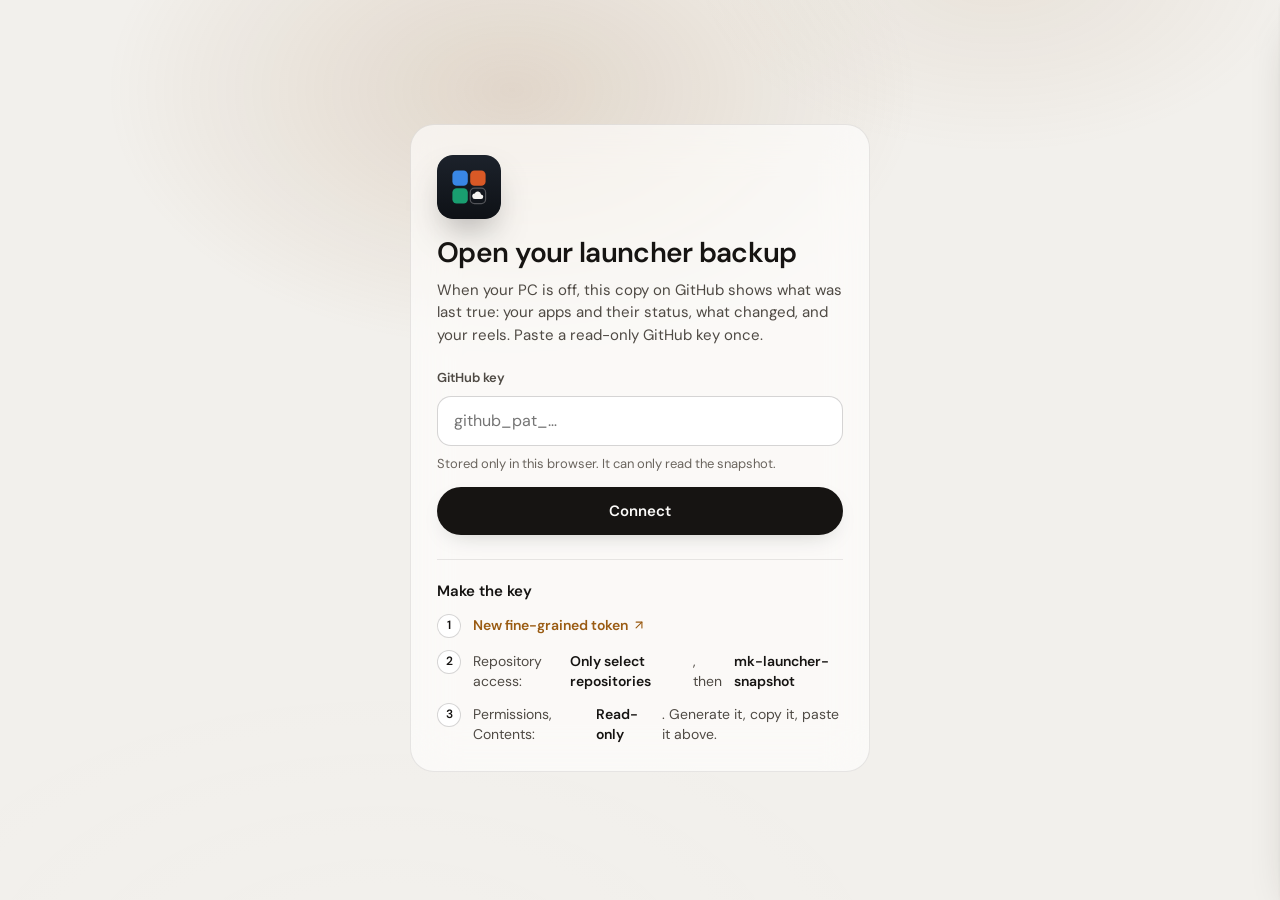
==== index.html @ 752cb2a4 "Publish the launcher shell 1.3.0" ====
<!doctype html>
<html lang="en">
<head>
  <meta charset="utf-8">
  <meta name="mkl-mode" content="backup">
  <meta name="mkl-snapshot" content="Mohamed3042/mk-launcher-snapshot">
  <meta http-equiv="Content-Security-Policy" content="default-src 'self'; script-src 'self'; style-src 'self' 'unsafe-inline'; img-src 'self' data: blob: https:; connect-src 'self' https:; font-src 'self'; manifest-src 'self'; worker-src 'self'; media-src 'self' blob:; frame-src 'none'; object-src 'none'; base-uri 'none'; form-action 'none'">
  <meta name="referrer" content="no-referrer">
  <meta name="viewport" content="width=device-width, initial-scale=1, viewport-fit=cover">
  <title>MK Launcher Backup</title>
  <meta name="description" content="All of Mohamed's apps, sites, repos and PC in one place.">
  <meta name="theme-color" content="#0a0a0b" media="(prefers-color-scheme: dark)">
  <meta name="theme-color" content="#f2f0ec" media="(prefers-color-scheme: light)">
  <meta name="apple-mobile-web-app-capable" content="yes">
  <meta name="mobile-web-app-capable" content="yes">
  <meta name="apple-mobile-web-app-status-bar-style" content="black-translucent">
  <meta name="apple-mobile-web-app-title" content="Backup">
  <link rel="manifest" href="manifest.webmanifest">
  <link rel="icon" href="icons/backup.svg" type="image/svg+xml">
  <link rel="apple-touch-icon" href="icons/backup-apple-touch-icon.png">
  <link rel="preload" href="fonts/dm-sans-latin-400-normal.woff2" as="font" type="font/woff2" crossorigin>
  <link rel="preload" href="fonts/cormorant-garamond-latin-500-normal.woff2" as="font" type="font/woff2" crossorigin>
  <link rel="stylesheet" href="app.css">
  <script type="module" src="app.js"></script>
</head>
<body>
  <!--
  THESIS: the lit control room of one person's work. The app he is in lights the room; everything else waits in quiet glass. Refuses the admin dashboard: navy panels, blue accents, developer changelogs.
  OWN-WORLD: near-black warm ink; ambient light from the featured app's own colour; frosted glass with hairline edges; white pills for the one action; amber for links and focus; Cormorant Garamond wordmark, DM Sans UI; glossy squircle app icons.
  STORY: he sees what runs, opens or starts it in one tap, and reads what changed as plain sentences with the changed screen area ringed.
  FIRST VIEWPORT: serif wordmark and white-pill nav left; full-width glass search; "Home", the lit Start-here card with a white Open pill, big pinned icons, stopped apps with Start pills; the What-changed glass panel fills the right column.
  FORM: Liquid Glass, owner-picked from three Codex concept boards on 2026-10-24 (sibling of MK Cinema); seed waived because the owner pinned the direction.
  FINISH: unreviewed and undocumented is unfinished; this build ends with the finish review, the verdict, and DESIGN.md
  -->
  <div class="app" id="app"></div>
  <div id="panel" class="panel" hidden></div>
  <div id="toast" class="toast" role="status" aria-live="polite"></div>
  <noscript><p style="padding:24px">MK Launcher needs JavaScript.</p></noscript>
</body>
</html>
---- app.css ----
/* MK Launcher: "Liquid Glass", the sibling of MK Cinema. Tokens first; see DESIGN.md. */
@font-face { font-family: "DM Sans"; src: url("fonts/dm-sans-latin-400-normal.woff2") format("woff2"); font-weight: 400; font-display: swap; }
@font-face { font-family: "DM Sans"; src: url("fonts/dm-sans-latin-600-normal.woff2") format("woff2"); font-weight: 600; font-display: swap; }
@font-face { font-family: "Cormorant Garamond"; src: url("fonts/cormorant-garamond-latin-500-normal.woff2") format("woff2"); font-weight: 500; font-display: swap; }
@font-face {
  font-family: "Noto Sans Arabic"; src: url("fonts/noto-sans-arabic-arabic-400-normal.woff2") format("woff2");
  font-weight: 400; font-display: swap; unicode-range: U+0600-06FF, U+0750-077F, U+08A0-08FF, U+FB50-FDFF, U+FE70-FEFF;
}
@font-face {
  font-family: "Noto Sans Arabic"; src: url("fonts/noto-sans-arabic-arabic-600-normal.woff2") format("woff2");
  font-weight: 600; font-display: swap; unicode-range: U+0600-06FF, U+0750-077F, U+08A0-08FF, U+FB50-FDFF, U+FE70-FEFF;
}

:root {
  color-scheme: dark;
  --bg: #0a0a0b;
  --panel: rgb(255 255 255 / 0.045);      /* glass: content floats over the room's light */
  --raised: rgb(255 255 255 / 0.075);
  --hover: rgb(255 255 255 / 0.085);
  --float: rgb(20 20 22 / 0.74);          /* floating layers: sheets, tab bar, toast */
  --solid: #141416;                       /* the same layers when transparency is reduced */
  --line: rgb(255 255 255 / 0.085);
  --line-strong: rgb(255 255 255 / 0.17);
  --ink: #f5f3f0;
  --ink-2: #bcb7b0;
  --ink-3: #8f8a83;
  --accent: #e9a54b;                      /* amber: links, focus, selection */
  --accent-ink: #1b1306;
  --accent-soft: rgb(233 165 75 / 0.14);
  --pill: #f7f5f2;                        /* the one action: a white pill */
  --pill-ink: #0b0b0c;
  --pill-glow: rgb(255 255 255 / 0.4);
  --card-tint: rgb(255 255 255 / 0.03);
  --glow: #8a5a2b;                        /* set from the featured app's colour */
  --glow-mix: 26%;
  --up: #3fd18c;
  --starting: #f2b33d;
  --down: #ff7b6e;
  --ring: #ff5a4f;
  --shadow: 0 18px 50px -20px rgb(0 0 0 / 0.75), 0 2px 8px -2px rgb(0 0 0 / 0.5);
  --s1: #e9a54b; --s2: #4fbfa8; --s3: #e0718c; --s4: #a493f0;
  --s5: #8cc66d; --s6: #e3cb8c; --s7: #f08a5d; --s8: #74b3de;
  --heat-0: rgb(255 255 255 / 0.06); --heat-1: #4a3418; --heat-2: #7d5623; --heat-3: #b97a30; --heat-4: #f0b45e;
  --add: #5cc58a; --del: #e5675f;
  --blur: blur(22px) saturate(1.35);
  --r-ctl: 12px;
  --r-panel: 18px;
  --r-big: 24px;
  --rail-w: 264px;
  --tab-h: 64px;
  --safe-b: env(safe-area-inset-bottom, 0px);
  --safe-t: env(safe-area-inset-top, 0px);
  --ease: cubic-bezier(0.16, 1, 0.3, 1);
  --font: "DM Sans", "Noto Sans Arabic", ui-sans-serif, system-ui, -apple-system, "Segoe UI", sans-serif;
  --serif: "Cormorant Garamond", "Iowan Old Style", Georgia, serif;
  --mono: ui-monospace, "SF Mono", "Cascadia Mono", Consolas, monospace;
}
@media (prefers-color-scheme: light) {
  :root:where(:not([data-theme="dark"])) {
    color-scheme: light;
    --bg: #f2f0ec; --panel: rgb(255 255 255 / 0.62); --raised: rgb(255 255 255 / 0.9); --hover: rgb(22 20 18 / 0.055);
    --float: rgb(250 249 246 / 0.8); --solid: #faf9f6;
    --line: rgb(22 20 18 / 0.09); --line-strong: rgb(22 20 18 / 0.18);
    --ink: #161412; --ink-2: #4f4a44; --ink-3: #6b655e;
    --accent: #9a5b12; --accent-ink: #ffffff; --accent-soft: rgb(154 91 18 / 0.11);
    --pill: #161412; --pill-ink: #fbfaf8; --glow-mix: 18%; --pill-glow: rgb(22 20 18 / 0.28); --card-tint: rgb(255 255 255 / 0.55);
    --up: #13915a; --starting: #a86f00; --down: #cf3b2e; --ring: #e0372b;
    --shadow: 0 18px 44px -22px rgb(40 30 20 / 0.32), 0 2px 6px -2px rgb(40 30 20 / 0.1);
    --s1: #b8761f; --s2: #1f8f7a; --s3: #c2456a; --s4: #6a55d8; --s5: #4f9a2f; --s6: #a88a3a; --s7: #d2602f; --s8: #3d82b8;
    --heat-0: rgb(22 20 18 / 0.06); --heat-1: #f1dcb8; --heat-2: #e2b56f; --heat-3: #c48633; --heat-4: #8e5a14;
    --add: #2f9a5f; --del: #cf3b2e;
  }
}
:root[data-theme="light"] {
  color-scheme: light;
  --bg: #f2f0ec; --panel: rgb(255 255 255 / 0.62); --raised: rgb(255 255 255 / 0.9); --hover: rgb(22 20 18 / 0.055);
  --float: rgb(250 249 246 / 0.8); --solid: #faf9f6;
  --line: rgb(22 20 18 / 0.09); --line-strong: rgb(22 20 18 / 0.18);
  --ink: #161412; --ink-2: #4f4a44; --ink-3: #6b655e;
  --accent: #9a5b12; --accent-ink: #ffffff; --accent-soft: rgb(154 91 18 / 0.11);
  --pill: #161412; --pill-ink: #fbfaf8; --glow-mix: 18%; --pill-glow: rgb(22 20 18 / 0.28); --card-tint: rgb(255 255 255 / 0.55);
  --up: #13915a; --starting: #a86f00; --down: #cf3b2e; --ring: #e0372b;
  --shadow: 0 18px 44px -22px rgb(40 30 20 / 0.32), 0 2px 6px -2px rgb(40 30 20 / 0.1);
  --s1: #b8761f; --s2: #1f8f7a; --s3: #c2456a; --s4: #6a55d8; --s5: #4f9a2f; --s6: #a88a3a; --s7: #d2602f; --s8: #3d82b8;
  --heat-0: rgb(22 20 18 / 0.06); --heat-1: #f1dcb8; --heat-2: #e2b56f; --heat-3: #c48633; --heat-4: #8e5a14;
  --add: #2f9a5f; --del: #cf3b2e;
}

/* ---------- base ---------- */
*, *::before, *::after { box-sizing: border-box; }
html { -webkit-text-size-adjust: 100%; text-size-adjust: 100%; background: var(--bg); }
body {
  margin: 0;
  color: var(--ink);
  font: 400 15px/1.5 var(--font);
  -webkit-font-smoothing: antialiased;
  -webkit-tap-highlight-color: transparent;
  overscroll-behavior-y: none;
}
/* The room is lit by the app he is in: its colour pours in from the top, like MK Cinema's film light. */
body::before {
  /* any app colour, pulled a little toward warm amber so a red or blue app still lights the room softly */
  --glow-warm: color-mix(in oklab, var(--glow) 72%, #b07a3c);
  content: ""; position: fixed; inset: 0; z-index: -1; pointer-events: none;
  background:
    radial-gradient(44% 40% at 40% 10%, color-mix(in srgb, var(--glow-warm) var(--glow-mix), transparent), transparent 72%),
    radial-gradient(34% 30% at 78% -4%, color-mix(in srgb, var(--glow-warm) calc(var(--glow-mix) * 0.55), transparent), transparent 70%),
    radial-gradient(60% 50% at 30% 110%, rgb(255 255 255 / 0.025), transparent 70%);
  transition: background 900ms var(--ease);
}
body::after {
  content: ""; position: fixed; inset: 0; z-index: -1; pointer-events: none; opacity: 0.05; mix-blend-mode: overlay;
  background-image: url("data:image/svg+xml;utf8,<svg xmlns='http://www.w3.org/2000/svg' width='180' height='180'><filter id='n'><feTurbulence type='fractalNoise' baseFrequency='0.85' numOctaves='2' stitchTiles='stitch'/><feColorMatrix values='0 0 0 0 1  0 0 0 0 1  0 0 0 0 1  0 0 0 0.6 0'/></filter><rect width='100%' height='100%' filter='url(%23n)'/></svg>");
}
::selection { background: color-mix(in srgb, var(--accent) 34%, transparent); }
input, textarea { caret-color: var(--accent); }
* { scrollbar-width: thin; scrollbar-color: var(--line-strong) transparent; }
::-webkit-scrollbar { width: 10px; height: 10px; }
::-webkit-scrollbar-thumb { background: var(--line-strong); border-radius: 10px; border: 3px solid var(--bg); }
a { color: inherit; text-decoration: none; }
button { font: inherit; color: inherit; }
:focus-visible { outline: 2px solid var(--accent); outline-offset: 2px; border-radius: 8px; }
.sr { position: absolute !important; width: 1px; height: 1px; overflow: hidden; clip: rect(0 0 0 0); white-space: nowrap; }
.num { font-variant-numeric: tabular-nums; }
.mono { font-family: var(--mono); font-size: 0.88em; }
svg.g { width: 18px; height: 18px; flex: none; stroke: currentColor; fill: none; stroke-width: 1.9; stroke-linecap: round; stroke-linejoin: round; }
[dir="auto"] { unicode-bidi: plaintext; }

/* ---------- shell ---------- */
.app { min-height: 100dvh; }
.rail { display: none; }
.wordmark { font-family: var(--serif); font-weight: 500; letter-spacing: -0.01em; line-height: 1; }
.topbar {
  position: sticky; top: 0; z-index: 20;
  padding: calc(var(--safe-t) + 12px) 16px 10px;
  background: linear-gradient(to bottom, color-mix(in srgb, var(--bg) 88%, transparent), color-mix(in srgb, var(--bg) 60%, transparent));
  backdrop-filter: var(--blur); -webkit-backdrop-filter: var(--blur);
  border-bottom: 1px solid transparent;
  transition: border-color 160ms var(--ease);
}
.topbar.scrolled { border-bottom-color: var(--line); }
.topbar-row { display: flex; align-items: center; gap: 12px; min-height: 40px; }
.title { font-size: 28px; font-weight: 600; letter-spacing: -0.025em; line-height: 1.1; margin: 0; }
.title.wordmark { font-family: var(--serif); font-size: 32px; font-weight: 500; letter-spacing: -0.01em; }
.summary { display: flex; align-items: center; gap: 10px; color: var(--ink-2); font-size: 13px; margin-top: 4px; flex-wrap: wrap; }
.summary b { color: var(--ink); font-weight: 600; }
.topbar .spacer { flex: 1; }
.icon-btn {
  display: inline-grid; place-items: center; width: 40px; height: 40px; border-radius: 12px;
  border: 1px solid transparent; background: transparent; color: var(--ink-2); cursor: pointer;
  transition: background 150ms var(--ease), color 150ms var(--ease), border-color 150ms var(--ease), transform 120ms var(--ease);
}
.icon-btn:hover { background: var(--hover); color: var(--ink); }
.icon-btn:active { transform: scale(0.95); }
.icon-btn[aria-pressed="true"] { color: var(--accent); background: var(--accent-soft); }
.page-title { font-size: 46px; font-weight: 600; letter-spacing: -0.032em; line-height: 1.05; margin: 2px 0 22px; }

main#view {
  padding: 6px 16px calc(var(--tab-h) + var(--safe-b) + 96px);
  outline: none;
  max-width: 1400px;
}

/* phone: a floating glass tab bar; the open tab wears the white pill */
.tabbar {
  position: fixed; left: 12px; right: 12px; bottom: calc(var(--safe-b) + 10px); z-index: 30;
  display: grid; grid-template-columns: repeat(5, 1fr); gap: 2px;
  height: var(--tab-h); padding: 6px; border-radius: 26px;
  background: var(--float); border: 1px solid var(--line);
  backdrop-filter: var(--blur); -webkit-backdrop-filter: var(--blur);
  box-shadow: var(--shadow);
}
.tab {
  display: flex; flex-direction: column; align-items: center; justify-content: center; gap: 2px;
  border-radius: 20px; color: var(--ink-2); font-size: 11px; font-weight: 600;
  transition: background 200ms var(--ease), color 200ms var(--ease), transform 120ms var(--ease);
}
.tab svg.g { width: 21px; height: 21px; }
.tab[aria-current="page"] { background: var(--pill); color: var(--pill-ink); }
.tab:active { transform: scale(0.95); }

/* search pinned above the tab bar on phones */
.dock-search {
  position: fixed; left: 12px; right: 12px; z-index: 25;
  bottom: calc(var(--tab-h) + var(--safe-b) + 20px);
}
.search {
  display: flex; align-items: center; gap: 12px; height: 50px; padding: 0 16px;
  background: var(--float); border: 1px solid var(--line); border-radius: 18px;
  backdrop-filter: var(--blur); -webkit-backdrop-filter: var(--blur);
  box-shadow: var(--shadow);
  transition: border-color 150ms var(--ease), background 150ms var(--ease);
}
.search:focus-within { border-color: color-mix(in srgb, var(--accent) 55%, var(--line)); }
.search svg.g { color: var(--ink-2); width: 20px; height: 20px; }
.search input {
  flex: 1; min-width: 0; height: 100%; border: 0; outline: 0; background: transparent; color: var(--ink);
  font: 400 16px var(--font);
}
.search input::placeholder { color: var(--ink-3); }
.kbd {
  font: 600 12px var(--font); color: var(--ink-2); background: var(--raised); border: 1px solid var(--line);
  border-radius: 9px; padding: 4px 9px; white-space: nowrap;
}

/* ---------- sections ---------- */
.section { margin-top: 34px; }
.section:first-child { margin-top: 8px; }
.section-head { display: flex; align-items: baseline; gap: 10px; margin: 0 0 14px; }
.section-head h2 { font-size: 22px; font-weight: 600; letter-spacing: -0.015em; margin: 0; white-space: nowrap; }
.section-head .meta { color: var(--ink-3); font-size: 14px; }
.section-head .grow { flex: 1; }
.link-btn {
  border: 0; background: none; color: var(--accent); font-size: 14px; font-weight: 600; cursor: pointer;
  padding: 6px 10px; margin: -6px -10px; border-radius: 10px; white-space: nowrap;
}
.link-btn:hover { background: var(--accent-soft); }

/* ---------- app icon: a glossy squircle in the app's own colour ---------- */
.aicon {
  --c: #4b4f56;
  position: relative; flex: none; display: grid; place-items: center;
  width: 46px; height: 46px; border-radius: 24%;
  background: linear-gradient(162deg, color-mix(in srgb, var(--c) 78%, #fff) 0%, var(--c) 46%, color-mix(in srgb, var(--c) 72%, #000) 100%);
  color: #fff;
  box-shadow: inset 0 1px 0 rgb(255 255 255 / 0.28), inset 0 -10px 18px rgb(0 0 0 / 0.16),
    0 10px 22px -12px color-mix(in srgb, var(--c) 75%, transparent);
}
.aicon svg.g { width: 48%; height: 48%; stroke-width: 2; }
.aicon.lg { width: 84px; height: 84px; }
.aicon.sm { width: 40px; height: 40px; }
.aicon.xs { width: 26px; height: 26px; border-radius: 26%; }
.aicon .letter { font-weight: 600; font-size: 17px; letter-spacing: -0.02em; }
.aicon.self { background: none; box-shadow: none; }
.aicon.self img { width: 100%; height: 100%; display: block; }
.aicon.lg .letter { font-size: 30px; }
.badge {
  position: absolute; right: -2px; bottom: -2px; width: 14px; height: 14px;
  border-radius: 50%; border: 3px solid var(--bg); background: var(--ink-3);
}
.badge.up { background: var(--up); }
.badge.starting { background: var(--bg); box-shadow: inset 0 0 0 2.5px var(--starting); }
.badge.down { border-radius: 4px; background: var(--bg); box-shadow: inset 0 0 0 2px var(--down); }
.badge.none { display: none; }

/* status words */
.st { display: inline-flex; align-items: center; gap: 7px; font-size: 13px; color: var(--ink-2); white-space: nowrap; }
.st i { width: 8px; height: 8px; border-radius: 50%; background: var(--ink-3); flex: none; }
.st.up i { background: var(--up); box-shadow: 0 0 10px color-mix(in srgb, var(--up) 70%, transparent); }
.st.down i { border-radius: 2px; background: transparent; box-shadow: inset 0 0 0 1.75px var(--down); }
.st.starting i { background: transparent; box-shadow: inset 0 0 0 2px var(--starting); animation: pulse 1.2s var(--ease) infinite; }
@keyframes pulse { 50% { transform: scale(1.35); opacity: 0.6; } }

/* ---------- tiles ---------- */
.tiles { display: grid; grid-template-columns: repeat(4, minmax(0, 1fr)); gap: 10px 4px; }
.tile {
  display: flex; flex-direction: column; align-items: center; gap: 9px; padding: 10px 2px 8px;
  border-radius: var(--r-panel); text-align: center; cursor: pointer; user-select: none; -webkit-user-select: none;
  -webkit-touch-callout: none;
  transition: background 150ms var(--ease), transform 160ms var(--ease);
}
.tile:hover { background: var(--hover); }
.tile:hover .aicon { transform: translateY(-2px); }
.tile .aicon { width: 60px; height: 60px; transition: transform 200ms var(--ease); }
.tile:active { transform: scale(0.97); }
.tile .name { font-size: 13px; font-weight: 400; color: var(--ink); line-height: 1.25; max-width: 100%; overflow: hidden; display: -webkit-box; -webkit-line-clamp: 2; -webkit-box-orient: vertical; }
.tile .st { display: none; }
.tile.selected { background: var(--accent-soft); box-shadow: inset 0 0 0 1px color-mix(in srgb, var(--accent) 50%, transparent); }

/* the Start-here card: the featured app lights its own glass */
.continue {
  --c: #8a5a2b;
  position: relative; overflow: hidden; isolation: isolate;
  display: flex; align-items: center; gap: 18px; padding: 18px;
  border-radius: var(--r-big);
  background: linear-gradient(135deg, color-mix(in srgb, var(--c) 22%, var(--card-tint)), var(--card-tint) 70%);
  border: 1px solid color-mix(in srgb, var(--c) 46%, rgb(255 255 255 / 0.1));
  box-shadow: inset 0 1px 0 rgb(255 255 255 / 0.08), 0 26px 70px -30px color-mix(in srgb, var(--c) 80%, transparent);
  backdrop-filter: var(--blur); -webkit-backdrop-filter: var(--blur);
}
.continue::before {
  content: ""; position: absolute; inset: -60% -20% -60% -40%; z-index: -1;
  background: radial-gradient(50% 60% at 16% 50%, color-mix(in srgb, var(--c) 34%, transparent), transparent 70%);
}
.continue .aicon.lg { width: 72px; height: 72px; }
.continue .what { flex: 1; min-width: 0; }
.continue .name { font-size: 22px; font-weight: 600; letter-spacing: -0.025em; margin: 0 0 6px; white-space: nowrap; overflow: hidden; text-overflow: ellipsis; }
.continue .state { display: flex; align-items: center; gap: 8px; flex-wrap: wrap; color: var(--ink-3); font-size: 13px; }
.continue .opened::before { content: "·"; margin-right: 8px; }

/* buttons: pills; the one action per place is the white pill */
.btn {
  display: inline-flex; align-items: center; justify-content: center; gap: 8px;
  height: 40px; padding: 0 18px; border-radius: 999px; border: 1px solid var(--line);
  background: var(--raised); color: var(--ink); font-size: 14px; font-weight: 600; cursor: pointer; white-space: nowrap;
  transition: background 150ms var(--ease), border-color 150ms var(--ease), transform 120ms var(--ease), box-shadow 200ms var(--ease), opacity 150ms;
}
.btn:hover { background: var(--hover); border-color: var(--line-strong); }
.btn:active { transform: scale(0.97); }
.btn.primary { background: var(--pill); color: var(--pill-ink); border-color: transparent; box-shadow: 0 8px 24px -12px var(--pill-glow); }
.btn.primary:hover { background: color-mix(in srgb, var(--pill) 92%, var(--accent)); }
.btn.ghost { background: transparent; border-color: var(--line-strong); }
.btn.ghost:hover { background: var(--hover); }
.btn.sm { height: 34px; padding: 0 14px; font-size: 13px; }
.btn[disabled], .btn.loading { opacity: 0.6; pointer-events: none; }
.btn.loading::after {
  content: ""; width: 12px; height: 12px; border-radius: 50%; border: 2px solid currentColor; border-right-color: transparent;
  animation: spin 700ms linear infinite;
}
@keyframes spin { to { transform: rotate(360deg); } }
.btn svg.g { width: 16px; height: 16px; }
.btns { display: flex; flex-wrap: wrap; gap: 8px; }

/* chips and segmented controls: frosted capsules with a white pill for the choice */
.chips { display: flex; gap: 8px; overflow-x: auto; scrollbar-width: none; margin: 0 -16px; padding: 2px 16px 4px; }
.chips::-webkit-scrollbar { display: none; }
.chip {
  flex: none; height: 36px; padding: 0 15px; border-radius: 999px; border: 1px solid var(--line);
  background: var(--panel); color: var(--ink-2); font-size: 13px; font-weight: 600; cursor: pointer;
  transition: background 150ms var(--ease), color 150ms var(--ease), border-color 150ms var(--ease);
}
.chip:hover { color: var(--ink); border-color: var(--line-strong); }
.chip[aria-pressed="true"] { background: var(--pill); color: var(--pill-ink); border-color: var(--pill); }
.chip .count { opacity: 0.6; margin-left: 5px; font-variant-numeric: tabular-nums; }
.seg { display: inline-flex; padding: 4px; gap: 2px; background: var(--panel); border: 1px solid var(--line); border-radius: 999px; }
.seg button {
  border: 0; background: transparent; height: 32px; padding: 0 14px; border-radius: 999px; cursor: pointer;
  color: var(--ink-2); font-size: 13px; font-weight: 600; display: inline-flex; align-items: center; gap: 6px;
  transition: background 200ms var(--ease), color 200ms var(--ease);
}
.seg button:hover { color: var(--ink); }
.seg button[aria-pressed="true"] { background: var(--pill); color: var(--pill-ink); }

/* rows (lists, tables): one glass sheet with hairlines */
.rows { background: var(--panel); border: 1px solid var(--line); border-radius: var(--r-panel); overflow: hidden; }
.row {
  display: flex; align-items: center; gap: 14px; padding: 12px 14px; min-height: 64px;
  border-top: 1px solid var(--line); cursor: pointer;
  transition: background 120ms var(--ease);
}
.row:first-child { border-top: 0; }
.row:hover, .row.selected { background: var(--hover); }
.row .main { flex: 1; min-width: 0; }
.row .name { font-weight: 600; white-space: nowrap; overflow: hidden; text-overflow: ellipsis; }
.row .sub { color: var(--ink-3); font-size: 13px; white-space: nowrap; overflow: hidden; text-overflow: ellipsis; }
.row .ar { color: var(--ink-2); font-size: 13px; }
.row .end { display: flex; align-items: center; gap: 12px; flex: none; }
.row .ms { color: var(--ink-3); font-size: 13px; min-width: 52px; text-align: right; font-variant-numeric: tabular-nums; }
.row .col { color: var(--ink-3); font-size: 13px; flex: none; }
/* on Home the stopped apps are separate glass slabs, each with its Start pill */
.home-cols .rows { background: none; border: 0; border-radius: 0; overflow: visible; display: flex; flex-direction: column; gap: 10px; }
.home-cols .row { border: 1px solid var(--line); border-radius: var(--r-panel); background: var(--panel); min-height: 74px; padding: 14px 16px; }
.home-cols .row .btn.sm { height: 40px; padding: 0 22px; font-size: 14px; }

/* grid groups in Apps */
.group-grid { display: grid; grid-template-columns: repeat(4, minmax(0, 1fr)); gap: 10px 4px; }

/* empty / notes */
.note {
  display: flex; align-items: flex-start; gap: 12px; padding: 16px; border-radius: var(--r-panel);
  background: var(--panel); border: 1px solid var(--line); color: var(--ink-2);
}
.note svg.g { color: var(--accent); margin-top: 2px; }
.note b { color: var(--ink); font-weight: 600; }
.offline-bar {
  display: flex; align-items: center; gap: 10px; margin: 8px 0 0; padding: 10px 14px; border-radius: 14px;
  background: color-mix(in srgb, var(--down) 14%, var(--panel)); border: 1px solid color-mix(in srgb, var(--down) 30%, transparent);
  color: var(--ink); font-size: 14px;
}
.skeleton { background: linear-gradient(90deg, var(--panel), var(--hover), var(--panel)); background-size: 200% 100%; animation: shimmer 1.4s linear infinite; border-radius: 12px; }
@keyframes shimmer { to { background-position: -200% 0; } }

/* ---------- what changed: one glass panel of plain sentences ---------- */
.changes-panel {
  padding: 22px; border-radius: var(--r-big); background: var(--panel); border: 1px solid var(--line);
  backdrop-filter: var(--blur); -webkit-backdrop-filter: var(--blur);
  box-shadow: inset 0 1px 0 rgb(255 255 255 / 0.05);
}
.changes-panel .section { margin: 0; }
.changes-panel .section-head { flex-wrap: wrap; row-gap: 2px; margin-bottom: 14px; }
.changes-panel .section-head h2 { font-size: 26px; letter-spacing: -0.02em; order: 1; }
.changes-panel .section-head .grow { order: 2; }
.changes-panel .section-head .link-btn { order: 3; align-self: center; }
.changes-panel .section-head .meta { order: 4; flex-basis: 100%; font-size: 15px; color: var(--ink-2); }

.change-grid { display: grid; grid-template-columns: 1fr; gap: 12px; }
.change {
  background: var(--panel); border: 1px solid var(--line); border-radius: var(--r-panel); overflow: hidden; cursor: pointer;
  transition: border-color 150ms var(--ease), transform 120ms var(--ease), background 150ms var(--ease);
}
.change:hover { border-color: var(--line-strong); background: var(--hover); }
.change:active { transform: scale(0.99); }
.change .cap { display: flex; align-items: flex-start; gap: 14px; padding: 14px 14px 10px; }
.change .pics { display: grid; grid-template-columns: 1fr 1fr; gap: 10px; padding: 0 14px; align-items: start; }
.change figure { margin: 0; min-width: 0; }
.change figcaption { font-size: 13px; font-weight: 600; color: var(--ink-2); margin: 0 0 4px; }
.change .shot { position: relative; border-radius: 10px; overflow: hidden; border: 1px solid var(--line); background: var(--raised); }
.change .shot img { width: 100%; height: auto; display: block; }
.change .shot.crop { aspect-ratio: 16 / 10; }
.change .shot.crop img { position: absolute; max-width: none; }
/* the ring round what changed: a marker ellipse drawn by hand, the same on both pictures so the eye can compare */
.change .ring { position: absolute; overflow: visible; pointer-events: none; }
.change .ring path { fill: none; stroke: var(--ring); stroke-width: 2.5px; stroke-linecap: round; stroke-linejoin: round; vector-effect: non-scaling-stroke; }
.change .tag { display: flex; align-items: center; gap: 7px; font-size: 13px; color: var(--ink-3); padding: 10px 14px 12px; }
.change .tag svg.g { width: 15px; height: 15px; }

.plain-feed { display: flex; flex-direction: column; gap: 10px; }
.plain-row {
  display: flex; align-items: flex-start; gap: 14px; padding: 14px; border-radius: var(--r-panel); cursor: pointer;
  background: var(--panel); border: 1px solid var(--line);
  transition: border-color 150ms var(--ease), background 150ms var(--ease);
}
.plain-row:hover { border-color: var(--line-strong); background: var(--hover); }
.plain-row .aicon.sm, .change .cap .aicon.sm { width: 48px; height: 48px; }
.plain-row .main, .change .cap .main { flex: 1; min-width: 0; display: flex; flex-direction: column; gap: 4px; }
.plain-row .top, .change .cap .top { display: flex; align-items: baseline; gap: 12px; }
.plain-row .name, .change .cap .name { font-size: 16px; font-weight: 600; flex: 1; min-width: 0; white-space: nowrap; overflow: hidden; text-overflow: ellipsis; }
.plain-row .when, .change .cap .when, .plain-line .when { color: var(--ink-3); font-size: 13px; flex: none; font-variant-numeric: tabular-nums; }
.plain-row .line, .change .cap .line { color: var(--ink-2); line-height: 1.45; }
.plain-row .more { color: var(--ink-3); font-size: 13px; white-space: nowrap; }
.plain-group { border-radius: var(--r-panel); border: 1px solid var(--line); background: var(--panel); overflow: hidden; }
.plain-group .plain-row { border: 0; border-radius: 0; background: transparent; }
.plain-line { display: flex; gap: 12px; padding: 10px 16px 10px 78px; border-top: 1px solid var(--line); color: var(--ink-2); align-items: baseline; }
.plain-line span:first-child { flex: 1; min-width: 0; }
.plain-line:hover { color: var(--ink); background: var(--hover); }
.quiet-line {
  display: flex; align-items: center; gap: 12px; padding: 14px 16px; border-radius: var(--r-panel);
  color: var(--ink-2); font-size: 14px; background: var(--panel); border: 1px solid var(--line);
  transition: border-color 150ms var(--ease), color 150ms var(--ease);
}
a.quiet-line:hover { border-color: var(--line-strong); color: var(--ink); }
.quiet-line span { flex: 1; }
.quiet-line svg.g { width: 18px; height: 18px; color: var(--ink-3); }
.commit.quiet .msg { color: var(--ink-3); }
.pill {
  display: inline-flex; align-items: center; gap: 5px; height: 24px; padding: 0 10px; border-radius: 999px;
  background: var(--raised); color: var(--ink-2); font-size: 12px; font-weight: 600; white-space: nowrap;
}

/* timeline */
.day { margin-top: 28px; }
.day h3 { font-size: 15px; font-weight: 600; color: var(--ink-2); margin: 0 0 10px; }
.commit { display: flex; gap: 12px; padding: 11px 14px; border-top: 1px solid var(--line); align-items: baseline; }
.commit:first-child { border-top: 0; }
.commit:hover { background: var(--hover); }
.commit .msg { flex: 1; min-width: 0; }
.commit .sha { color: var(--ink-3); font-family: var(--mono); font-size: 11px; }
.commit .when { color: var(--ink-3); font-size: 13px; flex: none; }
.repo-head { display: flex; align-items: center; gap: 10px; padding: 12px 14px; background: var(--raised); }
.repo-head .name { font-weight: 600; }

/* charts */
.chart-card { background: var(--panel); border: 1px solid var(--line); border-radius: var(--r-panel); padding: 16px 16px 12px; position: relative; }
.chart-card h3 { margin: 0; font-size: 16px; font-weight: 600; }
.chart-card .sub { color: var(--ink-3); font-size: 13px; margin: 2px 0 12px; }
.chart-card details { margin-top: 6px; color: var(--ink-3); font-size: 13px; }
.chart-card details summary { cursor: pointer; width: max-content; padding: 4px 0; }
.chart-card table { width: 100%; border-collapse: collapse; margin-top: 6px; font-variant-numeric: tabular-nums; }
.chart-card td, .chart-card th { padding: 5px 6px; border-top: 1px solid var(--line); text-align: right; color: var(--ink-2); font-weight: 400; }
.chart-card td:first-child, .chart-card th:first-child { text-align: left; }
.charts { display: grid; grid-template-columns: 1fr; gap: 14px; }
svg.chart { display: block; width: 100%; height: auto; overflow: visible; }
svg.chart .grid line { stroke: var(--line); stroke-width: 1; }
svg.chart .axis text { fill: var(--ink-3); font-size: 10px; font-family: var(--font); font-variant-numeric: tabular-nums; }
svg.chart .lbl { fill: var(--ink-2); font-size: 11px; font-family: var(--font); }
svg.chart .val { fill: var(--ink-2); font-size: 11px; font-family: var(--font); font-variant-numeric: tabular-nums; }
svg.chart .hit { fill: transparent; }
svg.chart .cross { stroke: var(--ink-3); stroke-width: 1; }
.legend { display: flex; flex-wrap: wrap; gap: 6px 14px; margin: 0 0 8px; font-size: 12px; color: var(--ink-2); }
.legend span { display: inline-flex; align-items: center; gap: 6px; }
.legend i { width: 10px; height: 10px; border-radius: 3px; display: inline-block; }
.tooltip {
  position: fixed; z-index: 90; pointer-events: none; min-width: 120px; max-width: 260px;
  background: var(--float); border: 1px solid var(--line-strong); border-radius: 12px; box-shadow: var(--shadow);
  backdrop-filter: var(--blur); -webkit-backdrop-filter: var(--blur);
  padding: 9px 11px; font-size: 12px; color: var(--ink-2); opacity: 0; transform: translateY(4px);
  transition: opacity 120ms var(--ease), transform 120ms var(--ease);
}
.tooltip.on { opacity: 1; transform: none; }
.tooltip b { color: var(--ink); font-weight: 600; display: block; margin-bottom: 2px; }
.tooltip .tr { display: flex; align-items: center; gap: 6px; justify-content: space-between; font-variant-numeric: tabular-nums; }
.tooltip .tr i { width: 8px; height: 8px; border-radius: 2px; }

/* panel (desktop side panel, phone bottom sheet) */
.scrim { position: fixed; inset: 0; z-index: 60; background: rgb(0 0 0 / 0.5); opacity: 0; transition: opacity 200ms var(--ease); }
.scrim.on { opacity: 1; }
.panel {
  position: fixed; z-index: 70; left: 0; right: 0; bottom: 0; max-height: 92dvh;
  background: var(--float); border-radius: 26px 26px 0 0; border: 1px solid var(--line); border-bottom: 0;
  backdrop-filter: blur(30px) saturate(1.4); -webkit-backdrop-filter: blur(30px) saturate(1.4);
  box-shadow: var(--shadow); display: flex; flex-direction: column;
  transform: translateY(100%); transition: transform 260ms var(--ease);
}
.panel.on { transform: none; }
.panel .grab { width: 40px; height: 5px; border-radius: 3px; background: var(--line-strong); margin: 8px auto 0; flex: none; }
.panel-head { display: flex; align-items: center; gap: 14px; padding: 14px 18px 12px; flex: none; }
.panel-head .main { flex: 1; min-width: 0; }
.panel-head h2 { margin: 0; font-size: 22px; font-weight: 600; letter-spacing: -0.02em; }
.panel-head .about { color: var(--ink-2); font-size: 14px; }
.panel-body { overflow-y: auto; padding: 4px 18px calc(var(--safe-b) + 24px); overscroll-behavior: contain; }
.panel-body .section { margin-top: 24px; }
.kv { display: grid; grid-template-columns: auto 1fr; gap: 8px 18px; font-size: 14px; }
.kv dt { color: var(--ink-3); }
.kv dd { margin: 0; color: var(--ink); min-width: 0; overflow-wrap: anywhere; }

/* screenshots and compare */
.shot { border-radius: 14px; overflow: hidden; border: 1px solid var(--line); background: var(--raised); }
.shot img { display: block; width: 100%; height: auto; }
.compare { position: relative; user-select: none; -webkit-user-select: none; touch-action: pan-y; border-radius: 14px; overflow: hidden; border: 1px solid var(--line); background: var(--raised); }
.compare img { display: block; width: 100%; height: auto; pointer-events: none; }
.compare .after { position: absolute; inset: 0; clip-path: inset(0 0 0 var(--pos, 50%)); }
.compare .handle {
  position: absolute; top: 0; bottom: 0; left: var(--pos, 50%); width: 2px; margin-left: -1px; background: #fff;
  box-shadow: 0 0 0 1px rgb(0 0 0 / 0.25);
}
.compare .knob {
  position: absolute; top: 50%; left: 50%; width: 38px; height: 38px; margin: -19px 0 0 -19px; border-radius: 50%;
  background: #fff; color: #10151c; display: grid; place-items: center; box-shadow: 0 2px 12px rgb(0 0 0 / 0.4);
}
.compare .tagl, .compare .tagr {
  position: absolute; top: 10px; padding: 4px 10px; border-radius: 999px; font-size: 12px; font-weight: 600;
  background: rgb(10 10 11 / 0.72); color: #fff; backdrop-filter: blur(8px); -webkit-backdrop-filter: blur(8px);
}
.compare .tagl { left: 10px; }
.compare .tagr { right: 10px; }
.compare:focus-visible { outline: 2px solid var(--accent); outline-offset: 2px; }
.compare.wipe .after, .compare.wipe .handle { transition: clip-path 700ms var(--ease), left 700ms var(--ease); }

/* files */
.crumbs { display: flex; flex-wrap: wrap; align-items: center; gap: 4px; color: var(--ink-2); font-size: 14px; margin: 0 0 12px; }
.crumbs button { border: 0; background: none; color: var(--ink-2); cursor: pointer; padding: 5px 8px; border-radius: 8px; }
.crumbs button:hover { background: var(--hover); color: var(--ink); }
.ficon { width: 38px; height: 38px; border-radius: 11px; display: grid; place-items: center; background: var(--raised); color: var(--ink-2); flex: none; }
.preview-frame { width: 100%; height: 70dvh; border: 0; border-radius: 14px; background: #fff; }
.preview-media { width: 100%; max-height: 70dvh; border-radius: 14px; background: #000; display: block; }

/* toast */
.toast {
  position: fixed; left: 50%; z-index: 95; bottom: calc(var(--tab-h) + var(--safe-b) + 84px);
  transform: translate(-50%, 12px); opacity: 0; pointer-events: none;
  background: var(--pill); color: var(--pill-ink); padding: 11px 16px; border-radius: 999px; font-size: 14px; font-weight: 600;
  box-shadow: var(--shadow); transition: opacity 180ms var(--ease), transform 180ms var(--ease); max-width: calc(100vw - 32px);
}
.toast.on { opacity: 1; transform: translate(-50%, 0); }

/* ---------- desktop ---------- */
@media (min-width: 760px) {
  .app { display: grid; grid-template-columns: var(--rail-w) minmax(0, 1fr); grid-template-rows: auto 1fr; transition: grid-template-columns 260ms var(--ease); }
  .rail {
    display: flex; flex-direction: column; grid-row: 1 / span 2; position: sticky; top: 0; height: 100dvh;
    padding: 26px 18px 20px; border-right: 1px solid var(--line); background: rgb(255 255 255 / 0.012);
  }
  .brand { display: flex; align-items: center; gap: 10px; padding: 2px 2px 30px 10px; min-height: 40px; }
  .brand .logo { display: none; width: 34px; height: 34px; }
  .brand b { font-family: var(--serif); font-size: 31px; font-weight: 500; letter-spacing: -0.01em; line-height: 1; white-space: nowrap; }
  .brand .rail-toggle { margin-left: auto; border-color: var(--line-strong); color: var(--ink); }
  .rail nav { display: flex; flex-direction: column; gap: 6px; }
  .rail a.nav {
    display: flex; align-items: center; gap: 15px; height: 50px; padding: 0 16px; border-radius: 16px;
    color: var(--ink-2); font-size: 16px; font-weight: 400;
    transition: background 200ms var(--ease), color 200ms var(--ease), box-shadow 200ms var(--ease);
  }
  .rail a.nav svg.g { width: 22px; height: 22px; }
  .rail a.nav:hover { background: var(--hover); color: var(--ink); }
  .rail a.nav[aria-current="page"] { background: var(--pill); color: var(--pill-ink); font-weight: 600; box-shadow: 0 10px 30px -14px var(--pill-glow); }
  .rail a.nav .count { margin-left: auto; color: var(--ink-3); font-size: 12px; font-variant-numeric: tabular-nums; }
  .rail .foot { margin-top: auto; display: flex; flex-direction: column; gap: 14px; padding: 0 10px; }
  .rail .foot .summary { font-size: 14px; gap: 12px; }
  .rail .foot .row-btns { display: flex; gap: 6px; padding-top: 14px; border-top: 1px solid var(--line); }
  /* hidden sidebar: an icon rail that keeps every section one click away */
  html.rail-min { --rail-w: 84px; }
  html.rail-min .rail { padding: 22px 12px 18px; align-items: center; }
  html.rail-min .brand { flex-direction: column; padding: 0 0 22px; gap: 14px; }
  html.rail-min .brand .logo { display: block; }
  html.rail-min .brand b, html.rail-min .rail a.nav span, html.rail-min .rail .foot .summary { display: none; }
  html.rail-min .brand .rail-toggle { margin: 0; }
  html.rail-min .rail a.nav { justify-content: center; width: 52px; padding: 0; }
  html.rail-min .rail .foot { padding: 0; align-items: center; }
  html.rail-min .rail .foot .row-btns { flex-direction: column; }
  .topbar { grid-column: 2; padding: 24px 36px 10px; background: none; backdrop-filter: none; -webkit-backdrop-filter: none; border: 0; }
  .topbar .phone-only, .topbar .spacer { display: none; }
  main#view { grid-column: 2; padding: 14px 36px 64px; width: 100%; }
  .tabbar, .dock-search { display: none; }
  .desk-search { flex: 1; }
  .desk-search .search { height: 56px; border-radius: 20px; box-shadow: none; background: var(--panel); }
  .tiles { grid-template-columns: repeat(auto-fill, minmax(126px, 1fr)); gap: 16px 4px; }
  .tiles .aicon { width: 92px; height: 92px; }
  .section-head h2 { font-size: 24px; }
  .tiles .tile .name { font-size: 15px; }
  .group-grid { grid-template-columns: repeat(auto-fill, minmax(116px, 1fr)); gap: 12px 6px; }
  .group-grid .aicon { width: 64px; height: 64px; }
  .continue { padding: 22px 24px; gap: 22px; }
  .continue .aicon.lg { width: 88px; height: 88px; }
  .continue .name { font-size: 32px; }
  .continue .state, .continue .state .st { font-size: 15px; }
  .continue .btn.primary { height: 48px; padding: 0 30px; font-size: 16px; }
  .change-grid { grid-template-columns: repeat(auto-fill, minmax(360px, 1fr)); }
  .charts { grid-template-columns: repeat(2, minmax(0, 1fr)); }
  .charts .wide { grid-column: 1 / -1; }
  .panel {
    left: auto; top: 0; bottom: 0; width: min(580px, 92vw); max-height: none; border-radius: 0;
    border: 0; border-left: 1px solid var(--line); transform: translateX(100%);
  }
  .panel .grab { display: none; }
  .panel-head { padding: 22px 24px 12px; }
  .panel-body { padding: 4px 24px 36px; }
  .toast { bottom: 28px; }
  .chips { margin: 0; padding: 2px 0 4px; flex-wrap: wrap; overflow: visible; }
}
/* phones: float glass rises to near-solid in the dark theme only (auto-light used to get a dark tab bar with an invisible pill) */
@media (max-width: 759px) and (prefers-color-scheme: dark) { :root:not([data-theme="light"]) { --float: rgb(16 16 18 / 0.97); } }
@media (max-width: 759px) {
  :root[data-theme="dark"] { --float: rgb(16 16 18 / 0.97); }
  .continue .opened { display: none; }
  .tabbar, .dock-search .search { backdrop-filter: blur(30px) saturate(1.4); -webkit-backdrop-filter: blur(30px) saturate(1.4); }
  .desk-only { display: none !important; }
  .page-title { display: none; }
  .section-head { flex-wrap: wrap; row-gap: 2px; }
  /* on the phone the panel's glass would wrap glass: the cards stand on their own */
  .changes-panel { padding: 0; margin-top: 34px; background: none; border: 0; box-shadow: none; backdrop-filter: none; -webkit-backdrop-filter: none; }
  .changes-panel .section-head h2 { font-size: 22px; }
  .continue .btn.primary { height: 44px; padding: 0 20px; }
  .home-cols .row .btn.sm { height: 44px; }
  .plain-line { padding-left: 16px; }
}
@media (min-width: 1200px) {
  .home-cols { display: grid; grid-template-columns: minmax(0, 1.12fr) minmax(0, 1fr); gap: 32px; align-items: start; }
  .home-cols > div:last-child { position: sticky; top: 16px; }
  .home-cols .changes-panel { margin-top: 0; }
}

/* reduced transparency: glass turns to solid ink, nothing else changes */
@media (prefers-reduced-transparency: reduce) {
  :root { --float: var(--solid); --panel: color-mix(in srgb, var(--solid) 92%, var(--ink)); }
  .topbar, .tabbar, .search, .panel, .tooltip, .changes-panel, .continue { backdrop-filter: none; -webkit-backdrop-filter: none; }
}
@supports not ((backdrop-filter: blur(1px)) or (-webkit-backdrop-filter: blur(1px))) {
  :root { --float: var(--solid); }
}
@media (prefers-reduced-motion: reduce) {
  *, *::before, *::after { animation-duration: 1ms !important; animation-iteration-count: 1 !important; transition-duration: 1ms !important; }
}
@media (forced-colors: active) {
  .badge, .st i { forced-color-adjust: none; }
}

/* ---------- Reels: MK News as full-screen stories ---------- */
/* A reel is media: it stays dark in both themes, like a photo or a film still. Only the room around it follows the theme. */
.reels-stage { position: fixed; z-index: 5; left: 0; right: 0; top: 0; bottom: calc(var(--tab-h) + var(--safe-b) + 18px); }
.reels-glow { display: none; }
.reels-col { position: absolute; inset: 0; }
.reels-track {
  --ink: #f6f2ec; --ink-2: rgb(246 242 236 / 0.8); --ink-3: rgb(246 242 236 / 0.62);
  --pill: #f7f5f2; --pill-ink: #0b0b0c; --pill-glow: rgb(255 255 255 / 0.4);
  --raised: rgb(255 255 255 / 0.12); --hover: rgb(255 255 255 / 0.18); --line: rgb(255 255 255 / 0.16); --line-strong: rgb(255 255 255 / 0.28);
  --accent: #e9a54b; --accent-soft: rgb(233 165 75 / 0.16);
  color-scheme: dark;
  position: absolute; inset: 0; overflow-y: auto; overscroll-behavior: contain; scroll-snap-type: y mandatory;
  scrollbar-width: none; background: #0b0a09; color: var(--ink); border-radius: 0 0 26px 26px; outline: none;
}
.reels-track::-webkit-scrollbar { display: none; }
.reels-track:focus-visible { box-shadow: inset 0 0 0 2px var(--accent); }
.reel {
  position: relative; height: 100%; overflow: hidden; isolation: isolate;
  scroll-snap-align: start; scroll-snap-stop: always;
  display: grid; grid-template-rows: auto minmax(0, 1fr) auto;
}
.reel:focus-visible { outline: none; }
.reel-media { position: absolute; inset: 0; z-index: -2; overflow: hidden; background: #14110e; }
.reel-bg {
  position: absolute; inset: -6%; background: #14110e center / cover no-repeat; background-position: 72% 50%;
  transform: scale(1.06); animation: reel-drift 28s ease-in-out infinite alternate; animation-play-state: paused;
}
.reel.active .reel-bg { animation-play-state: running; }
@keyframes reel-drift { from { transform: translate3d(-2.5%, 0, 0) scale(1.08); } to { transform: translate3d(2.5%, -2%, 0) scale(1.16); } }
.reel.has-photo .reel-bg { inset: -12%; filter: blur(30px) saturate(1.15) brightness(0.48); animation: none; transform: none; }
.reel-shade {
  position: absolute; inset: 0; z-index: -1; pointer-events: none;
  background:
    linear-gradient(to top, rgb(9 8 7 / 0.97) 0%, rgb(9 8 7 / 0.9) 30%, rgb(9 8 7 / 0.55) 52%, rgb(9 8 7 / 0) 74%),
    linear-gradient(to bottom, rgb(9 8 7 / 0.7) 0%, rgb(9 8 7 / 0) 18%);
}
.reel-photo { grid-row: 2; min-height: 0; display: flex; align-items: center; justify-content: center; padding: 6px 18px 18px; }
.reel-photo img {
  display: block; max-width: 100%; max-height: 100%; min-height: 0; object-fit: contain; border-radius: 18px;
  border: 1px solid rgb(255 255 255 / 0.14); box-shadow: 0 28px 70px -24px rgb(0 0 0 / 0.85);
  opacity: 0; transition: opacity 400ms var(--ease);
}
.reel-photo img[src] { opacity: 1; }
.reel.active .reel-photo img { animation: reel-breathe 14s ease-in-out infinite alternate; }
@keyframes reel-breathe { from { transform: scale(1); } to { transform: scale(1.035); } }
.reel-progress {
  position: absolute; z-index: 2; left: 16px; right: 16px; top: calc(var(--safe-t) + 9px); height: 3px; border-radius: 3px;
  background: rgb(255 255 255 / 0.2); overflow: hidden; opacity: 0; transition: opacity 200ms var(--ease);
}
.reel-progress i { display: block; height: 100%; background: #fff; transform-origin: left center; transform: scaleX(0); }
.reels-stage.timed .reel.active .reel-progress { opacity: 1; }
.reel.active .reel-progress i { animation: reel-time var(--dur, 8s) linear forwards; }
.reels-stage.held .reel.active .reel-progress i { animation-play-state: paused; }
@keyframes reel-time { to { transform: scaleX(1); } }
.reel-top {
  grid-row: 1; display: flex; align-items: center; gap: 8px; min-width: 0;
  padding: calc(var(--safe-t) + 22px) 16px 10px; font-size: 13px; font-weight: 600; color: #fff;
  text-shadow: 0 1px 8px rgb(0 0 0 / 0.5);
}
.reel-top .src { white-space: nowrap; overflow: hidden; text-overflow: ellipsis; min-width: 0; }
.reel-top .kind {
  flex: none; height: 24px; display: inline-flex; align-items: center; padding: 0 10px; border-radius: 999px;
  background: rgb(255 255 255 / 0.14); border: 1px solid rgb(255 255 255 / 0.18); font-size: 12px; text-shadow: none;
  backdrop-filter: blur(10px); -webkit-backdrop-filter: blur(10px);
}
.reel-top .age { flex: none; font-weight: 400; color: rgb(255 255 255 / 0.74); }
.reel-top .grow { flex: 1; }
.reel-top .count { flex: none; font-weight: 400; font-size: 12px; color: rgb(255 255 255 / 0.6); }
.reel-copy { grid-row: 3; display: flex; flex-direction: column; gap: 12px; padding: 0 86px 20px 18px; min-width: 0; }
.reel-title {
  margin: 0; color: #fff; font-weight: 600; line-height: 1.08; letter-spacing: -0.026em; text-wrap: balance;
  overflow-wrap: anywhere; text-shadow: 0 2px 22px rgb(0 0 0 / 0.45);
  display: -webkit-box; -webkit-line-clamp: 5; -webkit-box-orient: vertical; overflow: hidden;
}
.reel-title.t-l { font-size: 31px; }
.reel-title.t-m { font-size: 26px; line-height: 1.1; }
.reel-title.t-s { font-size: 22px; line-height: 1.14; letter-spacing: -0.018em; }
.reel-title .owner { font-weight: 400; color: rgb(255 255 255 / 0.62); }
.reel-why {
  margin: 0; display: flex; flex-direction: column; gap: 4px; padding: 10px 13px 11px; border-radius: 15px;
  background: rgb(255 255 255 / 0.1); border: 1px solid rgb(255 255 255 / 0.15);
  backdrop-filter: blur(14px) saturate(1.2); -webkit-backdrop-filter: blur(14px) saturate(1.2);
  color: #fff; font-size: 15.5px; line-height: 1.38;
}
.reel-why .lbl { display: inline-flex; align-items: center; gap: 6px; font-size: 12px; font-weight: 600; color: rgb(255 255 255 / 0.72); }
.reel-why .lbl svg.g { width: 14px; height: 14px; color: #f3c27a; }
.reel-why .txt { display: -webkit-box; -webkit-line-clamp: 3; -webkit-box-orient: vertical; overflow: hidden; }
.reel-gist { list-style: none; margin: 0; padding: 0; display: grid; gap: 6px; }
.reel-gist li {
  position: relative; padding-left: 16px; font-size: 15px; line-height: 1.4; color: rgb(255 255 255 / 0.88);
  text-shadow: 0 1px 10px rgb(0 0 0 / 0.5);
  display: -webkit-box; -webkit-line-clamp: 2; -webkit-box-orient: vertical; overflow: hidden;
}
.reel-gist li::before { content: ""; position: absolute; left: 2px; top: 0.6em; width: 6px; height: 6px; border-radius: 50%; background: rgb(255 255 255 / 0.6); }
.reel-gist li[dir="rtl"], .reel-gist li:dir(rtl) { padding: 0 16px 0 0; }
.reel-gist li:dir(rtl)::before { left: auto; right: 2px; }
.reel-facts { list-style: none; margin: 0; padding: 0; display: flex; flex-wrap: wrap; gap: 6px; }
.reel-facts li {
  display: inline-flex; align-items: center; gap: 6px; height: 28px; padding: 0 11px; border-radius: 999px;
  background: rgb(255 255 255 / 0.1); border: 1px solid rgb(255 255 255 / 0.14); font-size: 12.5px; white-space: nowrap;
}
.reel-facts span { color: rgb(255 255 255 / 0.66); }
.reel-facts b { font-weight: 600; color: #fff; }
.reel-facts .mark { width: 8px; height: 8px; flex: none; border-radius: 50%; background: #3fd18c; box-shadow: 0 0 8px rgb(63 209 140 / 0.7); }
.reel-facts .mark.down { border-radius: 2px; background: transparent; box-shadow: inset 0 0 0 1.75px #ff7b6e; }

/* the action rail: one set of buttons for the reel on screen */
.reel-rail { position: absolute; z-index: 3; right: 6px; bottom: 18px; display: flex; flex-direction: column; gap: 8px; }
.reel-rail[hidden] { display: none; }
.rb {
  display: flex; flex-direction: column; align-items: center; gap: 4px; width: 68px; padding: 0; border: 0; background: none;
  color: #fff; font: 600 11px/1.15 var(--font); text-align: center; cursor: pointer; text-shadow: 0 1px 6px rgb(0 0 0 / 0.6);
  -webkit-tap-highlight-color: transparent;
}
.rb svg.g {
  width: 48px; height: 48px; padding: 13px; border-radius: 50%; stroke-width: 1.8;
  background: rgb(20 18 16 / 0.5); border: 1px solid rgb(255 255 255 / 0.18); box-shadow: 0 8px 22px -10px rgb(0 0 0 / 0.7);
  backdrop-filter: blur(14px) saturate(1.3); -webkit-backdrop-filter: blur(14px) saturate(1.3);
  transition: background 150ms var(--ease), color 150ms var(--ease), transform 120ms var(--ease);
}
.rb:hover svg.g { background: rgb(40 36 32 / 0.66); }
.rb:active svg.g { transform: scale(0.94); }
.rb[aria-pressed="true"] svg.g { background: #f7f5f2; color: #0b0b0c; border-color: transparent; }
.rb:focus-visible { outline: none; }
.rb:focus-visible svg.g { outline: 2px solid var(--accent); outline-offset: 2px; }
.reel-flash {
  position: absolute; z-index: 3; left: 50%; top: 42%; width: 84px; height: 84px; margin: -42px 0 0 -42px; border-radius: 50%;
  display: grid; place-items: center; color: #fff; background: rgb(0 0 0 / 0.42); pointer-events: none; opacity: 0;
  backdrop-filter: blur(10px); -webkit-backdrop-filter: blur(10px);
}
.reel-flash svg.g { width: 34px; height: 34px; }
.reel-flash.on { animation: reel-flash 750ms var(--ease) forwards; }
@keyframes reel-flash { 0% { opacity: 0; transform: scale(0.8); } 25% { opacity: 1; transform: scale(1); } 100% { opacity: 0; transform: scale(1.06); } }
.reel-state {
  position: absolute; z-index: 3; left: 16px; top: calc(var(--safe-t) + 58px); display: inline-flex; align-items: center; gap: 6px;
  height: 28px; padding: 0 11px; border-radius: 999px; background: #f7f5f2; color: #0b0b0c; font-size: 12.5px; font-weight: 600;
  opacity: 0; transform: translateY(-4px); pointer-events: none; transition: opacity 180ms var(--ease), transform 180ms var(--ease);
}
.reel-state svg.g { width: 14px; height: 14px; }
.reel-state.on { opacity: 1; transform: none; }
.reel-nav { display: none; }

/* the end, and an empty feed */
.reel.caught { display: grid; place-items: center; grid-template-rows: 1fr; }
.reel.caught .reel-bg { filter: blur(6px) brightness(0.55); }
.caught-body { display: flex; flex-direction: column; align-items: center; gap: 12px; max-width: 340px; padding: 24px; text-align: center; }
.caught-body svg.big { width: 56px; height: 56px; color: #fff; stroke-width: 1.6; }
.caught-body h2 { margin: 4px 0 0; font-size: 30px; font-weight: 600; letter-spacing: -0.025em; line-height: 1.1; color: #fff; }
.caught-body p { margin: 0; color: rgb(255 255 255 / 0.8); line-height: 1.45; }
.caught-body .btns { justify-content: center; margin-top: 8px; }
.caught-body .btn { height: 44px; padding: 0 20px; }
.caught-body .link-btn { margin-top: 6px; color: #f3c27a; }
.reel.loading .reel-media { background: linear-gradient(90deg, #15120f, #211c17, #15120f); background-size: 200% 100%; animation: shimmer 1.4s linear infinite; }

html.route-reels body { overflow: hidden; }
html.route-reels .topbar { display: none; }
html.route-reels main#view { padding: 0; }

/* the Ask Claude panel, opened from a reel */
.ask-art { width: 64px; height: 64px; flex: none; border-radius: 16px; background: #14110e center / cover; border: 1px solid var(--line); }
.ask-body .seg { margin-bottom: 4px; flex-wrap: wrap; }
.ask-body .btns { margin-top: 14px; }
.idea {
  display: block; width: 100%; min-height: 104px; margin-top: 12px; padding: 12px 14px; border-radius: 14px; resize: vertical;
  background: var(--raised); border: 1px solid var(--line); color: var(--ink); font: 400 16px/1.45 var(--font);
}
.idea:focus { outline: none; border-color: color-mix(in srgb, var(--accent) 55%, var(--line)); }
.peek { margin-top: 16px; color: var(--ink-3); font-size: 13px; }
.peek summary { cursor: pointer; width: max-content; padding: 4px 0; }
.peek pre { white-space: pre-wrap; font: 12px/1.5 var(--mono); background: var(--raised); padding: 12px; border-radius: 12px; max-height: 40dvh; overflow: auto; color: var(--ink-2); }
.ask-body .sub { color: var(--ink-3); font-size: 13px; margin: 14px 0 0; }

/* ---------- Home: the places that are not in the phone's tab bar ---------- */
.places { display: grid; grid-template-columns: repeat(3, minmax(0, 1fr)); gap: 10px; }
.place {
  display: flex; flex-direction: column; align-items: center; justify-content: center; gap: 7px; min-height: 76px; padding: 10px 6px;
  border-radius: var(--r-panel); background: var(--panel); border: 1px solid var(--line); color: var(--ink); font-size: 13px; font-weight: 600;
  transition: background 150ms var(--ease), border-color 150ms var(--ease), transform 120ms var(--ease);
}
.place svg.g { width: 22px; height: 22px; color: var(--ink-2); }
.place:hover { background: var(--hover); border-color: var(--line-strong); }
.place:active { transform: scale(0.97); }

/* ---------- Settings ---------- */
.settings { max-width: 820px; }
.settings .section:first-child { margin-top: 0; }
.set-card { background: var(--panel); border: 1px solid var(--line); border-radius: var(--r-panel); overflow: hidden; }
.set-card.pad { padding: 16px 18px; }
.set-row { display: flex; align-items: center; gap: 16px; min-height: 68px; padding: 14px 18px; border-top: 1px solid var(--line); }
.set-row:first-child { border-top: 0; }
.set-row.col { flex-direction: column; align-items: stretch; gap: 12px; }
.set-row.wrap { flex-wrap: wrap; }
.set-row.sub { padding-left: 34px; min-height: 56px; background: rgb(255 255 255 / 0.015); }
.set-row.sub.off { opacity: 0.55; }
.set-text { flex: 1; min-width: 200px; display: flex; flex-direction: column; gap: 2px; }
.set-text b { font-size: 16px; font-weight: 600; }
.set-text > span { color: var(--ink-3); font-size: 13.5px; line-height: 1.4; }
.set-text .scope { display: inline-flex; align-items: center; gap: 5px; margin-top: 4px; font-size: 12px; font-weight: 600; color: var(--ink-3); }
.set-text .scope svg.g { width: 13px; height: 13px; }
.set-ctl { display: flex; align-items: center; gap: 10px; flex-wrap: wrap; justify-content: flex-end; }
.set-row.col .set-ctl, .set-row.col .chips { justify-content: flex-start; }
.chips.wrap { flex-wrap: wrap; overflow: visible; margin: 0; padding: 0; }
.chips.wrap .chip { display: inline-flex; align-items: center; gap: 6px; height: 40px; }
.chips.wrap .chip svg.g { width: 15px; height: 15px; }
.chip[aria-pressed="false"] { color: var(--ink-3); }
.seg button[disabled] { opacity: 0.5; cursor: default; }
.seg button svg.g { width: 15px; height: 15px; }
.switch {
  position: relative; flex: none; width: 54px; height: 32px; padding: 0; border-radius: 999px; cursor: pointer;
  border: 1px solid var(--line-strong); background: var(--raised); transition: background 200ms var(--ease), border-color 200ms var(--ease);
}
.switch::before { content: ""; position: absolute; inset: -7px -4px; } /* a 44px target around the visible switch */
.switch i {
  position: absolute; top: 3px; left: 3px; width: 24px; height: 24px; border-radius: 50%; background: var(--ink-3);
  transition: transform 200ms var(--ease), background 200ms var(--ease);
}
.switch[aria-checked="true"] { background: var(--pill); border-color: var(--pill); }
.switch[aria-checked="true"] i { transform: translateX(22px); background: var(--pill-ink); }
#set-voice {
  height: 40px; max-width: 260px; padding: 0 12px; border-radius: 12px; font: 400 14px var(--font);
  background: var(--raised); color: var(--ink); border: 1px solid var(--line);
}
.muted { color: var(--ink-3); font-size: 13px; }
.set-kv { grid-template-columns: 110px 1fr; }
.set-kv .st { font-size: 14px; color: var(--ink); }
.set-card .sub { color: var(--ink-3); font-size: 13px; margin: 12px 0 0; }
.set-link {
  display: flex; align-items: center; gap: 14px; width: 100%; min-height: 64px; padding: 12px 18px; text-align: left;
  border: 0; border-top: 1px solid var(--line); background: none; color: var(--ink); font: inherit; cursor: pointer;
  transition: background 120ms var(--ease);
}
.set-link:first-child { border-top: 0; }
.set-link:hover { background: var(--hover); }
.set-link > span { flex: 1; display: flex; flex-direction: column; gap: 2px; min-width: 0; }
.set-link b { font-size: 16px; font-weight: 600; }
.set-link > span > span { color: var(--ink-3); font-size: 13px; }
.set-link > svg.g:first-child { width: 22px; height: 22px; color: var(--ink-2); }
.set-link > svg.g:last-child { color: var(--ink-3); }

@media (min-width: 760px) {
  .phone-only { display: none !important; }
  .reels-stage { left: var(--rail-w); bottom: 0; display: grid; place-items: center; transition: left 260ms var(--ease); }
  .reels-glow { display: block; position: absolute; inset: 0; z-index: -1; overflow: hidden; pointer-events: none; }
  .reels-glow i {
    position: absolute; inset: -18%; background: center / cover no-repeat; opacity: 0;
    filter: blur(80px) saturate(1.3) brightness(0.62); transition: opacity 900ms var(--ease);
  }
  .reels-glow i.on { opacity: 0.72; }
  .reels-glow::after { content: ""; position: absolute; inset: 0; background: radial-gradient(70% 70% at 50% 50%, transparent 30%, var(--bg) 100%); }
  .reels-col { position: relative; inset: auto; height: min(calc(100dvh - 48px), 1040px); aspect-ratio: 9 / 16; max-width: calc(100vw - var(--rail-w) - 240px); }
  .reels-track { border-radius: 28px; box-shadow: 0 40px 120px -40px rgb(0 0 0 / 0.85), 0 0 0 1px rgb(255 255 255 / 0.08); }
  .reel-copy { padding: 0 24px 26px; gap: 13px; }
  .reel-top { padding: 24px 22px 10px; }
  .reel-progress { left: 22px; right: 22px; top: 12px; }
  .reel-state { left: 22px; top: 62px; }
  .reel-photo { padding: 4px 22px 20px; }
  .reel-title.t-l { font-size: 34px; }
  .reel-title.t-m { font-size: 28px; }
  .reel-title.t-s { font-size: 24px; }
  /* beside the column, in the room: follows the theme */
  .reel-rail { right: auto; left: calc(100% + 16px); bottom: 26px; gap: 12px; }
  .rb { color: var(--ink-2); text-shadow: none; }
  .rb svg.g { background: var(--panel); border-color: var(--line-strong); color: var(--ink); box-shadow: none; }
  .rb:hover svg.g { background: var(--hover); }
  .rb[aria-pressed="true"] svg.g { background: var(--pill); color: var(--pill-ink); }
  .reel-nav { display: flex; flex-direction: column; gap: 10px; position: absolute; right: 28px; top: 50%; transform: translateY(-50%); }
  .reel-nav .icon-btn { width: 48px; height: 48px; border-radius: 50%; border-color: var(--line-strong); background: var(--panel); color: var(--ink);
    backdrop-filter: var(--blur); -webkit-backdrop-filter: var(--blur); }
  .reel-nav .icon-btn svg.g { width: 22px; height: 22px; }
}
@media (min-width: 760px) and (prefers-color-scheme: light) {
  :root:where(:not([data-theme="dark"])) .reels-glow i { filter: blur(80px) saturate(1.2) brightness(1.05); }
  :root:where(:not([data-theme="dark"])) .reels-glow i.on { opacity: 0.4; }
}
@media (min-width: 760px) {
  :root[data-theme="light"] .reels-glow i { filter: blur(80px) saturate(1.2) brightness(1.05); }
  :root[data-theme="light"] .reels-glow i.on { opacity: 0.4; }
}
@media (max-width: 759px) {
  .set-row { padding: 14px 16px; }
  .set-row.sub { padding-left: 28px; }
  .set-text { min-width: 0; }
  .set-row.wrap .set-ctl { width: 100%; justify-content: flex-start; }
}
@media (prefers-reduced-motion: reduce) {
  .reel-bg, .reel.active .reel-bg, .reel.active .reel-photo img { animation: none !important; transform: none; }
  .reel-progress { display: none; }
}
@media (prefers-reduced-transparency: reduce) {
  .rb svg.g, .reel-why, .reel-top .kind, .reel-flash { backdrop-filter: none; -webkit-backdrop-filter: none; }
  .rb svg.g { background: #1c1916; }
  .reel-why { background: rgb(28 25 22 / 0.92); }
}

/* ---------- the backup (GitHub Pages copy): calm banner, grey for what needs the PC ---------- */
.backup-bar {
  display: flex; align-items: center; gap: 12px; flex-wrap: wrap; margin: 8px 0 0; padding: 12px 16px; border-radius: 16px;
  background: var(--panel); border: 1px solid var(--line-strong); color: var(--ink); font-size: 14px; line-height: 1.4;
  backdrop-filter: var(--blur); -webkit-backdrop-filter: var(--blur);
}
.backup-bar > svg.g { color: var(--ink-2); }
.backup-bar > span { flex: 1 1 220px; min-width: 0; }
.backup-bar.old { border-color: color-mix(in srgb, var(--starting) 45%, var(--line)); }
.backup-bar.old > svg.g { color: var(--starting); }
.backup-bar.back { border-color: color-mix(in srgb, var(--up) 45%, var(--line)); background: color-mix(in srgb, var(--up) 9%, var(--panel)); }
.backup-bar.back > svg.g { color: var(--up); }
.offline-bar .link-btn { margin-left: auto; }
.home-cols > div > .backup-bar:first-child, #view > .backup-bar:first-child { margin-top: 0; }
#view > .backup-bar, #view > .offline-bar { margin-bottom: 18px; }

.needs-pc { cursor: not-allowed; }
.btn.needs-pc, .btn.primary.needs-pc {
  background: var(--raised); color: var(--ink-3); border-color: var(--line); box-shadow: none; opacity: 0.72;
}
.btn.needs-pc:hover { background: var(--raised); border-color: var(--line); }
.btn.needs-pc:active, .tile.needs-pc:active { transform: none; }
.icon-btn.needs-pc { color: var(--ink-3); opacity: 0.6; }
.link-btn.needs-pc { color: var(--ink-3); }
.link-btn.needs-pc:hover { background: none; }
button.tile { border: 0; background: none; font: inherit; color: inherit; width: 100%; }
.tile.needs-pc .aicon { filter: grayscale(1) brightness(0.78); opacity: 0.55; }
.tile.needs-pc:hover .aicon { transform: none; }
.tile.needs-pc .name { color: var(--ink-3); }
.row:has(.needs-pc) .aicon { filter: grayscale(1) brightness(0.8); opacity: 0.6; }
.continue:has(.btn.needs-pc) .aicon { filter: grayscale(1) brightness(0.85); opacity: 0.7; }
html.backup .badge, html.backup .st i { filter: grayscale(0.9); opacity: 0.7; }
.switch.needs-pc, .chip.needs-pc, .rb.needs-pc { opacity: 0.45; }
.note.needs-pc.wide { width: 100%; text-align: left; font: inherit; cursor: not-allowed; }
.note.needs-pc svg.g { color: var(--ink-3); }
.needs-pc-line { display: flex; align-items: center; gap: 8px; color: var(--ink-3); margin-top: 10px; }
.needs-pc-line svg.g { width: 16px; height: 16px; }
.wordmark .edition {
  display: inline-block; margin-left: 8px; padding: 3px 8px; border-radius: 999px; border: 1px solid var(--line-strong);
  font-family: var(--font); font-size: 11px; font-weight: 600; letter-spacing: 0.06em; text-transform: uppercase;
  color: var(--ink-2); vertical-align: 4px;
}
.st.backup-st i { background: transparent; box-shadow: inset 0 0 0 1.75px var(--ink-3); }

/* Connect: one quiet glass card in the lit room; nothing else on screen until a key is in */
html.route-connect .rail, html.route-connect .tabbar, html.route-connect .dock-search, html.route-connect .topbar { display: none; }
html.route-connect .app { display: block; }
html.route-connect main#view { padding: calc(var(--safe-t) + 28px) 16px calc(var(--safe-b) + 32px); }
.connect { display: grid; place-items: center; min-height: calc(100dvh - 60px); }
.connect-card {
  width: min(460px, 100%); padding: 30px 26px 26px; border-radius: 24px; background: var(--panel); border: 1px solid var(--line);
  backdrop-filter: var(--blur); -webkit-backdrop-filter: var(--blur); box-shadow: inset 0 1px 0 rgb(255 255 255 / 0.05);
}
.connect-logo { width: 64px; height: 64px; border-radius: 16px; display: block; margin-bottom: 18px; box-shadow: 0 18px 40px -18px rgb(0 0 0 / 0.8); }
.connect-card h1 { font-size: 28px; font-weight: 600; letter-spacing: -0.025em; line-height: 1.12; margin: 0 0 10px; }
.connect-lede { color: var(--ink-2); font-size: 15px; line-height: 1.5; margin: 0 0 22px; }
.connect-card form { display: grid; gap: 8px; }
.connect-card label { font-size: 13px; font-weight: 600; color: var(--ink-2); }
.connect-card input {
  height: 50px; padding: 0 16px; border-radius: 14px; border: 1px solid var(--line-strong); background: var(--raised);
  color: var(--ink); font: inherit; font-size: 16px; outline: none; transition: border-color 150ms var(--ease);
}
.connect-card input:focus { border-color: color-mix(in srgb, var(--accent) 60%, var(--line)); }
.connect-card input[aria-invalid="true"] { border-color: color-mix(in srgb, var(--down) 60%, var(--line)); }
.connect-card .sub { color: var(--ink-3); font-size: 13px; margin: 0 0 6px; }
.btn.wide { width: 100%; height: 48px; font-size: 15px; }
.connect-or { display: flex; align-items: center; gap: 12px; color: var(--ink-3); font-size: 13px; margin: 18px 0 14px; }
.connect-or::before, .connect-or::after { content: ""; flex: 1; height: 1px; background: var(--line); }
.connect-error { display: flex; gap: 8px; align-items: flex-start; color: var(--down); font-size: 14px; margin: 2px 0 6px; }
.connect-steps { margin-top: 24px; padding-top: 20px; border-top: 1px solid var(--line); }
.connect-steps h2 { font-size: 15px; font-weight: 600; margin: 0 0 12px; }
.connect-steps ol { list-style: none; counter-reset: step; margin: 0; padding: 0; display: grid; gap: 12px; }
.connect-steps li { counter-increment: step; display: flex; gap: 12px; align-items: baseline; color: var(--ink-2); font-size: 14px; line-height: 1.45; }
.connect-steps li::before {
  content: counter(step); flex: none; width: 24px; height: 24px; border-radius: 50%; display: inline-grid; place-items: center;
  background: var(--raised); border: 1px solid var(--line-strong); color: var(--ink); font-size: 12px; font-weight: 600; transform: translateY(-1px);
}
.connect-steps b { color: var(--ink); font-weight: 600; }
.connect-steps a { color: var(--accent); font-weight: 600; display: inline-flex; align-items: center; gap: 4px; text-decoration: none; }
.connect-steps a svg.g { width: 14px; height: 14px; }
@media (prefers-reduced-transparency: reduce) {
  .backup-bar, .connect-card { backdrop-filter: none; -webkit-backdrop-filter: none; background: var(--solid); }
}
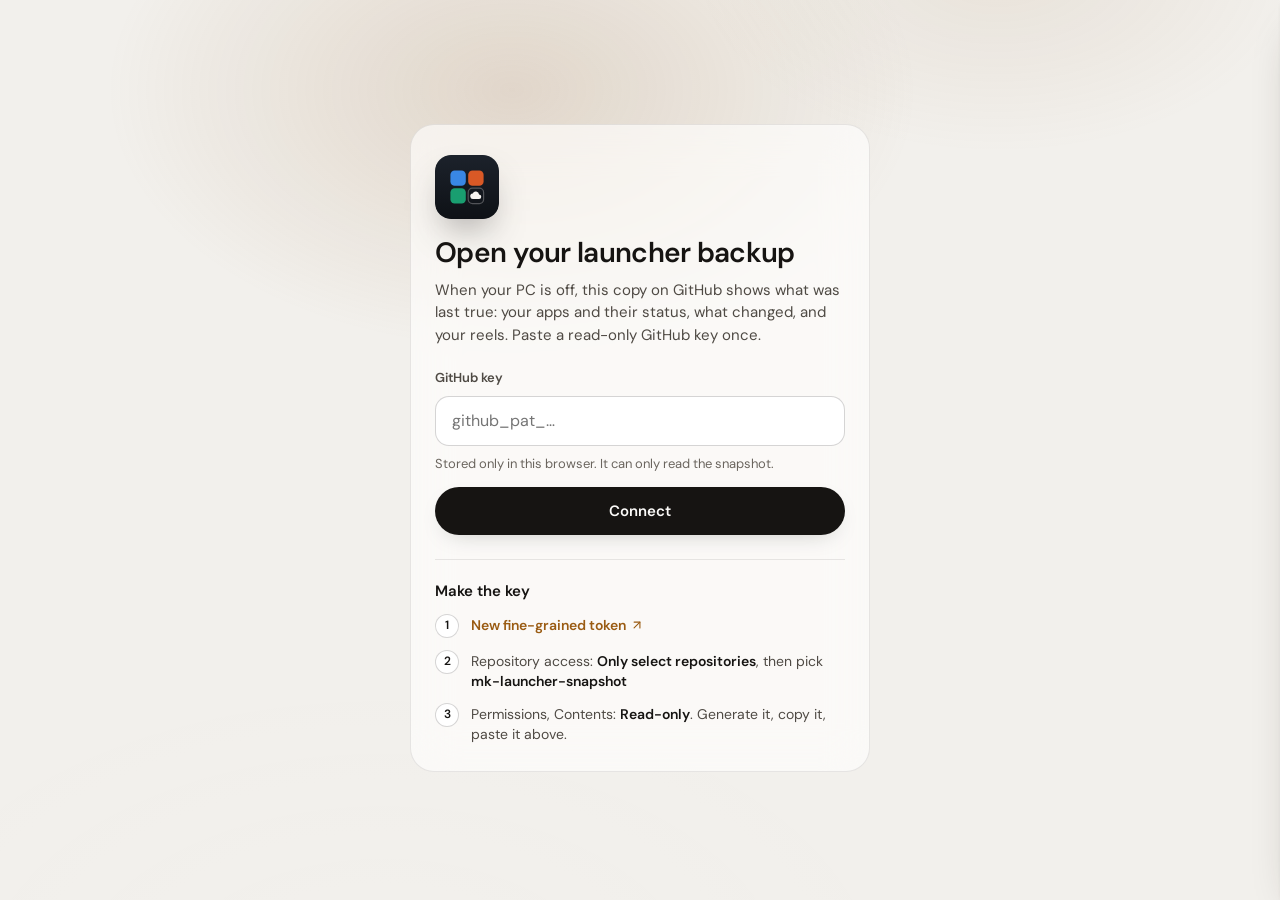
==== commit 49541415: "Publish the launcher shell 1.4.0" ====
--- a/index.html
+++ b/index.html
@@ -4,7 +4,7 @@
   <meta charset="utf-8">
   <meta name="mkl-mode" content="backup">
   <meta name="mkl-snapshot" content="Mohamed3042/mk-launcher-snapshot">
-  <meta http-equiv="Content-Security-Policy" content="default-src 'self'; script-src 'self'; style-src 'self' 'unsafe-inline'; img-src 'self' data: blob: https:; connect-src 'self' https:; font-src 'self'; manifest-src 'self'; worker-src 'self'; media-src 'self' blob:; frame-src 'none'; object-src 'none'; base-uri 'none'; form-action 'none'">
+  <meta http-equiv="Content-Security-Policy" content="default-src 'self'; script-src 'self'; style-src 'self' 'unsafe-inline'; img-src 'self' data: blob: https:; connect-src 'self' https:; font-src 'self'; manifest-src 'self'; worker-src 'self'; media-src 'self' blob:; frame-src https://www.youtube-nocookie.com; object-src 'none'; base-uri 'none'; form-action 'none'">
   <meta name="referrer" content="no-referrer">
   <meta name="viewport" content="width=device-width, initial-scale=1, viewport-fit=cover">
   <title>MK Launcher Backup</title>
@@ -21,6 +21,7 @@
   <link rel="preload" href="fonts/dm-sans-latin-400-normal.woff2" as="font" type="font/woff2" crossorigin>
   <link rel="preload" href="fonts/cormorant-garamond-latin-500-normal.woff2" as="font" type="font/woff2" crossorigin>
   <link rel="stylesheet" href="app.css">
+  <link rel="stylesheet" href="reels.css">
   <script type="module" src="app.js"></script>
 </head>
 <body>
--- a/app.css
+++ b/app.css
@@ -644,161 +644,12 @@
   .badge, .st i { forced-color-adjust: none; }
 }
 
-/* ---------- Reels: MK News as full-screen stories ---------- */
-/* A reel is media: it stays dark in both themes, like a photo or a film still. Only the room around it follows the theme. */
-.reels-stage { position: fixed; z-index: 5; left: 0; right: 0; top: 0; bottom: calc(var(--tab-h) + var(--safe-b) + 18px); }
-.reels-glow { display: none; }
-.reels-col { position: absolute; inset: 0; }
-.reels-track {
-  --ink: #f6f2ec; --ink-2: rgb(246 242 236 / 0.8); --ink-3: rgb(246 242 236 / 0.62);
-  --pill: #f7f5f2; --pill-ink: #0b0b0c; --pill-glow: rgb(255 255 255 / 0.4);
-  --raised: rgb(255 255 255 / 0.12); --hover: rgb(255 255 255 / 0.18); --line: rgb(255 255 255 / 0.16); --line-strong: rgb(255 255 255 / 0.28);
-  --accent: #e9a54b; --accent-soft: rgb(233 165 75 / 0.16);
-  color-scheme: dark;
-  position: absolute; inset: 0; overflow-y: auto; overscroll-behavior: contain; scroll-snap-type: y mandatory;
-  scrollbar-width: none; background: #0b0a09; color: var(--ink); border-radius: 0 0 26px 26px; outline: none;
-}
-.reels-track::-webkit-scrollbar { display: none; }
-.reels-track:focus-visible { box-shadow: inset 0 0 0 2px var(--accent); }
-.reel {
-  position: relative; height: 100%; overflow: hidden; isolation: isolate;
-  scroll-snap-align: start; scroll-snap-stop: always;
-  display: grid; grid-template-rows: auto minmax(0, 1fr) auto;
-}
-.reel:focus-visible { outline: none; }
-.reel-media { position: absolute; inset: 0; z-index: -2; overflow: hidden; background: #14110e; }
-.reel-bg {
-  position: absolute; inset: -6%; background: #14110e center / cover no-repeat; background-position: 72% 50%;
-  transform: scale(1.06); animation: reel-drift 28s ease-in-out infinite alternate; animation-play-state: paused;
-}
-.reel.active .reel-bg { animation-play-state: running; }
-@keyframes reel-drift { from { transform: translate3d(-2.5%, 0, 0) scale(1.08); } to { transform: translate3d(2.5%, -2%, 0) scale(1.16); } }
-.reel.has-photo .reel-bg { inset: -12%; filter: blur(30px) saturate(1.15) brightness(0.48); animation: none; transform: none; }
-.reel-shade {
-  position: absolute; inset: 0; z-index: -1; pointer-events: none;
-  background:
-    linear-gradient(to top, rgb(9 8 7 / 0.97) 0%, rgb(9 8 7 / 0.9) 30%, rgb(9 8 7 / 0.55) 52%, rgb(9 8 7 / 0) 74%),
-    linear-gradient(to bottom, rgb(9 8 7 / 0.7) 0%, rgb(9 8 7 / 0) 18%);
-}
-.reel-photo { grid-row: 2; min-height: 0; display: flex; align-items: center; justify-content: center; padding: 6px 18px 18px; }
-.reel-photo img {
-  display: block; max-width: 100%; max-height: 100%; min-height: 0; object-fit: contain; border-radius: 18px;
-  border: 1px solid rgb(255 255 255 / 0.14); box-shadow: 0 28px 70px -24px rgb(0 0 0 / 0.85);
-  opacity: 0; transition: opacity 400ms var(--ease);
-}
-.reel-photo img[src] { opacity: 1; }
-.reel.active .reel-photo img { animation: reel-breathe 14s ease-in-out infinite alternate; }
-@keyframes reel-breathe { from { transform: scale(1); } to { transform: scale(1.035); } }
-.reel-progress {
-  position: absolute; z-index: 2; left: 16px; right: 16px; top: calc(var(--safe-t) + 9px); height: 3px; border-radius: 3px;
-  background: rgb(255 255 255 / 0.2); overflow: hidden; opacity: 0; transition: opacity 200ms var(--ease);
-}
-.reel-progress i { display: block; height: 100%; background: #fff; transform-origin: left center; transform: scaleX(0); }
-.reels-stage.timed .reel.active .reel-progress { opacity: 1; }
-.reel.active .reel-progress i { animation: reel-time var(--dur, 8s) linear forwards; }
-.reels-stage.held .reel.active .reel-progress i { animation-play-state: paused; }
-@keyframes reel-time { to { transform: scaleX(1); } }
-.reel-top {
-  grid-row: 1; display: flex; align-items: center; gap: 8px; min-width: 0;
-  padding: calc(var(--safe-t) + 22px) 16px 10px; font-size: 13px; font-weight: 600; color: #fff;
-  text-shadow: 0 1px 8px rgb(0 0 0 / 0.5);
-}
-.reel-top .src { white-space: nowrap; overflow: hidden; text-overflow: ellipsis; min-width: 0; }
-.reel-top .kind {
-  flex: none; height: 24px; display: inline-flex; align-items: center; padding: 0 10px; border-radius: 999px;
-  background: rgb(255 255 255 / 0.14); border: 1px solid rgb(255 255 255 / 0.18); font-size: 12px; text-shadow: none;
-  backdrop-filter: blur(10px); -webkit-backdrop-filter: blur(10px);
-}
-.reel-top .age { flex: none; font-weight: 400; color: rgb(255 255 255 / 0.74); }
-.reel-top .grow { flex: 1; }
-.reel-top .count { flex: none; font-weight: 400; font-size: 12px; color: rgb(255 255 255 / 0.6); }
-.reel-copy { grid-row: 3; display: flex; flex-direction: column; gap: 12px; padding: 0 86px 20px 18px; min-width: 0; }
-.reel-title {
-  margin: 0; color: #fff; font-weight: 600; line-height: 1.08; letter-spacing: -0.026em; text-wrap: balance;
-  overflow-wrap: anywhere; text-shadow: 0 2px 22px rgb(0 0 0 / 0.45);
-  display: -webkit-box; -webkit-line-clamp: 5; -webkit-box-orient: vertical; overflow: hidden;
-}
-.reel-title.t-l { font-size: 31px; }
-.reel-title.t-m { font-size: 26px; line-height: 1.1; }
-.reel-title.t-s { font-size: 22px; line-height: 1.14; letter-spacing: -0.018em; }
-.reel-title .owner { font-weight: 400; color: rgb(255 255 255 / 0.62); }
-.reel-why {
-  margin: 0; display: flex; flex-direction: column; gap: 4px; padding: 10px 13px 11px; border-radius: 15px;
-  background: rgb(255 255 255 / 0.1); border: 1px solid rgb(255 255 255 / 0.15);
-  backdrop-filter: blur(14px) saturate(1.2); -webkit-backdrop-filter: blur(14px) saturate(1.2);
-  color: #fff; font-size: 15.5px; line-height: 1.38;
-}
-.reel-why .lbl { display: inline-flex; align-items: center; gap: 6px; font-size: 12px; font-weight: 600; color: rgb(255 255 255 / 0.72); }
-.reel-why .lbl svg.g { width: 14px; height: 14px; color: #f3c27a; }
-.reel-why .txt { display: -webkit-box; -webkit-line-clamp: 3; -webkit-box-orient: vertical; overflow: hidden; }
-.reel-gist { list-style: none; margin: 0; padding: 0; display: grid; gap: 6px; }
-.reel-gist li {
-  position: relative; padding-left: 16px; font-size: 15px; line-height: 1.4; color: rgb(255 255 255 / 0.88);
-  text-shadow: 0 1px 10px rgb(0 0 0 / 0.5);
-  display: -webkit-box; -webkit-line-clamp: 2; -webkit-box-orient: vertical; overflow: hidden;
-}
-.reel-gist li::before { content: ""; position: absolute; left: 2px; top: 0.6em; width: 6px; height: 6px; border-radius: 50%; background: rgb(255 255 255 / 0.6); }
-.reel-gist li[dir="rtl"], .reel-gist li:dir(rtl) { padding: 0 16px 0 0; }
-.reel-gist li:dir(rtl)::before { left: auto; right: 2px; }
-.reel-facts { list-style: none; margin: 0; padding: 0; display: flex; flex-wrap: wrap; gap: 6px; }
-.reel-facts li {
-  display: inline-flex; align-items: center; gap: 6px; height: 28px; padding: 0 11px; border-radius: 999px;
-  background: rgb(255 255 255 / 0.1); border: 1px solid rgb(255 255 255 / 0.14); font-size: 12.5px; white-space: nowrap;
-}
-.reel-facts span { color: rgb(255 255 255 / 0.66); }
-.reel-facts b { font-weight: 600; color: #fff; }
-.reel-facts .mark { width: 8px; height: 8px; flex: none; border-radius: 50%; background: #3fd18c; box-shadow: 0 0 8px rgb(63 209 140 / 0.7); }
-.reel-facts .mark.down { border-radius: 2px; background: transparent; box-shadow: inset 0 0 0 1.75px #ff7b6e; }
-
-/* the action rail: one set of buttons for the reel on screen */
-.reel-rail { position: absolute; z-index: 3; right: 6px; bottom: 18px; display: flex; flex-direction: column; gap: 8px; }
-.reel-rail[hidden] { display: none; }
-.rb {
-  display: flex; flex-direction: column; align-items: center; gap: 4px; width: 68px; padding: 0; border: 0; background: none;
-  color: #fff; font: 600 11px/1.15 var(--font); text-align: center; cursor: pointer; text-shadow: 0 1px 6px rgb(0 0 0 / 0.6);
-  -webkit-tap-highlight-color: transparent;
-}
-.rb svg.g {
-  width: 48px; height: 48px; padding: 13px; border-radius: 50%; stroke-width: 1.8;
-  background: rgb(20 18 16 / 0.5); border: 1px solid rgb(255 255 255 / 0.18); box-shadow: 0 8px 22px -10px rgb(0 0 0 / 0.7);
-  backdrop-filter: blur(14px) saturate(1.3); -webkit-backdrop-filter: blur(14px) saturate(1.3);
-  transition: background 150ms var(--ease), color 150ms var(--ease), transform 120ms var(--ease);
-}
-.rb:hover svg.g { background: rgb(40 36 32 / 0.66); }
-.rb:active svg.g { transform: scale(0.94); }
-.rb[aria-pressed="true"] svg.g { background: #f7f5f2; color: #0b0b0c; border-color: transparent; }
-.rb:focus-visible { outline: none; }
-.rb:focus-visible svg.g { outline: 2px solid var(--accent); outline-offset: 2px; }
-.reel-flash {
-  position: absolute; z-index: 3; left: 50%; top: 42%; width: 84px; height: 84px; margin: -42px 0 0 -42px; border-radius: 50%;
-  display: grid; place-items: center; color: #fff; background: rgb(0 0 0 / 0.42); pointer-events: none; opacity: 0;
-  backdrop-filter: blur(10px); -webkit-backdrop-filter: blur(10px);
-}
-.reel-flash svg.g { width: 34px; height: 34px; }
-.reel-flash.on { animation: reel-flash 750ms var(--ease) forwards; }
-@keyframes reel-flash { 0% { opacity: 0; transform: scale(0.8); } 25% { opacity: 1; transform: scale(1); } 100% { opacity: 0; transform: scale(1.06); } }
-.reel-state {
-  position: absolute; z-index: 3; left: 16px; top: calc(var(--safe-t) + 58px); display: inline-flex; align-items: center; gap: 6px;
-  height: 28px; padding: 0 11px; border-radius: 999px; background: #f7f5f2; color: #0b0b0c; font-size: 12.5px; font-weight: 600;
-  opacity: 0; transform: translateY(-4px); pointer-events: none; transition: opacity 180ms var(--ease), transform 180ms var(--ease);
-}
-.reel-state svg.g { width: 14px; height: 14px; }
-.reel-state.on { opacity: 1; transform: none; }
-.reel-nav { display: none; }
-
-/* the end, and an empty feed */
-.reel.caught { display: grid; place-items: center; grid-template-rows: 1fr; }
-.reel.caught .reel-bg { filter: blur(6px) brightness(0.55); }
-.caught-body { display: flex; flex-direction: column; align-items: center; gap: 12px; max-width: 340px; padding: 24px; text-align: center; }
-.caught-body svg.big { width: 56px; height: 56px; color: #fff; stroke-width: 1.6; }
-.caught-body h2 { margin: 4px 0 0; font-size: 30px; font-weight: 600; letter-spacing: -0.025em; line-height: 1.1; color: #fff; }
-.caught-body p { margin: 0; color: rgb(255 255 255 / 0.8); line-height: 1.45; }
-.caught-body .btns { justify-content: center; margin-top: 8px; }
-.caught-body .btn { height: 44px; padding: 0 20px; }
-.caught-body .link-btn { margin-top: 6px; color: #f3c27a; }
-.reel.loading .reel-media { background: linear-gradient(90deg, #15120f, #211c17, #15120f); background-size: 200% 100%; animation: shimmer 1.4s linear infinite; }
-
-html.route-reels body { overflow: hidden; }
+
+html.route-reels body { overscroll-behavior: none; }
+/* An iPhone home-screen app (black-translucent) gets the whole screen only while the page is taller than its
+   window; a page that fits (Reels) loses the status bar's height at the bottom and must not lock its scrolling
+   (MK Cinema on the owner's iPhone, 2026-10-24). app.js sets .ios-app once; never toggled. */
+html.ios-app body { min-height: calc(100lvh + 1px); }
 html.route-reels .topbar { display: none; }
 html.route-reels main#view { padding: 0; }
 
@@ -882,45 +733,28 @@
 .set-link > span > span { color: var(--ink-3); font-size: 13px; }
 .set-link > svg.g:first-child { width: 22px; height: 22px; color: var(--ink-2); }
 .set-link > svg.g:last-child { color: var(--ink-3); }
+/* Video clips: the channel list he edits */
+.set-row.col.off .chans { opacity: 0.55; }
+.clip-state { margin-top: 6px; color: var(--ink-2) !important; font-size: 13px !important; }
+.chans { list-style: none; margin: 0; padding: 0; display: grid; grid-template-columns: repeat(auto-fill, minmax(230px, 1fr)); gap: 8px; }
+.chan { display: flex; align-items: center; gap: 8px; min-height: 52px; padding: 6px 4px 6px 14px; border-radius: 14px; background: var(--raised); border: 1px solid var(--line); }
+.chan.bad { border-color: color-mix(in srgb, var(--down) 45%, var(--line)); }
+.chan-name { flex: 1; min-width: 0; display: flex; flex-direction: column; gap: 1px; }
+.chan-name b { font-size: 14px; font-weight: 600; white-space: nowrap; overflow: hidden; text-overflow: ellipsis; }
+.chan-name span { font-size: 12px; color: var(--ink-3); white-space: nowrap; overflow: hidden; text-overflow: ellipsis; }
+.chan.bad .chan-name span { color: var(--down); }
+.chan .icon-btn { width: 44px; height: 44px; flex: none; }
+.chan-add { display: flex; gap: 8px; }
+.chan-add input {
+  flex: 1; min-width: 0; height: 44px; padding: 0 14px; border-radius: 12px; border: 1px solid var(--line-strong); background: var(--raised);
+  color: var(--ink); font: 400 16px var(--font); outline: none;
+}
+.chan-add input:focus { border-color: color-mix(in srgb, var(--accent) 55%, var(--line)); }
+.chan-add .btn { height: 44px; }
+.set-link .count { color: var(--ink-2); font-size: 14px; font-weight: 600; }
 
 @media (min-width: 760px) {
   .phone-only { display: none !important; }
-  .reels-stage { left: var(--rail-w); bottom: 0; display: grid; place-items: center; transition: left 260ms var(--ease); }
-  .reels-glow { display: block; position: absolute; inset: 0; z-index: -1; overflow: hidden; pointer-events: none; }
-  .reels-glow i {
-    position: absolute; inset: -18%; background: center / cover no-repeat; opacity: 0;
-    filter: blur(80px) saturate(1.3) brightness(0.62); transition: opacity 900ms var(--ease);
-  }
-  .reels-glow i.on { opacity: 0.72; }
-  .reels-glow::after { content: ""; position: absolute; inset: 0; background: radial-gradient(70% 70% at 50% 50%, transparent 30%, var(--bg) 100%); }
-  .reels-col { position: relative; inset: auto; height: min(calc(100dvh - 48px), 1040px); aspect-ratio: 9 / 16; max-width: calc(100vw - var(--rail-w) - 240px); }
-  .reels-track { border-radius: 28px; box-shadow: 0 40px 120px -40px rgb(0 0 0 / 0.85), 0 0 0 1px rgb(255 255 255 / 0.08); }
-  .reel-copy { padding: 0 24px 26px; gap: 13px; }
-  .reel-top { padding: 24px 22px 10px; }
-  .reel-progress { left: 22px; right: 22px; top: 12px; }
-  .reel-state { left: 22px; top: 62px; }
-  .reel-photo { padding: 4px 22px 20px; }
-  .reel-title.t-l { font-size: 34px; }
-  .reel-title.t-m { font-size: 28px; }
-  .reel-title.t-s { font-size: 24px; }
-  /* beside the column, in the room: follows the theme */
-  .reel-rail { right: auto; left: calc(100% + 16px); bottom: 26px; gap: 12px; }
-  .rb { color: var(--ink-2); text-shadow: none; }
-  .rb svg.g { background: var(--panel); border-color: var(--line-strong); color: var(--ink); box-shadow: none; }
-  .rb:hover svg.g { background: var(--hover); }
-  .rb[aria-pressed="true"] svg.g { background: var(--pill); color: var(--pill-ink); }
-  .reel-nav { display: flex; flex-direction: column; gap: 10px; position: absolute; right: 28px; top: 50%; transform: translateY(-50%); }
-  .reel-nav .icon-btn { width: 48px; height: 48px; border-radius: 50%; border-color: var(--line-strong); background: var(--panel); color: var(--ink);
-    backdrop-filter: var(--blur); -webkit-backdrop-filter: var(--blur); }
-  .reel-nav .icon-btn svg.g { width: 22px; height: 22px; }
-}
-@media (min-width: 760px) and (prefers-color-scheme: light) {
-  :root:where(:not([data-theme="dark"])) .reels-glow i { filter: blur(80px) saturate(1.2) brightness(1.05); }
-  :root:where(:not([data-theme="dark"])) .reels-glow i.on { opacity: 0.4; }
-}
-@media (min-width: 760px) {
-  :root[data-theme="light"] .reels-glow i { filter: blur(80px) saturate(1.2) brightness(1.05); }
-  :root[data-theme="light"] .reels-glow i.on { opacity: 0.4; }
 }
 @media (max-width: 759px) {
   .set-row { padding: 14px 16px; }
@@ -928,16 +762,6 @@
   .set-text { min-width: 0; }
   .set-row.wrap .set-ctl { width: 100%; justify-content: flex-start; }
 }
-@media (prefers-reduced-motion: reduce) {
-  .reel-bg, .reel.active .reel-bg, .reel.active .reel-photo img { animation: none !important; transform: none; }
-  .reel-progress { display: none; }
-}
-@media (prefers-reduced-transparency: reduce) {
-  .rb svg.g, .reel-why, .reel-top .kind, .reel-flash { backdrop-filter: none; -webkit-backdrop-filter: none; }
-  .rb svg.g { background: #1c1916; }
-  .reel-why { background: rgb(28 25 22 / 0.92); }
-}
-
 /* ---------- the backup (GitHub Pages copy): calm banner, grey for what needs the PC ---------- */
 .backup-bar {
   display: flex; align-items: center; gap: 12px; flex-wrap: wrap; margin: 8px 0 0; padding: 12px 16px; border-radius: 16px;
@@ -986,9 +810,10 @@
 html.route-connect .rail, html.route-connect .tabbar, html.route-connect .dock-search, html.route-connect .topbar { display: none; }
 html.route-connect .app { display: block; }
 html.route-connect main#view { padding: calc(var(--safe-t) + 28px) 16px calc(var(--safe-b) + 32px); }
-.connect { display: grid; place-items: center; min-height: calc(100dvh - 60px); }
+.connect { display: grid; place-items: center; min-height: calc(100dvh - 60px); width: 100%; }
+.connect .nowrap { white-space: nowrap; }
 .connect-card {
-  width: min(460px, 100%); padding: 30px 26px 26px; border-radius: 24px; background: var(--panel); border: 1px solid var(--line);
+  box-sizing: border-box; width: min(460px, 100%); padding: 30px 24px 26px; border-radius: 24px; background: var(--panel); border: 1px solid var(--line);
   backdrop-filter: var(--blur); -webkit-backdrop-filter: var(--blur); box-shadow: inset 0 1px 0 rgb(255 255 255 / 0.05);
 }
 .connect-logo { width: 64px; height: 64px; border-radius: 16px; display: block; margin-bottom: 18px; box-shadow: 0 18px 40px -18px rgb(0 0 0 / 0.8); }
@@ -1021,3 +846,66 @@
 @media (prefers-reduced-transparency: reduce) {
   .backup-bar, .connect-card { backdrop-filter: none; -webkit-backdrop-filter: none; background: var(--solid); }
 }
+.rail .wordmark .edition { display: block; width: max-content; margin: 7px 0 0; vertical-align: 0; }
+html.rail-min .rail .wordmark .edition { display: none; }
+
+/* An app opened inside the launcher: a full-screen layer (the app's own frame) and a floating frosted
+   "Back to Launcher" pill. The frame sits between the safe areas because a framed page gets no safe-area
+   insets of its own; the strips behind the status bar and home indicator stay room-ink (white status text). */
+.host {
+  position: fixed; z-index: 80; top: 0; left: 0; right: 0; height: 100lvh; min-height: 100%;
+  background: #0a0a0b; opacity: 0; transform: scale(0.985); transition: opacity 220ms var(--ease), transform 260ms var(--ease);
+}
+.host.on { opacity: 1; transform: none; }
+.host[hidden] { display: none; }
+html.host-on body { overscroll-behavior: none; }
+html.host-on .app { visibility: hidden; }
+.host-stage { position: absolute; inset: var(--safe-t) env(safe-area-inset-right, 0px) var(--safe-b) env(safe-area-inset-left, 0px); }
+.host-frame { display: block; width: 100%; height: 100%; border: 0; background: #0a0a0b; color-scheme: normal; }
+.host-cover {
+  position: absolute; inset: 0; display: grid; place-items: center; background: #0a0a0b; color: #f5f3f0;
+  transition: opacity 260ms var(--ease), visibility 0s linear 0s;
+}
+.host-cover.gone { opacity: 0; visibility: hidden; pointer-events: none; transition: opacity 260ms var(--ease), visibility 0s linear 260ms; }
+.host-cover-in { display: grid; justify-items: center; gap: 12px; text-align: center; }
+.host-cover .aicon { width: 76px; height: 76px; border-radius: 22px; }
+.host-name { font-size: 20px; font-weight: 600; letter-spacing: -0.015em; }
+.host-wait { color: #8f8a83; font-size: 14px; animation: host-breathe 1.6s ease-in-out infinite; }
+.host-slow { margin-top: 6px; color: #f5f3f0; }
+@keyframes host-breathe { 50% { opacity: 0.45; } }
+
+.host-pill {
+  position: absolute; z-index: 2; display: inline-flex; align-items: center; gap: 4px; height: 36px; padding: 0 14px 0 9px;
+  border-radius: 999px; border: 1px solid rgb(255 255 255 / 0.17); color: #f5f3f0; font: 600 13px/1 var(--font); letter-spacing: -0.005em;
+  background: rgb(20 20 22 / 0.62); backdrop-filter: blur(20px) saturate(1.5); -webkit-backdrop-filter: blur(20px) saturate(1.5);
+  box-shadow: 0 10px 30px -10px rgb(0 0 0 / 0.7), inset 0 1px 0 rgb(255 255 255 / 0.08);
+  cursor: pointer; touch-action: none; user-select: none; -webkit-user-select: none; -webkit-touch-callout: none;
+  transition: top 280ms var(--ease), left 280ms var(--ease), right 280ms var(--ease), bottom 280ms var(--ease), transform 160ms var(--ease);
+}
+.host-pill svg.g { width: 18px; height: 18px; }
+.host-pill:active { transform: scale(0.96); }
+.host-pill:focus-visible { outline: 2px solid var(--accent); outline-offset: 2px; }
+.host-pill.dragging { transition: none; transform: scale(1.06); right: auto; bottom: auto; cursor: grabbing; }
+.host-pill[data-corner="tl"], .host-menu[data-corner="tl"] { top: calc(var(--safe-t) + 10px); left: calc(env(safe-area-inset-left, 0px) + 10px); }
+.host-pill[data-corner="tr"], .host-menu[data-corner="tr"] { top: calc(var(--safe-t) + 10px); right: calc(env(safe-area-inset-right, 0px) + 10px); }
+.host-pill[data-corner="bl"], .host-menu[data-corner="bl"] { bottom: calc(var(--safe-b) + 10px); left: calc(env(safe-area-inset-left, 0px) + 10px); }
+.host-pill[data-corner="br"], .host-menu[data-corner="br"] { bottom: calc(var(--safe-b) + 10px); right: calc(env(safe-area-inset-right, 0px) + 10px); }
+.host-menu { position: absolute; z-index: 3; min-width: 200px; padding: 6px; border-radius: 16px;
+  border: 1px solid rgb(255 255 255 / 0.14); background: rgb(20 20 22 / 0.8); color: #f5f3f0;
+  backdrop-filter: blur(24px) saturate(1.5); -webkit-backdrop-filter: blur(24px) saturate(1.5); box-shadow: 0 18px 50px -16px rgb(0 0 0 / 0.8); }
+.host-menu[data-corner^="t"] { margin-top: 44px; }
+.host-menu[data-corner^="b"] { margin-bottom: 44px; }
+.host-menu[hidden] { display: none; }
+.host-menu button { display: flex; width: 100%; align-items: center; gap: 10px; height: 44px; padding: 0 12px; border: 0; border-radius: 11px;
+  background: none; color: inherit; font: 500 15px/1 var(--font); text-align: start; cursor: pointer; }
+.host-menu button:hover, .host-menu button:focus-visible { background: rgb(255 255 255 / 0.09); outline: none; }
+.host-menu button svg.g { width: 18px; height: 18px; color: #bcb7b0; }
+.host-menu [data-host="drop"] { color: #ff9a90; }
+.host-menu [data-host="drop"] svg.g { color: #ff9a90; }
+@media (prefers-reduced-motion: reduce) {
+  .host, .host-pill, .host-cover { transition: none; transform: none; }
+  .host-wait { animation: none; }
+}
+@media (prefers-reduced-transparency: reduce) {
+  .host-pill, .host-menu { backdrop-filter: none; -webkit-backdrop-filter: none; background: #141416; }
+}
--- a/reels.css
+++ b/reels.css
@@ -0,0 +1,251 @@
+/* Reels: full-screen stories and real clips. One stylesheet for the launcher (#/reels) and MK News (news/#/reels):
+   both pages load it next to their own. It reads the launcher's token names; MK News maps them in news.css. */
+
+/* ---------- Reels: MK News as full-screen stories ---------- */
+/* A reel is media: it stays dark in both themes, like a photo or a film still. Only the room around it follows the theme. */
+.reels-stage { position: fixed; z-index: 5; left: 0; right: 0; top: 0; bottom: calc(var(--tab-h) + var(--safe-b) + 18px); }
+.reels-glow { display: none; }
+.reels-col { position: absolute; inset: 0; }
+.reels-track {
+  --ink: #f6f2ec; --ink-2: rgb(246 242 236 / 0.8); --ink-3: rgb(246 242 236 / 0.62);
+  --pill: #f7f5f2; --pill-ink: #0b0b0c; --pill-glow: rgb(255 255 255 / 0.4);
+  --raised: rgb(255 255 255 / 0.12); --hover: rgb(255 255 255 / 0.18); --line: rgb(255 255 255 / 0.16); --line-strong: rgb(255 255 255 / 0.28);
+  --accent: #e9a54b; --accent-soft: rgb(233 165 75 / 0.16);
+  color-scheme: dark;
+  position: absolute; inset: 0; overflow-y: auto; overscroll-behavior: contain; scroll-snap-type: y mandatory;
+  scrollbar-width: none; background: #0b0a09; color: var(--ink); border-radius: 0 0 26px 26px; outline: none;
+}
+.reels-track::-webkit-scrollbar { display: none; }
+.reels-track:focus-visible { box-shadow: inset 0 0 0 2px var(--accent); }
+.reel {
+  position: relative; height: 100%; overflow: hidden; isolation: isolate;
+  scroll-snap-align: start; scroll-snap-stop: always;
+  display: grid; grid-template-rows: auto minmax(0, 1fr) auto;
+}
+.reel:focus-visible { outline: none; }
+/* The picture layer. Warm light underneath, so a picture that cannot load is never a black hole. The artwork is an
+   <img> in the markup (no script has to fill it in), and only the reel on screen moves: a paused animation on every
+   reel kept one full-screen GPU layer per reel (23 at once, about 800 MB at the iPhone's 3x), which is how an art
+   reel went black on the iPhone (2026-10-24). */
+.reel-media {
+  position: absolute; inset: 0; z-index: -2; overflow: hidden;
+  background: radial-gradient(120% 80% at 70% 30%, #4a2e14 0%, #22160d 45%, #120e0b 100%);
+}
+.reel-art { position: absolute; inset: 0; width: 100%; height: 100%; object-fit: cover; object-position: 72% 50%; transform: scale(1.08); }
+.reel-art[hidden] { display: none; }
+.reel.active .reel-art:not(.blur) { animation: reel-drift 28s ease-in-out infinite alternate; }
+@keyframes reel-drift { from { transform: translate(-2.5%, 0) scale(1.08); } to { transform: translate(2.5%, -2%) scale(1.16); } }
+.reel-art.blur { inset: -12%; width: 124%; height: 124%; filter: blur(30px) saturate(1.15) brightness(0.48); transform: none; }
+.reel-tint {
+  position: absolute; inset: 0;
+  background: radial-gradient(90% 60% at 50% 34%, rgb(233 165 75 / 0.34), transparent 70%),
+              linear-gradient(160deg, #3a2614, #17110c 55%, #0e0b09);
+}
+/* a source's logo on a tinted card, when the story has no picture of its own */
+.reel-photo.logo { align-items: center; }
+.reel-logo {
+  display: grid; place-items: center; width: min(46%, 220px); aspect-ratio: 1; border-radius: 30%;
+  background: rgb(255 248 240 / 0.94); box-shadow: 0 30px 80px -30px rgb(0 0 0 / 0.9), 0 0 0 1px rgb(255 255 255 / 0.2);
+}
+.reel-photo.logo .reel-logo img { width: 62%; height: 62%; max-width: none; max-height: none; object-fit: contain; border: 0; border-radius: 16%; box-shadow: none; animation: none !important; }
+
+/* a real clip: the video fills the reel, the thumbnail holds the frame until the player really plays */
+.reel-video { position: absolute; inset: 0; z-index: -1; overflow: hidden; container-type: size; background: #0b0a09; }
+.reel-video .poster { position: absolute; inset: 0; width: 100%; height: 100%; object-fit: cover; z-index: 1; transition: opacity 500ms var(--ease); }
+.reel.playing .reel-video .poster { opacity: 0; }
+.reel-video iframe {
+  position: absolute; left: 50%; top: 50%; transform: translate(-50%, -50%); border: 0; pointer-events: none;
+  /* covers the reel like the thumbnail does; 64 px taller at each end, so the player's own title bar (shown even
+     with controls=0) sits in the letterbox outside the reel and never covers our header */
+  --vw: max(100cqw, 56.25cqh); width: var(--vw); height: calc(var(--vw) * 1.7778 + 128px);
+}
+.reel.clip .reel-shade {
+  background:
+    linear-gradient(to top, rgb(9 8 7 / 0.92) 0%, rgb(9 8 7 / 0.7) 22%, rgb(9 8 7 / 0) 46%),
+    linear-gradient(to bottom, rgb(9 8 7 / 0.55) 0%, rgb(9 8 7 / 0) 16%);
+}
+.reel.clip .reel-copy { grid-row: 3; }
+.reel.clip .reel-title.t-l { font-size: 26px; }
+.reel.clip .reel-title.t-m, .reel.clip .reel-title.t-s { font-size: 21px; }
+.reel.clip .reel-why .txt { -webkit-line-clamp: 2; }
+.reel-sound {
+  position: absolute; z-index: 3; right: 16px; top: calc(var(--safe-t) + 58px); display: inline-flex; align-items: center; gap: 7px;
+  height: 36px; padding: 0 14px 0 11px; border-radius: 999px; border: 1px solid rgb(255 255 255 / 0.22); cursor: pointer;
+  background: rgb(20 18 16 / 0.55); color: #fff; font: 600 13px/1 var(--font);
+  backdrop-filter: blur(14px) saturate(1.3); -webkit-backdrop-filter: blur(14px) saturate(1.3);
+}
+.reel-sound svg.g { width: 17px; height: 17px; }
+.reel-sound::before { content: ""; position: absolute; inset: -5px -2px; } /* a 44px target */
+.reel-sound[aria-pressed="true"] { background: #f7f5f2; color: #0b0b0c; border-color: transparent; }
+.reel-shade {
+  position: absolute; inset: 0; z-index: -1; pointer-events: none;
+  background:
+    linear-gradient(to top, rgb(9 8 7 / 0.97) 0%, rgb(9 8 7 / 0.9) 30%, rgb(9 8 7 / 0.55) 52%, rgb(9 8 7 / 0) 74%),
+    linear-gradient(to bottom, rgb(9 8 7 / 0.7) 0%, rgb(9 8 7 / 0) 18%);
+}
+.reel-photo { grid-row: 2; min-height: 0; display: flex; align-items: center; justify-content: center; padding: 6px 18px 18px; }
+.reel-photo img {
+  display: block; max-width: 100%; max-height: 100%; min-height: 0; object-fit: contain; border-radius: 18px;
+  border: 1px solid rgb(255 255 255 / 0.14); box-shadow: 0 28px 70px -24px rgb(0 0 0 / 0.85);
+  opacity: 0; transition: opacity 400ms var(--ease);
+}
+.reel-photo img[src] { opacity: 1; }
+.reel.active .reel-photo img { animation: reel-breathe 14s ease-in-out infinite alternate; }
+@keyframes reel-breathe { from { transform: scale(1); } to { transform: scale(1.035); } }
+.reel-progress {
+  position: absolute; z-index: 2; left: 16px; right: 16px; top: calc(var(--safe-t) + 9px); height: 3px; border-radius: 3px;
+  background: rgb(255 255 255 / 0.2); overflow: hidden; opacity: 0; transition: opacity 200ms var(--ease);
+}
+.reel-progress i { display: block; height: 100%; background: #fff; transform-origin: left center; transform: scaleX(0); }
+.reels-stage.timed .reel.active .reel-progress { opacity: 1; }
+.reel.active .reel-progress i { animation: reel-time var(--dur, 8s) linear forwards; }
+.reels-stage.held .reel.active .reel-progress i { animation-play-state: paused; }
+@keyframes reel-time { to { transform: scaleX(1); } }
+.reel-top {
+  grid-row: 1; display: flex; align-items: center; gap: 8px; min-width: 0;
+  padding: calc(var(--safe-t) + 22px) 16px 10px; font-size: 13px; font-weight: 600; color: #fff;
+  text-shadow: 0 1px 8px rgb(0 0 0 / 0.5);
+}
+.reel-top .src { white-space: nowrap; overflow: hidden; text-overflow: ellipsis; min-width: 0; }
+.reel-top .kind {
+  flex: none; height: 24px; display: inline-flex; align-items: center; padding: 0 10px; border-radius: 999px;
+  background: rgb(255 255 255 / 0.14); border: 1px solid rgb(255 255 255 / 0.18); font-size: 12px; text-shadow: none;
+  backdrop-filter: blur(10px); -webkit-backdrop-filter: blur(10px);
+}
+.reel-top .age { flex: none; font-weight: 400; color: rgb(255 255 255 / 0.74); }
+.reel-top .grow { flex: 1; }
+.reel-top .count { flex: none; font-weight: 400; font-size: 12px; color: rgb(255 255 255 / 0.6); }
+.reel-copy { grid-row: 3; display: flex; flex-direction: column; gap: 12px; padding: 0 86px 20px 18px; min-width: 0; }
+.reel-title {
+  margin: 0; color: #fff; font-weight: 600; line-height: 1.08; letter-spacing: -0.026em; text-wrap: balance;
+  overflow-wrap: anywhere; text-shadow: 0 2px 22px rgb(0 0 0 / 0.45);
+  display: -webkit-box; -webkit-line-clamp: 5; -webkit-box-orient: vertical; overflow: hidden;
+}
+.reel-title.t-l { font-size: 31px; }
+.reel-title.t-m { font-size: 26px; line-height: 1.1; }
+.reel-title.t-s { font-size: 22px; line-height: 1.14; letter-spacing: -0.018em; }
+.reel-title .owner { font-weight: 400; color: rgb(255 255 255 / 0.62); }
+.reel-why {
+  margin: 0; display: flex; flex-direction: column; gap: 4px; padding: 10px 13px 11px; border-radius: 15px;
+  background: rgb(255 255 255 / 0.1); border: 1px solid rgb(255 255 255 / 0.15);
+  backdrop-filter: blur(14px) saturate(1.2); -webkit-backdrop-filter: blur(14px) saturate(1.2);
+  color: #fff; font-size: 15.5px; line-height: 1.38;
+}
+.reel-why .lbl { display: inline-flex; align-items: center; gap: 6px; font-size: 12px; font-weight: 600; color: rgb(255 255 255 / 0.72); }
+.reel-why .lbl svg.g { width: 14px; height: 14px; color: #f3c27a; }
+.reel-why .txt { display: -webkit-box; -webkit-line-clamp: 3; -webkit-box-orient: vertical; overflow: hidden; }
+.reel-gist { list-style: none; margin: 0; padding: 0; display: grid; gap: 6px; }
+.reel-gist li {
+  position: relative; padding-left: 16px; font-size: 15px; line-height: 1.4; color: rgb(255 255 255 / 0.88);
+  text-shadow: 0 1px 10px rgb(0 0 0 / 0.5);
+  display: -webkit-box; -webkit-line-clamp: 2; -webkit-box-orient: vertical; overflow: hidden;
+}
+.reel-gist li::before { content: ""; position: absolute; left: 2px; top: 0.6em; width: 6px; height: 6px; border-radius: 50%; background: rgb(255 255 255 / 0.6); }
+.reel-gist li[dir="rtl"], .reel-gist li:dir(rtl) { padding: 0 16px 0 0; }
+.reel-gist li:dir(rtl)::before { left: auto; right: 2px; }
+.reel-facts { list-style: none; margin: 0; padding: 0; display: flex; flex-wrap: wrap; gap: 6px; }
+.reel-facts li {
+  display: inline-flex; align-items: center; gap: 6px; height: 28px; padding: 0 11px; border-radius: 999px;
+  background: rgb(255 255 255 / 0.1); border: 1px solid rgb(255 255 255 / 0.14); font-size: 12.5px; white-space: nowrap;
+}
+.reel-facts span { color: rgb(255 255 255 / 0.66); }
+.reel-facts b { font-weight: 600; color: #fff; }
+.reel-facts .mark { width: 8px; height: 8px; flex: none; border-radius: 50%; background: #3fd18c; box-shadow: 0 0 8px rgb(63 209 140 / 0.7); }
+.reel-facts .mark.down { border-radius: 2px; background: transparent; box-shadow: inset 0 0 0 1.75px #ff7b6e; }
+
+/* the action rail: one set of buttons for the reel on screen */
+.reel-rail { position: absolute; z-index: 3; right: 6px; bottom: 18px; display: flex; flex-direction: column; gap: 8px; }
+.reel-rail[hidden] { display: none; }
+.rb {
+  display: flex; flex-direction: column; align-items: center; gap: 4px; width: 68px; padding: 0; border: 0; background: none;
+  color: #fff; font: 600 11px/1.15 var(--font); text-align: center; cursor: pointer; text-shadow: 0 1px 6px rgb(0 0 0 / 0.6);
+  -webkit-tap-highlight-color: transparent;
+}
+.rb svg.g {
+  width: 48px; height: 48px; padding: 13px; border-radius: 50%; stroke-width: 1.8;
+  background: rgb(20 18 16 / 0.5); border: 1px solid rgb(255 255 255 / 0.18); box-shadow: 0 8px 22px -10px rgb(0 0 0 / 0.7);
+  backdrop-filter: blur(14px) saturate(1.3); -webkit-backdrop-filter: blur(14px) saturate(1.3);
+  transition: background 150ms var(--ease), color 150ms var(--ease), transform 120ms var(--ease);
+}
+.rb:hover svg.g { background: rgb(40 36 32 / 0.66); }
+.rb:active svg.g { transform: scale(0.94); }
+.rb[aria-pressed="true"] svg.g { background: #f7f5f2; color: #0b0b0c; border-color: transparent; }
+.rb:focus-visible { outline: none; }
+.rb:focus-visible svg.g { outline: 2px solid var(--accent); outline-offset: 2px; }
+.reel-flash {
+  position: absolute; z-index: 3; left: 50%; top: 42%; width: 84px; height: 84px; margin: -42px 0 0 -42px; border-radius: 50%;
+  display: grid; place-items: center; color: #fff; background: rgb(0 0 0 / 0.42); pointer-events: none; opacity: 0;
+  backdrop-filter: blur(10px); -webkit-backdrop-filter: blur(10px);
+}
+.reel-flash svg.g { width: 34px; height: 34px; }
+.reel-flash.on { animation: reel-flash 750ms var(--ease) forwards; }
+@keyframes reel-flash { 0% { opacity: 0; transform: scale(0.8); } 25% { opacity: 1; transform: scale(1); } 100% { opacity: 0; transform: scale(1.06); } }
+.reel-state {
+  position: absolute; z-index: 3; left: 16px; top: calc(var(--safe-t) + 58px); display: inline-flex; align-items: center; gap: 6px;
+  height: 28px; padding: 0 11px; border-radius: 999px; background: #f7f5f2; color: #0b0b0c; font-size: 12.5px; font-weight: 600;
+  opacity: 0; transform: translateY(-4px); pointer-events: none; transition: opacity 180ms var(--ease), transform 180ms var(--ease);
+}
+.reel-state svg.g { width: 14px; height: 14px; }
+.reel-state.on { opacity: 1; transform: none; }
+.reel-nav { display: none; }
+
+/* the end, and an empty feed */
+.reel.caught { display: grid; place-items: center; grid-template-rows: 1fr; }
+.reel.caught .reel-art { filter: blur(6px) brightness(0.55); animation: none; }
+.caught-body { display: flex; flex-direction: column; align-items: center; gap: 12px; max-width: 340px; padding: 24px; text-align: center; }
+.caught-body svg.big { width: 56px; height: 56px; color: #fff; stroke-width: 1.6; }
+.caught-body h2 { margin: 4px 0 0; font-size: 30px; font-weight: 600; letter-spacing: -0.025em; line-height: 1.1; color: #fff; }
+.caught-body p { margin: 0; color: rgb(255 255 255 / 0.8); line-height: 1.45; }
+.caught-body .btns { justify-content: center; margin-top: 8px; }
+.caught-body .btn { height: 44px; padding: 0 20px; }
+.caught-body .link-btn { margin-top: 6px; color: #f3c27a; }
+.reel.loading .reel-media { background: linear-gradient(90deg, #15120f, #211c17, #15120f); background-size: 200% 100%; animation: shimmer 1.4s linear infinite; }
+
+@media (min-width: 760px) {
+  .reels-stage { left: var(--rail-w); bottom: 0; display: grid; place-items: center; transition: left 260ms var(--ease); }
+  .reels-glow { display: block; position: absolute; inset: 0; z-index: -1; overflow: hidden; pointer-events: none; }
+  .reels-glow i {
+    position: absolute; inset: -18%; background: center / cover no-repeat; opacity: 0;
+    filter: blur(80px) saturate(1.3) brightness(0.62); transition: opacity 900ms var(--ease);
+  }
+  .reels-glow i.on { opacity: 0.72; }
+  .reels-glow::after { content: ""; position: absolute; inset: 0; background: radial-gradient(70% 70% at 50% 50%, transparent 30%, var(--bg) 100%); }
+  .reels-col { position: relative; inset: auto; height: min(calc(100dvh - 48px), 1040px); aspect-ratio: 9 / 16; max-width: calc(100vw - var(--rail-w) - 240px); }
+  .reels-track { border-radius: 28px; box-shadow: 0 40px 120px -40px rgb(0 0 0 / 0.85), 0 0 0 1px rgb(255 255 255 / 0.08); }
+  .reel-copy { padding: 0 24px 26px; gap: 13px; }
+  .reel-top { padding: 24px 22px 10px; }
+  .reel-progress { left: 22px; right: 22px; top: 12px; }
+  .reel-state { left: 22px; top: 62px; }
+  .reel-photo { padding: 4px 22px 20px; }
+  .reel-title.t-l { font-size: 34px; }
+  .reel-title.t-m { font-size: 28px; }
+  .reel-title.t-s { font-size: 24px; }
+  /* beside the column, in the room: follows the theme */
+  .reel-rail { right: auto; left: calc(100% + 16px); bottom: 26px; gap: 12px; }
+  .rb { color: var(--ink-2); text-shadow: none; }
+  .rb svg.g { background: var(--panel); border-color: var(--line-strong); color: var(--ink); box-shadow: none; }
+  .rb:hover svg.g { background: var(--hover); }
+  .rb[aria-pressed="true"] svg.g { background: var(--pill); color: var(--pill-ink); }
+  .reel-nav { display: flex; flex-direction: column; gap: 10px; position: absolute; right: 28px; top: 50%; transform: translateY(-50%); }
+  .reel-nav .icon-btn { width: 48px; height: 48px; border-radius: 50%; border-color: var(--line-strong); background: var(--panel); color: var(--ink);
+    backdrop-filter: var(--blur); -webkit-backdrop-filter: var(--blur); }
+  .reel-nav .icon-btn svg.g { width: 22px; height: 22px; }
+}
+@media (min-width: 760px) and (prefers-color-scheme: light) {
+  :root:where(:not([data-theme="dark"])) .reels-glow i { filter: blur(80px) saturate(1.2) brightness(1.05); }
+  :root:where(:not([data-theme="dark"])) .reels-glow i.on { opacity: 0.4; }
+}
+@media (min-width: 760px) {
+  :root[data-theme="light"] .reels-glow i { filter: blur(80px) saturate(1.2) brightness(1.05); }
+  :root[data-theme="light"] .reels-glow i.on { opacity: 0.4; }
+}
+@media (prefers-reduced-motion: reduce) {
+  .reel-art, .reel.active .reel-art:not(.blur), .reel.active .reel-photo img { animation: none !important; transform: none; }
+  .reel-video .poster { transition: none; }
+  .reel-progress { display: none; }
+}
+@media (prefers-reduced-transparency: reduce) {
+  .rb svg.g, .reel-why, .reel-top .kind, .reel-flash { backdrop-filter: none; -webkit-backdrop-filter: none; }
+  .rb svg.g { background: #1c1916; }
+  .reel-why { background: rgb(28 25 22 / 0.92); }
+}
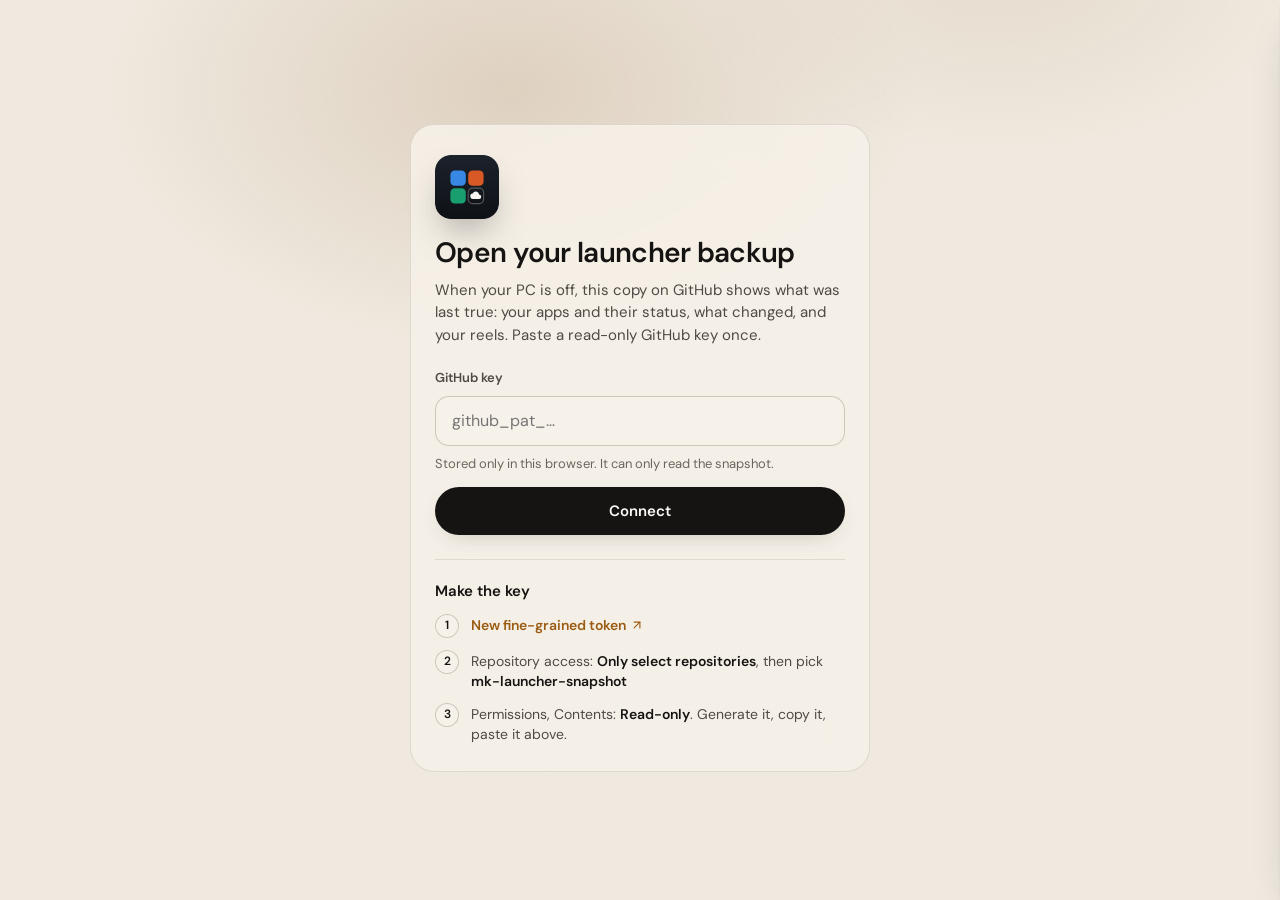
==== commit 2598eb22: "Publish the launcher shell 1.10.1" ====
--- a/index.html
+++ b/index.html
@@ -22,6 +22,9 @@
   <link rel="preload" href="fonts/cormorant-garamond-latin-500-normal.woff2" as="font" type="font/woff2" crossorigin>
   <link rel="stylesheet" href="app.css">
   <link rel="stylesheet" href="reels.css">
+  <link rel="stylesheet" href="cinema.css">
+  <link rel="stylesheet" href="plans.css">
+  <link rel="stylesheet" href="waiting.css">
   <script type="module" src="app.js"></script>
 </head>
 <body>
--- a/app.css
+++ b/app.css
@@ -54,36 +54,58 @@
   --font: "DM Sans", "Noto Sans Arabic", ui-sans-serif, system-ui, -apple-system, "Segoe UI", sans-serif;
   --serif: "Cormorant Garamond", "Iowan Old Style", Georgia, serif;
   --mono: ui-monospace, "SF Mono", "Cascadia Mono", Consolas, monospace;
+  /* Home's header: in the dark the photo is dusk under a veil, and the main card borrows its app's light */
+  --hero-filter: brightness(0.6) saturate(0.86);
+  --hero-veil: linear-gradient(180deg, rgb(10 10 11 / 0.6), rgb(10 10 11 / 0.2) 40%, rgb(10 10 11 / 0) 60%);
+  --hero-veil-desk: linear-gradient(100deg, rgb(10 10 11 / 0.66), rgb(10 10 11 / 0.3) 42%, rgb(10 10 11 / 0.04) 70%);
+  --hero-glass: rgb(20 20 22 / 0.42); --hero-line: rgb(255 255 255 / 0.14); --hero-text-glow: 0 1px 14px rgb(10 10 11 / 0.75);
+  --main-glass: rgb(26 24 22 / 0.5); --main-line: rgb(255 255 255 / 0.12); --main-lip: rgb(255 255 255 / 0.08);
+  --main-tint: 22%; --main-edge: 46%; --main-glow: 80%; --main-shadow: 0 0 #0000;
+  --badge: var(--starting); --badge-ink: #1b1306;
 }
 @media (prefers-color-scheme: light) {
   :root:where(:not([data-theme="dark"])) {
     color-scheme: light;
-    --bg: #f2f0ec; --panel: rgb(255 255 255 / 0.62); --raised: rgb(255 255 255 / 0.9); --hover: rgb(22 20 18 / 0.055);
-    --float: rgb(250 249 246 / 0.8); --solid: #faf9f6;
-    --line: rgb(22 20 18 / 0.09); --line-strong: rgb(22 20 18 / 0.18);
+    --bg: #efe9df; --panel: rgb(246 241 233 / 0.86); --raised: #f6f1e9; --hover: rgb(60 45 30 / 0.06);
+    --float: rgb(244 239 231 / 0.9); --solid: #f3eee5;
+    --line: rgb(60 45 30 / 0.12); --line-strong: rgb(60 45 30 / 0.22);
     --ink: #161412; --ink-2: #4f4a44; --ink-3: #6b655e;
     --accent: #9a5b12; --accent-ink: #ffffff; --accent-soft: rgb(154 91 18 / 0.11);
-    --pill: #161412; --pill-ink: #fbfaf8; --glow-mix: 18%; --pill-glow: rgb(22 20 18 / 0.28); --card-tint: rgb(255 255 255 / 0.55);
+    --pill: #161412; --pill-ink: #fbfaf8; --glow-mix: 18%; --pill-glow: rgb(22 20 18 / 0.28); --card-tint: rgb(248 244 237 / 0.7);
     --up: #13915a; --starting: #a86f00; --down: #cf3b2e; --ring: #e0372b;
     --shadow: 0 18px 44px -22px rgb(40 30 20 / 0.32), 0 2px 6px -2px rgb(40 30 20 / 0.1);
     --s1: #b8761f; --s2: #1f8f7a; --s3: #c2456a; --s4: #6a55d8; --s5: #4f9a2f; --s6: #a88a3a; --s7: #d2602f; --s8: #3d82b8;
     --heat-0: rgb(22 20 18 / 0.06); --heat-1: #f1dcb8; --heat-2: #e2b56f; --heat-3: #c48633; --heat-4: #8e5a14;
     --add: #2f9a5f; --del: #cf3b2e;
+    --hero-filter: none;
+    --hero-veil: linear-gradient(180deg, rgb(239 233 223 / 0.46), rgb(239 233 223 / 0.12) 28%, rgb(239 233 223 / 0) 46%);
+    --hero-veil-desk: linear-gradient(100deg, rgb(239 233 223 / 0.66), rgb(239 233 223 / 0.26) 38%, rgb(239 233 223 / 0) 62%);
+    --hero-glass: rgb(246 241 233 / 0.58); --hero-line: rgb(252 249 244 / 0.72); --hero-text-glow: 0 1px 14px rgb(239 233 223 / 0.95);
+    --main-glass: rgb(246 239 228 / 0.58); --main-line: rgb(252 249 244 / 0.78); --main-lip: rgb(253 251 247 / 0.7);
+    --main-tint: 0%; --main-edge: 0%; --main-glow: 0%; --main-shadow: 0 22px 48px -26px rgb(70 45 20 / 0.42);
+    --main-icon: #2a2621; --badge: #8f5d00; --badge-ink: #fbfaf8;
   }
 }
-:root[data-theme="light"] {
+:root[data-theme="light"] { /* "Milk": the owner hates white (28 Oct 2026); nothing here is pure white */
   color-scheme: light;
-  --bg: #f2f0ec; --panel: rgb(255 255 255 / 0.62); --raised: rgb(255 255 255 / 0.9); --hover: rgb(22 20 18 / 0.055);
-  --float: rgb(250 249 246 / 0.8); --solid: #faf9f6;
-  --line: rgb(22 20 18 / 0.09); --line-strong: rgb(22 20 18 / 0.18);
+  --bg: #efe9df; --panel: rgb(246 241 233 / 0.86); --raised: #f6f1e9; --hover: rgb(60 45 30 / 0.06);
+  --float: rgb(244 239 231 / 0.9); --solid: #f3eee5;
+  --line: rgb(60 45 30 / 0.12); --line-strong: rgb(60 45 30 / 0.22);
   --ink: #161412; --ink-2: #4f4a44; --ink-3: #6b655e;
   --accent: #9a5b12; --accent-ink: #ffffff; --accent-soft: rgb(154 91 18 / 0.11);
-  --pill: #161412; --pill-ink: #fbfaf8; --glow-mix: 18%; --pill-glow: rgb(22 20 18 / 0.28); --card-tint: rgb(255 255 255 / 0.55);
+  --pill: #161412; --pill-ink: #fbfaf8; --glow-mix: 18%; --pill-glow: rgb(22 20 18 / 0.28); --card-tint: rgb(248 244 237 / 0.7);
   --up: #13915a; --starting: #a86f00; --down: #cf3b2e; --ring: #e0372b;
   --shadow: 0 18px 44px -22px rgb(40 30 20 / 0.32), 0 2px 6px -2px rgb(40 30 20 / 0.1);
   --s1: #b8761f; --s2: #1f8f7a; --s3: #c2456a; --s4: #6a55d8; --s5: #4f9a2f; --s6: #a88a3a; --s7: #d2602f; --s8: #3d82b8;
   --heat-0: rgb(22 20 18 / 0.06); --heat-1: #f1dcb8; --heat-2: #e2b56f; --heat-3: #c48633; --heat-4: #8e5a14;
   --add: #2f9a5f; --del: #cf3b2e;
+  --hero-filter: none;
+  --hero-veil: linear-gradient(180deg, rgb(239 233 223 / 0.46), rgb(239 233 223 / 0.12) 28%, rgb(239 233 223 / 0) 46%);
+  --hero-veil-desk: linear-gradient(100deg, rgb(239 233 223 / 0.66), rgb(239 233 223 / 0.26) 38%, rgb(239 233 223 / 0) 62%);
+  --hero-glass: rgb(246 241 233 / 0.58); --hero-line: rgb(252 249 244 / 0.72); --hero-text-glow: 0 1px 14px rgb(239 233 223 / 0.95);
+  --main-glass: rgb(246 239 228 / 0.58); --main-line: rgb(252 249 244 / 0.78); --main-lip: rgb(253 251 247 / 0.7);
+  --main-tint: 0%; --main-edge: 0%; --main-glow: 0%; --main-shadow: 0 22px 48px -26px rgb(70 45 20 / 0.42);
+  --main-icon: #2a2621; --badge: #8f5d00; --badge-ink: #fbfaf8;
 }
 
 /* ---------- base ---------- */
@@ -267,27 +289,6 @@
 .tile .st { display: none; }
 .tile.selected { background: var(--accent-soft); box-shadow: inset 0 0 0 1px color-mix(in srgb, var(--accent) 50%, transparent); }
 
-/* the Start-here card: the featured app lights its own glass */
-.continue {
-  --c: #8a5a2b;
-  position: relative; overflow: hidden; isolation: isolate;
-  display: flex; align-items: center; gap: 18px; padding: 18px;
-  border-radius: var(--r-big);
-  background: linear-gradient(135deg, color-mix(in srgb, var(--c) 22%, var(--card-tint)), var(--card-tint) 70%);
-  border: 1px solid color-mix(in srgb, var(--c) 46%, rgb(255 255 255 / 0.1));
-  box-shadow: inset 0 1px 0 rgb(255 255 255 / 0.08), 0 26px 70px -30px color-mix(in srgb, var(--c) 80%, transparent);
-  backdrop-filter: var(--blur); -webkit-backdrop-filter: var(--blur);
-}
-.continue::before {
-  content: ""; position: absolute; inset: -60% -20% -60% -40%; z-index: -1;
-  background: radial-gradient(50% 60% at 16% 50%, color-mix(in srgb, var(--c) 34%, transparent), transparent 70%);
-}
-.continue .aicon.lg { width: 72px; height: 72px; }
-.continue .what { flex: 1; min-width: 0; }
-.continue .name { font-size: 22px; font-weight: 600; letter-spacing: -0.025em; margin: 0 0 6px; white-space: nowrap; overflow: hidden; text-overflow: ellipsis; }
-.continue .state { display: flex; align-items: center; gap: 8px; flex-wrap: wrap; color: var(--ink-3); font-size: 13px; }
-.continue .opened::before { content: "·"; margin-right: 8px; }
-
 /* buttons: pills; the one action per place is the white pill */
 .btn {
   display: inline-flex; align-items: center; justify-content: center; gap: 8px;
@@ -380,7 +381,7 @@
 .changes-panel .section-head { flex-wrap: wrap; row-gap: 2px; margin-bottom: 14px; }
 .changes-panel .section-head h2 { font-size: 26px; letter-spacing: -0.02em; order: 1; }
 .changes-panel .section-head .grow { order: 2; }
-.changes-panel .section-head .link-btn { order: 3; align-self: center; }
+.changes-panel .section-head .link-btn, .changes-panel .section-head .see-all { order: 3; align-self: center; }
 .changes-panel .section-head .meta { order: 4; flex-basis: 100%; font-size: 15px; color: var(--ink-2); }
 
 .change-grid { display: grid; grid-template-columns: 1fr; gap: 12px; }
@@ -589,11 +590,6 @@
   .tiles .tile .name { font-size: 15px; }
   .group-grid { grid-template-columns: repeat(auto-fill, minmax(116px, 1fr)); gap: 12px 6px; }
   .group-grid .aicon { width: 64px; height: 64px; }
-  .continue { padding: 22px 24px; gap: 22px; }
-  .continue .aicon.lg { width: 88px; height: 88px; }
-  .continue .name { font-size: 32px; }
-  .continue .state, .continue .state .st { font-size: 15px; }
-  .continue .btn.primary { height: 48px; padding: 0 30px; font-size: 16px; }
   .change-grid { grid-template-columns: repeat(auto-fill, minmax(360px, 1fr)); }
   .charts { grid-template-columns: repeat(2, minmax(0, 1fr)); }
   .charts .wide { grid-column: 1 / -1; }
@@ -611,7 +607,6 @@
 @media (max-width: 759px) and (prefers-color-scheme: dark) { :root:not([data-theme="light"]) { --float: rgb(16 16 18 / 0.97); } }
 @media (max-width: 759px) {
   :root[data-theme="dark"] { --float: rgb(16 16 18 / 0.97); }
-  .continue .opened { display: none; }
   .tabbar, .dock-search .search { backdrop-filter: blur(30px) saturate(1.4); -webkit-backdrop-filter: blur(30px) saturate(1.4); }
   .desk-only { display: none !important; }
   .page-title { display: none; }
@@ -619,7 +614,6 @@
   /* on the phone the panel's glass would wrap glass: the cards stand on their own */
   .changes-panel { padding: 0; margin-top: 34px; background: none; border: 0; box-shadow: none; backdrop-filter: none; -webkit-backdrop-filter: none; }
   .changes-panel .section-head h2 { font-size: 22px; }
-  .continue .btn.primary { height: 44px; padding: 0 20px; }
   .home-cols .row .btn.sm { height: 44px; }
   .plain-line { padding-left: 16px; }
 }
@@ -632,7 +626,8 @@
 /* reduced transparency: glass turns to solid ink, nothing else changes */
 @media (prefers-reduced-transparency: reduce) {
   :root { --float: var(--solid); --panel: color-mix(in srgb, var(--solid) 92%, var(--ink)); }
-  .topbar, .tabbar, .search, .panel, .tooltip, .changes-panel, .continue { backdrop-filter: none; -webkit-backdrop-filter: none; }
+  .topbar, .tabbar, .search, .panel, .tooltip, .changes-panel, .main-app, .menu, .icon-btn.round { backdrop-filter: none; -webkit-backdrop-filter: none; }
+  .main-app { background: var(--solid); }
 }
 @supports not ((backdrop-filter: blur(1px)) or (-webkit-backdrop-filter: blur(1px))) {
   :root { --float: var(--solid); }
@@ -668,7 +663,7 @@
 .ask-body .sub { color: var(--ink-3); font-size: 13px; margin: 14px 0 0; }
 
 /* ---------- Home: the places that are not in the phone's tab bar ---------- */
-.places { display: grid; grid-template-columns: repeat(3, minmax(0, 1fr)); gap: 10px; }
+.places { display: grid; grid-template-columns: repeat(4, minmax(0, 1fr)); gap: 10px; }
 .place {
   display: flex; flex-direction: column; align-items: center; justify-content: center; gap: 7px; min-height: 76px; padding: 10px 6px;
   border-radius: var(--r-panel); background: var(--panel); border: 1px solid var(--line); color: var(--ink); font-size: 13px; font-weight: 600;
@@ -792,7 +787,7 @@
 .tile.needs-pc:hover .aicon { transform: none; }
 .tile.needs-pc .name { color: var(--ink-3); }
 .row:has(.needs-pc) .aicon { filter: grayscale(1) brightness(0.8); opacity: 0.6; }
-.continue:has(.btn.needs-pc) .aicon { filter: grayscale(1) brightness(0.85); opacity: 0.7; }
+.main-app:has(.btn.needs-pc) .aicon { filter: grayscale(1) brightness(0.85); opacity: 0.7; }
 html.backup .badge, html.backup .st i { filter: grayscale(0.9); opacity: 0.7; }
 .switch.needs-pc, .chip.needs-pc, .rb.needs-pc { opacity: 0.45; }
 .note.needs-pc.wide { width: 100%; text-align: left; font: inherit; cursor: not-allowed; }
@@ -909,3 +904,148 @@
 @media (prefers-reduced-transparency: reduce) {
   .host-pill, .host-menu { backdrop-filter: none; -webkit-backdrop-filter: none; background: #141416; }
 }
+
+/* ---------- Home: the owner's Milk concept (28 Oct 2026) ----------
+   A golden-hour photo (art/) behind the wordmark, his main app on milky glass over it, serif heads, pinned apps,
+   the plans, Today's focus and Recent activity. Dark keeps Liquid Glass: the same layout, the photo at dusk. */
+.home-hero { padding-top: 60px; }
+.home-photo { position: absolute; top: 0; left: 0; width: 100%; height: calc(var(--safe-t) + 300px); z-index: -1; overflow: hidden; pointer-events: none; }
+.home-photo::before { content: ""; position: absolute; inset: 0; background: url("art/home-desert-phone.webp") 60% 38% / cover no-repeat; filter: var(--hero-filter); }
+.home-photo::after { content: ""; position: absolute; inset: 0;
+  background: var(--hero-veil), linear-gradient(180deg, transparent 50%, color-mix(in srgb, var(--bg) 62%, transparent) 74%, var(--bg) 93%); }
+.home-title { font: 500 58px/1 var(--serif); letter-spacing: -0.012em; margin: 0; }
+.home-head, html.route-home .topbar:not(.scrolled) .phone-only { text-shadow: var(--hero-text-glow); } /* words stay readable over the palms */
+.home-status { margin-top: 12px; font-size: 15px; gap: 14px; }
+.main-app {
+  --c: #8a5a2b;
+  position: relative; display: flex; align-items: center; gap: 12px; padding: 12px;
+  border-radius: var(--r-big);
+  background: linear-gradient(135deg, color-mix(in srgb, var(--c) var(--main-tint), var(--main-glass)), var(--main-glass) 70%);
+  border: 1px solid color-mix(in srgb, var(--c) var(--main-edge), var(--main-line));
+  box-shadow: inset 0 1px 0 var(--main-lip), 0 26px 70px -30px color-mix(in srgb, var(--c) var(--main-glow), transparent), var(--main-shadow);
+  backdrop-filter: var(--blur); -webkit-backdrop-filter: var(--blur);
+}
+.main-app .aicon.lg { --c: var(--main-icon, var(--app)) !important; width: 54px; height: 54px; }
+.main-app .what { flex: 1; min-width: 0; display: flex; flex-direction: column; gap: 2px; }
+.main-app .eyebrow { font-size: 10.5px; font-weight: 600; letter-spacing: 0.15em; text-transform: uppercase; color: var(--ink-3); }
+.main-app .name {
+  display: inline-flex; align-items: center; gap: 4px; max-width: 100%; min-height: 32px; padding: 0; margin: 0; border: 0; background: none;
+  color: var(--ink); font: 500 20px/1.1 var(--serif); letter-spacing: -0.005em; text-align: start; cursor: pointer;
+}
+.main-app .name span { overflow: hidden; text-overflow: ellipsis; white-space: nowrap; }
+.main-app .name { position: relative; }
+.main-app .name::after { content: ""; position: absolute; inset: -6px -4px; } /* 44 px to the thumb */
+.main-app .name svg.g { width: 17px; height: 17px; color: var(--ink-3); transition: transform 150ms var(--ease); }
+.main-app .name:hover svg.g { transform: translateX(2px); }
+.main-app .state { display: flex; align-items: center; gap: 8px; flex-wrap: wrap; color: var(--ink-3); font-size: 13px; }
+.main-app .opened::before { content: "·"; margin-right: 8px; }
+.main-app .btn.primary { flex: none; height: 44px; padding: 0 14px 0 16px; gap: 6px; }
+.main-app .btn.primary svg.g { width: 16px; height: 16px; }
+.home .section-head { align-items: center; }
+.home .section-head h2, .home .changes-panel .section-head h2 { font: 500 27px/1.1 var(--serif); letter-spacing: -0.004em; }
+.home .section-head .btn.sm { height: 36px; padding: 0 15px; font-size: 14px; position: relative; }
+.home .section-head .btn.sm::after, .icon-btn.round::after { content: ""; position: absolute; inset: -4px; } /* 44 px to the thumb */
+.home .section-head .btn[aria-pressed="true"] { background: var(--pill); color: var(--pill-ink); border-color: transparent; }
+.see-all { gap: 6px; }
+.see-all svg.g { width: 15px; height: 15px; color: var(--accent); }
+.icon-btn.round { position: relative; width: 36px; height: 36px; border-radius: 50%; border: 1px solid var(--line); background: var(--raised); color: var(--ink); }
+.icon-btn.round.sm { width: 32px; height: 32px; }
+.icon-btn.round.sm::after { inset: -6px; }
+.icon-btn.round svg.g { width: 17px; height: 17px; }
+.menu-wrap { position: relative; }
+.menu {
+  position: absolute; inset-inline-end: 0; top: calc(100% + 8px); z-index: 40; display: flex; flex-direction: column; min-width: 224px; padding: 6px;
+  border-radius: 16px; background: var(--float); border: 1px solid var(--line-strong); box-shadow: var(--shadow);
+  backdrop-filter: var(--blur); -webkit-backdrop-filter: var(--blur);
+}
+.menu[hidden] { display: none; }
+.menu [role="menuitem"] {
+  display: flex; align-items: center; gap: 10px; min-height: 44px; padding: 0 12px; border: 0; border-radius: 11px; background: none;
+  color: var(--ink); font: 600 14px var(--font); text-align: start; cursor: pointer;
+}
+.menu [role="menuitem"] svg.g { width: 17px; height: 17px; color: var(--ink-2); }
+.menu [role="menuitem"]:hover, .menu [role="menuitem"]:focus-visible { background: var(--hover); outline: none; }
+.home-pair { display: grid; grid-template-columns: repeat(auto-fit, minmax(min(100%, 262px), 1fr)); gap: 12px; margin-top: 14px; align-items: start; }
+.home-card { min-width: 0; padding: 15px 16px 10px; border-radius: 22px; background: var(--panel); border: 1px solid var(--line); }
+.home-card-head { display: flex; align-items: center; gap: 10px; min-height: 32px; margin-bottom: 6px; }
+.home-card-head h2 { flex: 1; margin: 0; font: 500 22px/1.15 var(--serif); letter-spacing: -0.004em; }
+.focus-count {
+  display: inline-flex; align-items: center; justify-content: center; gap: 4px; min-width: 26px; height: 26px; padding: 0 8px; border-radius: 999px;
+  background: var(--badge); color: var(--badge-ink); font-size: 13px; font-weight: 600;
+}
+.focus-count.done { background: color-mix(in srgb, var(--up) 14%, transparent); color: var(--up); }
+.focus-count svg { width: 14px; height: 14px; fill: none; stroke: currentColor; stroke-width: 2.2; stroke-linecap: round; stroke-linejoin: round; }
+.focus-list { list-style: none; margin: 0; padding: 0; }
+.focus-item { display: flex; align-items: flex-start; }
+.focus-tick {
+  flex: none; display: grid; place-items: center; width: 44px; height: 44px; margin-inline-start: -11px; padding: 0; border: 0; border-radius: 50%;
+  background: none; color: var(--ink-3); cursor: pointer; transition: color 150ms var(--ease), transform 120ms var(--ease);
+}
+.focus-tick svg { width: 21px; height: 21px; fill: none; stroke: currentColor; stroke-width: 1.6; }
+.focus-tick svg path { opacity: 0; stroke-width: 2.3; stroke-linecap: round; stroke-linejoin: round; transition: opacity 150ms var(--ease); }
+.focus-tick:hover { color: var(--ink); }
+.focus-tick:active { transform: scale(0.92); }
+.focus-tick[aria-pressed="true"] { color: var(--up); }
+.focus-tick[aria-pressed="true"] svg circle { fill: var(--up); }
+.focus-tick[aria-pressed="true"] svg path { opacity: 1; stroke: var(--bg); }
+.focus-text {
+  flex: 1; min-width: 0; display: flex; flex-direction: column; gap: 1px; padding: 10px 0 9px; border: 0; background: none;
+  color: inherit; font: inherit; text-align: start; cursor: pointer;
+}
+.focus-text b { font-size: 14.5px; font-weight: 600; line-height: 1.3; }
+.focus-text span { font-size: 12.5px; line-height: 1.35; color: var(--ink-3); white-space: nowrap; overflow: hidden; text-overflow: ellipsis; }
+.focus-text:hover b { color: var(--accent); }
+.focus-item[data-done] .focus-text b { color: var(--ink-3); text-decoration: line-through; text-decoration-thickness: 1.5px; }
+.focus-item[data-done] .focus-text span { color: var(--up); }
+.focus-more {
+  display: inline-flex; align-items: center; gap: 2px; min-height: 44px; margin: 0; padding: 0; border: 0; background: none;
+  color: var(--accent); font: 600 13.5px var(--font); cursor: pointer;
+}
+.focus-more svg.g { width: 15px; height: 15px; }
+.act-list { position: relative; list-style: none; margin: 0; padding: 0; }
+.act-list::before { content: ""; position: absolute; inset-inline-start: 11.25px; top: 22px; bottom: 22px; width: 1.5px; background: var(--line-strong); }
+.act-row {
+  display: flex; align-items: center; gap: 10px; width: 100%; min-height: 44px; padding: 5px 0; border: 0; background: none;
+  color: inherit; font: inherit; text-align: start; cursor: pointer;
+}
+.act-mark { position: relative; flex: none; display: grid; place-items: center; width: 24px; }
+.act-mark i { width: 10px; height: 10px; border-radius: 50%; background: color-mix(in srgb, var(--ink-3) 70%, var(--raised)); }
+.act-mark.st.down i { border-radius: 3px; background: var(--raised); }
+.act-mark.st.starting i { background: var(--raised); }
+.act-mark.plan i { background: var(--c); box-shadow: 0 0 0 3px color-mix(in srgb, var(--c) 22%, transparent); }
+.act-text { flex: 1; min-width: 0; font-size: 13.5px; line-height: 1.35; color: var(--ink-2); overflow: hidden;
+  display: -webkit-box; -webkit-line-clamp: 2; -webkit-box-orient: vertical; }
+.act-text b { color: var(--ink); font-weight: 600; }
+.act-row time { flex: none; align-self: flex-start; padding-top: 1px; font-size: 12.5px; line-height: 1.35; color: var(--ink-3); white-space: nowrap; }
+.act-row { align-items: flex-start; }
+.act-row .act-mark { height: 18px; }
+.act-row:hover .act-text b { color: var(--accent); }
+.act-list.all .act-row { min-height: 52px; }
+@media (max-width: 759px) {
+  .home .section { margin-top: 28px; }
+  .home .tiles { gap: 2px 4px; }
+  .home .tiles .tile { padding: 8px 2px 6px; gap: 8px; }
+  html.route-home .topbar:not(.scrolled) { background: transparent; backdrop-filter: none; -webkit-backdrop-filter: none; }
+  html.route-home .topbar .icon-btn { width: 44px; height: 44px; border-radius: 50%; color: var(--ink);
+    background: var(--hero-glass); border-color: var(--hero-line); backdrop-filter: blur(14px) saturate(1.3); -webkit-backdrop-filter: blur(14px) saturate(1.3); }
+  .main-app .opened { display: none; }
+}
+@media (min-width: 760px) {
+  .home-hero {
+    position: relative; isolation: isolate; overflow: hidden; min-height: 330px; margin-bottom: 4px; padding: 34px 36px 26px;
+    display: flex; flex-direction: column; justify-content: space-between; gap: 26px; border-radius: 28px; border: 1px solid var(--line);
+  }
+  .home-photo { inset: 0; width: auto; height: auto; }
+  .home-photo::before { background-image: url("art/home-desert.webp"); background-position: 50% 60%; }
+  .home-photo::after { background: var(--hero-veil-desk); }
+  .main-app { max-width: 620px; padding: 18px 20px; gap: 18px; }
+  .main-app .aicon.lg { width: 76px; height: 76px; }
+  .main-app .eyebrow { font-size: 11px; }
+  .main-app .name { font-size: 32px; }
+  .main-app .state, .main-app .state .st { font-size: 14px; }
+  .main-app .btn.primary { height: 48px; padding: 0 24px 0 28px; font-size: 16px; }
+  .home .section-head h2, .home .changes-panel .section-head h2 { font-size: 31px; }
+  .home-card { padding: 17px 18px 10px; }
+  .home-card-head h2 { font-size: 24px; }
+}
+
--- a/cinema.css
+++ b/cinema.css
@@ -0,0 +1,209 @@
+/* Cinema: films ranked by the score of their best cuts, what the portfolio shows now, a film's backlog sheet. Tokens from app.css. */
+.cin { max-width: 1400px; }
+.cin-jobslot:empty { display: none; }
+
+/* phone: what is live first, then the films, then the built-in worlds; desktop: films left, live and worlds right */
+.cin-cols { display: flex; flex-direction: column; }
+.cin-side { display: contents; }
+.cin-live-sec { order: 0; margin-top: 8px; }
+.cin-main { order: 1; }
+.cin-worlds { order: 2; }
+@media (min-width: 1100px) {
+  .cin-cols { display: grid; grid-template-columns: minmax(0, 1.3fr) minmax(0, 1fr); column-gap: 32px; align-items: start; }
+  .cin-main { order: 0; }
+  .cin-side { display: block; position: sticky; top: 16px; }
+  .cin-live-sec { margin-top: 8px; }
+}
+
+/* a job, wherever you are on the page */
+.cin-job {
+  display: flex; align-items: center; gap: 12px; margin: 8px 0 6px; padding: 12px 14px; border-radius: 16px;
+  background: var(--panel); border: 1px solid var(--line-strong); backdrop-filter: var(--blur); -webkit-backdrop-filter: var(--blur);
+}
+.cin-job.ok { border-color: color-mix(in srgb, var(--up) 45%, var(--line)); background: color-mix(in srgb, var(--up) 9%, var(--panel)); }
+.cin-job.bad { border-color: color-mix(in srgb, var(--down) 45%, var(--line)); background: color-mix(in srgb, var(--down) 9%, var(--panel)); }
+.cin-job .st i { width: 12px; height: 12px; }
+.cin-job-text { flex: 1; min-width: 0; display: grid; gap: 1px; }
+.cin-job-text b { font-weight: 600; overflow-wrap: anywhere; }
+.cin-job-text span { color: var(--ink-2); font-size: 13px; overflow-wrap: anywhere; }
+
+/* posters */
+.cin-poster {
+  flex: none; position: relative; display: grid; place-items: center; width: 96px; aspect-ratio: 16 / 9; border-radius: 10px; overflow: hidden;
+  background: var(--raised); border: 1px solid var(--line); color: var(--ink-3);
+}
+.cin-poster img { position: absolute; inset: 0; width: 100%; height: 100%; object-fit: cover; display: block; }
+.cin-poster svg.g { width: 22px; height: 22px; }
+.cin-poster.lg { width: 76px; }
+.cin-head h2 { font-size: 18px; line-height: 1.25; letter-spacing: -0.01em; display: -webkit-box; -webkit-line-clamp: 3; -webkit-box-orient: vertical; overflow: hidden; overflow-wrap: anywhere; }
+.cin-head .about { margin-top: 2px; font-size: 13px; }
+.cin-poster.world {
+  border-color: transparent; color: #fff;
+  background: linear-gradient(162deg, color-mix(in srgb, var(--c, #8a5a2b) 62%, #fff), var(--c, #8a5a2b) 46%, color-mix(in srgb, var(--c, #8a5a2b) 72%, #000));
+}
+.broken { visibility: hidden; }
+
+/* on the portfolio now: the featured film lights its own glass */
+.cin-live {
+  --c: #ffb340;
+  position: relative; overflow: hidden; isolation: isolate; display: grid; gap: 16px; padding: 18px; border-radius: var(--r-big);
+  background: linear-gradient(135deg, color-mix(in srgb, var(--c) 18%, var(--card-tint)), var(--card-tint) 70%);
+  border: 1px solid color-mix(in srgb, var(--c) 40%, rgb(255 255 255 / 0.1));
+  box-shadow: inset 0 1px 0 rgb(255 255 255 / 0.08), 0 26px 70px -34px color-mix(in srgb, var(--c) 80%, transparent);
+  backdrop-filter: var(--blur); -webkit-backdrop-filter: var(--blur);
+}
+.cin-live::before {
+  content: ""; position: absolute; inset: -60% -20% -60% -40%; z-index: -1;
+  background: radial-gradient(50% 60% at 16% 30%, color-mix(in srgb, var(--c) 26%, transparent), transparent 70%);
+}
+.cin-lead { display: grid; gap: 12px; }
+.cin-lead + .cin-lead { padding-top: 16px; border-top: 1px solid var(--line); }
+.cin-lead.tap { cursor: pointer; }
+.cin-lead.tap:hover h3 { text-decoration: underline; text-decoration-color: var(--line-strong); text-underline-offset: 4px; }
+.cin-lead-top { display: flex; align-items: center; gap: 14px; }
+.cin-live .cin-poster { width: 116px; border-radius: 12px; }
+.cin-lead-text { min-width: 0; display: grid; gap: 4px; }
+.cin-lead h3 { margin: 0; font-size: 20px; font-weight: 600; letter-spacing: -0.02em; line-height: 1.15; overflow-wrap: anywhere; }
+.cin-sub { margin: 0; color: var(--ink-3); font-size: 13px; }
+.cin-tag {
+  justify-self: start; padding: 2px 9px; border-radius: 999px; border: 1px solid var(--line-strong); color: var(--ink-2);
+  font-size: 11px; font-weight: 600; letter-spacing: 0.06em; text-transform: uppercase;
+}
+.cin-thumbs { display: flex; gap: 6px; overflow-x: auto; scrollbar-width: none; padding-bottom: 2px; }
+.cin-thumbs::-webkit-scrollbar { display: none; }
+.cin-thumb-s { flex: none; width: 76px; aspect-ratio: 16 / 9; object-fit: cover; border-radius: 8px; border: 1px solid var(--line); background: var(--raised); }
+.cin-pending { display: flex; gap: 8px; align-items: flex-start; margin: 0; color: var(--ink-2); font-size: 13px; }
+.cin-pending svg.g { width: 16px; height: 16px; margin-top: 1px; color: var(--starting); }
+.cin-live-foot { display: flex; align-items: center; gap: 10px; }
+
+/* the film list */
+.cin-tools { margin: 0 0 10px; }
+.cin-chips { margin-bottom: 14px; }
+.cin-row { min-height: 78px; }
+.cin-row .name { white-space: normal; display: -webkit-box; -webkit-line-clamp: 2; -webkit-box-orient: vertical; line-height: 1.3; }
+.cin-row .sub { margin-top: 2px; }
+.cin-row .st { font-size: 12px; margin-bottom: 2px; }
+.cin-world { cursor: default; }
+.cin-world .name, .cin-world .sub { white-space: normal; }
+.cin-world .cin-poster { width: 72px; }
+.cin-world .end { display: flex; align-items: center; }
+
+/* the score: a number and a bar, 0 to 100 */
+.cin-meter { flex: none; display: grid; justify-items: end; gap: 5px; min-width: 44px; text-align: right; }
+.cin-meter b { font-size: 16px; font-weight: 600; line-height: 1; }
+.cin-meter i { display: block; width: 44px; height: 4px; border-radius: 99px; background: var(--hover); overflow: hidden; }
+.cin-meter s { display: block; height: 100%; border-radius: inherit; background: var(--ink); text-decoration: none; opacity: 0.9; }
+.cin-meter em { font-style: normal; font-size: 11px; line-height: 1.1; color: var(--ink-3); }
+.cin-meter.none b { color: var(--ink-3); font-weight: 400; }
+.cin-meter.sm i { width: 36px; height: 3px; }
+.cin-meter.sm b { font-size: 14px; }
+
+/* a film's sheet */
+.cin-sheet { --padx: 18px; padding-bottom: 0; }
+.cin-lang { margin: 6px 0 2px; }
+.cin-lang .count { margin-left: 2px; opacity: 0.6; font-size: 12px; }
+.cin-sheet .note { margin-top: 14px; }
+.cin-sheet .section:first-child { margin-top: 18px; }
+.cin-player { position: sticky; top: -4px; z-index: 4; margin-top: 10px; padding: 12px 0 8px; background: var(--float); backdrop-filter: blur(24px) saturate(1.3); -webkit-backdrop-filter: blur(24px) saturate(1.3); } /* -4px: the panel body's own padding */
+.cin-player[hidden] { display: none; }
+.cin-player video { display: block; width: 100%; max-height: 34dvh; border-radius: 14px; background: #000; object-fit: contain; }
+.cin-player-bar { display: flex; align-items: center; gap: 4px; margin-top: 4px; }
+.cin-player-t { flex: 1; min-width: 0; color: var(--ink-2); font-size: 13px; white-space: nowrap; overflow: hidden; text-overflow: ellipsis; }
+.cin-player-bar .icon-btn[aria-pressed="false"] { color: var(--ink-3); } /* sound off */
+
+/* the backlog: what each part is about, and how good it is */
+.cin-chapters { background: var(--panel); border: 1px solid var(--line); border-radius: var(--r-panel); overflow: hidden; }
+.cin-ch { display: flex; align-items: center; gap: 12px; min-height: 48px; padding: 8px 14px; border-top: 1px solid var(--line); }
+.cin-ch:first-child { border-top: 0; }
+.cin-ch[role="button"] { cursor: pointer; transition: background 120ms var(--ease); }
+.cin-ch[role="button"]:hover { background: var(--hover); }
+.cin-no { flex: none; width: 20px; color: var(--ink-3); font-size: 12px; }
+.cin-ch-t { flex: 1; min-width: 0; font-size: 14px; font-weight: 600; line-height: 1.3; overflow-wrap: anywhere; }
+.cin-ch-time { flex: none; color: var(--ink-3); font-size: 12px; }
+
+/* the ranked cuts */
+.cin-hint { margin: -4px 0 12px; color: var(--ink-3); font-size: 13px; }
+.cin-cuts { display: grid; gap: 10px; }
+.cin-cut {
+  display: grid; grid-template-columns: 104px minmax(0, 1fr) auto; gap: 12px; align-items: start; padding: 10px; border-radius: var(--r-panel);
+  background: var(--panel); border: 1px solid var(--line); transition: background 150ms var(--ease), border-color 150ms var(--ease);
+}
+.cin-cut.playing { border-color: var(--line-strong); }
+.cin-cut[data-on="true"] { background: var(--accent-soft); border-color: color-mix(in srgb, var(--accent) 50%, transparent); }
+.cin-pic { position: relative; aspect-ratio: 16 / 9; border-radius: 10px; overflow: hidden; background: var(--raised); }
+.cin-pic img { display: block; width: 100%; height: 100%; object-fit: cover; }
+.cin-play { position: absolute; inset: 0; display: grid; place-items: center; padding: 0; border: 0; background: none; color: #fff; cursor: pointer; }
+.cin-play svg.g { width: 30px; height: 30px; padding: 8px 7px 8px 9px; border-radius: 50%; background: rgb(10 10 11 / 0.55); backdrop-filter: blur(6px); -webkit-backdrop-filter: blur(6px); fill: currentColor; stroke-width: 1.5; }
+.cin-play:hover svg.g { background: rgb(10 10 11 / 0.75); }
+.cin-play[disabled] { cursor: default; opacity: 0.5; }
+.cin-time { position: absolute; right: 5px; bottom: 4px; padding: 1px 5px; border-radius: 6px; font-size: 11px; font-weight: 600; color: #fff; background: rgb(10 10 11 / 0.6); pointer-events: none; }
+.cin-tick { position: absolute; top: 0; left: 0; z-index: 2; width: 44px; height: 44px; padding: 0; border: 0; background: none; cursor: pointer; display: grid; place-items: center; }
+.cin-tick::before {
+  content: ""; width: 22px; height: 22px; border-radius: 7px; border: 1.75px solid rgb(255 255 255 / 0.85); background: rgb(10 10 11 / 0.5);
+  backdrop-filter: blur(6px); -webkit-backdrop-filter: blur(6px); transition: background 150ms var(--ease), border-color 150ms var(--ease);
+}
+.cin-tick svg.g { position: absolute; width: 15px; height: 15px; stroke-width: 3; color: var(--pill-ink); opacity: 0; transition: opacity 120ms var(--ease); }
+.cin-tick[aria-checked="true"]::before { background: var(--pill); border-color: var(--pill); }
+.cin-tick[aria-checked="true"] svg.g { opacity: 1; }
+.cin-cut-main { min-width: 0; display: grid; gap: 4px; }
+.cin-label { display: flex; align-items: flex-start; gap: 2px; min-width: 0; }
+.cin-label-text { flex: 0 1 auto; min-width: 0; padding-top: 2px; font-size: 15px; font-weight: 600; line-height: 1.3; overflow-wrap: anywhere; }
+.cin-edit { flex: none; width: 44px; height: 44px; margin: -10px -8px -10px -2px; color: var(--ink-3); }
+.cin-edit svg.g { width: 15px; height: 15px; }
+.cin-rename {
+  flex: 1; min-width: 0; height: 40px; padding: 0 10px; border-radius: 10px; border: 1px solid color-mix(in srgb, var(--accent) 55%, var(--line));
+  background: var(--raised); color: var(--ink); font: 600 15px var(--font); outline: none;
+}
+.cin-cut-meta { color: var(--ink-3); font-size: 12px; }
+.cin-why { display: flex; flex-wrap: wrap; gap: 5px; }
+.cin-why .pill { height: 22px; padding: 0 8px; font-size: 11px; }
+
+/* the public name and one line of a film on the home */
+.cin-fields { display: grid; gap: 12px; }
+.cin-field { display: grid; gap: 6px; }
+.cin-field > span { font-size: 13px; font-weight: 600; color: var(--ink-2); }
+.cin-input {
+  width: 100%; min-width: 0; height: 48px; padding: 0 14px; border-radius: 12px; border: 1px solid var(--line-strong); background: var(--raised);
+  color: var(--ink); font: 400 16px var(--font); outline: none; transition: border-color 150ms var(--ease);
+}
+.cin-input::placeholder { color: var(--ink-3); }
+.cin-input:focus { border-color: color-mix(in srgb, var(--accent) 55%, var(--line)); }
+.cin-clash { margin-top: 10px; }
+.cin-clash:empty { display: none; }
+
+/* the GitHub path in the backup: what happened after the tap, and the two ways out */
+.cin-gh { display: grid; gap: 2px; }
+.cin-ghslot:empty { display: none; }
+.cin-ghslot { margin-top: 12px; padding: 12px 14px; border-radius: var(--r-panel); background: var(--panel); border: 1px solid var(--line); }
+.cin-ghslot .cin-bar-note { font-size: 13px; color: var(--ink-2); }
+.cin-gh-links { display: flex; flex-wrap: wrap; gap: 4px 18px; }
+.cin-gh-links .link-btn { display: inline-flex; align-items: center; min-height: 44px; margin: 0 -10px; }
+.cin-gh-links .link-btn + .link-btn { margin-left: 0; }
+.cin-gh .cin-bar-note svg.g { color: var(--ink-2); }
+
+/* the action bar stays in thumb reach while the cuts scroll */
+.cin-bar {
+  position: sticky; bottom: 0; z-index: 4; margin: 18px calc(var(--padx) * -1) 0; padding: 12px var(--padx) calc(var(--safe-b) + 14px);
+  background: var(--float); border-top: 1px solid var(--line); backdrop-filter: blur(24px) saturate(1.3); -webkit-backdrop-filter: blur(24px) saturate(1.3);
+}
+.cin-bar-slot { display: grid; gap: 8px; }
+.cin-bar .btn.wide { height: 48px; }
+.cin-bar-note { display: flex; align-items: flex-start; gap: 6px; margin: 0; color: var(--ink-3); font-size: 12.5px; line-height: 1.4; }
+.cin-bar-note svg.g { flex: none; width: 14px; height: 14px; margin-top: 1px; color: var(--accent); }
+.cin-bar-note.ok { color: var(--up); }
+.cin-bar-note.bad { color: var(--down); }
+.cin-steps { list-style: none; margin: 0; padding: 0; display: grid; gap: 9px; }
+.cin-steps .st { display: flex; font-size: 14px; color: var(--ink); }
+.cin-steps .st:not(.up):not(.starting):not(.down) { color: var(--ink-3); }
+
+@media (min-width: 760px) {
+  .cin-sheet { --padx: 24px; }
+  .cin-row { min-height: 84px; }
+  .cin-poster { width: 112px; }
+  .cin-poster.lg { width: 96px; }
+  .cin-cut { grid-template-columns: 148px minmax(0, 1fr) auto; }
+  .cin-world .cin-poster { width: 80px; }
+}
+@media (prefers-reduced-transparency: reduce) {
+  .cin-live, .cin-job, .cin-player, .cin-bar { backdrop-filter: none; -webkit-backdrop-filter: none; }
+}
--- a/plans.css
+++ b/plans.css
@@ -0,0 +1,1202 @@
+/* Plans: living business plans (DESIGN.md, "Plans"). The plan's own colour (--plan) lights its hero card, its
+   launch line, its next action and its layer glyphs: the Borrowed Light Rule. Every status is a shape and a word.
+   Phone layout comes from the page's own width (container queries), so a narrow window reads like a phone. */
+:root { --on-mark: #0b0b0c; }
+@media (prefers-color-scheme: light) { :root:where(:not([data-theme="dark"])) { --on-mark: #ffffff; } }
+:root[data-theme="light"] { --on-mark: #ffffff; }
+
+.pln, .pln-panel, .pln-rail, .pln-libpage { --plan: #e9a54b; --plan-ink: var(--plan); }
+@media (prefers-color-scheme: light) { :root:where(:not([data-theme="dark"])) :is(.pln, .pln-panel, .pln-rail, .pln-libpage, .pln-lib, .pln-rc) { --plan-ink: color-mix(in oklab, var(--plan) 58%, #2a1804); } }
+:root[data-theme="light"] :is(.pln, .pln-panel, .pln-rail, .pln-libpage, .pln-lib, .pln-rc) { --plan-ink: color-mix(in oklab, var(--plan) 58%, #2a1804); }
+.pln { container-type: inline-size; container-name: pln; }
+.pln .grow, .pln-bar .grow { flex: 1; }
+
+/* status colours, always next to a shape and a word */
+:is(.pln-si, .pln-chip, .pln-badge, .pln-prow, .pln-hrow, .pln-mini, .pln-ph-icon, .pln-hbar i, .pln-fchip, .was, .now, .pln-ck-st)[data-s="live"] { --sc: var(--up); }
+:is(.pln-si, .pln-chip, .pln-badge, .pln-prow, .pln-hrow, .pln-mini, .pln-ph-icon, .pln-hbar i, .pln-fchip, .was, .now, .pln-ck-st)[data-s="built"] { --sc: var(--s4); }
+:is(.pln-si, .pln-chip, .pln-badge, .pln-prow, .pln-hrow, .pln-mini, .pln-ph-icon, .pln-hbar i, .pln-fchip, .was, .now, .pln-ck-st)[data-s="not-built"] { --sc: var(--ink-3); }
+:is(.pln-si, .pln-chip, .pln-badge, .pln-prow, .pln-hrow, .pln-mini, .pln-ph-icon, .pln-hbar i, .pln-fchip, .was, .now, .pln-ck-st)[data-s="needs-you"] { --sc: var(--starting); }
+:is(.pln-si, .pln-chip, .pln-badge, .pln-prow, .pln-hrow, .pln-mini, .pln-ph-icon, .pln-hbar i, .pln-fchip, .was, .now, .pln-ck-st)[data-s="conflict"] { --sc: var(--down); }
+:is(.pln-si, .pln-ph-icon)[data-s="open"] { --sc: var(--ink-2); }
+.pln-si { width: 16px; height: 16px; flex: none; overflow: visible; }
+.pln-si.lg { width: 26px; height: 26px; }
+.pln-si .f { fill: var(--sc); }
+.pln-si .k { fill: none; stroke: var(--on-mark); stroke-width: 1.7; stroke-linecap: round; stroke-linejoin: round; }
+.pln-si .kf { fill: var(--on-mark); }
+.pln-si .r, .pln-si .d { fill: none; stroke: var(--sc); stroke-width: 1.6; }
+.pln-si .d { stroke-dasharray: 2.4 2.1; }
+.pln-si .h { fill: none; stroke: var(--sc); stroke-width: 1.5; stroke-linecap: round; stroke-linejoin: round; }
+.pln-si .t { fill: color-mix(in srgb, var(--sc) 20%, transparent); stroke: var(--sc); stroke-width: 1.5; stroke-linejoin: round; }
+.pln-si .x { fill: none; stroke: var(--sc); stroke-width: 1.7; stroke-linecap: round; }
+
+/* ---------- the plan's bar: where you are, how fresh it is, the language ---------- */
+.pln-bar { display: flex; align-items: center; gap: 8px; min-height: 44px; margin: -6px 0 6px; }
+.pln-crumbs { display: flex; align-items: center; gap: 4px; min-width: 0; font-size: 15px; color: var(--ink-2); }
+.pln-crumb-back { display: inline-flex; align-items: center; gap: 4px; padding: 6px 10px 6px 4px; margin-inline-start: -6px; border-radius: 10px; color: var(--ink-2); white-space: nowrap; }
+[dir="rtl"] .pln-crumb-back { padding: 6px 4px 6px 10px; }
+.pln-crumb-back:hover { background: var(--hover); color: var(--ink); }
+.pln-crumb-sep { display: inline-flex; color: var(--ink-3); }
+.pln-crumb-sep svg.g { width: 15px; height: 15px; }
+.pln-crumb-here { min-width: 0; overflow: hidden; text-overflow: ellipsis; white-space: nowrap; color: var(--ink); }
+.pln-barsync { display: inline-flex; align-items: center; gap: 7px; min-width: 0; font-size: 13.5px; color: var(--ink-3); white-space: nowrap; }
+.pln-barsync > svg.g { width: 17px; height: 17px; color: var(--ink-2); flex: none; }
+.pln-barsync .pln-sync-st { min-width: 0; }
+.pln-barsync .pln-sync-st { display: block; overflow: hidden; text-overflow: ellipsis; }
+.pln-barsync .pln-sync-st i { display: inline-block; margin-inline-end: 7px; vertical-align: 1px; }
+.pln-crumbs { flex: none; }
+.pln-langbtn {
+  display: inline-grid; place-items: center; min-width: 44px; height: 36px; padding: 0 12px; border-radius: 999px; flex: none; cursor: pointer;
+  border: 1px solid var(--line); background: var(--raised); color: var(--ink-2); font: 600 13.5px var(--font);
+}
+.pln-langbtn:hover { border-color: var(--line-strong); color: var(--ink); }
+.pln-chpill {
+  display: inline-flex; align-items: center; gap: 7px; height: 34px; padding: 0 13px; border-radius: 999px; white-space: nowrap;
+  border: 1px solid color-mix(in srgb, var(--starting) 45%, var(--line)); color: var(--starting); font-size: 13px; font-weight: 600;
+}
+.pln-chpill svg.g { width: 15px; height: 15px; }
+
+/* ---------- the six tabs ---------- */
+.pln-tabs { position: relative; margin: 0 0 22px; border-bottom: 1px solid var(--line); }
+.pln-tabs-in { display: flex; gap: 6px 26px; overflow-x: auto; scrollbar-width: none; -webkit-overflow-scrolling: touch; }
+.pln-tabs-in::-webkit-scrollbar { display: none; }
+.pln-tab {
+  position: relative; display: inline-flex; align-items: center; gap: 7px; height: 46px; padding: 0 2px; flex: none; white-space: nowrap;
+  color: var(--ink-2); font-size: 15px; font-weight: 600; transition: color 150ms var(--ease);
+}
+.pln-tab:hover { color: var(--ink); }
+.pln-tab .count { font-size: 12.5px; font-weight: 600; color: var(--ink-3); }
+.pln-tab[aria-current="page"] { color: var(--ink); }
+.pln-tab[aria-current="page"]::after { content: ""; position: absolute; inset-inline: 0; bottom: -1px; height: 2px; border-radius: 2px; background: var(--accent); }
+.pln-tabhead { margin: 0 0 18px; }
+.pln-eye { margin: 0 0 4px; font-size: 11.5px; font-weight: 600; letter-spacing: 0.14em; text-transform: uppercase; color: var(--plan-ink); }
+[dir="rtl"] .pln-eye { letter-spacing: 0; }
+.pln-eye.small { margin-bottom: 6px; }
+.pln-tabhead-row { display: flex; align-items: baseline; flex-wrap: wrap; gap: 4px 14px; }
+.pln-tabtitle { margin: 0; font-family: var(--serif); font-weight: 500; font-size: 44px; line-height: 1.04; letter-spacing: -0.012em; }
+.pln-tabhead .meta { color: var(--ink-3); font-size: 14px; }
+
+/* ---------- the top: hero card with the launch line, and What needs you ---------- */
+.pln-top { display: grid; gap: 20px; }
+@container (min-width: 980px) { .pln-top:not(.solo) { grid-template-columns: minmax(0, 1fr) minmax(290px, 330px); align-items: stretch; } }
+.pln-card {
+  position: relative; isolation: isolate; overflow: hidden; padding: 24px 26px 16px; border-radius: var(--r-big);
+  background: linear-gradient(140deg, color-mix(in srgb, var(--plan) 9%, var(--card-tint)), var(--card-tint) 58%);
+  border: 1px solid color-mix(in srgb, var(--plan) 24%, var(--line));
+  box-shadow: inset 0 1px 0 rgb(255 255 255 / 0.06), 0 30px 80px -44px color-mix(in srgb, var(--plan) 65%, transparent);
+  backdrop-filter: var(--blur); -webkit-backdrop-filter: var(--blur);
+}
+.pln-card::before { /* the line's light pools under it */
+  content: ""; position: absolute; z-index: -1; left: -10%; right: -10%; bottom: -46%; height: 80%;
+  background: radial-gradient(50% 55% at 42% 100%, color-mix(in srgb, var(--plan) 20%, transparent), transparent 72%);
+}
+.pln-head { display: grid; grid-template-columns: minmax(0, 1fr) auto; gap: 16px 28px; align-items: start; }
+.pln-title { font-family: var(--serif); font-weight: 500; font-size: 56px; line-height: 1.02; letter-spacing: -0.012em; margin: 0 0 10px; text-wrap: balance; }
+.pln-summary { margin: 0 0 12px; font-size: 16.5px; line-height: 1.45; color: var(--ink-2); max-width: 56ch; }
+.pln-sync { display: flex; align-items: center; flex-wrap: wrap; gap: 4px 8px; margin: 0; font-size: 14px; color: var(--ink-3); min-height: 32px; }
+.pln-sync > svg.g { width: 17px; height: 17px; color: var(--ink-2); }
+.pln-sync .sep { color: var(--ink-3); }
+.pln-sync-st { display: inline-flex; align-items: center; gap: 7px; }
+.pln-sync-st i { width: 7px; height: 7px; border-radius: 50%; flex: none; background: var(--up); box-shadow: 0 0 8px color-mix(in srgb, var(--up) 70%, transparent); }
+:is(.pln-sync, .pln-barsync)[data-tone="warn"] .pln-sync-st { color: var(--starting); }
+:is(.pln-sync, .pln-barsync)[data-tone="warn"] .pln-sync-st i { background: var(--starting); box-shadow: none; }
+:is(.pln-sync, .pln-barsync)[data-tone="bad"] .pln-sync-st { color: var(--down); }
+:is(.pln-sync, .pln-barsync)[data-tone="bad"] .pln-sync-st i { background: transparent; border-radius: 2px; box-shadow: inset 0 0 0 1.75px var(--down); }
+:is(.pln-sync, .pln-barsync):is([data-tone="local"], [data-tone="off"]) .pln-sync-st i { background: var(--ink-3); box-shadow: none; }
+:is(.pln-sync, .pln-barsync)[data-tone="wait"] .pln-sync-st i { background: transparent; box-shadow: inset 0 0 0 2px var(--starting); animation: pulse 1.2s var(--ease) infinite; }
+.pln-syncbtn { width: 32px; height: 32px; border-radius: 10px; flex: none; }
+.pln-syncbtn svg.g { width: 16px; height: 16px; }
+.pln-syncbtn.spin svg.g { animation: spin 900ms linear infinite; }
+/* on a computer's overview the hero card holds the sync line; the bar holds it everywhere else */
+@container (min-width: 640px) { .pln[data-tab="overview"] .pln-bar :is(.pln-barsync, .pln-syncbtn) { display: none; } }
+
+/* the 26 parts at a glance: one bar, five counts that open the system map */
+.pln-health { margin-top: 14px; max-width: 560px; }
+.pln-hbar { display: flex; gap: 3px; height: 8px; }
+.pln-hbar.wide { height: 10px; margin: 0 0 16px; }
+.pln-hbar i { display: block; min-width: 6px; border-radius: 4px; background: var(--sc); }
+.pln-hbar i[data-s="not-built"] { background: repeating-linear-gradient(135deg, var(--ink-3) 0 3px, transparent 3px 5px); }
+.pln-hkey { list-style: none; margin: 8px 0 0; padding: 0; display: flex; flex-wrap: wrap; gap: 2px 14px; }
+.pln-hrow {
+  display: inline-flex; align-items: center; gap: 7px; height: 30px; padding: 0 8px; margin: 0 -8px; border: 0; border-radius: 9px;
+  background: none; color: var(--ink-2); font: 400 13.5px var(--font); cursor: pointer; white-space: nowrap;
+  transition: background 150ms var(--ease), color 150ms var(--ease);
+}
+.pln-hrow b { color: var(--ink); font-weight: 600; }
+.pln-hrow:hover { background: var(--hover); color: var(--ink); }
+
+/* the progress ring */
+.pln-progress { display: flex; flex-direction: column; align-items: center; gap: 12px; }
+.pln-ring { position: relative; width: 116px; height: 116px; flex: none; }
+.pln-ring svg { width: 100%; height: 100%; transform: rotate(-90deg); overflow: visible; }
+[dir="rtl"] .pln-ring svg { transform: rotate(-90deg) scaleY(-1); }
+.pln-ring circle { fill: none; stroke-width: 9; }
+.pln-ring .trk { stroke: var(--line-strong); }
+.pln-ring .arc { stroke: var(--plan); stroke-linecap: round; filter: drop-shadow(0 0 6px color-mix(in srgb, var(--plan) 70%, transparent)); }
+.pln-ring .now { stroke: color-mix(in srgb, var(--plan) 36%, transparent); stroke-linecap: round; }
+.pln-ring-t { position: absolute; inset: 0; display: flex; flex-direction: column; align-items: center; justify-content: center; text-align: center; }
+.pln-ring-t b { font-size: 25px; font-weight: 600; letter-spacing: -0.02em; line-height: 1.1; }
+.pln-ring-t span { font-size: 12px; color: var(--ink-3); }
+.pln-next { margin: 0; display: flex; flex-direction: column; gap: 8px; width: 150px; }
+.pln-next div { display: flex; flex-direction: column; gap: 1px; }
+.pln-next dt { font-size: 11.5px; font-weight: 600; letter-spacing: 0.06em; text-transform: uppercase; color: var(--ink-3); }
+.pln-next dd { margin: 0; font-size: 14px; font-weight: 600; line-height: 1.3; }
+.pln-stats { display: none; }
+
+/* the next action: one lit card, the one thing to do now */
+.pln-nextcard {
+  display: grid; grid-template-columns: 44px minmax(0, 1fr) 18px; gap: 12px; align-items: center; width: 100%; padding: 12px 12px 12px 12px;
+  border-radius: 18px; text-align: start; color: inherit; font: inherit; cursor: pointer;
+  border: 1px solid color-mix(in srgb, var(--plan) 52%, var(--line));
+  background: linear-gradient(150deg, color-mix(in srgb, var(--plan) 16%, transparent), color-mix(in srgb, var(--plan) 4%, transparent) 70%);
+  box-shadow: inset 0 1px 0 rgb(255 255 255 / 0.05), 0 16px 40px -26px color-mix(in srgb, var(--plan) 80%, transparent);
+  transition: border-color 150ms var(--ease), transform 120ms var(--ease);
+}
+div.pln-nextcard { grid-template-columns: 44px minmax(0, 1fr); cursor: default; }
+button.pln-nextcard:hover { border-color: color-mix(in srgb, var(--plan) 80%, var(--line)); }
+button.pln-nextcard:active { transform: scale(0.985); }
+.pln-next-icon { display: grid; place-items: center; width: 44px; height: 44px; border-radius: 13px; color: var(--plan-ink); background: color-mix(in srgb, var(--plan) 14%, transparent); border: 1px solid color-mix(in srgb, var(--plan) 34%, transparent); }
+.pln-next-icon svg.g { width: 21px; height: 21px; }
+.pln-next-t { display: flex; flex-direction: column; gap: 2px; min-width: 0; }
+.pln-next-t small { font-size: 11px; font-weight: 600; letter-spacing: 0.1em; text-transform: uppercase; color: var(--plan-ink); }
+[dir="rtl"] .pln-next-t small { letter-spacing: 0; }
+.pln-next-t b { font-size: 16px; font-weight: 600; line-height: 1.28; }
+.pln-next-t span { font-size: 13px; line-height: 1.38; color: var(--ink-2); }
+.pln-nextcard > svg.g { color: var(--plan-ink); }
+.pln-nextcard.in-needs { margin: 2px 0 6px; }
+.pln-nextcard.in-panel { margin: 0 0 14px; }
+
+/* the lit launch line */
+.pln-linebox { display: grid; grid-template-columns: minmax(0, 1fr) auto; gap: 6px 16px; margin-top: 14px; align-items: center; }
+.pln-line-h { display: none; }
+.pln-line {
+  --node-y: 47px; grid-column: 1 / -1; position: relative; list-style: none; margin: 0; padding: 0;
+  display: grid; grid-template-columns: repeat(var(--n), minmax(0, 1fr));
+}
+.pln-line::before, .pln-line::after { content: ""; position: absolute; top: calc(var(--node-y) - 1px); inset-inline-start: calc(50% / var(--n)); border-radius: 2px; pointer-events: none; }
+.pln-line::before { inset-inline-end: calc(50% / var(--n)); height: 2px; background: var(--line-strong); }
+.pln-line::after {
+  height: 3px; margin-top: -0.5px; width: calc((100% - 100% / var(--n)) * var(--lit) / max(var(--n) - 1, 1));
+  background: linear-gradient(90deg, color-mix(in srgb, var(--plan) 50%, transparent), var(--plan));
+  box-shadow: 0 0 14px color-mix(in srgb, var(--plan) 65%, transparent), 0 0 3px var(--plan);
+}
+[dir="rtl"] .pln-line::after { background: linear-gradient(270deg, color-mix(in srgb, var(--plan) 50%, transparent), var(--plan)); }
+.pln-line[data-unlit]::after { display: none; }
+.pln-stop { display: flex; justify-content: center; min-width: 0; position: relative; }
+.pln-stop-btn {
+  position: relative; display: flex; flex-direction: column; align-items: center; gap: 5px; width: 100%; padding: 30px 3px 8px;
+  border: 0; background: none; color: inherit; font: inherit; text-align: center; cursor: pointer; border-radius: 16px;
+  transition: background 150ms var(--ease);
+}
+.pln-stop-btn:hover { background: rgb(255 255 255 / 0.035); }
+.pln-stop-btn:hover .pln-node { transform: scale(1.06); }
+.pln-node {
+  position: relative; z-index: 1; display: grid; place-items: center; width: 34px; height: 34px; border-radius: 50%; flex: none;
+  font-size: 14px; font-weight: 600; background: var(--bg); border: 1.5px solid var(--line-strong); color: var(--ink-3);
+  transition: transform 160ms var(--ease);
+}
+.pln-node svg { width: 18px; height: 18px; fill: none; stroke: currentColor; stroke-width: 2.4; stroke-linecap: round; stroke-linejoin: round; }
+:is(.pln-stop, .pln-ph-stop)[data-state="done"] .pln-node {
+  background: var(--up); border-color: transparent; color: var(--on-mark);
+  box-shadow: 0 0 0 4px color-mix(in srgb, var(--up) 16%, transparent), 0 0 16px -2px color-mix(in srgb, var(--up) 60%, transparent);
+}
+:is(.pln-stop, .pln-ph-stop)[data-state="you"] .pln-node {
+  background: var(--starting); border-color: transparent; color: var(--on-mark);
+  box-shadow: 0 0 0 4px color-mix(in srgb, var(--starting) 14%, transparent), 0 0 18px -3px color-mix(in srgb, var(--starting) 60%, transparent);
+}
+:is(.pln-stop, .pln-ph-stop)[data-state="now"] .pln-node {
+  width: 40px; height: 40px; margin: -3px 0; border: 0; color: #1b1306;
+  background: radial-gradient(circle at 50% 38%, #fff7ea, color-mix(in srgb, var(--plan) 62%, #fff) 58%, var(--plan));
+  box-shadow: 0 0 0 5px color-mix(in srgb, var(--plan) 26%, transparent), 0 0 30px 2px color-mix(in srgb, var(--plan) 70%, transparent);
+}
+.pln-stop[data-changed] .pln-node::after, .pln-chip[data-changed]::after { /* what moved since his last look: an amber ring and a word for screen readers */
+  content: ""; position: absolute; top: -3px; inset-inline-end: -3px; width: 10px; height: 10px; border-radius: 50%;
+  background: var(--accent); box-shadow: 0 0 0 2px var(--bg), 0 0 10px var(--accent);
+}
+.pln-doing {
+  position: absolute; top: 2px; left: 50%; transform: translateX(-50%); display: inline-flex; align-items: center; height: 22px; padding: 0 9px;
+  border-radius: 999px; border: 1px solid color-mix(in srgb, var(--plan) 60%, transparent); background: color-mix(in srgb, var(--plan) 12%, transparent);
+  color: var(--plan-ink); font-size: 10.5px; font-weight: 600; letter-spacing: 0.08em; text-transform: uppercase; white-space: nowrap;
+}
+[dir="rtl"] .pln-doing { letter-spacing: 0; }
+.pln-stop-n { margin-top: 3px; font-size: 13px; color: var(--ink-3); }
+.pln-stop-t { font-size: 14.5px; line-height: 1.25; color: var(--ink); min-height: 2.5em; overflow: hidden; display: -webkit-box; -webkit-line-clamp: 2; -webkit-box-orient: vertical; overflow-wrap: anywhere; }
+.pln-who {
+  display: inline-flex; align-items: center; height: 28px; padding: 0 12px; border-radius: 999px; margin-top: 2px; white-space: nowrap;
+  font-size: 12.5px; font-weight: 600; color: var(--ink-2); background: var(--raised); border: 1px solid var(--line);
+}
+.pln-who[data-state="you"] { color: var(--starting); border-color: color-mix(in srgb, var(--starting) 50%, transparent); background: color-mix(in srgb, var(--starting) 9%, transparent); }
+.pln-who[data-state="now"] { color: #1b1306; background: var(--plan); border-color: transparent; box-shadow: 0 6px 18px -8px var(--plan); }
+.pln-stop-note, .pln-stop-st { display: none; }
+.pln-line-note { grid-column: 1; grid-row: 2; margin: 0; font-size: 13px; color: var(--ink-3); line-height: 1.4; }
+.pln-key { grid-column: 2; grid-row: 2; list-style: none; margin: 0; padding: 0; display: flex; flex-wrap: wrap; gap: 4px 14px; justify-content: flex-end; font-size: 12.5px; color: var(--ink-3); }
+.pln-key li { display: inline-flex; align-items: center; gap: 6px; }
+.pln-key i { width: 10px; height: 10px; border-radius: 50%; border: 1.5px solid var(--line-strong); }
+.pln-key [data-state="done"] i { background: var(--up); border-color: transparent; }
+.pln-key [data-state="now"] i { background: var(--plan); border-color: transparent; box-shadow: 0 0 8px var(--plan); }
+.pln-key [data-state="you"] i { background: var(--starting); border-color: transparent; }
+.pln-line-empty { color: var(--ink-3); font-size: 14px; margin: 6px 0; }
+
+/* What needs you */
+.pln-needs {
+  display: flex; flex-direction: column; padding: 20px 16px 10px; border-radius: var(--r-big); background: var(--panel); border: 1px solid var(--line);
+  backdrop-filter: var(--blur); -webkit-backdrop-filter: var(--blur); box-shadow: inset 0 1px 0 rgb(255 255 255 / 0.05);
+}
+.pln-needs-head { display: flex; align-items: center; gap: 10px; margin: 0 6px 10px; }
+.pln-needs-head h2 { flex: 1; margin: 0; font-family: var(--serif); font-weight: 500; font-size: 29px; letter-spacing: -0.01em; line-height: 1.1; }
+.pln-count {
+  display: grid; place-items: center; min-width: 30px; height: 30px; padding: 0 9px; border-radius: 999px; font-size: 14px; font-weight: 600;
+  background: color-mix(in srgb, var(--starting) 16%, transparent); color: var(--starting);
+}
+.pln-needs-list { list-style: none; margin: 0; padding: 0; display: flex; flex-direction: column; }
+.pln-needs-list li + li { border-top: 1px solid var(--line); }
+.pln-need {
+  display: grid; grid-template-columns: 28px minmax(0, 1fr) 18px; gap: 12px; align-items: start; width: 100%; padding: 11px 6px;
+  border: 0; border-radius: 14px; background: none; color: inherit; font: inherit; text-align: start; cursor: pointer;
+  transition: background 150ms var(--ease);
+}
+.pln-need:hover { background: var(--hover); }
+.pln-num {
+  display: grid; place-items: center; width: 26px; height: 26px; margin-top: 1px; border-radius: 50%; font-size: 13px; font-weight: 600;
+  background: var(--starting); color: var(--on-mark); box-shadow: 0 0 14px -3px color-mix(in srgb, var(--starting) 70%, transparent);
+}
+.pln-need-t { display: flex; flex-direction: column; gap: 3px; min-width: 0; }
+.pln-need-t b { font-size: 15.5px; font-weight: 600; line-height: 1.3; }
+.pln-need-t span { font-size: 13.5px; line-height: 1.4; color: var(--ink-2); overflow: hidden; display: -webkit-box; -webkit-line-clamp: 2; -webkit-box-orient: vertical; }
+.pln-need-t small { font-size: 12.5px; color: var(--ink-3); }
+.pln-need > svg.g { color: var(--ink-3); margin-top: 4px; }
+.pln-needs-foot { margin-top: auto; padding-top: 4px; border-top: 1px solid var(--line); display: flex; flex-direction: column; }
+.pln-more {
+  display: flex; align-items: center; justify-content: space-between; gap: 8px; min-height: 44px; padding: 0 8px; border: 0; border-radius: 12px;
+  background: none; color: var(--ink); font: 600 14.5px var(--font); cursor: pointer; text-align: start;
+}
+.pln-more.quiet { color: var(--ink-2); font-weight: 400; }
+.pln-more:hover { background: var(--hover); }
+.pln-more svg.g { color: var(--ink-3); }
+.pln-none { display: flex; align-items: center; gap: 10px; color: var(--ink-2); margin: 6px 6px 14px; }
+
+/* ---------- changed since your last look ---------- */
+.pln-changes {
+  margin: 0 0 20px; padding: 16px 18px 18px; border-radius: var(--r-big);
+  border: 1px solid color-mix(in srgb, var(--accent) 42%, var(--line));
+  background: linear-gradient(160deg, color-mix(in srgb, var(--accent) 10%, transparent), var(--panel) 55%);
+}
+.pln-changes-head { display: flex; align-items: center; gap: 12px; margin-bottom: 12px; }
+.pln-changes-head > div { flex: 1; min-width: 0; }
+.pln-changes-mark { display: grid; place-items: center; width: 40px; height: 40px; border-radius: 12px; flex: none; color: var(--accent); background: var(--accent-soft); }
+.pln-changes-head h2 { margin: 0; font-family: var(--serif); font-weight: 500; font-size: 26px; line-height: 1.1; }
+.pln-changes-head p { margin: 2px 0 0; font-size: 13.5px; color: var(--ink-3); }
+.pln-change-list { list-style: none; margin: 0; padding: 0; display: grid; grid-template-columns: repeat(auto-fill, minmax(230px, 1fr)); gap: 10px; }
+.pln-change {
+  display: flex; flex-direction: column; gap: 6px; width: 100%; height: 100%; padding: 12px 14px; border-radius: 14px; text-align: start;
+  border: 1px solid var(--line); background: var(--panel); color: inherit; font: inherit;
+}
+button.pln-change { cursor: pointer; transition: border-color 150ms var(--ease); }
+button.pln-change:hover { border-color: var(--line-strong); }
+.pln-change-k { font-size: 11.5px; font-weight: 600; letter-spacing: 0.08em; text-transform: uppercase; color: var(--ink-3); }
+[dir="rtl"] .pln-change-k { letter-spacing: 0; }
+.pln-change b { font-size: 15px; font-weight: 600; line-height: 1.3; }
+.pln-change-ba { display: flex; align-items: center; flex-wrap: wrap; gap: 6px 8px; font-size: 13.5px; }
+.pln-change-ba :is(.was, .now) { display: inline-flex; align-items: center; gap: 6px; }
+.pln-change-ba .was { color: var(--ink-3); }
+.pln-change-ba .was span { text-decoration: line-through; text-decoration-color: color-mix(in srgb, var(--ink-3) 70%, transparent); }
+.pln-change-ba .was .pln-si { opacity: 0.7; }
+.pln-change-ba .now { color: var(--sc, var(--ink)); font-weight: 600; }
+.pln-change-ba .now.gone, .pln-change-ba .was.new { color: var(--ink-2); font-weight: 600; }
+.pln-change-arrow { display: inline-flex; color: var(--ink-3); }
+.pln-change-arrow svg.g { width: 15px; height: 15px; }
+.pln-change-note { font-size: 13px; line-height: 1.4; color: var(--ink-2); overflow: hidden; display: -webkit-box; -webkit-line-clamp: 2; -webkit-box-orient: vertical; }
+.pln-change-more { margin: 10px 2px 0; font-size: 13px; color: var(--ink-3); }
+.pln-dot { width: 10px; height: 10px; border-radius: 50%; border: 1.5px solid var(--line-strong); flex: none; }
+.pln-dot[data-state="done"] { background: var(--up); border-color: transparent; }
+.pln-dot[data-state="you"] { background: var(--starting); border-color: transparent; }
+.pln-dot[data-state="now"] { background: var(--plan); border-color: transparent; box-shadow: 0 0 8px var(--plan); }
+
+/* ---------- the plan in layers ---------- */
+.pln-sec-head { display: flex; align-items: baseline; flex-wrap: wrap; gap: 4px 12px; margin: 0 0 12px; }
+.pln-sec-head h2 { margin: 0; font-family: var(--serif); font-weight: 500; font-size: 31px; letter-spacing: -0.01em; line-height: 1.1; }
+.pln-sec-head .meta { color: var(--ink-3); font-size: 14px; }
+.pln-sec-note { margin: 12px 2px 0; color: var(--ink-3); font-size: 13.5px; line-height: 1.45; max-width: 90ch; }
+.pln-sec-note.top { margin: -6px 2px 16px; }
+.pln-filters { margin-bottom: 14px; }
+.pln-fchip { display: inline-flex; align-items: center; gap: 7px; }
+.pln-expand {
+  display: none; align-items: center; gap: 6px; height: 36px; padding: 0 12px 0 14px; border-radius: 999px; cursor: pointer;
+  border: 1px solid var(--line); background: var(--raised); color: var(--ink); font: 600 13.5px var(--font);
+}
+.pln-expand svg.g { width: 16px; height: 16px; color: var(--ink-3); }
+.pln-layer-list { display: flex; flex-direction: column; gap: 10px; }
+.pln-layer {
+  display: grid; grid-template-columns: minmax(200px, 248px) minmax(0, 1fr) 40px; gap: 14px; align-items: center;
+  padding: 11px 8px 11px 14px; border-radius: var(--r-panel); background: var(--panel); border: 1px solid var(--line);
+}
+[dir="rtl"] .pln-layer { padding: 11px 14px 11px 8px; }
+.pln-layer-head {
+  display: flex; align-items: center; gap: 14px; min-width: 0; padding: 6px; margin: -6px; border: 0; border-radius: 12px;
+  background: none; color: inherit; font: inherit; text-align: start; cursor: pointer;
+}
+.pln-layer-head:hover .pln-layer-name b { color: var(--plan-ink); }
+.pln-layer-head > svg.g { display: none; color: var(--ink-3); flex: none; }
+.pln-layer-icon {
+  display: grid; place-items: center; flex: none; width: 44px; height: 44px; border-radius: 13px; color: var(--plan-ink);
+  background: color-mix(in srgb, var(--plan) 9%, transparent); border: 1px solid color-mix(in srgb, var(--plan) 26%, var(--line));
+}
+.pln-layer-icon svg.g { width: 22px; height: 22px; }
+.pln-layer-name { display: flex; flex-direction: column; gap: 2px; min-width: 0; }
+.pln-layer-name b { font-size: 17px; font-weight: 600; line-height: 1.25; transition: color 150ms var(--ease); }
+.pln-layer-name span { font-size: 13.5px; line-height: 1.35; color: var(--ink-2); }
+.pln-layer-end { display: none; }
+.pln-chips { display: grid; grid-template-columns: repeat(auto-fill, minmax(148px, 1fr)); gap: 8px; }
+.pln-chip {
+  position: relative; display: grid; grid-template-columns: 16px minmax(0, 1fr); column-gap: 9px; row-gap: 2px; align-items: center; min-height: 54px; padding: 8px 11px;
+  border-radius: 12px; border: 1px solid var(--line); background: rgb(255 255 255 / 0.025); color: inherit; font: inherit; text-align: start; cursor: pointer;
+  transition: background 150ms var(--ease), border-color 150ms var(--ease), opacity 200ms var(--ease), transform 120ms var(--ease);
+}
+.pln-chip .pln-si { grid-row: 1 / span 2; align-self: start; margin-top: 2px; }
+.pln-chip-t { font-size: 13.5px; font-weight: 600; line-height: 1.25; overflow: hidden; display: -webkit-box; -webkit-line-clamp: 2; -webkit-box-orient: vertical; }
+.pln-chip-s { font-size: 12.5px; font-weight: 600; color: var(--sc); }
+.pln-chip[data-s="not-built"] .pln-chip-s { font-weight: 400; }
+.pln-chip[data-s="needs-you"] { background: color-mix(in srgb, var(--starting) 7%, transparent); border-color: color-mix(in srgb, var(--starting) 24%, var(--line)); }
+.pln-chip[data-s="conflict"] { background: color-mix(in srgb, var(--down) 7%, transparent); border-color: color-mix(in srgb, var(--down) 24%, var(--line)); }
+.pln-chip:hover { border-color: var(--line-strong); background: var(--hover); }
+.pln-chip:active { transform: scale(0.98); }
+.pln-chip[data-dim] { opacity: 0.26; }
+.pln-chip[data-changed]::after { top: -4px; inset-inline-end: -4px; }
+.pln-chip[data-focus] { outline: 2px solid var(--accent); outline-offset: 3px; animation: pln-ring 1.2s var(--ease) 2; }
+@keyframes pln-ring { 50% { outline-offset: 7px; outline-color: transparent; } }
+.pln-mini { display: inline-flex; align-items: center; gap: 4px; font-size: 13px; font-weight: 600; color: var(--sc); }
+
+/* ---------- decisions ---------- */
+.pln-dsec { margin: 0 0 26px; }
+.pln-dsec-h { margin: 0 0 10px; font-size: 13px; font-weight: 600; letter-spacing: 0.1em; text-transform: uppercase; color: var(--ink-3); }
+.pln-dsec-h.ok { color: var(--up); }
+[dir="rtl"] .pln-dsec-h { letter-spacing: 0; }
+.pln-dsec-headrow { display: flex; align-items: baseline; gap: 10px; }
+.pln-dsec-headrow .meta { color: var(--ink-3); font-size: 13px; }
+.pln-settled {
+  display: flex; flex-direction: column; gap: 14px; width: 100%; padding: 18px 20px; margin-bottom: 10px; border-radius: var(--r-big); cursor: pointer; text-align: start;
+  border: 1px solid color-mix(in srgb, var(--up) 40%, var(--line)); color: inherit; font: inherit;
+  background: linear-gradient(150deg, color-mix(in srgb, var(--up) 11%, transparent), var(--panel) 62%);
+  transition: border-color 150ms var(--ease);
+}
+.pln-settled:hover { border-color: color-mix(in srgb, var(--up) 60%, var(--line)); }
+.pln-settled-row { display: grid; grid-template-columns: minmax(0, 0.8fr) auto minmax(0, 1.6fr); gap: 10px 18px; align-items: center; }
+.pln-settled-row small { display: block; margin-bottom: 4px; font-size: 11.5px; font-weight: 600; letter-spacing: 0.08em; text-transform: uppercase; color: var(--ink-3); }
+[dir="rtl"] .pln-settled-row small { letter-spacing: 0; }
+.pln-settled-was span { font-size: 17px; color: var(--ink-3); text-decoration: line-through; text-decoration-color: color-mix(in srgb, var(--ink-3) 60%, transparent); }
+.pln-settled-arrow { display: inline-flex; color: var(--up); }
+.pln-settled-now small { color: var(--up); }
+.pln-settled-now b { font-size: 17px; font-weight: 600; line-height: 1.35; overflow: hidden; display: -webkit-box; -webkit-line-clamp: 3; -webkit-box-orient: vertical; }
+.pln-dstate {
+  align-self: flex-start; display: inline-flex; align-items: center; gap: 7px; height: 28px; padding: 0 11px 0 8px; border-radius: 999px; white-space: nowrap;
+  font-size: 12.5px; font-weight: 600; color: var(--ink-2); background: var(--raised);
+}
+[dir="rtl"] .pln-dstate { padding: 0 8px 0 11px; }
+.pln-dstate[data-state="settled"] { color: var(--up); background: color-mix(in srgb, var(--up) 12%, transparent); }
+.pln-dstate[data-state="settled"] .pln-si { --sc: var(--up); }
+.pln-dstate[data-call] { color: var(--starting); background: color-mix(in srgb, var(--starting) 12%, transparent); }
+.pln-dstate[data-call] .pln-si { --sc: var(--starting); }
+.pln-orows { list-style: none; margin: 0; padding: 0; display: flex; flex-direction: column; gap: 10px; }
+.pln-orow {
+  display: grid; grid-template-columns: 44px 28px minmax(0, 1fr) auto 18px; gap: 14px; align-items: center; width: 100%; padding: 16px 16px 16px 18px; border-radius: var(--r-panel);
+  border: 1px solid var(--line); background: var(--panel); color: inherit; font: inherit; text-align: start; cursor: pointer; transition: border-color 150ms var(--ease), background 150ms var(--ease);
+}
+.pln-orow:hover { border-color: var(--line-strong); background: var(--hover); }
+.pln-orow[data-call] { border-color: color-mix(in srgb, var(--starting) 42%, var(--line)); }
+.pln-orow-n { font-family: var(--serif); font-size: 30px; line-height: 1; color: var(--ink-3); }
+.pln-orow-q { display: grid; place-items: center; width: 28px; height: 28px; border-radius: 9px; background: var(--raised); }
+.pln-orow-q .pln-si { --sc: var(--ink-2); }
+.pln-orow[data-call] .pln-orow-q .pln-si { --sc: var(--starting); }
+.pln-orow-t { display: flex; flex-direction: column; gap: 3px; min-width: 0; }
+.pln-orow-t b { font-size: 17px; font-weight: 600; line-height: 1.3; }
+.pln-orow-t span { font-size: 13.5px; line-height: 1.4; color: var(--ink-3); overflow: hidden; display: -webkit-box; -webkit-line-clamp: 2; -webkit-box-orient: vertical; }
+.pln-orow-end { display: flex; flex-direction: column; align-items: flex-end; gap: 4px; }
+.pln-orow-end small { font-size: 12px; color: var(--ink-3); }
+.pln-orow > svg.g { color: var(--ink-3); }
+
+/* ---------- money: one stacked column per stage, its figure over it in the serif ---------- */
+.pln-cost-card { padding: 20px 20px 16px; border-radius: var(--r-big); background: var(--panel); border: 1px solid var(--line); }
+.pln-cost-card h3, .pln-fees-wrap h3, .pln-apps h3 { margin: 0 0 10px; font-size: 14px; font-weight: 600; color: var(--ink-2); }
+.pln-cols { display: grid; grid-template-columns: repeat(var(--cols), minmax(0, 1fr)); gap: 14px; align-items: end; }
+.pln-col { display: flex; flex-direction: column; align-items: center; gap: 4px; min-width: 0; text-align: center; }
+.pln-col-fig { display: flex; flex-direction: column; align-items: center; gap: 1px; margin-bottom: 10px; flex: none; }
+.pln-col-figure { font-family: var(--serif); font-weight: 500; font-size: 34px; line-height: 1.05; letter-spacing: -0.01em; white-space: nowrap; }
+.pln-col-fig > span { font-size: 13px; color: var(--ink-2); }
+.pln-col-bar { display: flex; flex-direction: column; align-items: center; justify-content: flex-end; width: 100%; height: 300px; border-bottom: 1px solid var(--line-strong); }
+.pln-col-stack {
+  display: flex; flex-direction: column-reverse; width: min(92px, 78%); height: max(5px, calc((100% - 70px) * var(--k))); min-height: 5px; border-radius: 10px 10px 3px 3px; overflow: hidden; flex: none;
+  box-shadow: 0 14px 30px -18px color-mix(in srgb, var(--plan) 80%, transparent);
+}
+.pln-col-stack i { display: block; min-height: 3px; background: var(--c, var(--ink-3)); }
+.pln-col-stack i + i { box-shadow: inset 0 -1px 0 rgb(0 0 0 / 0.28); }
+.pln-col-stack i.extra {
+  background: repeating-linear-gradient(135deg, color-mix(in srgb, var(--ink-2) 34%, transparent) 0 4px, transparent 4px 8px);
+  border: 1.5px dashed var(--ink-3); border-bottom: 0; border-radius: 9px 9px 0 0; box-shadow: none;
+}
+.pln-legend { justify-content: center; margin: 16px 0 0; }
+.pln-legend i { background: var(--c, var(--ink-3)); }
+.pln-legend i.extra { background: transparent; border: 1.5px dashed var(--ink-3); }
+.pln-cost-side { display: grid; gap: 18px; margin-top: 18px; }
+@container (min-width: 900px) { .pln-cost-side { grid-template-columns: minmax(0, 1.4fr) minmax(0, 1fr); } }
+.pln-fees { display: grid; grid-template-columns: repeat(auto-fill, minmax(220px, 1fr)); gap: 10px; }
+.pln-fee { display: grid; grid-template-columns: 42px minmax(0, 1fr); gap: 12px; align-items: start; padding: 13px 14px; border-radius: var(--r-panel); background: var(--panel); border: 1px solid var(--line); }
+.pln-fee-mark {
+  display: grid; place-items: center; width: 42px; height: 42px; border-radius: 12px; font-family: var(--serif); font-size: 24px; font-weight: 500;
+  color: var(--plan-ink); background: color-mix(in srgb, var(--plan) 10%, transparent); border: 1px solid color-mix(in srgb, var(--plan) 26%, var(--line));
+}
+.pln-fee-t { display: flex; flex-direction: column; gap: 1px; min-width: 0; }
+.pln-fee-t b { font-size: 13.5px; font-weight: 600; color: var(--ink-2); }
+.pln-fee-t > span { font-size: 18px; font-weight: 600; letter-spacing: -0.01em; }
+.pln-fee-t small { font-size: 12px; line-height: 1.35; color: var(--ink-3); }
+.pln-appchips { display: flex; flex-wrap: wrap; gap: 8px; }
+.pln-appchip { display: inline-flex; align-items: center; gap: 6px; }
+.pln-appchip svg.g { width: 15px; height: 15px; color: var(--ink-3); }
+.pln-total { margin: 16px 2px 0; max-width: 92ch; font-size: 14px; line-height: 1.5; color: var(--ink-2); }
+
+/* ---------- evidence, where it lives ---------- */
+.pln-latest { margin: 0 0 18px; padding: 16px 18px; border-radius: var(--r-panel); border: 1px solid color-mix(in srgb, var(--plan) 30%, var(--line)); background: linear-gradient(150deg, color-mix(in srgb, var(--plan) 8%, transparent), var(--panel) 60%); }
+.pln-latest p:last-child { margin: 0; font-size: 15px; line-height: 1.5; }
+.pln-ev { list-style: none; margin: 0; padding: 0; display: flex; flex-direction: column; gap: 12px; max-width: 92ch; }
+.pln-ev li { display: grid; grid-template-columns: 16px minmax(0, 1fr); gap: 11px; align-items: start; font-size: 14.5px; line-height: 1.45; color: var(--ink-2); }
+.pln-ev .pln-si { margin-top: 2px; }
+.pln-basis { margin: 22px 2px 0; padding-top: 14px; border-top: 1px solid var(--line); font-size: 13px; line-height: 1.5; color: var(--ink-3); max-width: 92ch; }
+.pln-where { margin: 0; display: grid; grid-template-columns: repeat(auto-fill, minmax(300px, 1fr)); gap: 10px; }
+.pln-where div { display: grid; gap: 4px; min-width: 0; padding: 13px 15px; border-radius: 14px; background: var(--panel); border: 1px solid var(--line); }
+.pln-where dt { font-size: 14.5px; font-weight: 600; }
+.pln-where dd { margin: 0; min-width: 0; overflow-wrap: anywhere; color: var(--ink-3); font-size: 13px; line-height: 1.4; }
+.pln-ext { display: inline-flex; align-items: center; gap: 6px; color: var(--accent); font-size: 13.5px; font-weight: 600; }
+.pln-ext svg.g { width: 14px; height: 14px; flex: none; }
+.pln-ext:hover { text-decoration: underline; text-underline-offset: 3px; }
+.pln-where-btns { margin-top: 18px; }
+
+/* ---------- notes, a new plan, empty, loading ---------- */
+.pln-note { align-items: center; margin-bottom: 14px; }
+.pln-note > div { flex: 1; min-width: 0; }
+.pln-note[data-tone="warn"] { border-color: color-mix(in srgb, var(--starting) 45%, var(--line)); }
+.pln-note[data-tone="warn"] > svg.g { color: var(--starting); }
+.pln-note[data-tone="bad"] { border-color: color-mix(in srgb, var(--down) 45%, var(--line)); }
+.pln-note[data-tone="bad"] > svg.g { color: var(--down); }
+.pln-note .link-btn { margin: 0 0 0 4px; padding: 2px 6px; }
+.pln-detail { display: block; margin-top: 2px; font-size: 12.5px; color: var(--ink-3); }
+.pln-blank {
+  display: flex; flex-direction: column; align-items: center; gap: 12px; margin-top: 20px; padding: 44px 26px 40px; text-align: center;
+  border-radius: var(--r-big); background: var(--panel); border: 1px solid var(--line);
+}
+.pln-blank-icon { display: grid; place-items: center; width: 76px; height: 76px; border-radius: 22px; color: var(--plan-ink); background: color-mix(in srgb, var(--plan) 11%, transparent); border: 1px solid color-mix(in srgb, var(--plan) 34%, var(--line)); }
+.pln-blank-icon svg.g { width: 32px; height: 32px; }
+.pln-blank h2 { margin: 6px 0 0; font-family: var(--serif); font-weight: 500; font-size: 36px; line-height: 1.1; }
+.pln-blank p { margin: 0; max-width: 52ch; color: var(--ink-2); line-height: 1.5; }
+.pln-blank-parts { list-style: none; display: flex; flex-wrap: wrap; justify-content: center; gap: 8px; margin: 8px 0 6px; padding: 0; }
+.pln-blank-parts li { padding: 6px 13px; border-radius: 999px; border: 1px dashed var(--line-strong); color: var(--ink-2); font-size: 13.5px; }
+.pln-empty {
+  display: flex; flex-direction: column; align-items: center; gap: 12px; max-width: 520px; margin: 32px auto; padding: 30px 26px 28px; text-align: center;
+  border-radius: var(--r-big); background: var(--panel); border: 1px solid var(--line); backdrop-filter: var(--blur); -webkit-backdrop-filter: var(--blur);
+}
+.pln-empty-icon { display: grid; place-items: center; width: 64px; height: 64px; border-radius: 18px; color: var(--accent); background: color-mix(in srgb, var(--accent) 12%, transparent); }
+.pln-empty-icon svg.g { width: 28px; height: 28px; }
+.pln-empty h2 { margin: 4px 0 0; font-family: var(--serif); font-weight: 500; font-size: 32px; line-height: 1.1; }
+.pln-empty p { margin: 0; max-width: 44ch; color: var(--ink-2); line-height: 1.5; }
+.pln-empty .btn { margin-top: 6px; }
+.pln-empty-why { font-size: 13px; color: var(--ink-3) !important; }
+.pln-problems { margin: 0; padding: 0 0 0 18px; text-align: left; color: var(--down); font-size: 13px; display: grid; gap: 4px; max-width: 100%; overflow-wrap: anywhere; }
+.pln-sk-bar { width: 320px; max-width: 70%; height: 30px; margin-bottom: 14px; }
+.pln-sk-tabs { height: 40px; margin-bottom: 22px; }
+.pln-sk-card { height: 372px; border-radius: var(--r-big); }
+.pln-sk-head { width: 240px; height: 30px; margin: 34px 0 14px; }
+.pln-sk-row { height: 76px; margin-top: 10px; border-radius: var(--r-panel); }
+
+/* ---------- the library ---------- */
+.pln-libhead { display: flex; align-items: flex-start; gap: 10px 18px; margin: 0 0 22px; }
+.pln-libhead > div { flex: 1; min-width: 0; }
+.pln-libtitle { margin: 0; font-family: var(--serif); font-weight: 500; font-size: 52px; line-height: 1.02; letter-spacing: -0.012em; }
+.pln-libhead p { margin: 6px 0 0; color: var(--ink-2); }
+.pln-libhead .pln-sync { min-height: 32px; margin-top: 8px; }
+.pln-lib-grid { display: grid; grid-template-columns: repeat(auto-fill, minmax(300px, 1fr)); gap: 14px; }
+.pln-lib {
+  --plan: #e9a54b; display: flex; flex-direction: column; gap: 13px; padding: 18px; border-radius: var(--r-big); text-align: start; color: inherit; font: inherit;
+  background: linear-gradient(140deg, color-mix(in srgb, var(--plan) 11%, var(--card-tint)), var(--card-tint) 60%);
+  border: 1px solid color-mix(in srgb, var(--plan) 26%, var(--line)); transition: border-color 150ms var(--ease), transform 120ms var(--ease);
+}
+.pln-lib:hover { border-color: color-mix(in srgb, var(--plan) 50%, var(--line)); }
+.pln-lib:active { transform: scale(0.99); }
+.pln-lib-top { display: flex; align-items: center; gap: 14px; }
+.pln-lib-top > span { display: flex; flex-direction: column; gap: 2px; min-width: 0; }
+.pln-lib-title { font-family: var(--serif); font-weight: 500; font-size: 27px; line-height: 1.1; }
+.pln-lib-meta, .pln-lib-when { color: var(--ink-3); font-size: 13px; }
+.pln-lib-sum { color: var(--ink-2); font-size: 14px; line-height: 1.45; }
+.pln-lib-next { display: flex; flex-direction: column; gap: 2px; padding: 10px 12px; border-radius: 13px; border: 1px solid color-mix(in srgb, var(--plan) 40%, var(--line)); background: color-mix(in srgb, var(--plan) 7%, transparent); }
+.pln-lib-next small { font-size: 10.5px; font-weight: 600; letter-spacing: 0.1em; text-transform: uppercase; color: var(--plan-ink); }
+.pln-lib-next b { font-size: 14.5px; font-weight: 600; }
+.pln-lib-foot { display: flex; align-items: center; justify-content: space-between; gap: 10px; margin-top: auto; }
+.pln-lib-new { align-items: center; justify-content: center; min-height: 260px; cursor: pointer; border-style: dashed; border-color: var(--line-strong); background: transparent; }
+.pln-lib-new b { font-size: 17px; font-weight: 600; }
+.pln-new-tile { display: grid; place-items: center; width: 56px; height: 56px; border-radius: 16px; color: var(--accent); background: var(--accent-soft); }
+.pln-new-tile svg.g { width: 24px; height: 24px; }
+.pln-lib.broken { --plan: var(--down); }
+.pln-mline { display: grid; grid-template-columns: repeat(var(--n), 1fr); align-items: center; position: relative; height: 12px; }
+.pln-mline::before { content: ""; position: absolute; inset-inline: 5px; top: 50%; height: 2px; margin-top: -1px; background: var(--line-strong); border-radius: 2px; }
+.pln-mline i { position: relative; justify-self: center; width: 10px; height: 10px; border-radius: 50%; background: var(--bg); border: 1.5px solid var(--line-strong); }
+.pln-mline i[data-state="done"] { background: var(--up); border-color: transparent; }
+.pln-mline i[data-state="you"] { background: var(--starting); border-color: transparent; }
+.pln-mline i[data-state="now"] { width: 12px; height: 12px; background: var(--plan); border-color: transparent; box-shadow: 0 0 10px var(--plan); }
+.pln-mring { flex: none; transform: rotate(-90deg); }
+.pln-mring circle { fill: none; stroke-width: 6; }
+.pln-mring .trk { stroke: var(--line-strong); }
+.pln-mring .arc { stroke: var(--plan); stroke-linecap: round; }
+.pln-mring .now { stroke: color-mix(in srgb, var(--plan) 36%, transparent); stroke-linecap: round; }
+
+/* ---------- the Plans card on Home (the owner's Milk concept, 28 Oct 2026) ---------- */
+.pln-rail-list { display: flex; flex-direction: column; gap: 10px; }
+.pln-rc {
+  --plan: #e9a54b; display: grid; grid-template-columns: 56px minmax(0, 1fr) auto 40px; gap: 16px; align-items: center; padding: 14px 16px;
+  border-radius: 22px; color: inherit; background: var(--panel); border: 1px solid var(--line);
+  transition: border-color 150ms var(--ease), transform 120ms var(--ease);
+}
+.pln-rc:hover { border-color: color-mix(in srgb, var(--plan) 52%, var(--line)); }
+.pln-rc:active { transform: scale(0.99); }
+.pln-rc-ring { position: relative; display: grid; place-items: center; width: 56px; height: 56px; }
+.pln-rc-ring .pln-mring { position: absolute; inset: 0; }
+.pln-rc-ring span { font-size: 14px; font-weight: 600; }
+.pln-rc-main { display: flex; flex-direction: column; gap: 3px; min-width: 0; }
+.pln-rc-title { font-family: var(--serif); font-weight: 500; font-size: 25px; line-height: 1.1; }
+.pln-rc-meta { font-size: 13px; color: var(--ink-3); }
+.pln-rc-ch { color: var(--accent); font-weight: 600; }
+.pln-rc-bar { display: flex; height: 5px; max-width: 300px; margin-top: 7px; border-radius: 5px; overflow: hidden; background: color-mix(in srgb, var(--line-strong) 70%, transparent); }
+.pln-rc-bar i { display: block; height: 100%; background: var(--plan); }
+.pln-rc-bar i:first-child { border-radius: 5px; }
+.pln-rc-bar i.now { background: color-mix(in srgb, var(--plan) 36%, transparent); }
+.pln-rc-need { display: flex; flex-direction: column; align-items: center; gap: 1px; padding-inline: 14px 4px; border-inline-start: 1px solid var(--line); }
+.pln-rc-need b { font-size: 28px; font-weight: 600; line-height: 1.05; color: var(--starting); }
+.pln-rc-need span { display: inline-flex; align-items: center; gap: 4px; font-size: 12px; color: var(--ink-3); white-space: nowrap; }
+.pln-rc-need .pln-si { width: 12px; height: 12px; }
+.pln-rc-go { display: grid; place-items: center; width: 40px; height: 40px; border-radius: 50%; border: 1px solid var(--line); background: var(--raised); color: var(--ink); }
+.pln-rc-go svg.g { width: 17px; height: 17px; }
+.pln-rc-new {
+  display: flex; align-items: center; gap: 12px; min-height: 56px; padding: 0 16px; border-radius: var(--r-panel); cursor: pointer; text-align: start;
+  border: 1px dashed var(--line-strong); background: transparent; color: var(--ink-2); font: inherit;
+}
+.pln-rc-new > svg.g { color: var(--accent); }
+.pln-rc-new span { display: flex; flex-direction: column; }
+.pln-rc-new b { font-size: 14.5px; font-weight: 600; color: var(--ink); }
+.pln-rc-new small { font-size: 12.5px; color: var(--ink-3); }
+.pln-rc-new:hover { border-color: var(--accent); }
+.pln-rail { container-type: inline-size; }
+/* the card sizes from its own width: a phone keeps one row, ring to chevron */
+@container (max-width: 480px) {
+  .pln-rc { grid-template-columns: 52px minmax(0, 1fr) auto 34px; gap: 12px; padding: 13px 12px 13px 14px; }
+  .pln-rc-ring { width: 52px; height: 52px; }
+  .pln-rc-title { font-size: 21px; }
+  .pln-rc-need { padding-inline: 10px 0; }
+  .pln-rc-need b { font-size: 25px; }
+  .pln-rc-go { width: 34px; height: 34px; }
+}
+
+/* ---------- panels: a part, a stop, a layer, a decision, everything that needs him ---------- */
+.pln-panel { display: flex; flex-direction: column; flex: 1 1 auto; min-height: 0; }
+.pln-panel .panel-body { flex: 1 1 auto; min-height: 0; }
+.pln-ph h2 { font-family: var(--serif); font-weight: 500; font-size: 30px; line-height: 1.1; letter-spacing: -0.01em; }
+.pln-ph-icon {
+  display: grid; place-items: center; flex: none; width: 54px; height: 54px; border-radius: 16px; color: var(--plan-ink);
+  background: color-mix(in srgb, var(--sc, var(--plan)) 13%, transparent); border: 1px solid color-mix(in srgb, var(--sc, var(--plan)) 36%, var(--line));
+  box-shadow: 0 10px 30px -16px color-mix(in srgb, var(--sc, var(--plan)) 80%, transparent);
+}
+.pln-ph-icon svg.g { width: 25px; height: 25px; }
+.pln-ph-icon.letter { font-family: var(--serif); font-size: 28px; font-weight: 500; }
+.pln-ph-stop { display: grid; place-items: center; width: 54px; height: 54px; flex: none; }
+.pln-purpose { margin: 0 0 12px; font-size: 15.5px; line-height: 1.45; color: var(--ink-2); }
+.pln-facts { display: flex; flex-wrap: wrap; align-items: center; gap: 8px; margin: 2px 0 14px; }
+.pln-badge {
+  display: inline-flex; align-items: center; gap: 7px; height: 32px; padding: 0 13px 0 9px; border-radius: 999px; white-space: nowrap;
+  font-size: 13px; font-weight: 600; color: var(--sc, var(--ink-2)); background: color-mix(in srgb, var(--sc, var(--ink-3)) 13%, transparent);
+  border: 1px solid color-mix(in srgb, var(--sc, var(--ink-3)) 30%, transparent);
+}
+[dir="rtl"] .pln-badge { padding: 0 9px 0 13px; }
+.pln-badge.stop i { width: 9px; height: 9px; border-radius: 50%; border: 1.5px solid var(--line-strong); }
+.pln-badge.stop[data-state="done"] { --sc: var(--up); }
+.pln-badge.stop[data-state="you"] { --sc: var(--starting); }
+.pln-badge.stop[data-state="now"] { --sc: var(--plan-ink); }
+.pln-badge.stop:not([data-state="later"]) i { background: var(--sc); border-color: transparent; }
+.pln-whochip {
+  display: inline-flex; align-items: center; gap: 7px; height: 32px; padding: 0 13px 0 10px; border-radius: 999px; white-space: nowrap;
+  border: 1px solid var(--line-strong); color: var(--ink); font-size: 13px; font-weight: 600;
+}
+.pln-whochip svg.g { width: 16px; height: 16px; color: var(--ink-2); }
+.pln-whochip[data-who="you"], .pln-whochip[data-who="both"] { border-color: color-mix(in srgb, var(--starting) 45%, var(--line)); }
+.pln-stopref {
+  display: inline-flex; align-items: center; gap: 8px; height: 32px; padding: 0 12px 0 4px; border-radius: 999px; cursor: pointer;
+  border: 1px solid var(--line); background: var(--raised); color: var(--ink-2); font: 600 13px var(--font);
+}
+.pln-stopref:hover { border-color: var(--line-strong); color: var(--ink); }
+.pln-stopref-n { display: grid; place-items: center; width: 24px; height: 24px; border-radius: 50%; background: var(--line-strong); color: var(--ink); font-size: 12px; }
+.pln-lead { margin: 0 0 4px; font-size: 15.5px; line-height: 1.5; }
+.pln-psec { margin-top: 22px; }
+.pln-psec-head { display: flex; align-items: baseline; justify-content: space-between; gap: 10px; margin: 0 0 10px; }
+.pln-psec-head h3 { margin: 0; font-size: 16px; font-weight: 600; }
+.pln-psec-head .meta { color: var(--ink-3); font-size: 13.5px; }
+/* a part's own steps: rows on a computer, a small lit line on a phone */
+.pln-steps { list-style: none; margin: 0; padding: 4px; display: flex; flex-direction: column; gap: 2px; border-radius: 16px; background: var(--panel); border: 1px solid var(--line); }
+.pln-steps li { display: grid; grid-template-columns: 26px minmax(0, 1fr); gap: 12px; align-items: center; min-height: 44px; padding: 6px 10px; border-radius: 12px; font-size: 14.5px; color: var(--ink-2); }
+.pln-steps li[data-state="done"] { color: var(--ink); }
+.pln-steps li[data-state="now"] { color: var(--plan-ink); font-weight: 600; background: color-mix(in srgb, var(--plan) 10%, transparent); box-shadow: inset 0 0 0 1px color-mix(in srgb, var(--plan) 30%, transparent); }
+.pln-snode { display: grid; place-items: center; width: 26px; height: 26px; border-radius: 50%; font-size: 12.5px; font-weight: 600; border: 1.5px solid var(--line-strong); color: var(--ink-3); background: var(--bg); }
+.pln-snode svg { width: 15px; height: 15px; fill: none; stroke: currentColor; stroke-width: 2.4; stroke-linecap: round; stroke-linejoin: round; }
+.pln-steps [data-state="done"] .pln-snode { background: var(--up); border-color: transparent; color: var(--on-mark); }
+.pln-steps [data-state="now"] .pln-snode { background: var(--plan); border-color: transparent; color: #1b1306; box-shadow: 0 0 0 4px color-mix(in srgb, var(--plan) 22%, transparent), 0 0 16px color-mix(in srgb, var(--plan) 60%, transparent); }
+.pln-list { list-style: none; margin: 0; padding: 4px 14px; display: flex; flex-direction: column; border-radius: 16px; background: var(--panel); border: 1px solid var(--line); }
+.pln-list li { display: grid; grid-template-columns: 22px minmax(0, 1fr); gap: 12px; align-items: start; padding: 10px 0; font-size: 14.5px; line-height: 1.45; color: var(--ink-2); }
+.pln-list li + li { border-top: 1px solid var(--line); }
+.pln-list[data-kind="miss"] li:first-child { color: var(--ink); }
+.pln-tick { display: grid; place-items: center; width: 22px; height: 22px; margin-top: 0; border-radius: 50%; color: var(--on-mark); background: var(--up); }
+.pln-tick svg { width: 13px; height: 13px; fill: none; stroke: currentColor; stroke-width: 2.6; stroke-linecap: round; stroke-linejoin: round; }
+.pln-gap { width: 20px; height: 20px; margin: 1px; border-radius: 50%; border: 2px solid color-mix(in srgb, var(--starting) 75%, var(--ink-3)); }
+.pln-noted { display: flex; flex-direction: column; border-radius: 16px; background: var(--panel); border: 1px solid var(--line); overflow: hidden; }
+.pln-noted-row { display: grid; grid-template-columns: 20px minmax(0, 1fr) auto; gap: 12px; align-items: center; min-height: 48px; padding: 8px 14px; color: var(--ink); font-size: 14.5px; }
+.pln-noted-row + .pln-noted-row { border-top: 1px solid var(--line); }
+.pln-noted-row svg.g { width: 18px; height: 18px; color: var(--ink-3); }
+a.pln-noted-row:hover { background: var(--hover); }
+.pln-pfoot { display: flex; gap: 10px; padding: 12px 18px calc(var(--safe-b) + 14px); border-top: 1px solid var(--line); flex: none; }
+.pln-pfoot .btn { flex: 1; height: 46px; justify-content: center; }
+.pln-pfoot .btn.primary { flex: 1.4; }
+.pln-prows { display: flex; flex-direction: column; gap: 8px; }
+.pln-prow {
+  display: grid; grid-template-columns: 16px minmax(0, 1fr) auto; gap: 12px; align-items: start; padding: 12px 14px; border-radius: 14px; cursor: pointer;
+  border: 1px solid var(--line); background: var(--panel); color: inherit; font: inherit; text-align: start; transition: background 150ms var(--ease), border-color 150ms var(--ease);
+}
+.pln-prow:hover { background: var(--hover); border-color: var(--line-strong); }
+.pln-prow .pln-si { margin-top: 2px; }
+.pln-prow-t { display: flex; flex-direction: column; gap: 3px; min-width: 0; }
+.pln-prow-t b { font-size: 15px; font-weight: 600; }
+.pln-prow-t span { font-size: 13.5px; line-height: 1.4; color: var(--ink-2); }
+.pln-prow-s { font-size: 12.5px; font-weight: 600; color: var(--sc); text-align: end; white-space: nowrap; }
+.pln-prow-s small { display: block; font-weight: 400; color: var(--ink-3); }
+.pln-needs-list.all .pln-need { padding: 13px 4px; }
+.pln-pick { margin-top: 16px; padding: 14px 16px; border-radius: 16px; background: var(--panel); border: 1px solid var(--line); }
+.pln-pick[data-call] { border-color: color-mix(in srgb, var(--starting) 45%, var(--line)); }
+.pln-pick small { font-size: 11.5px; font-weight: 600; letter-spacing: 0.08em; text-transform: uppercase; color: var(--ink-3); }
+.pln-pick p { margin: 6px 0 0; font-size: 15px; line-height: 1.5; }
+.pln-costrows { margin: 0; display: flex; flex-direction: column; gap: 10px; }
+.pln-costrows div { padding: 13px 15px; border-radius: 14px; background: var(--panel); border: 1px solid var(--line); }
+.pln-costrows dt { font-size: 11.5px; font-weight: 600; letter-spacing: 0.08em; text-transform: uppercase; color: var(--ink-3); }
+.pln-costrows dd { margin: 4px 0 0; font-size: 14.5px; line-height: 1.5; }
+.pln-newform { display: flex; flex-direction: column; gap: 12px; }
+.pln-field { display: flex; flex-direction: column; gap: 6px; font-size: 13.5px; font-weight: 600; color: var(--ink-2); }
+.pln-input { height: 50px; padding: 0 16px; border-radius: 14px; border: 1px solid var(--line-strong); background: var(--panel); color: var(--ink); font: 400 16px var(--font); caret-color: var(--accent); }
+.pln-input:focus { outline: none; border-color: color-mix(in srgb, var(--accent) 55%, transparent); }
+.pln-newfile { display: flex; align-items: baseline; gap: 10px; margin: 0; font-size: 13px; color: var(--ink-3); }
+.pln-newfile code { color: var(--ink-2); font-size: 12.5px; overflow-wrap: anywhere; }
+.pln-newhelp { display: flex; gap: 10px; margin: 2px 0 0; padding: 12px 14px; border-radius: 14px; background: var(--raised); font-size: 13.5px; line-height: 1.45; color: var(--ink-2); }
+.pln-newhelp svg.g { flex: none; width: 18px; height: 18px; color: var(--ink-3); }
+.pln-newerr { margin: 0; min-height: 1.2em; font-size: 13.5px; color: var(--down); }
+@media (max-width: 759px) {
+  .pln-ph h2 { font-size: 27px; }
+  .pln-need, .pln-chip, .pln-hrow, .pln-more, .pln-stopref, .pln-langbtn, .pln-syncbtn { min-height: 44px; }
+  .pln-syncbtn { width: 44px; }
+  /* a part's steps as a small lit line, as on the phone concept; more than five stay as rows */
+  .pln-steps:not(.many) { flex-direction: row; align-items: flex-start; padding: 14px 6px 10px; gap: 0; position: relative; }
+  .pln-steps:not(.many) li { flex: 1 1 0; display: flex; flex-direction: column; align-items: center; gap: 7px; min-width: 0; min-height: 0; padding: 0 3px; text-align: center; font-size: 12px; line-height: 1.3; background: none; box-shadow: none; position: relative; }
+  .pln-steps:not(.many) li:not(:last-child)::after { content: ""; position: absolute; top: 12px; inset-inline-start: calc(50% + 15px); width: calc(100% - 30px); height: 2px; background: var(--line-strong); border-radius: 2px; }
+  .pln-steps:not(.many) li[data-state="done"]:not(:last-child)::after { background: var(--up); }
+  .pln-steps:not(.many) .pln-stext { overflow-wrap: anywhere; }
+}
+
+/* ---------- a phone (or a narrow window): the hero with the next action, a lit vertical line, folded layers ---------- */
+@container (max-width: 639px) {
+  .pln-bar { margin: -2px 0 2px; gap: 6px; }
+  .pln-crumb-sep, .pln-crumb-here { display: none; }
+  .pln-barsync { font-size: 13px; }
+  .pln-tabs { margin: 0 -16px 16px; padding: 0 16px; }
+  .pln-tabs-in { gap: 22px; padding-inline-end: 28px; mask-image: linear-gradient(to left, transparent, #000 32px); -webkit-mask-image: linear-gradient(to left, transparent, #000 32px); }
+  [dir="rtl"] .pln-tabs-in { mask-image: linear-gradient(to right, transparent, #000 32px); -webkit-mask-image: linear-gradient(to right, transparent, #000 32px); }
+  .pln-tab { height: 44px; font-size: 14.5px; }
+  .pln-tabtitle { font-size: 34px; }
+  .pln-top { display: flex; flex-direction: column; gap: 14px; }
+  .pln-card { display: contents; }
+  .pln-card::before { display: none; } /* with no box of its own, its glow would anchor to the page and widen it */
+  .pln-needs { display: none; }
+  .pln-head, .pln-linebox {
+    padding: 18px 16px; border-radius: 22px; background: linear-gradient(150deg, color-mix(in srgb, var(--plan) 8%, var(--card-tint)), var(--card-tint) 60%);
+    border: 1px solid color-mix(in srgb, var(--plan) 20%, var(--line));
+  }
+  .pln-head { display: flex; flex-direction: column; gap: 0; }
+  .pln-title { font-size: 36px; margin-bottom: 6px; }
+  .pln-summary { font-size: 15px; margin-bottom: 6px; }
+  .pln-sync { font-size: 13px; min-height: 26px; }
+  .pln-sync :is(.sep, .pln-sync-st, .pln-syncbtn) { display: none; }
+  .pln-health, .pln-progress { display: none; }
+  .pln-stats { display: grid; grid-template-columns: auto auto minmax(0, 1fr); align-items: center; gap: 12px; margin-top: 14px; }
+  .pln-stats .pln-nextcard { grid-column: 1 / -1; }
+  .pln-doingnow { display: flex; flex-direction: column; gap: 2px; min-width: 0; margin: 0; padding-inline-start: 12px; border-inline-start: 1px solid var(--line); }
+  .pln-doingnow small { font-size: 10.5px; font-weight: 600; letter-spacing: 0.1em; text-transform: uppercase; color: var(--plan-ink); }
+  [dir="rtl"] .pln-doingnow small { letter-spacing: 0; }
+  .pln-doingnow b { font-size: 14px; font-weight: 600; line-height: 1.3; }
+  .pln-stats .pln-ring { width: 84px; height: 84px; }
+  .pln-stats .pln-ring circle { stroke-width: 10; }
+  .pln-stats .pln-ring-t b { font-size: 17px; }
+  .pln-stats .pln-ring-t span { font-size: 10.5px; }
+  .pln-needcount {
+    display: flex; flex-direction: column; align-items: flex-start; gap: 0; min-height: 64px; padding: 0 12px 0 14px; border: 0; border-inline-start: 1px solid var(--line);
+    background: none; color: inherit; font: inherit; cursor: pointer; text-align: start;
+  }
+  .pln-needcount b { font-size: 30px; font-weight: 600; line-height: 1.05; color: var(--starting); }
+  .pln-needcount span { font-size: 12.5px; color: var(--ink-2); white-space: nowrap; }
+  .pln-needcount:disabled { cursor: default; }
+  .pln-needcount:disabled b { color: var(--up); }
+  .pln-nextcard.in-hero { margin-top: 2px; }
+  .pln-linebox { display: block; margin-top: 0; }
+  .pln-line-h { display: block; margin: 0 0 8px; font-family: var(--serif); font-weight: 500; font-size: 27px; line-height: 1.1; }
+  .pln-line { display: flex; flex-direction: column; }
+  .pln-line::before, .pln-line::after { display: none; }
+  .pln-stop:not(:last-child)::after {
+    content: ""; position: absolute; inset-inline-start: 17px; top: 46px; bottom: -8px; width: 2px; margin-inline-start: -1px; background: var(--line-strong); border-radius: 2px;
+  }
+  .pln-stop[data-lit-next]::after { width: 3px; margin-inline-start: -1.5px; background: var(--plan); box-shadow: 0 0 10px color-mix(in srgb, var(--plan) 60%, transparent); }
+  .pln-stop-btn {
+    display: grid; grid-template-columns: 36px minmax(0, 1fr) auto auto; grid-template-areas: "node title st who" "node note note note";
+    align-items: start; gap: 2px 8px; padding: 10px 0 12px; text-align: start; border-radius: 12px;
+  }
+  .pln-node { grid-area: node; margin-top: 1px; }
+  .pln-stop[data-state="now"] .pln-node { margin: -2px 0 0 -3px; }
+  [dir="rtl"] .pln-stop[data-state="now"] .pln-node { margin: -2px -3px 0 0; }
+  .pln-stop-t { grid-area: title; min-height: 0; -webkit-line-clamp: unset; font-size: 15.5px; font-weight: 600; padding-top: 6px; }
+  .pln-stop-st {
+    display: inline-flex; grid-area: st; align-items: center; height: 26px; margin-top: 2px; padding: 0 9px; border-radius: 999px; white-space: nowrap;
+    font-size: 12px; font-weight: 600; color: var(--ink-2); border: 1px solid var(--line); background: var(--raised);
+  }
+  .pln-stop-st[data-state="done"] { color: var(--up); border-color: color-mix(in srgb, var(--up) 40%, transparent); background: color-mix(in srgb, var(--up) 10%, transparent); }
+  .pln-stop-st[data-state="you"] { color: var(--starting); border-color: color-mix(in srgb, var(--starting) 45%, transparent); background: color-mix(in srgb, var(--starting) 10%, transparent); }
+  .pln-stop-st[data-state="now"] { color: var(--plan-ink); border-color: color-mix(in srgb, var(--plan) 55%, transparent); background: color-mix(in srgb, var(--plan) 14%, transparent); }
+  .pln-who { grid-area: who; margin-top: 2px; height: 26px; padding: 0 10px; font-size: 12px; }
+  .pln-who[data-state="now"] { color: var(--ink-2); background: var(--raised); border-color: var(--line); box-shadow: none; }
+  .pln-stop-note { display: block; grid-area: note; font-size: 13.5px; line-height: 1.4; color: var(--ink-2); }
+  .pln-stop-n, .pln-doing, .pln-key { display: none; }
+  .pln-line-note { margin-top: 6px; }
+  .pln-sec-head h2 { font-size: 27px; }
+  .pln-expand { display: inline-flex; }
+  .pln-layers { padding: 16px 12px 12px; border-radius: 22px; background: var(--panel); border: 1px solid var(--line); }
+  .pln[data-tab="map"] .pln-layers { padding: 0; border: 0; background: none; }
+  .pln-layers .pln-sec-head { margin: 0 4px 10px; align-items: center; flex-wrap: nowrap; }
+  .pln-layers .pln-sec-head .meta { display: none; }
+  .pln-layer-list { gap: 8px; }
+  .pln-layer { display: block; padding: 10px 10px 10px 12px; }
+  [dir="rtl"] .pln-layer { padding: 10px 12px 10px 10px; }
+  .pln-layer-head { width: 100%; margin: 0; padding: 4px 2px; gap: 12px; }
+  .pln-layer-icon { width: 40px; height: 40px; border-radius: 12px; }
+  .pln-layer-name b { font-size: 16px; }
+  .pln-layer-name { flex: 1; }
+  .pln-layer-name span { font-size: 13px; overflow: hidden; display: -webkit-box; -webkit-line-clamp: 1; -webkit-box-orient: vertical; }
+  .pln-layer-end { display: flex; flex-direction: column; align-items: flex-end; gap: 5px; flex: none; }
+  .pln-layer-sum { display: flex; gap: 4px; }
+  .pln-layer-sum .pln-mini .num { display: none; }
+  .pln-layer-sum .pln-si { width: 14px; height: 14px; }
+  .pln-layer-live { font-size: 12.5px; color: var(--ink-2); white-space: nowrap; }
+  .pln-layer-head > svg.g { display: block; }
+  .pln-chips { display: none; grid-template-columns: repeat(2, minmax(0, 1fr)); margin-top: 10px; }
+  .pln-layers.is-open .pln-chips { display: grid; }
+  .pln-layer-open { display: none; }
+  .pln-col-bar { height: 230px; }
+  .pln-col-figure { font-size: 24px; white-space: normal; }
+  .pln-cols { gap: 8px; }
+  .pln-orow { grid-template-columns: 30px minmax(0, 1fr) 16px; gap: 10px; padding: 14px 12px; }
+  .pln-orow-q, .pln-orow-end small { display: none; }
+  .pln-orow-n { font-size: 24px; }
+  .pln-orow-end { grid-column: 2; grid-row: 2; align-items: flex-start; }
+  .pln-orow > svg.g { grid-column: 3; grid-row: 1 / span 2; }
+  .pln-settled-row { grid-template-columns: 1fr; }
+  .pln-settled-arrow { transform: rotate(90deg); justify-self: start; }
+  .pln-changes { padding: 14px 14px 16px; }
+  .pln-changes-head h2 { font-size: 22px; }
+  .pln-change-list { grid-template-columns: 1fr; }
+  .pln-where { grid-template-columns: 1fr; }
+  .pln-blank { padding: 32px 18px; }
+  .pln-blank h2 { font-size: 30px; }
+}
+@container (max-width: 330px) { .pln-doingnow { display: none; } }
+@media (max-width: 759px) { .pln-libtitle { font-size: 40px; } .pln-lib-grid { grid-template-columns: 1fr; } .pln-lib-new { min-height: 120px; } }
+
+@media (prefers-reduced-transparency: reduce) {
+  .pln-card, .pln-needs, .pln-empty { backdrop-filter: none; -webkit-backdrop-filter: none; }
+}
+@media (prefers-reduced-motion: reduce) { .pln-chip[data-focus] { animation: none; } }
+@media (forced-colors: active) {
+  .pln-si, .pln-node, .pln-hbar i, .pln-snode, .pln-mline i { forced-color-adjust: none; }
+}
+
+/* Arabic: the plan's own words stay as written (often English), lined up on the right with the rest of the page */
+:is(.pln, .pln-panel, .pln-libpage)[dir="rtl"] [dir="auto"] { text-align: right; }
+
+/* ---------- the map view (the owner's concept, 28 Oct): areas in launch order linked by dashed arrows, each area's
+   parts as blocks; an area, a block or a stop opens its own map; Back goes up a level ---------- */
+.pln-viewseg { flex: none; }
+.pln-viewseg a {
+  display: inline-flex; align-items: center; gap: 6px; height: 32px; padding: 0 13px; border-radius: 999px; white-space: nowrap;
+  color: var(--ink-2); font-size: 13.5px; font-weight: 600; transition: background 150ms var(--ease), color 150ms var(--ease);
+}
+.pln-viewseg a:hover { color: var(--ink); }
+.pln-viewseg a[aria-current="page"] { background: var(--pill); color: var(--pill-ink); }
+.pln-viewseg svg.g { width: 15px; height: 15px; }
+.pln-mapv {
+  position: relative; isolation: isolate; min-height: calc(100dvh - 190px); padding: 22px 24px 24px; border-radius: var(--r-big);
+  border: 1px solid color-mix(in srgb, var(--plan) 22%, var(--line));
+  background:
+    radial-gradient(60% 40% at 50% 0%, color-mix(in srgb, var(--plan) 10%, transparent), transparent 70%),
+    radial-gradient(circle at 1px 1px, color-mix(in srgb, var(--ink) 9%, transparent) 1px, transparent 1.4px) 0 0 / 22px 22px,
+    var(--card-tint);
+}
+.pln-mapv:fullscreen { overflow: auto; border-radius: 0; background-color: var(--bg); }
+.pln-mapv:not([data-level="plan"]) { min-height: 0; }
+.pln-mapv.zin { animation: pln-zin 300ms var(--ease); }
+.pln-mapv.zout { animation: pln-zout 300ms var(--ease); }
+@keyframes pln-zin { from { opacity: 0; transform: scale(0.965); } }
+@keyframes pln-zout { from { opacity: 0; transform: scale(1.03); } }
+.pln-mv-nav { display: flex; align-items: center; gap: 12px; margin: -6px 0 14px; min-width: 0; padding-inline-end: 220px; }
+.pln-mv-back {
+  display: inline-flex; align-items: center; gap: 6px; height: 40px; padding: 0 16px 0 10px; border-radius: 999px; flex: none;
+  background: var(--pill); color: var(--pill-ink); font-size: 14.5px; font-weight: 600; box-shadow: 0 8px 22px -12px var(--pill-glow);
+}
+[dir="rtl"] .pln-mv-back { padding: 0 10px 0 16px; }
+.pln-mv-back svg.g { width: 18px; height: 18px; }
+.pln-mv-crumbs { display: flex; align-items: center; gap: 4px; min-width: 0; overflow: hidden; white-space: nowrap; font-size: 14px; color: var(--ink-3); }
+.pln-mv-crumbs a { color: var(--ink-2); flex: none; }
+.pln-mv-crumbs a:hover { color: var(--ink); }
+.pln-mv-crumbs > span:last-child { color: var(--ink); overflow: hidden; text-overflow: ellipsis; }
+.pln-mv-crumbs .sep { display: inline-flex; color: var(--ink-3); flex: none; }
+.pln-mv-crumbs .sep svg.g { width: 14px; height: 14px; }
+.pln-mv-head { display: flex; align-items: center; gap: 16px; padding-inline-end: 230px; }
+.pln-mv-head > div { flex: 1; min-width: 0; }
+.pln-mv-head h2 { margin: 0; font-family: var(--serif); font-weight: 500; font-size: 40px; line-height: 1.05; letter-spacing: -0.01em; }
+.pln-mv-head p { margin: 5px 0 0; font-size: 14px; line-height: 1.45; color: var(--ink-2); }
+.pln-mv-head p b { color: var(--starting); font-weight: 600; }
+.pln-mv-badge {
+  display: grid; place-items: center; flex: none; width: 54px; height: 54px; border-radius: 16px; color: var(--plan-ink);
+  background: color-mix(in srgb, var(--plan) 12%, transparent); border: 1px solid color-mix(in srgb, var(--plan) 38%, var(--line));
+}
+.pln-mv-badge svg.g { width: 26px; height: 26px; }
+.pln-mv-n { display: grid; place-items: center; flex: none; width: 46px; height: 46px; border-radius: 50%; font-size: 19px; font-weight: 600; color: #141006; background: var(--a); box-shadow: 0 0 0 5px color-mix(in srgb, var(--a) 22%, transparent); }
+.pln-mv-head .pln-ph-stop .pln-node { width: 46px; height: 46px; font-size: 17px; }
+.pln-mv-facts { margin: 14px 0 0; }
+.pln-mv-count { font-size: 13.5px; color: var(--ink-3); }
+.pln-mv-tools {
+  position: absolute; top: 18px; inset-inline-end: 20px; z-index: 3; display: flex; align-items: center; gap: 2px; padding: 4px;
+  border-radius: 999px; background: var(--float); border: 1px solid var(--line); backdrop-filter: blur(18px); -webkit-backdrop-filter: blur(18px);
+}
+.pln-mv-tools .icon-btn { width: 34px; height: 34px; border-radius: 50%; }
+.pln-mv-tools svg.g { width: 17px; height: 17px; fill: none; stroke: currentColor; stroke-width: 2; stroke-linecap: round; stroke-linejoin: round; }
+.pln-mv-pct { min-width: 48px; text-align: center; font-size: 13px; color: var(--ink-2); }
+.pln-mv-port { position: relative; margin-top: 22px; overflow-x: auto; overflow-y: hidden; padding: 4px 2px 8px; }
+.pln-mv-zoomer { transform-origin: 0 0; }
+[dir="rtl"] .pln-mv-zoomer { transform-origin: 100% 0; }
+.pln-mv-note { margin: 10px 2px 0; font-size: 12.5px; color: var(--ink-3); }
+.pln-mv-group { margin: 22px 2px 10px; font-size: 12px; font-weight: 600; letter-spacing: 0.1em; text-transform: uppercase; color: var(--ink-3); }
+[dir="rtl"] .pln-mv-group { letter-spacing: 0; }
+.pln-mv-btns { margin-top: 22px; }
+/* a flow: nodes in a snake, 2 columns on a phone, 3 or 4 on a computer; the arrows are drawn under them */
+.pln-flow { position: relative; display: grid; --cols: 2; grid-template-columns: repeat(var(--cols), minmax(0, 1fr)); gap: 44px 42px; align-items: start; }
+.pln-flow > .pln-fnode { position: relative; z-index: 1; grid-row: var(--r2); grid-column: var(--c2); }
+@container (min-width: 700px) {
+  .pln-flow:is([data-kind="areas"], [data-kind="blocks"], [data-kind="steps"]) { --cols: 3; }
+  .pln-flow > .pln-fnode { grid-row: var(--r3); grid-column: var(--c3); }
+}
+@container (min-width: 1100px) {
+  .pln-flow[data-kind="steps"] { --cols: 4; }
+  .pln-flow[data-kind="steps"] > .pln-fnode { grid-row: var(--r4); grid-column: var(--c4); }
+}
+.pln-links { position: absolute; top: 0; left: 0; z-index: 0; overflow: visible; pointer-events: none; }
+.pln-links path { fill: none; stroke: color-mix(in srgb, var(--a, var(--ink-3)) 70%, var(--ink-3)); stroke-width: 1.7; stroke-dasharray: 4 5; stroke-linecap: round; }
+/* an area: its number, name and count, then its parts as small blocks */
+.pln-area {
+  --a: var(--plan); padding: 14px; border-radius: 22px;
+  background: linear-gradient(160deg, color-mix(in srgb, var(--a) 13%, var(--bg)), color-mix(in srgb, var(--a) 5%, var(--bg)) 70%);
+  border: 1px solid color-mix(in srgb, var(--a) 42%, var(--line)); box-shadow: 0 18px 40px -30px color-mix(in srgb, var(--a) 80%, transparent);
+  transition: border-color 150ms var(--ease), transform 160ms var(--ease);
+}
+.pln-area[data-focus] { border-color: color-mix(in srgb, var(--a) 85%, transparent); box-shadow: 0 0 0 1px color-mix(in srgb, var(--a) 40%, transparent), 0 0 46px -12px var(--a); }
+.pln-area:hover { border-color: color-mix(in srgb, var(--a) 70%, var(--line)); }
+.pln-area-head { display: flex; align-items: center; gap: 12px; padding: 2px; border-radius: 14px; color: inherit; }
+.pln-area-head > svg.g { flex: none; color: var(--ink-3); }
+.pln-area-n { display: grid; place-items: center; flex: none; width: 34px; height: 34px; border-radius: 50%; font-size: 15px; font-weight: 600; color: #141006; background: var(--a); box-shadow: 0 0 0 4px color-mix(in srgb, var(--a) 20%, transparent); }
+.pln-area-name { display: flex; flex-direction: column; gap: 2px; flex: 1; min-width: 0; }
+.pln-area-name b { font-size: 17px; font-weight: 600; line-height: 1.2; }
+.pln-area-name small { display: inline-flex; align-items: center; flex-wrap: wrap; gap: 6px; font-size: 12.5px; color: var(--ink-2); }
+.pln-area-name small .pln-si { width: 14px; height: 14px; }
+.pln-area-blocks { display: grid; grid-template-columns: repeat(2, minmax(0, 1fr)); gap: 8px; margin-top: 12px; }
+/* a block: one part, its glyph in the area's colour, its name, and its status as a shape (and the word one level in) */
+.pln-block {
+  --a: var(--plan); position: relative; display: grid; grid-template-columns: 40px minmax(0, 1fr) auto; gap: 12px; align-items: center; padding: 12px 14px;
+  border-radius: 16px; color: inherit; background: color-mix(in srgb, var(--a) 7%, color-mix(in srgb, var(--bg) 70%, transparent));
+  border: 1px solid color-mix(in srgb, var(--a) 34%, var(--line)); transition: border-color 150ms var(--ease), transform 160ms var(--ease);
+}
+.pln-block:hover { border-color: color-mix(in srgb, var(--a) 70%, var(--line)); transform: translateY(-1px); }
+.pln-block[data-s="needs-you"] { border-color: color-mix(in srgb, var(--starting) 55%, var(--line)); box-shadow: 0 0 24px -12px color-mix(in srgb, var(--starting) 80%, transparent); }
+.pln-block-icon { display: grid; place-items: center; width: 40px; height: 40px; border-radius: 12px; color: color-mix(in srgb, var(--a) 75%, var(--ink)); background: color-mix(in srgb, var(--a) 14%, transparent); border: 1px solid color-mix(in srgb, var(--a) 28%, transparent); }
+.pln-block-icon svg.g { width: 20px; height: 20px; }
+.pln-block-t { display: flex; flex-direction: column; gap: 3px; min-width: 0; }
+.pln-block-t b { font-size: 15px; font-weight: 600; line-height: 1.25; }
+.pln-block-meta { display: flex; align-items: center; flex-wrap: wrap; gap: 4px 10px; font-size: 13px; }
+.pln-block-st { font-weight: 600; color: var(--sc, var(--ink-2)); }
+.pln-block-steps { color: var(--ink-2); }
+.pln-block-where { font-size: 12px; color: var(--ink-3); }
+.pln-block > svg.g { color: var(--ink-3); }
+.pln-bmark { position: absolute; bottom: 9px; inset-inline-end: 9px; display: grid; place-items: center; }
+.pln-block:not(.sm) .pln-bmark { position: static; }
+.pln-block.sm { grid-template-columns: 30px minmax(0, 1fr); gap: 9px; padding: 9px 26px 9px 9px; border-radius: 13px; }
+[dir="rtl"] .pln-block.sm { padding: 9px 9px 9px 26px; }
+.pln-block.sm .pln-block-icon { width: 30px; height: 30px; border-radius: 9px; }
+.pln-block.sm .pln-block-icon svg.g { width: 16px; height: 16px; }
+.pln-block.sm .pln-block-t b { font-size: 12.5px; overflow: hidden; display: -webkit-box; -webkit-line-clamp: 2; -webkit-box-orient: vertical; }
+.pln-block.sm .pln-bmark .pln-si { width: 14px; height: 14px; }
+.pln-block-st[data-s="live"] { --sc: var(--up); }
+.pln-block-st[data-s="built"] { --sc: var(--s4); }
+.pln-block-st[data-s="not-built"] { --sc: var(--ink-3); }
+.pln-block-st[data-s="needs-you"] { --sc: var(--starting); }
+.pln-block-st[data-s="conflict"] { --sc: var(--down); }
+/* a step: its number (a check once done), its words and where it stands */
+.pln-step {
+  display: grid; grid-template-columns: 36px minmax(0, 1fr); gap: 12px; align-items: center; padding: 12px 14px; border-radius: 16px;
+  background: color-mix(in srgb, var(--bg) 70%, transparent); border: 1px solid var(--line-strong);
+}
+.pln-step[data-state="done"] { border-color: color-mix(in srgb, var(--up) 45%, var(--line)); background: color-mix(in srgb, var(--up) 7%, color-mix(in srgb, var(--bg) 70%, transparent)); }
+.pln-step[data-state="now"] { border-color: color-mix(in srgb, var(--plan) 75%, transparent); background: color-mix(in srgb, var(--plan) 10%, color-mix(in srgb, var(--bg) 70%, transparent)); box-shadow: 0 0 34px -12px var(--plan); }
+.pln-step-n { display: grid; place-items: center; width: 36px; height: 36px; border-radius: 50%; font-size: 14px; font-weight: 600; color: var(--ink-3); border: 1.5px solid var(--line-strong); background: var(--bg); }
+.pln-step-n svg { width: 18px; height: 18px; fill: none; stroke: currentColor; stroke-width: 2.4; stroke-linecap: round; stroke-linejoin: round; }
+.pln-step[data-state="done"] .pln-step-n { background: var(--up); border-color: transparent; color: var(--on-mark); }
+.pln-step[data-state="now"] .pln-step-n { background: var(--plan); border-color: transparent; color: #1b1306; box-shadow: 0 0 0 4px color-mix(in srgb, var(--plan) 24%, transparent); }
+.pln-step-t { display: flex; flex-direction: column; gap: 3px; min-width: 0; font-size: 14.5px; line-height: 1.35; }
+.pln-step-t small { font-size: 12.5px; color: var(--ink-3); }
+.pln-step[data-state="done"] .pln-step-t small { color: var(--up); }
+.pln-step[data-state="now"] .pln-step-t { font-weight: 600; }
+.pln-step[data-state="now"] .pln-step-t small { color: var(--plan-ink); }
+@container (max-width: 639px) {
+  .pln-bar .pln-viewseg a span { display: none; }
+  .pln-bar .pln-viewseg a { padding: 0 11px; height: 36px; }
+  .pln-bar .pln-barsync { display: none; }
+  .pln-mapmode .pln-bar .pln-syncbtn { display: none; }
+  .pln-mapv { min-height: calc(100dvh - 230px); margin: 0 -6px; padding: 16px 12px 18px; border-radius: 22px; }
+  .pln-mv-nav, .pln-mv-head { padding-inline-end: 0; }
+  .pln-mv-head { gap: 12px; }
+  .pln-mv-head h2 { font-size: 30px; }
+  .pln-mv-badge { width: 46px; height: 46px; border-radius: 14px; }
+  .pln-mv-n { width: 40px; height: 40px; font-size: 17px; }
+  /* on a phone the tools ride above the tab bar, like the concept's */
+  .pln-mv-tools { position: sticky; top: auto; bottom: calc(var(--tab-h) + var(--safe-b) + 24px); float: right; flex-direction: column; margin: 12px -2px 0 0; border-radius: 18px; }
+  [dir="rtl"] .pln-mv-tools { float: left; margin: 12px 0 0 -2px; }
+  .pln-mv-pct { display: none; }
+  .pln-mv-tools .pln-mv-full { display: none; }
+  .pln-mv-port { margin-top: 18px; clear: both; }
+  .pln-flow { gap: 34px 20px; }
+  .pln-mapv[data-level="plan"] .pln-area-blocks { display: none; }
+  .pln-area { padding: 12px; border-radius: 18px; }
+  .pln-area-head { flex-wrap: wrap; gap: 8px; }
+  .pln-area-head > svg.g { display: none; }
+  .pln-area-name { flex-basis: 100%; }
+  .pln-area-name b { font-size: 15px; }
+  .pln-block { grid-template-columns: 1fr; gap: 8px; padding: 12px; }
+  .pln-block > svg.g { display: none; }
+  .pln-block .pln-bmark { position: absolute; top: 12px; inset-inline-end: 12px; }
+  .pln-block-icon { width: 36px; height: 36px; }
+  .pln-block-t b { font-size: 14px; }
+  .pln-step { grid-template-columns: 1fr; gap: 8px; padding: 12px; }
+}
+@media (prefers-reduced-motion: reduce) { .pln-mapv.zin, .pln-mapv.zout { animation: none; } }
+.pln-block:not(.sm) { grid-template-columns: 40px minmax(0, 1fr) auto auto; }
+@container (max-width: 639px) { .pln-block:not(.sm) { grid-template-columns: 1fr; } }
+.pln-area-needs::before { content: "· "; }
+@container (max-width: 639px) { .pln-area-needs { flex-basis: 100%; } .pln-area-needs::before { content: none; } }
+.pln-block[data-changed]::after { /* moved since his last look: the same amber dot as on the list */
+  content: ""; position: absolute; top: -4px; inset-inline-end: -4px; width: 10px; height: 10px; border-radius: 50%;
+  background: var(--accent); box-shadow: 0 0 0 2px var(--bg), 0 0 10px var(--accent);
+}
+
+/* ---------- the map's colours (the owner's pick, 28 Oct 2026): "A, vivid" on a clean black room in the dark;
+   the same family a step deeper on Milk in the light. Each area takes the next one, in launch order. ---------- */
+:is(.pln, .pln-panel) { --area-1: #22c55e; --area-2: #3b82f6; --area-3: #f59e0b; --area-4: #a855f7; --area-5: #ef4444; --area-6: #14b8a6; --area-7: #38bdf8; --area-8: #f472b6; --map-room: #0b0c0e; }
+@media (prefers-color-scheme: light) { :root:where(:not([data-theme="dark"])) :is(.pln, .pln-panel) { --area-1: #16a34a; --area-2: #2563eb; --area-3: #d97706; --area-4: #9333ea; --area-5: #dc2626; --area-6: #0d9488; --area-7: #0284c7; --area-8: #db2777; --map-room: #f3eee6; } }
+:root[data-theme="light"] :is(.pln, .pln-panel) { --area-1: #16a34a; --area-2: #2563eb; --area-3: #d97706; --area-4: #9333ea; --area-5: #dc2626; --area-6: #0d9488; --area-7: #0284c7; --area-8: #db2777; --map-room: #f3eee6; }
+.pln-mapv { background: radial-gradient(circle at 1px 1px, color-mix(in srgb, var(--ink) 8%, transparent) 1px, transparent 1.4px) 0 0 / 22px 22px, var(--map-room); border-color: var(--line); }
+.pln-area { border-color: color-mix(in srgb, var(--a) 72%, transparent); background: linear-gradient(160deg, color-mix(in srgb, var(--a) 16%, var(--map-room)), color-mix(in srgb, var(--a) 6%, var(--map-room)) 70%); }
+.pln-area[data-focus] { border-color: var(--a); }
+.pln-block { border-color: color-mix(in srgb, var(--a) 55%, transparent); background: color-mix(in srgb, var(--a) 8%, var(--map-room)); }
+.pln-step { background: var(--map-room); }
+.pln-mv-n, .pln-area-n { color: #0b0c0e; }
+/* the room around the map is a clean black, not the plan's amber light (dark only; Milk keeps its warmth) */
+@media (prefers-color-scheme: dark) { html.pln-maproom:not([data-theme="light"]) { --glow: #1b1f27 !important; } }
+html.pln-maproom[data-theme="dark"] { --glow: #1b1f27 !important; }
+
+/* ---------- requirements (the owner's edit boards, 28 Oct 2026): a part's steps, an area's parts, as a checklist he
+   ticks, renames, removes and adds to. Beside the map on a computer (the dock), in the side panel or bottom sheet
+   elsewhere. A status is still a shape and a word: a ring or a green check, and Done / Working on it / Not started. ---------- */
+.pln-mv-main { position: relative; min-width: 0; }
+.pln-dock { display: none; }
+@container pln (min-width: 1080px) {
+  .pln-mapv.has-dock { display: grid; grid-template-columns: minmax(0, 1fr) 360px; gap: 0 22px; align-items: start; }
+  .pln-mapv.has-dock .pln-mv-main { container-type: inline-size; }
+  .pln-mapv.has-dock .pln-mv-reqrow, .pln-mapv.has-dock .pln-mv-btns { display: none; }
+  .pln-dock {
+    display: flex; flex-direction: column; position: sticky; top: 14px; max-height: calc(100dvh - 28px); overflow-y: auto; overscroll-behavior: contain;
+    padding: 16px 16px 14px; border-radius: 22px; background: color-mix(in srgb, var(--bg) 70%, var(--map-room)); border: 1px solid var(--line);
+    box-shadow: 0 24px 60px -36px rgb(0 0 0 / 0.7);
+  }
+}
+.pln-req { --row-base: var(--bg); }
+.pln-dock { --row-base: var(--map-room); }
+.pln-req-up {
+  align-self: flex-start; display: inline-flex; align-items: center; gap: 4px; height: 34px; max-width: 100%; padding: 0 13px 0 7px; margin: 0 0 12px;
+  border-radius: 999px; border: 1px solid var(--line); background: var(--raised); color: var(--ink-2); font: 600 13.5px var(--font); cursor: pointer;
+}
+[dir="rtl"] .pln-req-up { padding: 0 7px 0 13px; }
+.pln-req-up span { overflow: hidden; text-overflow: ellipsis; white-space: nowrap; }
+.pln-req-up:hover { color: var(--ink); border-color: var(--line-strong); }
+.pln-req-up svg.g { width: 16px; height: 16px; flex: none; }
+.pln-ph .main .pln-req-up { margin: 0 0 8px; }
+.pln-req-head { display: flex; align-items: flex-start; gap: 12px; }
+.pln-req-hd { flex: 1; min-width: 0; }
+.pln-req-hd h3 { margin: 2px 0 0; font-family: var(--serif); font-weight: 500; font-size: 28px; line-height: 1.08; letter-spacing: -0.01em; overflow-wrap: anywhere; }
+.pln-req-hd p { margin: 5px 0 0; font-size: 13.5px; line-height: 1.4; color: var(--ink-2); }
+.pln-req-icon {
+  display: grid; place-items: center; flex: none; width: 46px; height: 46px; border-radius: 14px; color: color-mix(in srgb, var(--a) 75%, var(--ink));
+  background: color-mix(in srgb, var(--a) 14%, transparent); border: 1px solid color-mix(in srgb, var(--a) 34%, transparent);
+}
+.pln-req-icon svg.g { width: 22px; height: 22px; }
+.pln-req-n { display: grid; place-items: center; flex: none; width: 42px; height: 42px; border-radius: 50%; font-size: 17px; font-weight: 600; color: #0b0c0e; background: var(--a); box-shadow: 0 0 0 5px color-mix(in srgb, var(--a) 22%, transparent); }
+.pln-ph .pln-req-icon { width: 54px; height: 54px; border-radius: 16px; }
+.pln-ph .pln-req-n { width: 46px; height: 46px; margin: 4px; }
+/* done: the area's number turns into a check, as on the map */
+:is(.pln-req-n, .pln-mv-n)[data-done], .pln-area[data-done] .pln-area-n { background: var(--up); color: var(--on-mark); box-shadow: 0 0 0 5px color-mix(in srgb, var(--up) 24%, transparent); }
+:is(.pln-req-n, .pln-mv-n, .pln-area-n) svg { width: 56%; height: 56%; fill: none; stroke: currentColor; stroke-width: 2.6; stroke-linecap: round; stroke-linejoin: round; }
+.pln-area-done { font-weight: 600; color: var(--up); }
+.pln-mv-head p b.pln-mv-done { color: var(--up); }
+.pln-req-map { flex: none; width: 38px; height: 38px; border-radius: 12px; }
+.pln-req-map svg.g { width: 18px; height: 18px; }
+.pln-req-facts { display: flex; flex-wrap: wrap; align-items: center; gap: 8px 12px; margin: 14px 0 2px; }
+.pln-req-count { font-size: 13.5px; font-weight: 600; color: var(--ink-2); }
+.pln-save-slot { display: inline-flex; margin-inline-start: auto; }
+.pln-save { display: inline-flex; align-items: center; gap: 6px; font-size: 12.5px; font-weight: 600; color: var(--ink-3); white-space: nowrap; }
+.pln-save > svg { width: 14px; height: 14px; fill: none; stroke: var(--up); stroke-width: 2.6; stroke-linecap: round; stroke-linejoin: round; }
+.pln-save[data-state="saved"] { color: var(--up); }
+.pln-save[data-state="error"], .pln-save[data-state="error"] svg.g { color: var(--down); }
+.pln-save svg.g { width: 14px; height: 14px; }
+.pln-save-spin { width: 12px; height: 12px; border-radius: 50%; border: 2px solid var(--line-strong); border-top-color: var(--plan); animation: spin 800ms linear infinite; }
+.pln-req-tabs { display: flex; gap: 22px; margin: 10px 0 12px; border-bottom: 1px solid var(--line); }
+.pln-req-tab {
+  position: relative; display: inline-flex; align-items: center; gap: 6px; height: 42px; padding: 0; border: 0; background: none; cursor: pointer;
+  color: var(--ink-2); font: 600 14px var(--font);
+}
+.pln-req-tab:hover { color: var(--ink); }
+.pln-req-tab[aria-selected="true"] { color: var(--ink); }
+.pln-req-tab[aria-selected="true"]::after { content: ""; position: absolute; inset-inline: 0; bottom: -1px; height: 2px; border-radius: 2px; background: var(--plan); }
+.pln-req-tab .count { font-size: 12px; font-weight: 600; color: var(--ink-3); }
+.pln-req-body .pln-psec:first-child, .pln-psec.first { margin-top: 4px; }
+/* one row: the check, the words and where it stands, ⋯; Edit and Delete wait under it for a swipe */
+.pln-checks { list-style: none; margin: 0; padding: 0; display: flex; flex-direction: column; gap: 6px; }
+.pln-ck { position: relative; border-radius: 15px; isolation: isolate; }
+.pln-ck-row {
+  position: relative; z-index: 1; display: grid; grid-template-columns: 30px minmax(0, 1fr) auto; gap: 10px; align-items: center; min-height: 54px;
+  padding: 5px 4px 5px 11px; border-radius: 15px; touch-action: pan-y; transition: transform 220ms var(--ease), border-color 150ms var(--ease);
+  background: linear-gradient(var(--panel), var(--panel)), var(--row-base); border: 1px solid var(--line);
+}
+[dir="rtl"] .pln-ck-row { padding: 5px 11px 5px 4px; }
+.pln-ck[data-state="now"] .pln-ck-row { border-color: color-mix(in srgb, var(--plan) 60%, var(--line)); background: linear-gradient(color-mix(in srgb, var(--plan) 10%, transparent), color-mix(in srgb, var(--plan) 10%, transparent)), var(--row-base); }
+.pln-ck[data-state="needs-you"] .pln-ck-row { border-color: color-mix(in srgb, var(--starting) 45%, var(--line)); }
+.pln-ck[data-state="conflict"] .pln-ck-row { border-color: color-mix(in srgb, var(--down) 40%, var(--line)); }
+.pln-ck-box {
+  display: grid; place-items: center; width: 28px; height: 28px; padding: 0; border-radius: 50%; cursor: pointer; color: transparent;
+  border: 2px solid var(--line-strong); background: transparent; transition: background 150ms var(--ease), border-color 150ms var(--ease), transform 120ms var(--ease);
+}
+.pln-ck-box svg { width: 15px; height: 15px; fill: none; stroke: currentColor; stroke-width: 2.6; stroke-linecap: round; stroke-linejoin: round; }
+.pln-ck-box:hover:not(:disabled) { border-color: var(--up); }
+.pln-ck-box:active:not(:disabled) { transform: scale(0.9); }
+.pln-ck-box[aria-checked="true"] { background: var(--up); border-color: transparent; color: var(--on-mark); }
+.pln-ck-box:disabled { cursor: default; }
+.pln-ck[data-state="now"] .pln-ck-box { border-color: var(--plan); box-shadow: 0 0 0 3px color-mix(in srgb, var(--plan) 22%, transparent); }
+.pln-ck-t { display: flex; flex-direction: column; gap: 3px; min-width: 0; padding: 5px 0; border: 0; background: none; color: inherit; font: inherit; text-align: start; }
+button.pln-ck-t { cursor: pointer; }
+button.pln-ck-t:hover .pln-ck-text { color: var(--plan-ink); }
+.pln-ck-text { font-size: 14.5px; font-weight: 600; line-height: 1.3; overflow-wrap: anywhere; transition: color 150ms var(--ease); }
+.pln-ck[data-state="done"] .pln-ck-text { color: var(--ink-2); text-decoration: line-through; text-decoration-thickness: 1px; text-decoration-color: color-mix(in srgb, var(--ink-3) 80%, transparent); }
+.pln-ck-sub { display: inline-flex; flex-wrap: wrap; align-items: center; gap: 3px 10px; font-size: 12.5px; color: var(--ink-3); }
+.pln-ck[data-state="done"] > .pln-ck-row .pln-ck-sub { color: var(--up); }
+.pln-ck[data-state="now"] .pln-ck-sub { color: var(--plan-ink); font-weight: 600; }
+.pln-ck-st { display: inline-flex; align-items: center; gap: 5px; font-weight: 600; color: var(--sc, var(--ink-2)); }
+.pln-ck-st .pln-si { width: 13px; height: 13px; }
+.pln-ck-more { width: 38px; height: 38px; border-radius: 11px; color: var(--ink-3); }
+.pln-ck-more svg.g { width: 18px; height: 18px; }
+@media (hover: hover) {
+  .pln-ck-more { opacity: 0.35; transition: opacity 150ms var(--ease); }
+  .pln-ck-row:hover .pln-ck-more, .pln-ck-more:focus-visible { opacity: 1; }
+}
+.pln-ck-acts { position: absolute; inset-block: 0; inset-inline-end: 0; z-index: 0; display: flex; overflow: hidden; border-radius: 15px; }
+.pln-ck:not([data-open]):not([data-swiping]) .pln-ck-acts { visibility: hidden; }
+.pln-ck-act {
+  display: flex; flex-direction: column; align-items: center; justify-content: center; gap: 3px; width: 76px; border: 0; cursor: pointer;
+  background: color-mix(in srgb, var(--ink) 16%, var(--row-base)); color: var(--ink); font: 600 12px var(--font);
+}
+.pln-ck-act.del { background: var(--down); color: var(--on-mark); } /* dark ink on the coral in the dark, white on the deeper red on Milk */
+.pln-ck-act svg.g { width: 18px; height: 18px; }
+/* renaming a row, or the new row at the bottom */
+.pln-ck-form {
+  display: grid; grid-template-columns: minmax(0, 1fr) auto auto; gap: 6px; align-items: center; padding: 5px 5px 5px 4px; border-radius: 15px;
+  background: linear-gradient(var(--panel), var(--panel)), var(--row-base); border: 1px solid color-mix(in srgb, var(--accent) 60%, transparent);
+  box-shadow: 0 0 0 3px color-mix(in srgb, var(--accent) 14%, transparent);
+}
+.pln-ck-input { min-width: 0; height: 42px; padding: 0 10px; border: 0; outline: none; background: transparent; color: var(--ink); font: 400 16px var(--font); caret-color: var(--accent); }
+.pln-ck-input::placeholder { color: var(--ink-3); }
+.pln-ck-form .btn.sm { height: 36px; }
+.pln-ck-form .icon-btn { width: 36px; height: 36px; border-radius: 11px; }
+.pln-ck-addrow { margin-top: 10px; }
+.pln-ck-add {
+  display: flex; align-items: center; justify-content: center; gap: 8px; width: 100%; min-height: 48px; margin-top: 10px; border-radius: 15px; cursor: pointer;
+  border: 1px solid var(--line-strong); background: transparent; color: var(--ink); font: 600 14.5px var(--font); transition: background 150ms var(--ease), border-color 150ms var(--ease);
+}
+.pln-ck-add:hover { background: var(--hover); border-color: color-mix(in srgb, var(--plan) 50%, var(--line-strong)); }
+.pln-ck-add svg.g { width: 18px; height: 18px; color: var(--plan-ink); }
+.pln-ck-empty { display: flex; flex-direction: column; gap: 4px; margin: 4px 2px 0; font-size: 14px; color: var(--ink-2); }
+.pln-ck-empty span { color: var(--ink-3); font-size: 13.5px; }
+.pln-ck-ro { display: flex; align-items: center; gap: 8px; margin: 12px 2px 0; font-size: 13px; color: var(--ink-3); }
+.pln-ck-ro svg.g { width: 15px; height: 15px; flex: none; }
+/* the row's menu: Edit, Mark as done, Remove requirement */
+.pln-menu {
+  position: fixed; z-index: 85; display: flex; flex-direction: column; min-width: 210px; padding: 6px; border-radius: 16px;
+  background: var(--float); border: 1px solid var(--line); box-shadow: var(--shadow); backdrop-filter: blur(24px) saturate(1.3); -webkit-backdrop-filter: blur(24px) saturate(1.3);
+  animation: pln-pop 140ms var(--ease);
+}
+@keyframes pln-pop { from { opacity: 0; transform: translateY(-4px) scale(0.98); } }
+.pln-menu-it { display: flex; align-items: center; gap: 11px; height: 44px; padding: 0 12px; border: 0; border-radius: 11px; background: none; color: var(--ink); font: 500 14.5px var(--font); text-align: start; cursor: pointer; }
+.pln-menu-it:hover, .pln-menu-it:focus-visible { background: var(--hover); outline: none; }
+.pln-menu-it svg.g { width: 17px; height: 17px; color: var(--ink-2); flex: none; }
+.pln-menu-it.del, .pln-menu-it.del svg.g { color: var(--down); }
+/* "Remove requirement?" */
+.pln-confirm { position: fixed; inset: 0; z-index: 90; display: grid; place-items: center; padding: 20px; background: rgb(0 0 0 / 0.55); opacity: 0; transition: opacity 160ms var(--ease); }
+.pln-confirm.on { opacity: 1; }
+.pln-confirm-card {
+  width: min(360px, 100%); padding: 24px 20px 16px; border-radius: 26px; text-align: center; background: var(--float); border: 1px solid var(--line);
+  box-shadow: var(--shadow); backdrop-filter: blur(30px) saturate(1.4); -webkit-backdrop-filter: blur(30px) saturate(1.4); transform: scale(0.96); transition: transform 160ms var(--ease);
+}
+.pln-confirm.on .pln-confirm-card { transform: none; }
+.pln-confirm-icon { display: inline-grid; place-items: center; width: 50px; height: 50px; border-radius: 16px; color: var(--down); background: color-mix(in srgb, var(--down) 14%, transparent); }
+.pln-confirm-icon svg.g { width: 23px; height: 23px; }
+.pln-confirm h3 { margin: 12px 0 6px; font-size: 19px; font-weight: 600; letter-spacing: -0.01em; }
+.pln-confirm p { margin: 0 0 18px; font-size: 14.5px; line-height: 1.5; color: var(--ink-2); overflow-wrap: anywhere; }
+.pln-confirm-btns { display: flex; flex-direction: column; gap: 8px; }
+.pln-confirm-btns .btn { height: 48px; justify-content: center; border-radius: 999px; font-size: 15px; }
+.pln-btn-del { background: var(--down); border-color: transparent; color: var(--on-mark); }
+.pln-btn-del:hover { background: color-mix(in srgb, var(--down) 88%, #000); }
+/* the area's own map: a Requirements row (on a computer the dock shows them); a picked block is ringed; a live part is green */
+.pln-mv-reqrow { margin: 14px 0 0; }
+.pln-mv-reqbtn {
+  display: inline-flex; align-items: center; gap: 9px; height: 44px; padding: 0 14px; border-radius: 999px; cursor: pointer;
+  border: 1px solid var(--line-strong); background: var(--raised); color: var(--ink); font: 600 14.5px var(--font);
+}
+.pln-mv-reqbtn .num { color: var(--ink-3); font-weight: 600; }
+.pln-mv-reqbtn svg.g { width: 17px; height: 17px; color: var(--ink-2); }
+.pln-btn-count { margin-inline-start: 4px; opacity: 0.7; }
+.pln-block[aria-current="true"] { outline: 2px solid var(--a); outline-offset: 3px; box-shadow: 0 0 34px -10px var(--a); }
+@media (max-width: 759px) {
+  .pln-req-sheet .pln-req-tabs { gap: 0; padding: 4px; border: 0; border-radius: 999px; background: var(--raised); }
+  .pln-req-sheet .pln-req-tab { flex: 1 1 auto; justify-content: center; height: 38px; padding: 0 14px; border-radius: 999px; white-space: nowrap; }
+  .pln-req-sheet .pln-req-tab[aria-selected="true"] { background: var(--pill); color: var(--pill-ink); }
+  .pln-req-sheet .pln-req-tab[aria-selected="true"] .count { color: inherit; opacity: 0.6; }
+  .pln-req-sheet .pln-req-tab[aria-selected="true"]::after { content: none; }
+  .pln-ck-row { min-height: 58px; }
+  .pln-mv-reqbtn { width: 100%; }
+  .pln-mv-reqbtn .num { margin-inline-start: auto; }
+}
+@media (prefers-reduced-motion: reduce) { .pln-ck-row, .pln-menu, .pln-confirm, .pln-confirm-card { transition: none; animation: none; } }
+.pln-req[data-req="layer"] .pln-ck[data-state="done"] .pln-ck-text { color: var(--ink); text-decoration: none; } /* a live part is a win, not a crossed-out line */
--- a/waiting.css
+++ b/waiting.css
@@ -0,0 +1,124 @@
+/* Waiting: a paper object. The cream page, sepia ink, brass and wax stay the same in both themes (DESIGN.md's
+   deliberate exception); only the room around the page follows the theme. */
+@font-face { font-family: "Caveat"; src: url("fonts/caveat-latin-600-normal.woff2") format("woff2"); font-weight: 600; font-display: swap; }
+@font-face { font-family: "IM Fell English SC"; src: url("fonts/im-fell-english-sc-latin-400-normal.woff2") format("woff2"); font-weight: 400; font-display: swap; }
+
+.wt-room {
+  --wt-ink: #2b1d12; --wt-red: #8e1b1b; --wt-page: #efe3c8; --wt-slip: #f7efdc; --wt-rule: #5a3d24;
+  --wt-print: "IM Fell English SC", "Cormorant Garamond", "Noto Sans Arabic", Georgia, serif;
+  --wt-hand: "Caveat", "Noto Sans Arabic", "Segoe Print", cursive;
+  padding: 4px 0 calc(16px + env(safe-area-inset-bottom));
+}
+/* the phone hides the search dock here, so the page keeps only the tab bar's room below it */
+@media (max-width: 759px) { main#view:has(> .wt-room) { padding-bottom: calc(var(--tab-h) + var(--safe-b) + 16px); } }
+.wt-sheet {
+  position: relative; isolation: isolate; color: var(--wt-ink); background: var(--wt-page);
+  min-height: calc(100dvh - 186px); padding: 18px 12px 22px; border-radius: 3px;
+  box-shadow: 0 1px 2px rgb(40 24 8 / 0.35), 0 14px 40px -12px rgb(20 12 4 / 0.45);
+}
+.wt-sheet::before { /* paper grain */
+  content: ""; position: absolute; inset: 0; z-index: -1; pointer-events: none; opacity: .55; mix-blend-mode: multiply; border-radius: inherit;
+  background-image: url("data:image/svg+xml,%3Csvg xmlns='http://www.w3.org/2000/svg' width='200' height='200'%3E%3Cfilter id='n'%3E%3CfeTurbulence type='fractalNoise' baseFrequency='.85' numOctaves='2' seed='4'/%3E%3CfeColorMatrix values='0 0 0 0 .35 0 0 0 0 .25 0 0 0 0 .14 0 0 0 .3 0'/%3E%3C/filter%3E%3Crect width='200' height='200' filter='url(%23n)'/%3E%3C/svg%3E");
+}
+.wt-sheet::after { /* the thin double rule */
+  content: ""; position: absolute; inset: 8px; pointer-events: none; border: 1px solid var(--wt-rule);
+  outline: .5px solid var(--wt-rule); outline-offset: -5px;
+}
+.wt-date { font-family: var(--wt-print); font-size: 15px; letter-spacing: .08em; margin: 0 0 6px; padding-inline: 8px; }
+[lang="ar"] .wt-date, [lang="ar"] .wt-label { letter-spacing: 0; font-family: "Noto Sans Arabic", var(--wt-print); }
+
+.wt-groups { display: flex; flex-direction: column; align-items: center; gap: 6px; }
+.wt-group { width: 100%; display: flex; flex-direction: column; align-items: center; gap: 2px; }
+.wt-label {
+  font-family: var(--wt-print); font-weight: 400; font-size: 14px; letter-spacing: .16em; color: var(--wt-ink);
+  display: flex; align-items: center; gap: 8px; margin: 2px 0 4px;
+}
+.wt-label::before, .wt-label::after { content: ""; width: 24px; height: 1px; background: currentColor; opacity: .7; }
+.wt-you .wt-label { color: var(--wt-red); }
+
+.wt-slip {
+  all: unset; box-sizing: border-box; position: relative; display: block; max-width: 100%; margin: 2px 0;
+  transform: translateX(var(--dx)) rotate(var(--r)); filter: drop-shadow(1px 2px 1.6px rgb(60 35 10 / .38));
+  transition: transform .38s ease, opacity .38s ease, max-height .38s ease, margin .38s ease; max-height: 160px;
+}
+button.wt-slip { cursor: pointer; -webkit-tap-highlight-color: transparent; }
+button.wt-slip:focus-visible { outline: 2px dashed var(--wt-red); outline-offset: 4px; }
+.wt-paper {
+  position: relative; display: flex; align-items: center; gap: 10px; background: var(--wt-slip); padding: 6px 15px 8px;
+}
+.wt-paper::after {
+  content: ""; position: absolute; inset: 0; opacity: .3; mix-blend-mode: multiply; pointer-events: none;
+  background-image: url("data:image/svg+xml,%3Csvg xmlns='http://www.w3.org/2000/svg' width='120' height='120'%3E%3Cfilter id='n'%3E%3CfeTurbulence type='fractalNoise' baseFrequency='.9' seed='3'/%3E%3CfeColorMatrix values='0 0 0 0 .4 0 0 0 0 .28 0 0 0 0 .12 0 0 0 .5 -.1'/%3E%3C/filter%3E%3Crect width='120' height='120' filter='url(%23n)'/%3E%3C/svg%3E");
+}
+.wt-hand {
+  position: relative; font-family: var(--wt-hand); font-weight: 600; font-size: 22px; line-height: 1; color: var(--wt-ink);
+  overflow-wrap: anywhere; text-wrap: pretty;
+}
+.wt-hand.ar-text { font-size: 19px; line-height: 1.45; } /* Arabic falls back to Noto Sans Arabic, which needs room */
+.wt-slip.red .wt-hand { color: var(--wt-red); }
+.wt-slip.quiet .wt-paper { background: #e6dcc4; }
+.wt-slip.quiet .wt-hand { color: #7a6650; font-size: 20px; white-space: nowrap; }
+.wt-slip.quiet .wt-hand.ar-text { font-size: 18px; }
+.wt-day { /* a small ink stamp at the slip's end */
+  flex: none; font-family: var(--wt-print); font-size: 11px; letter-spacing: .06em; color: var(--wt-red); opacity: .8;
+  border: 1px solid currentColor; border-radius: 2px; padding: 1px 5px 0; transform: rotate(-4deg); white-space: nowrap;
+}
+.wt-pin { position: absolute; top: -5px; left: var(--pin); width: 16px; margin-left: -8px; transition: transform .45s ease-in, opacity .45s ease-in; }
+.wt-pin.wax { width: 21px; margin-left: -10px; top: -8px; }
+[dir="rtl"] .wt-pin { left: auto; right: var(--pin); margin-left: 0; margin-right: -8px; }
+[dir="rtl"] .wt-pin.wax { margin-right: -10px; }
+
+/* tapped: the line is struck through, the pin drops, then the slip leaves */
+.wt-hand::after {
+  content: ""; position: absolute; left: -4px; right: -4px; top: 55%; height: 2.5px; border-radius: 2px;
+  background: currentColor; transform: scaleX(0); transform-origin: left; transition: transform .35s ease-out;
+}
+[dir="rtl"] .wt-hand::after { transform-origin: right; }
+.wt-slip.struck .wt-hand::after { transform: scaleX(1); }
+.wt-slip.struck .wt-pin { transform: translateY(40px) rotate(70deg); opacity: 0; transition-delay: .3s; }
+.wt-slip.struck { transform: translateX(var(--dx)) rotate(calc(var(--r) * -2.5)) translateY(2px); }
+.wt-slip.gone { opacity: 0; max-height: 0; margin: 0; transform: translateX(var(--dx)) rotate(var(--r)) translateY(30px); }
+
+.wt-undo {
+  all: unset; cursor: pointer; font-family: var(--wt-hand); font-weight: 600; font-size: 22px; color: var(--wt-red);
+  text-decoration: underline; text-decoration-thickness: 1.5px; text-underline-offset: 3px; padding: 2px 10px; margin-top: 2px;
+}
+.wt-undo:focus-visible { outline: 2px dashed var(--wt-red); outline-offset: 2px; }
+
+.wt-stub { display: flex; justify-content: center; margin-top: 12px; transform: rotate(-1deg); filter: drop-shadow(1px 2px 1.5px rgb(60 35 10 / .35)); }
+.wt-stub span {
+  display: block; max-width: 100%; background: #f2e4c2; padding: 6px 18px 5px; font-family: "Cormorant Garamond", var(--wt-print);
+  font-weight: 500; font-size: 17px; color: var(--wt-ink); border: 1px solid #8a6a48; outline: 3px solid #f2e4c2;
+  -webkit-mask: radial-gradient(circle 5px at 0 50%, #0000 98%, #000) left / 51% 100% no-repeat, radial-gradient(circle 5px at 100% 50%, #0000 98%, #000) right / 51% 100% no-repeat;
+  mask: radial-gradient(circle 5px at 0 50%, #0000 98%, #000) left / 51% 100% no-repeat, radial-gradient(circle 5px at 100% 50%, #0000 98%, #000) right / 51% 100% no-repeat;
+}
+.wt-one { padding-top: 40px; }
+
+@media (min-width: 900px) {
+  .wt-room { padding: 8px 0 24px; }
+  .wt-sheet { display: flex; flex-direction: column; min-height: calc(100dvh - 200px); padding: 30px 32px 40px; }
+  .wt-date { font-size: 21px; margin-bottom: 24px; }
+  .wt-groups { flex-direction: row; align-items: flex-start; justify-content: space-evenly; gap: 24px; margin-top: auto; }
+  .wt-group { flex: 1 1 0; gap: 8px; }
+  .wt-running { flex-grow: .7; }
+  .wt-stub { margin-bottom: auto; }
+  .wt-one { margin-bottom: auto; }
+  .wt-label { font-size: 17px; margin-bottom: 8px; }
+  .wt-hand { font-size: 26px; }
+  .wt-slip.quiet .wt-hand { font-size: 23px; }
+  .wt-paper { padding: 8px 18px 10px; }
+  .wt-stub { margin-top: 44px; }
+  .wt-stub span { font-size: 19px; }
+}
+@media (prefers-reduced-motion: reduce) {
+  .wt-slip, .wt-pin, .wt-hand::after { transition: none; }
+}
+
+/* Home: one quiet line when something waits on him (the launcher's own look, not paper) */
+.home-waiting {
+  display: flex; align-items: center; gap: 8px; width: fit-content; min-height: 44px; margin: 6px 0 2px; padding: 0 4px;
+  color: var(--ink-2); text-decoration: none; font-size: 15px;
+}
+.home-waiting .g { width: 17px; height: 17px; }
+.home-waiting .g:last-child { width: 15px; height: 15px; opacity: .6; }
+.home-waiting:hover span { text-decoration: underline; text-underline-offset: 3px; }
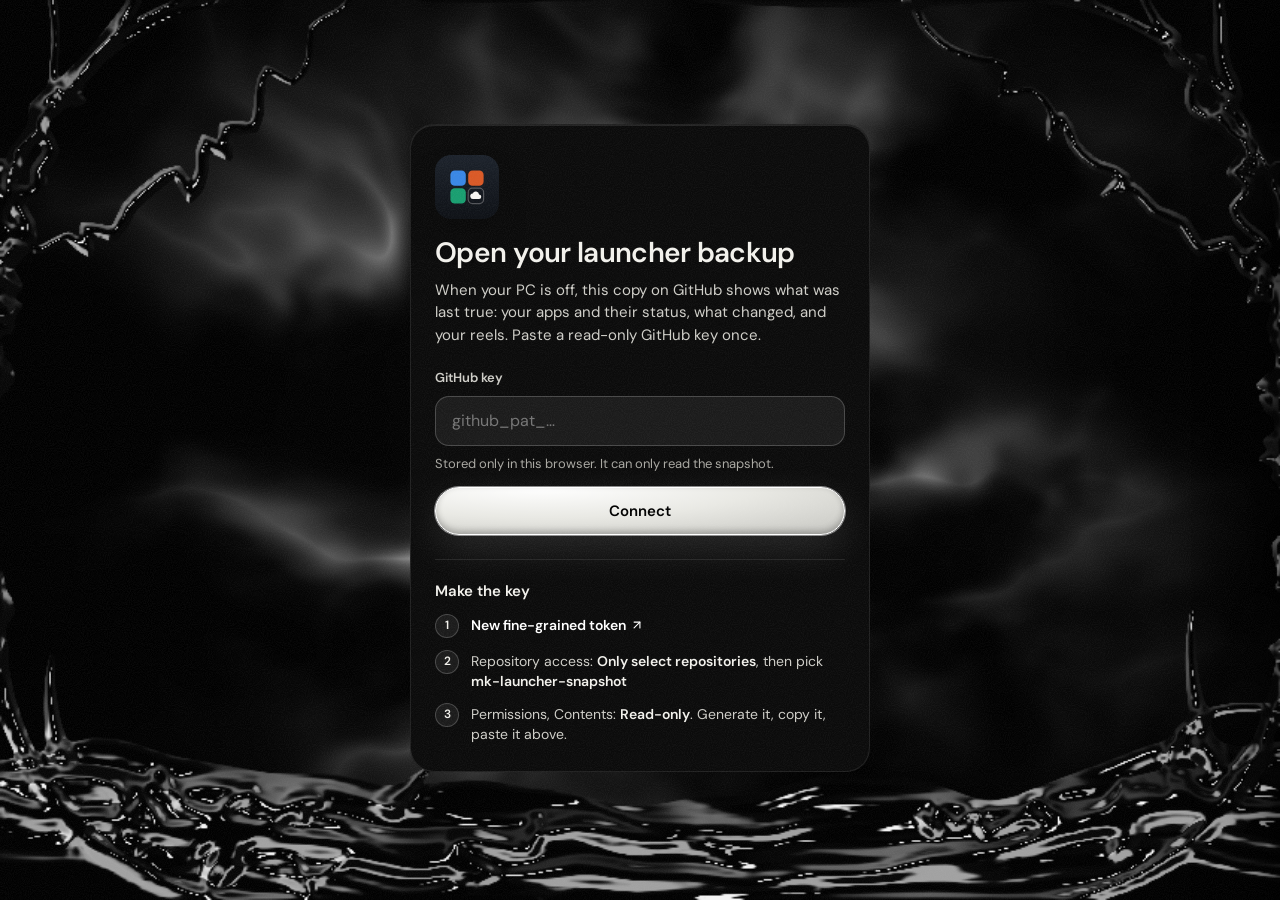
==== commit cd823026: "Publish the launcher shell 1.14.0" ====
--- a/index.html
+++ b/index.html
@@ -11,6 +11,7 @@
   <meta name="description" content="All of Mohamed's apps, sites, repos and PC in one place.">
   <meta name="theme-color" content="#0a0a0b" media="(prefers-color-scheme: dark)">
   <meta name="theme-color" content="#f2f0ec" media="(prefers-color-scheme: light)">
+  <script src="skin-boot.js"></script>
   <meta name="apple-mobile-web-app-capable" content="yes">
   <meta name="mobile-web-app-capable" content="yes">
   <meta name="apple-mobile-web-app-status-bar-style" content="black-translucent">
@@ -25,6 +26,9 @@
   <link rel="stylesheet" href="cinema.css">
   <link rel="stylesheet" href="plans.css">
   <link rel="stylesheet" href="waiting.css">
+  <link rel="stylesheet" href="ink-kit/tokens.css">
+  <link rel="stylesheet" href="ink-kit/components.css">
+  <link rel="stylesheet" href="skin-ink.css">
   <script type="module" src="app.js"></script>
 </head>
 <body>
--- a/app.css
+++ b/app.css
@@ -62,6 +62,22 @@
   --main-glass: rgb(26 24 22 / 0.5); --main-line: rgb(255 255 255 / 0.12); --main-lip: rgb(255 255 255 / 0.08);
   --main-tint: 22%; --main-edge: 46%; --main-glow: 80%; --main-shadow: 0 0 #0000;
   --badge: var(--starting); --badge-ink: #1b1306;
+  /* ink-skin tokens (same value in both themes unless a light block says otherwise) */
+  --mix-light: #fff; --mix-dark: #000;                       /* color-mix operands */
+  --icon-default: #495057; --icon-base: #4b4f56; --main-app-c: #8a5a2b; /* app-colour fallbacks */
+  --icon-fg: #fff; --icon-shine: rgb(255 255 255 / 0.28); --icon-shade: rgb(0 0 0 / 0.16);
+  --glow-warm-tint: #b07a3c; --room-sheen: rgb(255 255 255 / 0.025);
+  --panel-lip: rgb(255 255 255 / 0.05); --scrim: rgb(0 0 0 / 0.5);
+  --cmp-line: #fff; --cmp-line-edge: rgb(0 0 0 / 0.25); --cmp-knob: #fff; --cmp-knob-ink: #10151c; --cmp-knob-shadow: rgb(0 0 0 / 0.4);
+  --cmp-tag-bg: rgb(10 10 11 / 0.72); --cmp-tag-ink: #fff; --preview-paper: #fff; --preview-letterbox: #000;
+  --rail-tint: rgb(255 255 255 / 0.012); --sub-row-tint: rgb(255 255 255 / 0.015); --float-phone-dark: rgb(16 16 18 / 0.97);
+  --ask-art-bg: #14110e; --connect-logo-shadow: rgb(0 0 0 / 0.8);
+  --host-bg: #0a0a0b; --host-solid: #141416; --host-ink: #f5f3f0; --host-ink-3: #8f8a83;
+  --host-pill-line: rgb(255 255 255 / 0.17); --host-pill-bg: rgb(20 20 22 / 0.62); --host-pill-shadow: rgb(0 0 0 / 0.7); --host-pill-lip: rgb(255 255 255 / 0.08);
+  --host-menu-line: rgb(255 255 255 / 0.14); --host-menu-bg: rgb(20 20 22 / 0.8); --host-menu-shadow: rgb(0 0 0 / 0.8);
+  --host-menu-hover: rgb(255 255 255 / 0.09); --host-menu-icon: #bcb7b0; --host-drop: #ff9a90;
+  --glyph-book: #7d55c7; --glyph-film: #c0392b; --glyph-globe: #23866a; --glyph-sparkles: #b14f96; --glyph-mic: #12a07a; --glyph-folder: #c98a2c; --glyph-code: #5b6776;
+  --repo-private: #4b5563; --repo-public: #1f6feb;
 }
 @media (prefers-color-scheme: light) {
   :root:where(:not([data-theme="dark"])) {
@@ -122,12 +138,12 @@
 /* The room is lit by the app he is in: its colour pours in from the top, like MK Cinema's film light. */
 body::before {
   /* any app colour, pulled a little toward warm amber so a red or blue app still lights the room softly */
-  --glow-warm: color-mix(in oklab, var(--glow) 72%, #b07a3c);
+  --glow-warm: color-mix(in oklab, var(--glow) 72%, var(--glow-warm-tint));
   content: ""; position: fixed; inset: 0; z-index: -1; pointer-events: none;
   background:
     radial-gradient(44% 40% at 40% 10%, color-mix(in srgb, var(--glow-warm) var(--glow-mix), transparent), transparent 72%),
     radial-gradient(34% 30% at 78% -4%, color-mix(in srgb, var(--glow-warm) calc(var(--glow-mix) * 0.55), transparent), transparent 70%),
-    radial-gradient(60% 50% at 30% 110%, rgb(255 255 255 / 0.025), transparent 70%);
+    radial-gradient(60% 50% at 30% 110%, var(--room-sheen), transparent 70%);
   transition: background 900ms var(--ease);
 }
 body::after {
@@ -240,12 +256,12 @@
 
 /* ---------- app icon: a glossy squircle in the app's own colour ---------- */
 .aicon {
-  --c: #4b4f56;
+  --c: var(--icon-base);
   position: relative; flex: none; display: grid; place-items: center;
   width: 46px; height: 46px; border-radius: 24%;
-  background: linear-gradient(162deg, color-mix(in srgb, var(--c) 78%, #fff) 0%, var(--c) 46%, color-mix(in srgb, var(--c) 72%, #000) 100%);
-  color: #fff;
-  box-shadow: inset 0 1px 0 rgb(255 255 255 / 0.28), inset 0 -10px 18px rgb(0 0 0 / 0.16),
+  background: linear-gradient(162deg, color-mix(in srgb, var(--c) 78%, var(--mix-light)) 0%, var(--c) 46%, color-mix(in srgb, var(--c) 72%, var(--mix-dark)) 100%);
+  color: var(--icon-fg);
+  box-shadow: inset 0 1px 0 var(--icon-shine), inset 0 -10px 18px var(--icon-shade),
     0 10px 22px -12px color-mix(in srgb, var(--c) 75%, transparent);
 }
 .aicon svg.g { width: 48%; height: 48%; stroke-width: 2; }
@@ -375,7 +391,7 @@
 .changes-panel {
   padding: 22px; border-radius: var(--r-big); background: var(--panel); border: 1px solid var(--line);
   backdrop-filter: var(--blur); -webkit-backdrop-filter: var(--blur);
-  box-shadow: inset 0 1px 0 rgb(255 255 255 / 0.05);
+  box-shadow: inset 0 1px 0 var(--panel-lip);
 }
 .changes-panel .section { margin: 0; }
 .changes-panel .section-head { flex-wrap: wrap; row-gap: 2px; margin-bottom: 14px; }
@@ -483,7 +499,7 @@
 .tooltip .tr i { width: 8px; height: 8px; border-radius: 2px; }
 
 /* panel (desktop side panel, phone bottom sheet) */
-.scrim { position: fixed; inset: 0; z-index: 60; background: rgb(0 0 0 / 0.5); opacity: 0; transition: opacity 200ms var(--ease); }
+.scrim { position: fixed; inset: 0; z-index: 60; background: var(--scrim); opacity: 0; transition: opacity 200ms var(--ease); }
 .scrim.on { opacity: 1; }
 .panel {
   position: fixed; z-index: 70; left: 0; right: 0; bottom: 0; max-height: 92dvh;
@@ -511,16 +527,16 @@
 .compare img { display: block; width: 100%; height: auto; pointer-events: none; }
 .compare .after { position: absolute; inset: 0; clip-path: inset(0 0 0 var(--pos, 50%)); }
 .compare .handle {
-  position: absolute; top: 0; bottom: 0; left: var(--pos, 50%); width: 2px; margin-left: -1px; background: #fff;
-  box-shadow: 0 0 0 1px rgb(0 0 0 / 0.25);
+  position: absolute; top: 0; bottom: 0; left: var(--pos, 50%); width: 2px; margin-left: -1px; background: var(--cmp-line);
+  box-shadow: 0 0 0 1px var(--cmp-line-edge);
 }
 .compare .knob {
   position: absolute; top: 50%; left: 50%; width: 38px; height: 38px; margin: -19px 0 0 -19px; border-radius: 50%;
-  background: #fff; color: #10151c; display: grid; place-items: center; box-shadow: 0 2px 12px rgb(0 0 0 / 0.4);
+  background: var(--cmp-knob); color: var(--cmp-knob-ink); display: grid; place-items: center; box-shadow: 0 2px 12px var(--cmp-knob-shadow);
 }
 .compare .tagl, .compare .tagr {
   position: absolute; top: 10px; padding: 4px 10px; border-radius: 999px; font-size: 12px; font-weight: 600;
-  background: rgb(10 10 11 / 0.72); color: #fff; backdrop-filter: blur(8px); -webkit-backdrop-filter: blur(8px);
+  background: var(--cmp-tag-bg); color: var(--cmp-tag-ink); backdrop-filter: blur(8px); -webkit-backdrop-filter: blur(8px);
 }
 .compare .tagl { left: 10px; }
 .compare .tagr { right: 10px; }
@@ -532,8 +548,8 @@
 .crumbs button { border: 0; background: none; color: var(--ink-2); cursor: pointer; padding: 5px 8px; border-radius: 8px; }
 .crumbs button:hover { background: var(--hover); color: var(--ink); }
 .ficon { width: 38px; height: 38px; border-radius: 11px; display: grid; place-items: center; background: var(--raised); color: var(--ink-2); flex: none; }
-.preview-frame { width: 100%; height: 70dvh; border: 0; border-radius: 14px; background: #fff; }
-.preview-media { width: 100%; max-height: 70dvh; border-radius: 14px; background: #000; display: block; }
+.preview-frame { width: 100%; height: 70dvh; border: 0; border-radius: 14px; background: var(--preview-paper); }
+.preview-media { width: 100%; max-height: 70dvh; border-radius: 14px; background: var(--preview-letterbox); display: block; }
 
 /* toast */
 .toast {
@@ -549,7 +565,7 @@
   .app { display: grid; grid-template-columns: var(--rail-w) minmax(0, 1fr); grid-template-rows: auto 1fr; transition: grid-template-columns 260ms var(--ease); }
   .rail {
     display: flex; flex-direction: column; grid-row: 1 / span 2; position: sticky; top: 0; height: 100dvh;
-    padding: 26px 18px 20px; border-right: 1px solid var(--line); background: rgb(255 255 255 / 0.012);
+    padding: 26px 18px 20px; border-right: 1px solid var(--line); background: var(--rail-tint);
   }
   .brand { display: flex; align-items: center; gap: 10px; padding: 2px 2px 30px 10px; min-height: 40px; }
   .brand .logo { display: none; width: 34px; height: 34px; }
@@ -604,9 +620,9 @@
   .chips { margin: 0; padding: 2px 0 4px; flex-wrap: wrap; overflow: visible; }
 }
 /* phones: float glass rises to near-solid in the dark theme only (auto-light used to get a dark tab bar with an invisible pill) */
-@media (max-width: 759px) and (prefers-color-scheme: dark) { :root:not([data-theme="light"]) { --float: rgb(16 16 18 / 0.97); } }
+@media (max-width: 759px) and (prefers-color-scheme: dark) { :root:not([data-theme="light"]) { --float: var(--float-phone-dark); } }
 @media (max-width: 759px) {
-  :root[data-theme="dark"] { --float: rgb(16 16 18 / 0.97); }
+  :root[data-theme="dark"] { --float: var(--float-phone-dark); }
   .tabbar, .dock-search .search { backdrop-filter: blur(30px) saturate(1.4); -webkit-backdrop-filter: blur(30px) saturate(1.4); }
   .desk-only { display: none !important; }
   .page-title { display: none; }
@@ -649,7 +665,7 @@
 html.route-reels main#view { padding: 0; }
 
 /* the Ask Claude panel, opened from a reel */
-.ask-art { width: 64px; height: 64px; flex: none; border-radius: 16px; background: #14110e center / cover; border: 1px solid var(--line); }
+.ask-art { width: 64px; height: 64px; flex: none; border-radius: 16px; background: var(--ask-art-bg) center / cover; border: 1px solid var(--line); }
 .ask-body .seg { margin-bottom: 4px; flex-wrap: wrap; }
 .ask-body .btns { margin-top: 14px; }
 .idea {
@@ -682,7 +698,7 @@
 .set-row:first-child { border-top: 0; }
 .set-row.col { flex-direction: column; align-items: stretch; gap: 12px; }
 .set-row.wrap { flex-wrap: wrap; }
-.set-row.sub { padding-left: 34px; min-height: 56px; background: rgb(255 255 255 / 0.015); }
+.set-row.sub { padding-left: 34px; min-height: 56px; background: var(--sub-row-tint); }
 .set-row.sub.off { opacity: 0.55; }
 .set-text { flex: 1; min-width: 200px; display: flex; flex-direction: column; gap: 2px; }
 .set-text b { font-size: 16px; font-weight: 600; }
@@ -809,9 +825,9 @@
 .connect .nowrap { white-space: nowrap; }
 .connect-card {
   box-sizing: border-box; width: min(460px, 100%); padding: 30px 24px 26px; border-radius: 24px; background: var(--panel); border: 1px solid var(--line);
-  backdrop-filter: var(--blur); -webkit-backdrop-filter: var(--blur); box-shadow: inset 0 1px 0 rgb(255 255 255 / 0.05);
-}
-.connect-logo { width: 64px; height: 64px; border-radius: 16px; display: block; margin-bottom: 18px; box-shadow: 0 18px 40px -18px rgb(0 0 0 / 0.8); }
+  backdrop-filter: var(--blur); -webkit-backdrop-filter: var(--blur); box-shadow: inset 0 1px 0 var(--panel-lip);
+}
+.connect-logo { width: 64px; height: 64px; border-radius: 16px; display: block; margin-bottom: 18px; box-shadow: 0 18px 40px -18px var(--connect-logo-shadow); }
 .connect-card h1 { font-size: 28px; font-weight: 600; letter-spacing: -0.025em; line-height: 1.12; margin: 0 0 10px; }
 .connect-lede { color: var(--ink-2); font-size: 15px; line-height: 1.5; margin: 0 0 22px; }
 .connect-card form { display: grid; gap: 8px; }
@@ -849,31 +865,31 @@
    insets of its own; the strips behind the status bar and home indicator stay room-ink (white status text). */
 .host {
   position: fixed; z-index: 80; top: 0; left: 0; right: 0; height: 100lvh; min-height: 100%;
-  background: #0a0a0b; opacity: 0; transform: scale(0.985); transition: opacity 220ms var(--ease), transform 260ms var(--ease);
+  background: var(--host-bg); opacity: 0; transform: scale(0.985); transition: opacity 220ms var(--ease), transform 260ms var(--ease);
 }
 .host.on { opacity: 1; transform: none; }
 .host[hidden] { display: none; }
 html.host-on body { overscroll-behavior: none; }
 html.host-on .app { visibility: hidden; }
 .host-stage { position: absolute; inset: var(--safe-t) env(safe-area-inset-right, 0px) var(--safe-b) env(safe-area-inset-left, 0px); }
-.host-frame { display: block; width: 100%; height: 100%; border: 0; background: #0a0a0b; color-scheme: normal; }
+.host-frame { display: block; width: 100%; height: 100%; border: 0; background: var(--host-bg); color-scheme: normal; }
 .host-cover {
-  position: absolute; inset: 0; display: grid; place-items: center; background: #0a0a0b; color: #f5f3f0;
+  position: absolute; inset: 0; display: grid; place-items: center; background: var(--host-bg); color: var(--host-ink);
   transition: opacity 260ms var(--ease), visibility 0s linear 0s;
 }
 .host-cover.gone { opacity: 0; visibility: hidden; pointer-events: none; transition: opacity 260ms var(--ease), visibility 0s linear 260ms; }
 .host-cover-in { display: grid; justify-items: center; gap: 12px; text-align: center; }
 .host-cover .aicon { width: 76px; height: 76px; border-radius: 22px; }
 .host-name { font-size: 20px; font-weight: 600; letter-spacing: -0.015em; }
-.host-wait { color: #8f8a83; font-size: 14px; animation: host-breathe 1.6s ease-in-out infinite; }
-.host-slow { margin-top: 6px; color: #f5f3f0; }
+.host-wait { color: var(--host-ink-3); font-size: 14px; animation: host-breathe 1.6s ease-in-out infinite; }
+.host-slow { margin-top: 6px; color: var(--host-ink); }
 @keyframes host-breathe { 50% { opacity: 0.45; } }
 
 .host-pill {
   position: absolute; z-index: 2; display: inline-flex; align-items: center; gap: 4px; height: 36px; padding: 0 14px 0 9px;
-  border-radius: 999px; border: 1px solid rgb(255 255 255 / 0.17); color: #f5f3f0; font: 600 13px/1 var(--font); letter-spacing: -0.005em;
-  background: rgb(20 20 22 / 0.62); backdrop-filter: blur(20px) saturate(1.5); -webkit-backdrop-filter: blur(20px) saturate(1.5);
-  box-shadow: 0 10px 30px -10px rgb(0 0 0 / 0.7), inset 0 1px 0 rgb(255 255 255 / 0.08);
+  border-radius: 999px; border: 1px solid var(--host-pill-line); color: var(--host-ink); font: 600 13px/1 var(--font); letter-spacing: -0.005em;
+  background: var(--host-pill-bg); backdrop-filter: blur(20px) saturate(1.5); -webkit-backdrop-filter: blur(20px) saturate(1.5);
+  box-shadow: 0 10px 30px -10px var(--host-pill-shadow), inset 0 1px 0 var(--host-pill-lip);
   cursor: pointer; touch-action: none; user-select: none; -webkit-user-select: none; -webkit-touch-callout: none;
   transition: top 280ms var(--ease), left 280ms var(--ease), right 280ms var(--ease), bottom 280ms var(--ease), transform 160ms var(--ease);
 }
@@ -886,23 +902,23 @@
 .host-pill[data-corner="bl"], .host-menu[data-corner="bl"] { bottom: calc(var(--safe-b) + 10px); left: calc(env(safe-area-inset-left, 0px) + 10px); }
 .host-pill[data-corner="br"], .host-menu[data-corner="br"] { bottom: calc(var(--safe-b) + 10px); right: calc(env(safe-area-inset-right, 0px) + 10px); }
 .host-menu { position: absolute; z-index: 3; min-width: 200px; padding: 6px; border-radius: 16px;
-  border: 1px solid rgb(255 255 255 / 0.14); background: rgb(20 20 22 / 0.8); color: #f5f3f0;
-  backdrop-filter: blur(24px) saturate(1.5); -webkit-backdrop-filter: blur(24px) saturate(1.5); box-shadow: 0 18px 50px -16px rgb(0 0 0 / 0.8); }
+  border: 1px solid var(--host-menu-line); background: var(--host-menu-bg); color: var(--host-ink);
+  backdrop-filter: blur(24px) saturate(1.5); -webkit-backdrop-filter: blur(24px) saturate(1.5); box-shadow: 0 18px 50px -16px var(--host-menu-shadow); }
 .host-menu[data-corner^="t"] { margin-top: 44px; }
 .host-menu[data-corner^="b"] { margin-bottom: 44px; }
 .host-menu[hidden] { display: none; }
 .host-menu button { display: flex; width: 100%; align-items: center; gap: 10px; height: 44px; padding: 0 12px; border: 0; border-radius: 11px;
   background: none; color: inherit; font: 500 15px/1 var(--font); text-align: start; cursor: pointer; }
-.host-menu button:hover, .host-menu button:focus-visible { background: rgb(255 255 255 / 0.09); outline: none; }
-.host-menu button svg.g { width: 18px; height: 18px; color: #bcb7b0; }
-.host-menu [data-host="drop"] { color: #ff9a90; }
-.host-menu [data-host="drop"] svg.g { color: #ff9a90; }
+.host-menu button:hover, .host-menu button:focus-visible { background: var(--host-menu-hover); outline: none; }
+.host-menu button svg.g { width: 18px; height: 18px; color: var(--host-menu-icon); }
+.host-menu [data-host="drop"] { color: var(--host-drop); }
+.host-menu [data-host="drop"] svg.g { color: var(--host-drop); }
 @media (prefers-reduced-motion: reduce) {
   .host, .host-pill, .host-cover { transition: none; transform: none; }
   .host-wait { animation: none; }
 }
 @media (prefers-reduced-transparency: reduce) {
-  .host-pill, .host-menu { backdrop-filter: none; -webkit-backdrop-filter: none; background: #141416; }
+  .host-pill, .host-menu { backdrop-filter: none; -webkit-backdrop-filter: none; background: var(--host-solid); }
 }
 
 /* ---------- Home: the owner's Milk concept (28 Oct 2026) ----------
@@ -917,7 +933,7 @@
 .home-head, html.route-home .topbar:not(.scrolled) .phone-only { text-shadow: var(--hero-text-glow); } /* words stay readable over the palms */
 .home-status { margin-top: 12px; font-size: 15px; gap: 14px; }
 .main-app {
-  --c: #8a5a2b;
+  --c: var(--main-app-c);
   position: relative; display: flex; align-items: center; gap: 12px; padding: 12px;
   border-radius: var(--r-big);
   background: linear-gradient(135deg, color-mix(in srgb, var(--c) var(--main-tint), var(--main-glass)), var(--main-glass) 70%);
--- a/reels.css
+++ b/reels.css
@@ -1,5 +1,38 @@
 /* Reels: full-screen stories and real clips. One stylesheet for the launcher (#/reels) and MK News (news/#/reels):
    both pages load it next to their own. It reads the launcher's token names; MK News maps them in news.css. */
+
+/* Colour tokens (--rl-*). A reel is media and stays dark in both themes, so the values are the same in light and dark;
+   a theme restyles Reels by overriding these only. */
+:root {
+  /* the reel's own palette (re-exposed to the launcher's names on .reels-track) */
+  --rl-ink: #f6f2ec; --rl-ink-2: rgb(246 242 236 / 0.8); --rl-ink-3: rgb(246 242 236 / 0.62);
+  --rl-pill: #f7f5f2; --rl-pill-ink: #0b0b0c; --rl-pill-glow: rgb(255 255 255 / 0.4);
+  --rl-raised: rgb(255 255 255 / 0.12); --rl-hover: rgb(255 255 255 / 0.18); --rl-line: rgb(255 255 255 / 0.16); --rl-line-strong: rgb(255 255 255 / 0.28);
+  --rl-accent: #e9a54b; --rl-accent-soft: rgb(233 165 75 / 0.16); --rl-accent-text: #f3c27a;
+  /* picture layer and tints */
+  --rl-media-bg: #0b0a09;
+  --rl-media-warm-1: #4a2e14; --rl-media-warm-2: #22160d; --rl-media-warm-3: #120e0b;
+  --rl-tint-glow: rgb(233 165 75 / 0.34); --rl-tint-1: #3a2614; --rl-tint-2: #17110c; --rl-tint-3: #0e0b09;
+  --rl-shimmer-1: #15120f; --rl-shimmer-2: #211c17;
+  --rl-logo-card: rgb(255 248 240 / 0.94); --rl-logo-ring: rgb(255 255 255 / 0.2);
+  /* the dark fade under the copy */
+  --rl-shade-97: rgb(9 8 7 / 0.97); --rl-shade-92: rgb(9 8 7 / 0.92); --rl-shade-90: rgb(9 8 7 / 0.9);
+  --rl-shade-70: rgb(9 8 7 / 0.7); --rl-shade-55: rgb(9 8 7 / 0.55); --rl-shade-0: rgb(9 8 7 / 0);
+  /* text and glass on the picture */
+  --rl-white: #fff;
+  --rl-on-media-88: rgb(255 255 255 / 0.88); --rl-on-media-80: rgb(255 255 255 / 0.8); --rl-on-media-74: rgb(255 255 255 / 0.74);
+  --rl-on-media-72: rgb(255 255 255 / 0.72); --rl-on-media-66: rgb(255 255 255 / 0.66); --rl-on-media-62: rgb(255 255 255 / 0.62);
+  --rl-on-media-60: rgb(255 255 255 / 0.6);
+  --rl-kind-bg: rgb(255 255 255 / 0.14); --rl-kind-line: rgb(255 255 255 / 0.18);
+  --rl-why-bg: rgb(255 255 255 / 0.1); --rl-why-line: rgb(255 255 255 / 0.15);
+  --rl-photo-line: rgb(255 255 255 / 0.14); --rl-progress-track: rgb(255 255 255 / 0.2); --rl-column-ring: rgb(255 255 255 / 0.08);
+  --rl-sound-bg: rgb(20 18 16 / 0.55); --rl-sound-line: rgb(255 255 255 / 0.22);
+  --rl-rb-bg: rgb(20 18 16 / 0.5); --rl-rb-hover: rgb(40 36 32 / 0.66); --rl-flash-bg: rgb(0 0 0 / 0.42);
+  --rl-opaque-btn: #1c1916; --rl-opaque-card: rgb(28 25 22 / 0.92);
+  --rl-ok: #3fd18c; --rl-ok-glow: rgb(63 209 140 / 0.7); --rl-down: #ff7b6e;
+  --rl-shadow-90: rgb(0 0 0 / 0.9); --rl-shadow-85: rgb(0 0 0 / 0.85); --rl-shadow-70: rgb(0 0 0 / 0.7);
+  --rl-shadow-60: rgb(0 0 0 / 0.6); --rl-shadow-50: rgb(0 0 0 / 0.5); --rl-shadow-45: rgb(0 0 0 / 0.45);
+}
 
 /* ---------- Reels: MK News as full-screen stories ---------- */
 /* A reel is media: it stays dark in both themes, like a photo or a film still. Only the room around it follows the theme. */
@@ -7,13 +40,13 @@
 .reels-glow { display: none; }
 .reels-col { position: absolute; inset: 0; }
 .reels-track {
-  --ink: #f6f2ec; --ink-2: rgb(246 242 236 / 0.8); --ink-3: rgb(246 242 236 / 0.62);
-  --pill: #f7f5f2; --pill-ink: #0b0b0c; --pill-glow: rgb(255 255 255 / 0.4);
-  --raised: rgb(255 255 255 / 0.12); --hover: rgb(255 255 255 / 0.18); --line: rgb(255 255 255 / 0.16); --line-strong: rgb(255 255 255 / 0.28);
-  --accent: #e9a54b; --accent-soft: rgb(233 165 75 / 0.16);
+  --ink: var(--rl-ink); --ink-2: var(--rl-ink-2); --ink-3: var(--rl-ink-3);
+  --pill: var(--rl-pill); --pill-ink: var(--rl-pill-ink); --pill-glow: var(--rl-pill-glow);
+  --raised: var(--rl-raised); --hover: var(--rl-hover); --line: var(--rl-line); --line-strong: var(--rl-line-strong);
+  --accent: var(--rl-accent); --accent-soft: var(--rl-accent-soft);
   color-scheme: dark;
   position: absolute; inset: 0; overflow-y: auto; overscroll-behavior: contain; scroll-snap-type: y mandatory;
-  scrollbar-width: none; background: #0b0a09; color: var(--ink); border-radius: 0 0 26px 26px; outline: none;
+  scrollbar-width: none; background: var(--rl-media-bg); color: var(--ink); border-radius: 0 0 26px 26px; outline: none;
 }
 .reels-track::-webkit-scrollbar { display: none; }
 .reels-track:focus-visible { box-shadow: inset 0 0 0 2px var(--accent); }
@@ -29,7 +62,7 @@
    reel went black on the iPhone (2026-10-24). */
 .reel-media {
   position: absolute; inset: 0; z-index: -2; overflow: hidden;
-  background: radial-gradient(120% 80% at 70% 30%, #4a2e14 0%, #22160d 45%, #120e0b 100%);
+  background: radial-gradient(120% 80% at 70% 30%, var(--rl-media-warm-1) 0%, var(--rl-media-warm-2) 45%, var(--rl-media-warm-3) 100%);
 }
 .reel-art { position: absolute; inset: 0; width: 100%; height: 100%; object-fit: cover; object-position: 72% 50%; transform: scale(1.08); }
 .reel-art[hidden] { display: none; }
@@ -38,19 +71,19 @@
 .reel-art.blur { inset: -12%; width: 124%; height: 124%; filter: blur(30px) saturate(1.15) brightness(0.48); transform: none; }
 .reel-tint {
   position: absolute; inset: 0;
-  background: radial-gradient(90% 60% at 50% 34%, rgb(233 165 75 / 0.34), transparent 70%),
-              linear-gradient(160deg, #3a2614, #17110c 55%, #0e0b09);
+  background: radial-gradient(90% 60% at 50% 34%, var(--rl-tint-glow), transparent 70%),
+              linear-gradient(160deg, var(--rl-tint-1), var(--rl-tint-2) 55%, var(--rl-tint-3));
 }
 /* a source's logo on a tinted card, when the story has no picture of its own */
 .reel-photo.logo { align-items: center; }
 .reel-logo {
   display: grid; place-items: center; width: min(46%, 220px); aspect-ratio: 1; border-radius: 30%;
-  background: rgb(255 248 240 / 0.94); box-shadow: 0 30px 80px -30px rgb(0 0 0 / 0.9), 0 0 0 1px rgb(255 255 255 / 0.2);
+  background: var(--rl-logo-card); box-shadow: 0 30px 80px -30px var(--rl-shadow-90), 0 0 0 1px var(--rl-logo-ring);
 }
 .reel-photo.logo .reel-logo img { width: 62%; height: 62%; max-width: none; max-height: none; object-fit: contain; border: 0; border-radius: 16%; box-shadow: none; animation: none !important; }
 
 /* a real clip: the video fills the reel, the thumbnail holds the frame until the player really plays */
-.reel-video { position: absolute; inset: 0; z-index: -1; overflow: hidden; container-type: size; background: #0b0a09; }
+.reel-video { position: absolute; inset: 0; z-index: -1; overflow: hidden; container-type: size; background: var(--rl-media-bg); }
 .reel-video .poster { position: absolute; inset: 0; width: 100%; height: 100%; object-fit: cover; z-index: 1; transition: opacity 500ms var(--ease); }
 .reel.playing .reel-video .poster { opacity: 0; }
 .reel-video iframe {
@@ -61,8 +94,8 @@
 }
 .reel.clip .reel-shade {
   background:
-    linear-gradient(to top, rgb(9 8 7 / 0.92) 0%, rgb(9 8 7 / 0.7) 22%, rgb(9 8 7 / 0) 46%),
-    linear-gradient(to bottom, rgb(9 8 7 / 0.55) 0%, rgb(9 8 7 / 0) 16%);
+    linear-gradient(to top, var(--rl-shade-92) 0%, var(--rl-shade-70) 22%, var(--rl-shade-0) 46%),
+    linear-gradient(to bottom, var(--rl-shade-55) 0%, var(--rl-shade-0) 16%);
 }
 .reel.clip .reel-copy { grid-row: 3; }
 .reel.clip .reel-title.t-l { font-size: 26px; }
@@ -70,23 +103,23 @@
 .reel.clip .reel-why .txt { -webkit-line-clamp: 2; }
 .reel-sound {
   position: absolute; z-index: 3; right: 16px; top: calc(var(--safe-t) + 58px); display: inline-flex; align-items: center; gap: 7px;
-  height: 36px; padding: 0 14px 0 11px; border-radius: 999px; border: 1px solid rgb(255 255 255 / 0.22); cursor: pointer;
-  background: rgb(20 18 16 / 0.55); color: #fff; font: 600 13px/1 var(--font);
+  height: 36px; padding: 0 14px 0 11px; border-radius: 999px; border: 1px solid var(--rl-sound-line); cursor: pointer;
+  background: var(--rl-sound-bg); color: var(--rl-white); font: 600 13px/1 var(--font);
   backdrop-filter: blur(14px) saturate(1.3); -webkit-backdrop-filter: blur(14px) saturate(1.3);
 }
 .reel-sound svg.g { width: 17px; height: 17px; }
 .reel-sound::before { content: ""; position: absolute; inset: -5px -2px; } /* a 44px target */
-.reel-sound[aria-pressed="true"] { background: #f7f5f2; color: #0b0b0c; border-color: transparent; }
+.reel-sound[aria-pressed="true"] { background: var(--rl-pill); color: var(--rl-pill-ink); border-color: transparent; }
 .reel-shade {
   position: absolute; inset: 0; z-index: -1; pointer-events: none;
   background:
-    linear-gradient(to top, rgb(9 8 7 / 0.97) 0%, rgb(9 8 7 / 0.9) 30%, rgb(9 8 7 / 0.55) 52%, rgb(9 8 7 / 0) 74%),
-    linear-gradient(to bottom, rgb(9 8 7 / 0.7) 0%, rgb(9 8 7 / 0) 18%);
+    linear-gradient(to top, var(--rl-shade-97) 0%, var(--rl-shade-90) 30%, var(--rl-shade-55) 52%, var(--rl-shade-0) 74%),
+    linear-gradient(to bottom, var(--rl-shade-70) 0%, var(--rl-shade-0) 18%);
 }
 .reel-photo { grid-row: 2; min-height: 0; display: flex; align-items: center; justify-content: center; padding: 6px 18px 18px; }
 .reel-photo img {
   display: block; max-width: 100%; max-height: 100%; min-height: 0; object-fit: contain; border-radius: 18px;
-  border: 1px solid rgb(255 255 255 / 0.14); box-shadow: 0 28px 70px -24px rgb(0 0 0 / 0.85);
+  border: 1px solid var(--rl-photo-line); box-shadow: 0 28px 70px -24px var(--rl-shadow-85);
   opacity: 0; transition: opacity 400ms var(--ease);
 }
 .reel-photo img[src] { opacity: 1; }
@@ -94,87 +127,87 @@
 @keyframes reel-breathe { from { transform: scale(1); } to { transform: scale(1.035); } }
 .reel-progress {
   position: absolute; z-index: 2; left: 16px; right: 16px; top: calc(var(--safe-t) + 9px); height: 3px; border-radius: 3px;
-  background: rgb(255 255 255 / 0.2); overflow: hidden; opacity: 0; transition: opacity 200ms var(--ease);
-}
-.reel-progress i { display: block; height: 100%; background: #fff; transform-origin: left center; transform: scaleX(0); }
+  background: var(--rl-progress-track); overflow: hidden; opacity: 0; transition: opacity 200ms var(--ease);
+}
+.reel-progress i { display: block; height: 100%; background: var(--rl-white); transform-origin: left center; transform: scaleX(0); }
 .reels-stage.timed .reel.active .reel-progress { opacity: 1; }
 .reel.active .reel-progress i { animation: reel-time var(--dur, 8s) linear forwards; }
 .reels-stage.held .reel.active .reel-progress i { animation-play-state: paused; }
 @keyframes reel-time { to { transform: scaleX(1); } }
 .reel-top {
   grid-row: 1; display: flex; align-items: center; gap: 8px; min-width: 0;
-  padding: calc(var(--safe-t) + 22px) 16px 10px; font-size: 13px; font-weight: 600; color: #fff;
-  text-shadow: 0 1px 8px rgb(0 0 0 / 0.5);
+  padding: calc(var(--safe-t) + 22px) 16px 10px; font-size: 13px; font-weight: 600; color: var(--rl-white);
+  text-shadow: 0 1px 8px var(--rl-shadow-50);
 }
 .reel-top .src { white-space: nowrap; overflow: hidden; text-overflow: ellipsis; min-width: 0; }
 .reel-top .kind {
   flex: none; height: 24px; display: inline-flex; align-items: center; padding: 0 10px; border-radius: 999px;
-  background: rgb(255 255 255 / 0.14); border: 1px solid rgb(255 255 255 / 0.18); font-size: 12px; text-shadow: none;
+  background: var(--rl-kind-bg); border: 1px solid var(--rl-kind-line); font-size: 12px; text-shadow: none;
   backdrop-filter: blur(10px); -webkit-backdrop-filter: blur(10px);
 }
-.reel-top .age { flex: none; font-weight: 400; color: rgb(255 255 255 / 0.74); }
+.reel-top .age { flex: none; font-weight: 400; color: var(--rl-on-media-74); }
 .reel-top .grow { flex: 1; }
-.reel-top .count { flex: none; font-weight: 400; font-size: 12px; color: rgb(255 255 255 / 0.6); }
+.reel-top .count { flex: none; font-weight: 400; font-size: 12px; color: var(--rl-on-media-60); }
 .reel-copy { grid-row: 3; display: flex; flex-direction: column; gap: 12px; padding: 0 86px 20px 18px; min-width: 0; }
 .reel-title {
-  margin: 0; color: #fff; font-weight: 600; line-height: 1.08; letter-spacing: -0.026em; text-wrap: balance;
-  overflow-wrap: anywhere; text-shadow: 0 2px 22px rgb(0 0 0 / 0.45);
+  margin: 0; color: var(--rl-white); font-weight: 600; line-height: 1.08; letter-spacing: -0.026em; text-wrap: balance;
+  overflow-wrap: anywhere; text-shadow: 0 2px 22px var(--rl-shadow-45);
   display: -webkit-box; -webkit-line-clamp: 5; -webkit-box-orient: vertical; overflow: hidden;
 }
 .reel-title.t-l { font-size: 31px; }
 .reel-title.t-m { font-size: 26px; line-height: 1.1; }
 .reel-title.t-s { font-size: 22px; line-height: 1.14; letter-spacing: -0.018em; }
-.reel-title .owner { font-weight: 400; color: rgb(255 255 255 / 0.62); }
+.reel-title .owner { font-weight: 400; color: var(--rl-on-media-62); }
 .reel-why {
   margin: 0; display: flex; flex-direction: column; gap: 4px; padding: 10px 13px 11px; border-radius: 15px;
-  background: rgb(255 255 255 / 0.1); border: 1px solid rgb(255 255 255 / 0.15);
+  background: var(--rl-why-bg); border: 1px solid var(--rl-why-line);
   backdrop-filter: blur(14px) saturate(1.2); -webkit-backdrop-filter: blur(14px) saturate(1.2);
-  color: #fff; font-size: 15.5px; line-height: 1.38;
-}
-.reel-why .lbl { display: inline-flex; align-items: center; gap: 6px; font-size: 12px; font-weight: 600; color: rgb(255 255 255 / 0.72); }
-.reel-why .lbl svg.g { width: 14px; height: 14px; color: #f3c27a; }
+  color: var(--rl-white); font-size: 15.5px; line-height: 1.38;
+}
+.reel-why .lbl { display: inline-flex; align-items: center; gap: 6px; font-size: 12px; font-weight: 600; color: var(--rl-on-media-72); }
+.reel-why .lbl svg.g { width: 14px; height: 14px; color: var(--rl-accent-text); }
 .reel-why .txt { display: -webkit-box; -webkit-line-clamp: 3; -webkit-box-orient: vertical; overflow: hidden; }
 .reel-gist { list-style: none; margin: 0; padding: 0; display: grid; gap: 6px; }
 .reel-gist li {
-  position: relative; padding-left: 16px; font-size: 15px; line-height: 1.4; color: rgb(255 255 255 / 0.88);
-  text-shadow: 0 1px 10px rgb(0 0 0 / 0.5);
+  position: relative; padding-left: 16px; font-size: 15px; line-height: 1.4; color: var(--rl-on-media-88);
+  text-shadow: 0 1px 10px var(--rl-shadow-50);
   display: -webkit-box; -webkit-line-clamp: 2; -webkit-box-orient: vertical; overflow: hidden;
 }
-.reel-gist li::before { content: ""; position: absolute; left: 2px; top: 0.6em; width: 6px; height: 6px; border-radius: 50%; background: rgb(255 255 255 / 0.6); }
+.reel-gist li::before { content: ""; position: absolute; left: 2px; top: 0.6em; width: 6px; height: 6px; border-radius: 50%; background: var(--rl-on-media-60); }
 .reel-gist li[dir="rtl"], .reel-gist li:dir(rtl) { padding: 0 16px 0 0; }
 .reel-gist li:dir(rtl)::before { left: auto; right: 2px; }
 .reel-facts { list-style: none; margin: 0; padding: 0; display: flex; flex-wrap: wrap; gap: 6px; }
 .reel-facts li {
   display: inline-flex; align-items: center; gap: 6px; height: 28px; padding: 0 11px; border-radius: 999px;
-  background: rgb(255 255 255 / 0.1); border: 1px solid rgb(255 255 255 / 0.14); font-size: 12.5px; white-space: nowrap;
-}
-.reel-facts span { color: rgb(255 255 255 / 0.66); }
-.reel-facts b { font-weight: 600; color: #fff; }
-.reel-facts .mark { width: 8px; height: 8px; flex: none; border-radius: 50%; background: #3fd18c; box-shadow: 0 0 8px rgb(63 209 140 / 0.7); }
-.reel-facts .mark.down { border-radius: 2px; background: transparent; box-shadow: inset 0 0 0 1.75px #ff7b6e; }
+  background: var(--rl-why-bg); border: 1px solid var(--rl-photo-line); font-size: 12.5px; white-space: nowrap;
+}
+.reel-facts span { color: var(--rl-on-media-66); }
+.reel-facts b { font-weight: 600; color: var(--rl-white); }
+.reel-facts .mark { width: 8px; height: 8px; flex: none; border-radius: 50%; background: var(--rl-ok); box-shadow: 0 0 8px var(--rl-ok-glow); }
+.reel-facts .mark.down { border-radius: 2px; background: transparent; box-shadow: inset 0 0 0 1.75px var(--rl-down); }
 
 /* the action rail: one set of buttons for the reel on screen */
 .reel-rail { position: absolute; z-index: 3; right: 6px; bottom: 18px; display: flex; flex-direction: column; gap: 8px; }
 .reel-rail[hidden] { display: none; }
 .rb {
   display: flex; flex-direction: column; align-items: center; gap: 4px; width: 68px; padding: 0; border: 0; background: none;
-  color: #fff; font: 600 11px/1.15 var(--font); text-align: center; cursor: pointer; text-shadow: 0 1px 6px rgb(0 0 0 / 0.6);
+  color: var(--rl-white); font: 600 11px/1.15 var(--font); text-align: center; cursor: pointer; text-shadow: 0 1px 6px var(--rl-shadow-60);
   -webkit-tap-highlight-color: transparent;
 }
 .rb svg.g {
   width: 48px; height: 48px; padding: 13px; border-radius: 50%; stroke-width: 1.8;
-  background: rgb(20 18 16 / 0.5); border: 1px solid rgb(255 255 255 / 0.18); box-shadow: 0 8px 22px -10px rgb(0 0 0 / 0.7);
+  background: var(--rl-rb-bg); border: 1px solid var(--rl-kind-line); box-shadow: 0 8px 22px -10px var(--rl-shadow-70);
   backdrop-filter: blur(14px) saturate(1.3); -webkit-backdrop-filter: blur(14px) saturate(1.3);
   transition: background 150ms var(--ease), color 150ms var(--ease), transform 120ms var(--ease);
 }
-.rb:hover svg.g { background: rgb(40 36 32 / 0.66); }
+.rb:hover svg.g { background: var(--rl-rb-hover); }
 .rb:active svg.g { transform: scale(0.94); }
-.rb[aria-pressed="true"] svg.g { background: #f7f5f2; color: #0b0b0c; border-color: transparent; }
+.rb[aria-pressed="true"] svg.g { background: var(--rl-pill); color: var(--rl-pill-ink); border-color: transparent; }
 .rb:focus-visible { outline: none; }
 .rb:focus-visible svg.g { outline: 2px solid var(--accent); outline-offset: 2px; }
 .reel-flash {
   position: absolute; z-index: 3; left: 50%; top: 42%; width: 84px; height: 84px; margin: -42px 0 0 -42px; border-radius: 50%;
-  display: grid; place-items: center; color: #fff; background: rgb(0 0 0 / 0.42); pointer-events: none; opacity: 0;
+  display: grid; place-items: center; color: var(--rl-white); background: var(--rl-flash-bg); pointer-events: none; opacity: 0;
   backdrop-filter: blur(10px); -webkit-backdrop-filter: blur(10px);
 }
 .reel-flash svg.g { width: 34px; height: 34px; }
@@ -182,7 +215,7 @@
 @keyframes reel-flash { 0% { opacity: 0; transform: scale(0.8); } 25% { opacity: 1; transform: scale(1); } 100% { opacity: 0; transform: scale(1.06); } }
 .reel-state {
   position: absolute; z-index: 3; left: 16px; top: calc(var(--safe-t) + 58px); display: inline-flex; align-items: center; gap: 6px;
-  height: 28px; padding: 0 11px; border-radius: 999px; background: #f7f5f2; color: #0b0b0c; font-size: 12.5px; font-weight: 600;
+  height: 28px; padding: 0 11px; border-radius: 999px; background: var(--rl-pill); color: var(--rl-pill-ink); font-size: 12.5px; font-weight: 600;
   opacity: 0; transform: translateY(-4px); pointer-events: none; transition: opacity 180ms var(--ease), transform 180ms var(--ease);
 }
 .reel-state svg.g { width: 14px; height: 14px; }
@@ -193,13 +226,13 @@
 .reel.caught { display: grid; place-items: center; grid-template-rows: 1fr; }
 .reel.caught .reel-art { filter: blur(6px) brightness(0.55); animation: none; }
 .caught-body { display: flex; flex-direction: column; align-items: center; gap: 12px; max-width: 340px; padding: 24px; text-align: center; }
-.caught-body svg.big { width: 56px; height: 56px; color: #fff; stroke-width: 1.6; }
-.caught-body h2 { margin: 4px 0 0; font-size: 30px; font-weight: 600; letter-spacing: -0.025em; line-height: 1.1; color: #fff; }
-.caught-body p { margin: 0; color: rgb(255 255 255 / 0.8); line-height: 1.45; }
+.caught-body svg.big { width: 56px; height: 56px; color: var(--rl-white); stroke-width: 1.6; }
+.caught-body h2 { margin: 4px 0 0; font-size: 30px; font-weight: 600; letter-spacing: -0.025em; line-height: 1.1; color: var(--rl-white); }
+.caught-body p { margin: 0; color: var(--rl-on-media-80); line-height: 1.45; }
 .caught-body .btns { justify-content: center; margin-top: 8px; }
 .caught-body .btn { height: 44px; padding: 0 20px; }
-.caught-body .link-btn { margin-top: 6px; color: #f3c27a; }
-.reel.loading .reel-media { background: linear-gradient(90deg, #15120f, #211c17, #15120f); background-size: 200% 100%; animation: shimmer 1.4s linear infinite; }
+.caught-body .link-btn { margin-top: 6px; color: var(--rl-accent-text); }
+.reel.loading .reel-media { background: linear-gradient(90deg, var(--rl-shimmer-1), var(--rl-shimmer-2), var(--rl-shimmer-1)); background-size: 200% 100%; animation: shimmer 1.4s linear infinite; }
 
 @media (min-width: 760px) {
   .reels-stage { left: var(--rail-w); bottom: 0; display: grid; place-items: center; transition: left 260ms var(--ease); }
@@ -211,7 +244,7 @@
   .reels-glow i.on { opacity: 0.72; }
   .reels-glow::after { content: ""; position: absolute; inset: 0; background: radial-gradient(70% 70% at 50% 50%, transparent 30%, var(--bg) 100%); }
   .reels-col { position: relative; inset: auto; height: min(calc(100dvh - 48px), 1040px); aspect-ratio: 9 / 16; max-width: calc(100vw - var(--rail-w) - 240px); }
-  .reels-track { border-radius: 28px; box-shadow: 0 40px 120px -40px rgb(0 0 0 / 0.85), 0 0 0 1px rgb(255 255 255 / 0.08); }
+  .reels-track { border-radius: 28px; box-shadow: 0 40px 120px -40px var(--rl-shadow-85), 0 0 0 1px var(--rl-column-ring); }
   .reel-copy { padding: 0 24px 26px; gap: 13px; }
   .reel-top { padding: 24px 22px 10px; }
   .reel-progress { left: 22px; right: 22px; top: 12px; }
@@ -246,6 +279,6 @@
 }
 @media (prefers-reduced-transparency: reduce) {
   .rb svg.g, .reel-why, .reel-top .kind, .reel-flash { backdrop-filter: none; -webkit-backdrop-filter: none; }
-  .rb svg.g { background: #1c1916; }
-  .reel-why { background: rgb(28 25 22 / 0.92); }
-}
+  .rb svg.g { background: var(--rl-opaque-btn); }
+  .reel-why { background: var(--rl-opaque-card); }
+}
--- a/cinema.css
+++ b/cinema.css
@@ -1,3 +1,8 @@
+:root {
+  --cin-world-default: #8a5a2b; --cin-live-accent: #ffb340; --cin-live-line: rgb(255 255 255 / 0.1); --cin-live-lip: rgb(255 255 255 / 0.08);
+  --cin-play-ink: #fff; --cin-play-bg: rgb(10 10 11 / 0.55); --cin-play-bg-hover: rgb(10 10 11 / 0.75); --cin-time-bg: rgb(10 10 11 / 0.6);
+  --cin-tick-line: rgb(255 255 255 / 0.85); --cin-tick-bg: rgb(10 10 11 / 0.5); --cin-video-bg: #000;
+}
 /* Cinema: films ranked by the score of their best cuts, what the portfolio shows now, a film's backlog sheet. Tokens from app.css. */
 .cin { max-width: 1400px; }
 .cin-jobslot:empty { display: none; }
@@ -38,18 +43,18 @@
 .cin-head h2 { font-size: 18px; line-height: 1.25; letter-spacing: -0.01em; display: -webkit-box; -webkit-line-clamp: 3; -webkit-box-orient: vertical; overflow: hidden; overflow-wrap: anywhere; }
 .cin-head .about { margin-top: 2px; font-size: 13px; }
 .cin-poster.world {
-  border-color: transparent; color: #fff;
-  background: linear-gradient(162deg, color-mix(in srgb, var(--c, #8a5a2b) 62%, #fff), var(--c, #8a5a2b) 46%, color-mix(in srgb, var(--c, #8a5a2b) 72%, #000));
+  border-color: transparent; color: var(--icon-fg);
+  background: linear-gradient(162deg, color-mix(in srgb, var(--c, var(--cin-world-default)) 62%, var(--mix-light)), var(--c, var(--cin-world-default)) 46%, color-mix(in srgb, var(--c, var(--cin-world-default)) 72%, var(--mix-dark)));
 }
 .broken { visibility: hidden; }
 
 /* on the portfolio now: the featured film lights its own glass */
 .cin-live {
-  --c: #ffb340;
+  --c: var(--cin-live-accent);
   position: relative; overflow: hidden; isolation: isolate; display: grid; gap: 16px; padding: 18px; border-radius: var(--r-big);
   background: linear-gradient(135deg, color-mix(in srgb, var(--c) 18%, var(--card-tint)), var(--card-tint) 70%);
-  border: 1px solid color-mix(in srgb, var(--c) 40%, rgb(255 255 255 / 0.1));
-  box-shadow: inset 0 1px 0 rgb(255 255 255 / 0.08), 0 26px 70px -34px color-mix(in srgb, var(--c) 80%, transparent);
+  border: 1px solid color-mix(in srgb, var(--c) 40%, var(--cin-live-line));
+  box-shadow: inset 0 1px 0 var(--cin-live-lip), 0 26px 70px -34px color-mix(in srgb, var(--c) 80%, transparent);
   backdrop-filter: var(--blur); -webkit-backdrop-filter: var(--blur);
 }
 .cin-live::before {
@@ -106,7 +111,7 @@
 .cin-sheet .section:first-child { margin-top: 18px; }
 .cin-player { position: sticky; top: -4px; z-index: 4; margin-top: 10px; padding: 12px 0 8px; background: var(--float); backdrop-filter: blur(24px) saturate(1.3); -webkit-backdrop-filter: blur(24px) saturate(1.3); } /* -4px: the panel body's own padding */
 .cin-player[hidden] { display: none; }
-.cin-player video { display: block; width: 100%; max-height: 34dvh; border-radius: 14px; background: #000; object-fit: contain; }
+.cin-player video { display: block; width: 100%; max-height: 34dvh; border-radius: 14px; background: var(--cin-video-bg); object-fit: contain; }
 .cin-player-bar { display: flex; align-items: center; gap: 4px; margin-top: 4px; }
 .cin-player-t { flex: 1; min-width: 0; color: var(--ink-2); font-size: 13px; white-space: nowrap; overflow: hidden; text-overflow: ellipsis; }
 .cin-player-bar .icon-btn[aria-pressed="false"] { color: var(--ink-3); } /* sound off */
@@ -132,14 +137,14 @@
 .cin-cut[data-on="true"] { background: var(--accent-soft); border-color: color-mix(in srgb, var(--accent) 50%, transparent); }
 .cin-pic { position: relative; aspect-ratio: 16 / 9; border-radius: 10px; overflow: hidden; background: var(--raised); }
 .cin-pic img { display: block; width: 100%; height: 100%; object-fit: cover; }
-.cin-play { position: absolute; inset: 0; display: grid; place-items: center; padding: 0; border: 0; background: none; color: #fff; cursor: pointer; }
-.cin-play svg.g { width: 30px; height: 30px; padding: 8px 7px 8px 9px; border-radius: 50%; background: rgb(10 10 11 / 0.55); backdrop-filter: blur(6px); -webkit-backdrop-filter: blur(6px); fill: currentColor; stroke-width: 1.5; }
-.cin-play:hover svg.g { background: rgb(10 10 11 / 0.75); }
+.cin-play { position: absolute; inset: 0; display: grid; place-items: center; padding: 0; border: 0; background: none; color: var(--cin-play-ink); cursor: pointer; }
+.cin-play svg.g { width: 30px; height: 30px; padding: 8px 7px 8px 9px; border-radius: 50%; background: var(--cin-play-bg); backdrop-filter: blur(6px); -webkit-backdrop-filter: blur(6px); fill: currentColor; stroke-width: 1.5; }
+.cin-play:hover svg.g { background: var(--cin-play-bg-hover); }
 .cin-play[disabled] { cursor: default; opacity: 0.5; }
-.cin-time { position: absolute; right: 5px; bottom: 4px; padding: 1px 5px; border-radius: 6px; font-size: 11px; font-weight: 600; color: #fff; background: rgb(10 10 11 / 0.6); pointer-events: none; }
+.cin-time { position: absolute; right: 5px; bottom: 4px; padding: 1px 5px; border-radius: 6px; font-size: 11px; font-weight: 600; color: var(--cin-play-ink); background: var(--cin-time-bg); pointer-events: none; }
 .cin-tick { position: absolute; top: 0; left: 0; z-index: 2; width: 44px; height: 44px; padding: 0; border: 0; background: none; cursor: pointer; display: grid; place-items: center; }
 .cin-tick::before {
-  content: ""; width: 22px; height: 22px; border-radius: 7px; border: 1.75px solid rgb(255 255 255 / 0.85); background: rgb(10 10 11 / 0.5);
+  content: ""; width: 22px; height: 22px; border-radius: 7px; border: 1.75px solid var(--cin-tick-line); background: var(--cin-tick-bg);
   backdrop-filter: blur(6px); -webkit-backdrop-filter: blur(6px); transition: background 150ms var(--ease), border-color 150ms var(--ease);
 }
 .cin-tick svg.g { position: absolute; width: 15px; height: 15px; stroke-width: 3; color: var(--pill-ink); opacity: 0; transition: opacity 120ms var(--ease); }
--- a/plans.css
+++ b/plans.css
@@ -1,13 +1,36 @@
 /* Plans: living business plans (DESIGN.md, "Plans"). The plan's own colour (--plan) lights its hero card, its
    launch line, its next action and its layer glyphs: the Borrowed Light Rule. Every status is a shape and a word.
    Phone layout comes from the page's own width (container queries), so a narrow window reads like a phone. */
-:root { --on-mark: #0b0b0c; }
-@media (prefers-color-scheme: light) { :root:where(:not([data-theme="dark"])) { --on-mark: #ffffff; } }
-:root[data-theme="light"] { --on-mark: #ffffff; }
-
-.pln, .pln-panel, .pln-rail, .pln-libpage { --plan: #e9a54b; --plan-ink: var(--plan); }
-@media (prefers-color-scheme: light) { :root:where(:not([data-theme="dark"])) :is(.pln, .pln-panel, .pln-rail, .pln-libpage, .pln-lib, .pln-rc) { --plan-ink: color-mix(in oklab, var(--plan) 58%, #2a1804); } }
-:root[data-theme="light"] :is(.pln, .pln-panel, .pln-rail, .pln-libpage, .pln-lib, .pln-rc) { --plan-ink: color-mix(in oklab, var(--plan) 58%, #2a1804); }
+/* Colour tokens (--pln-*): every colour this page paints. Dark values here; the light ("Milk") values follow below.
+   A theme restyles Plans by overriding these only. */
+:root {
+  --pln-on-mark: #0b0b0c;
+  --pln-plan-default: #e9a54b; --pln-plan-ink-shade: #2a1804; --pln-on-plan: #1b1306;
+  --pln-halo-core: #fff7ea; --pln-halo-mix: #fff;
+  --pln-sheen-6: rgb(255 255 255 / 0.06); --pln-sheen-5: rgb(255 255 255 / 0.05);
+  --pln-hover-wash: rgb(255 255 255 / 0.035); --pln-chip-wash: rgb(255 255 255 / 0.025);
+  --pln-stack-seam: rgb(0 0 0 / 0.28); --pln-mask-solid: #000; --pln-del-shade: #000;
+  --pln-confirm-shadow: rgb(0 0 0 / 0.7); --pln-scrim: rgb(0 0 0 / 0.55);
+  --pln-area-1: #22c55e; --pln-area-2: #3b82f6; --pln-area-3: #f59e0b; --pln-area-4: #a855f7;
+  --pln-area-5: #ef4444; --pln-area-6: #14b8a6; --pln-area-7: #38bdf8; --pln-area-8: #f472b6;
+  --pln-map-room: #0b0c0e; --pln-map-glow: #1b1f27;
+  --pln-area-num-ink-base: #141006; --pln-area-num-ink: #0b0c0e;
+  --on-mark: var(--pln-on-mark);
+}
+@media (prefers-color-scheme: light) { :root:where(:not([data-theme="dark"])) {
+  --pln-on-mark: #ffffff;
+  --pln-area-1: #16a34a; --pln-area-2: #2563eb; --pln-area-3: #d97706; --pln-area-4: #9333ea;
+  --pln-area-5: #dc2626; --pln-area-6: #0d9488; --pln-area-7: #0284c7; --pln-area-8: #db2777; --pln-map-room: #f3eee6;
+} }
+:root[data-theme="light"] {
+  --pln-on-mark: #ffffff;
+  --pln-area-1: #16a34a; --pln-area-2: #2563eb; --pln-area-3: #d97706; --pln-area-4: #9333ea;
+  --pln-area-5: #dc2626; --pln-area-6: #0d9488; --pln-area-7: #0284c7; --pln-area-8: #db2777; --pln-map-room: #f3eee6;
+}
+
+.pln, .pln-panel, .pln-rail, .pln-libpage { --plan: var(--pln-plan-default); --plan-ink: var(--plan); }
+@media (prefers-color-scheme: light) { :root:where(:not([data-theme="dark"])) :is(.pln, .pln-panel, .pln-rail, .pln-libpage, .pln-lib, .pln-rc) { --plan-ink: color-mix(in oklab, var(--plan) 58%, var(--pln-plan-ink-shade)); } }
+:root[data-theme="light"] :is(.pln, .pln-panel, .pln-rail, .pln-libpage, .pln-lib, .pln-rc) { --plan-ink: color-mix(in oklab, var(--plan) 58%, var(--pln-plan-ink-shade)); }
 .pln { container-type: inline-size; container-name: pln; }
 .pln .grow, .pln-bar .grow { flex: 1; }
 
@@ -82,7 +105,7 @@
   position: relative; isolation: isolate; overflow: hidden; padding: 24px 26px 16px; border-radius: var(--r-big);
   background: linear-gradient(140deg, color-mix(in srgb, var(--plan) 9%, var(--card-tint)), var(--card-tint) 58%);
   border: 1px solid color-mix(in srgb, var(--plan) 24%, var(--line));
-  box-shadow: inset 0 1px 0 rgb(255 255 255 / 0.06), 0 30px 80px -44px color-mix(in srgb, var(--plan) 65%, transparent);
+  box-shadow: inset 0 1px 0 var(--pln-sheen-6), 0 30px 80px -44px color-mix(in srgb, var(--plan) 65%, transparent);
   backdrop-filter: var(--blur); -webkit-backdrop-filter: var(--blur);
 }
 .pln-card::before { /* the line's light pools under it */
@@ -148,7 +171,7 @@
   border-radius: 18px; text-align: start; color: inherit; font: inherit; cursor: pointer;
   border: 1px solid color-mix(in srgb, var(--plan) 52%, var(--line));
   background: linear-gradient(150deg, color-mix(in srgb, var(--plan) 16%, transparent), color-mix(in srgb, var(--plan) 4%, transparent) 70%);
-  box-shadow: inset 0 1px 0 rgb(255 255 255 / 0.05), 0 16px 40px -26px color-mix(in srgb, var(--plan) 80%, transparent);
+  box-shadow: inset 0 1px 0 var(--pln-sheen-5), 0 16px 40px -26px color-mix(in srgb, var(--plan) 80%, transparent);
   transition: border-color 150ms var(--ease), transform 120ms var(--ease);
 }
 div.pln-nextcard { grid-template-columns: 44px minmax(0, 1fr); cursor: default; }
@@ -187,7 +210,7 @@
   border: 0; background: none; color: inherit; font: inherit; text-align: center; cursor: pointer; border-radius: 16px;
   transition: background 150ms var(--ease);
 }
-.pln-stop-btn:hover { background: rgb(255 255 255 / 0.035); }
+.pln-stop-btn:hover { background: var(--pln-hover-wash); }
 .pln-stop-btn:hover .pln-node { transform: scale(1.06); }
 .pln-node {
   position: relative; z-index: 1; display: grid; place-items: center; width: 34px; height: 34px; border-radius: 50%; flex: none;
@@ -204,8 +227,8 @@
   box-shadow: 0 0 0 4px color-mix(in srgb, var(--starting) 14%, transparent), 0 0 18px -3px color-mix(in srgb, var(--starting) 60%, transparent);
 }
 :is(.pln-stop, .pln-ph-stop)[data-state="now"] .pln-node {
-  width: 40px; height: 40px; margin: -3px 0; border: 0; color: #1b1306;
-  background: radial-gradient(circle at 50% 38%, #fff7ea, color-mix(in srgb, var(--plan) 62%, #fff) 58%, var(--plan));
+  width: 40px; height: 40px; margin: -3px 0; border: 0; color: var(--pln-on-plan);
+  background: radial-gradient(circle at 50% 38%, var(--pln-halo-core), color-mix(in srgb, var(--plan) 62%, var(--pln-halo-mix)) 58%, var(--plan));
   box-shadow: 0 0 0 5px color-mix(in srgb, var(--plan) 26%, transparent), 0 0 30px 2px color-mix(in srgb, var(--plan) 70%, transparent);
 }
 .pln-stop[data-changed] .pln-node::after, .pln-chip[data-changed]::after { /* what moved since his last look: an amber ring and a word for screen readers */
@@ -225,7 +248,7 @@
   font-size: 12.5px; font-weight: 600; color: var(--ink-2); background: var(--raised); border: 1px solid var(--line);
 }
 .pln-who[data-state="you"] { color: var(--starting); border-color: color-mix(in srgb, var(--starting) 50%, transparent); background: color-mix(in srgb, var(--starting) 9%, transparent); }
-.pln-who[data-state="now"] { color: #1b1306; background: var(--plan); border-color: transparent; box-shadow: 0 6px 18px -8px var(--plan); }
+.pln-who[data-state="now"] { color: var(--pln-on-plan); background: var(--plan); border-color: transparent; box-shadow: 0 6px 18px -8px var(--plan); }
 .pln-stop-note, .pln-stop-st { display: none; }
 .pln-line-note { grid-column: 1; grid-row: 2; margin: 0; font-size: 13px; color: var(--ink-3); line-height: 1.4; }
 .pln-key { grid-column: 2; grid-row: 2; list-style: none; margin: 0; padding: 0; display: flex; flex-wrap: wrap; gap: 4px 14px; justify-content: flex-end; font-size: 12.5px; color: var(--ink-3); }
@@ -239,7 +262,7 @@
 /* What needs you */
 .pln-needs {
   display: flex; flex-direction: column; padding: 20px 16px 10px; border-radius: var(--r-big); background: var(--panel); border: 1px solid var(--line);
-  backdrop-filter: var(--blur); -webkit-backdrop-filter: var(--blur); box-shadow: inset 0 1px 0 rgb(255 255 255 / 0.05);
+  backdrop-filter: var(--blur); -webkit-backdrop-filter: var(--blur); box-shadow: inset 0 1px 0 var(--pln-sheen-5);
 }
 .pln-needs-head { display: flex; align-items: center; gap: 10px; margin: 0 6px 10px; }
 .pln-needs-head h2 { flex: 1; margin: 0; font-family: var(--serif); font-weight: 500; font-size: 29px; letter-spacing: -0.01em; line-height: 1.1; }
@@ -348,7 +371,7 @@
 .pln-chips { display: grid; grid-template-columns: repeat(auto-fill, minmax(148px, 1fr)); gap: 8px; }
 .pln-chip {
   position: relative; display: grid; grid-template-columns: 16px minmax(0, 1fr); column-gap: 9px; row-gap: 2px; align-items: center; min-height: 54px; padding: 8px 11px;
-  border-radius: 12px; border: 1px solid var(--line); background: rgb(255 255 255 / 0.025); color: inherit; font: inherit; text-align: start; cursor: pointer;
+  border-radius: 12px; border: 1px solid var(--line); background: var(--pln-chip-wash); color: inherit; font: inherit; text-align: start; cursor: pointer;
   transition: background 150ms var(--ease), border-color 150ms var(--ease), opacity 200ms var(--ease), transform 120ms var(--ease);
 }
 .pln-chip .pln-si { grid-row: 1 / span 2; align-self: start; margin-top: 2px; }
@@ -427,7 +450,7 @@
   box-shadow: 0 14px 30px -18px color-mix(in srgb, var(--plan) 80%, transparent);
 }
 .pln-col-stack i { display: block; min-height: 3px; background: var(--c, var(--ink-3)); }
-.pln-col-stack i + i { box-shadow: inset 0 -1px 0 rgb(0 0 0 / 0.28); }
+.pln-col-stack i + i { box-shadow: inset 0 -1px 0 var(--pln-stack-seam); }
 .pln-col-stack i.extra {
   background: repeating-linear-gradient(135deg, color-mix(in srgb, var(--ink-2) 34%, transparent) 0 4px, transparent 4px 8px);
   border: 1.5px dashed var(--ink-3); border-bottom: 0; border-radius: 9px 9px 0 0; box-shadow: none;
@@ -512,7 +535,7 @@
 .pln-libhead .pln-sync { min-height: 32px; margin-top: 8px; }
 .pln-lib-grid { display: grid; grid-template-columns: repeat(auto-fill, minmax(300px, 1fr)); gap: 14px; }
 .pln-lib {
-  --plan: #e9a54b; display: flex; flex-direction: column; gap: 13px; padding: 18px; border-radius: var(--r-big); text-align: start; color: inherit; font: inherit;
+  --plan: var(--pln-plan-default); display: flex; flex-direction: column; gap: 13px; padding: 18px; border-radius: var(--r-big); text-align: start; color: inherit; font: inherit;
   background: linear-gradient(140deg, color-mix(in srgb, var(--plan) 11%, var(--card-tint)), var(--card-tint) 60%);
   border: 1px solid color-mix(in srgb, var(--plan) 26%, var(--line)); transition: border-color 150ms var(--ease), transform 120ms var(--ease);
 }
@@ -547,7 +570,7 @@
 /* ---------- the Plans card on Home (the owner's Milk concept, 28 Oct 2026) ---------- */
 .pln-rail-list { display: flex; flex-direction: column; gap: 10px; }
 .pln-rc {
-  --plan: #e9a54b; display: grid; grid-template-columns: 56px minmax(0, 1fr) auto 40px; gap: 16px; align-items: center; padding: 14px 16px;
+  --plan: var(--pln-plan-default); display: grid; grid-template-columns: 56px minmax(0, 1fr) auto 40px; gap: 16px; align-items: center; padding: 14px 16px;
   border-radius: 22px; color: inherit; background: var(--panel); border: 1px solid var(--line);
   transition: border-color 150ms var(--ease), transform 120ms var(--ease);
 }
@@ -640,7 +663,7 @@
 .pln-snode { display: grid; place-items: center; width: 26px; height: 26px; border-radius: 50%; font-size: 12.5px; font-weight: 600; border: 1.5px solid var(--line-strong); color: var(--ink-3); background: var(--bg); }
 .pln-snode svg { width: 15px; height: 15px; fill: none; stroke: currentColor; stroke-width: 2.4; stroke-linecap: round; stroke-linejoin: round; }
 .pln-steps [data-state="done"] .pln-snode { background: var(--up); border-color: transparent; color: var(--on-mark); }
-.pln-steps [data-state="now"] .pln-snode { background: var(--plan); border-color: transparent; color: #1b1306; box-shadow: 0 0 0 4px color-mix(in srgb, var(--plan) 22%, transparent), 0 0 16px color-mix(in srgb, var(--plan) 60%, transparent); }
+.pln-steps [data-state="now"] .pln-snode { background: var(--plan); border-color: transparent; color: var(--pln-on-plan); box-shadow: 0 0 0 4px color-mix(in srgb, var(--plan) 22%, transparent), 0 0 16px color-mix(in srgb, var(--plan) 60%, transparent); }
 .pln-list { list-style: none; margin: 0; padding: 4px 14px; display: flex; flex-direction: column; border-radius: 16px; background: var(--panel); border: 1px solid var(--line); }
 .pln-list li { display: grid; grid-template-columns: 22px minmax(0, 1fr); gap: 12px; align-items: start; padding: 10px 0; font-size: 14.5px; line-height: 1.45; color: var(--ink-2); }
 .pln-list li + li { border-top: 1px solid var(--line); }
@@ -704,8 +727,8 @@
   .pln-crumb-sep, .pln-crumb-here { display: none; }
   .pln-barsync { font-size: 13px; }
   .pln-tabs { margin: 0 -16px 16px; padding: 0 16px; }
-  .pln-tabs-in { gap: 22px; padding-inline-end: 28px; mask-image: linear-gradient(to left, transparent, #000 32px); -webkit-mask-image: linear-gradient(to left, transparent, #000 32px); }
-  [dir="rtl"] .pln-tabs-in { mask-image: linear-gradient(to right, transparent, #000 32px); -webkit-mask-image: linear-gradient(to right, transparent, #000 32px); }
+  .pln-tabs-in { gap: 22px; padding-inline-end: 28px; mask-image: linear-gradient(to left, transparent, var(--pln-mask-solid) 32px); -webkit-mask-image: linear-gradient(to left, transparent, var(--pln-mask-solid) 32px); }
+  [dir="rtl"] .pln-tabs-in { mask-image: linear-gradient(to right, transparent, var(--pln-mask-solid) 32px); -webkit-mask-image: linear-gradient(to right, transparent, var(--pln-mask-solid) 32px); }
   .pln-tab { height: 44px; font-size: 14.5px; }
   .pln-tabtitle { font-size: 34px; }
   .pln-top { display: flex; flex-direction: column; gap: 14px; }
@@ -870,7 +893,7 @@
   background: color-mix(in srgb, var(--plan) 12%, transparent); border: 1px solid color-mix(in srgb, var(--plan) 38%, var(--line));
 }
 .pln-mv-badge svg.g { width: 26px; height: 26px; }
-.pln-mv-n { display: grid; place-items: center; flex: none; width: 46px; height: 46px; border-radius: 50%; font-size: 19px; font-weight: 600; color: #141006; background: var(--a); box-shadow: 0 0 0 5px color-mix(in srgb, var(--a) 22%, transparent); }
+.pln-mv-n { display: grid; place-items: center; flex: none; width: 46px; height: 46px; border-radius: 50%; font-size: 19px; font-weight: 600; color: var(--pln-area-num-ink-base); background: var(--a); box-shadow: 0 0 0 5px color-mix(in srgb, var(--a) 22%, transparent); }
 .pln-mv-head .pln-ph-stop .pln-node { width: 46px; height: 46px; font-size: 17px; }
 .pln-mv-facts { margin: 14px 0 0; }
 .pln-mv-count { font-size: 13.5px; color: var(--ink-3); }
@@ -912,7 +935,7 @@
 .pln-area:hover { border-color: color-mix(in srgb, var(--a) 70%, var(--line)); }
 .pln-area-head { display: flex; align-items: center; gap: 12px; padding: 2px; border-radius: 14px; color: inherit; }
 .pln-area-head > svg.g { flex: none; color: var(--ink-3); }
-.pln-area-n { display: grid; place-items: center; flex: none; width: 34px; height: 34px; border-radius: 50%; font-size: 15px; font-weight: 600; color: #141006; background: var(--a); box-shadow: 0 0 0 4px color-mix(in srgb, var(--a) 20%, transparent); }
+.pln-area-n { display: grid; place-items: center; flex: none; width: 34px; height: 34px; border-radius: 50%; font-size: 15px; font-weight: 600; color: var(--pln-area-num-ink-base); background: var(--a); box-shadow: 0 0 0 4px color-mix(in srgb, var(--a) 20%, transparent); }
 .pln-area-name { display: flex; flex-direction: column; gap: 2px; flex: 1; min-width: 0; }
 .pln-area-name b { font-size: 17px; font-weight: 600; line-height: 1.2; }
 .pln-area-name small { display: inline-flex; align-items: center; flex-wrap: wrap; gap: 6px; font-size: 12.5px; color: var(--ink-2); }
@@ -958,7 +981,7 @@
 .pln-step-n { display: grid; place-items: center; width: 36px; height: 36px; border-radius: 50%; font-size: 14px; font-weight: 600; color: var(--ink-3); border: 1.5px solid var(--line-strong); background: var(--bg); }
 .pln-step-n svg { width: 18px; height: 18px; fill: none; stroke: currentColor; stroke-width: 2.4; stroke-linecap: round; stroke-linejoin: round; }
 .pln-step[data-state="done"] .pln-step-n { background: var(--up); border-color: transparent; color: var(--on-mark); }
-.pln-step[data-state="now"] .pln-step-n { background: var(--plan); border-color: transparent; color: #1b1306; box-shadow: 0 0 0 4px color-mix(in srgb, var(--plan) 24%, transparent); }
+.pln-step[data-state="now"] .pln-step-n { background: var(--plan); border-color: transparent; color: var(--pln-on-plan); box-shadow: 0 0 0 4px color-mix(in srgb, var(--plan) 24%, transparent); }
 .pln-step-t { display: flex; flex-direction: column; gap: 3px; min-width: 0; font-size: 14.5px; line-height: 1.35; }
 .pln-step-t small { font-size: 12.5px; color: var(--ink-3); }
 .pln-step[data-state="done"] .pln-step-t small { color: var(--up); }
@@ -1007,18 +1030,16 @@
 
 /* ---------- the map's colours (the owner's pick, 28 Oct 2026): "A, vivid" on a clean black room in the dark;
    the same family a step deeper on Milk in the light. Each area takes the next one, in launch order. ---------- */
-:is(.pln, .pln-panel) { --area-1: #22c55e; --area-2: #3b82f6; --area-3: #f59e0b; --area-4: #a855f7; --area-5: #ef4444; --area-6: #14b8a6; --area-7: #38bdf8; --area-8: #f472b6; --map-room: #0b0c0e; }
-@media (prefers-color-scheme: light) { :root:where(:not([data-theme="dark"])) :is(.pln, .pln-panel) { --area-1: #16a34a; --area-2: #2563eb; --area-3: #d97706; --area-4: #9333ea; --area-5: #dc2626; --area-6: #0d9488; --area-7: #0284c7; --area-8: #db2777; --map-room: #f3eee6; } }
-:root[data-theme="light"] :is(.pln, .pln-panel) { --area-1: #16a34a; --area-2: #2563eb; --area-3: #d97706; --area-4: #9333ea; --area-5: #dc2626; --area-6: #0d9488; --area-7: #0284c7; --area-8: #db2777; --map-room: #f3eee6; }
+:is(.pln, .pln-panel) { --area-1: var(--pln-area-1); --area-2: var(--pln-area-2); --area-3: var(--pln-area-3); --area-4: var(--pln-area-4); --area-5: var(--pln-area-5); --area-6: var(--pln-area-6); --area-7: var(--pln-area-7); --area-8: var(--pln-area-8); --map-room: var(--pln-map-room); }
 .pln-mapv { background: radial-gradient(circle at 1px 1px, color-mix(in srgb, var(--ink) 8%, transparent) 1px, transparent 1.4px) 0 0 / 22px 22px, var(--map-room); border-color: var(--line); }
 .pln-area { border-color: color-mix(in srgb, var(--a) 72%, transparent); background: linear-gradient(160deg, color-mix(in srgb, var(--a) 16%, var(--map-room)), color-mix(in srgb, var(--a) 6%, var(--map-room)) 70%); }
 .pln-area[data-focus] { border-color: var(--a); }
 .pln-block { border-color: color-mix(in srgb, var(--a) 55%, transparent); background: color-mix(in srgb, var(--a) 8%, var(--map-room)); }
 .pln-step { background: var(--map-room); }
-.pln-mv-n, .pln-area-n { color: #0b0c0e; }
+.pln-mv-n, .pln-area-n { color: var(--pln-area-num-ink); }
 /* the room around the map is a clean black, not the plan's amber light (dark only; Milk keeps its warmth) */
-@media (prefers-color-scheme: dark) { html.pln-maproom:not([data-theme="light"]) { --glow: #1b1f27 !important; } }
-html.pln-maproom[data-theme="dark"] { --glow: #1b1f27 !important; }
+@media (prefers-color-scheme: dark) { html.pln-maproom:not([data-theme="light"]) { --glow: var(--pln-map-glow) !important; } }
+html.pln-maproom[data-theme="dark"] { --glow: var(--pln-map-glow) !important; }
 
 /* ---------- requirements (the owner's edit boards, 28 Oct 2026): a part's steps, an area's parts, as a checklist he
    ticks, renames, removes and adds to. Beside the map on a computer (the dock), in the side panel or bottom sheet
@@ -1032,7 +1053,7 @@
   .pln-dock {
     display: flex; flex-direction: column; position: sticky; top: 14px; max-height: calc(100dvh - 28px); overflow-y: auto; overscroll-behavior: contain;
     padding: 16px 16px 14px; border-radius: 22px; background: color-mix(in srgb, var(--bg) 70%, var(--map-room)); border: 1px solid var(--line);
-    box-shadow: 0 24px 60px -36px rgb(0 0 0 / 0.7);
+    box-shadow: 0 24px 60px -36px var(--pln-confirm-shadow);
   }
 }
 .pln-req { --row-base: var(--bg); }
@@ -1055,7 +1076,7 @@
   background: color-mix(in srgb, var(--a) 14%, transparent); border: 1px solid color-mix(in srgb, var(--a) 34%, transparent);
 }
 .pln-req-icon svg.g { width: 22px; height: 22px; }
-.pln-req-n { display: grid; place-items: center; flex: none; width: 42px; height: 42px; border-radius: 50%; font-size: 17px; font-weight: 600; color: #0b0c0e; background: var(--a); box-shadow: 0 0 0 5px color-mix(in srgb, var(--a) 22%, transparent); }
+.pln-req-n { display: grid; place-items: center; flex: none; width: 42px; height: 42px; border-radius: 50%; font-size: 17px; font-weight: 600; color: var(--pln-area-num-ink); background: var(--a); box-shadow: 0 0 0 5px color-mix(in srgb, var(--a) 22%, transparent); }
 .pln-ph .pln-req-icon { width: 54px; height: 54px; border-radius: 16px; }
 .pln-ph .pln-req-n { width: 46px; height: 46px; margin: 4px; }
 /* done: the area's number turns into a check, as on the map */
@@ -1151,6 +1172,9 @@
 .pln-ck-empty span { color: var(--ink-3); font-size: 13.5px; }
 .pln-ck-ro { display: flex; align-items: center; gap: 8px; margin: 12px 2px 0; font-size: 13px; color: var(--ink-3); }
 .pln-ck-ro svg.g { width: 15px; height: 15px; flex: none; }
+button.pln-ck-ro { background: none; border: 0; padding: 0; font: inherit; cursor: not-allowed; text-align: start; }
+.pln-ck-box.needs-pc { cursor: not-allowed; opacity: 0.7; }
+.pln-asof { color: var(--ink-3); font-size: 12.5px; white-space: nowrap; }
 /* the row's menu: Edit, Mark as done, Remove requirement */
 .pln-menu {
   position: fixed; z-index: 85; display: flex; flex-direction: column; min-width: 210px; padding: 6px; border-radius: 16px;
@@ -1163,7 +1187,7 @@
 .pln-menu-it svg.g { width: 17px; height: 17px; color: var(--ink-2); flex: none; }
 .pln-menu-it.del, .pln-menu-it.del svg.g { color: var(--down); }
 /* "Remove requirement?" */
-.pln-confirm { position: fixed; inset: 0; z-index: 90; display: grid; place-items: center; padding: 20px; background: rgb(0 0 0 / 0.55); opacity: 0; transition: opacity 160ms var(--ease); }
+.pln-confirm { position: fixed; inset: 0; z-index: 90; display: grid; place-items: center; padding: 20px; background: var(--pln-scrim); opacity: 0; transition: opacity 160ms var(--ease); }
 .pln-confirm.on { opacity: 1; }
 .pln-confirm-card {
   width: min(360px, 100%); padding: 24px 20px 16px; border-radius: 26px; text-align: center; background: var(--float); border: 1px solid var(--line);
@@ -1177,7 +1201,7 @@
 .pln-confirm-btns { display: flex; flex-direction: column; gap: 8px; }
 .pln-confirm-btns .btn { height: 48px; justify-content: center; border-radius: 999px; font-size: 15px; }
 .pln-btn-del { background: var(--down); border-color: transparent; color: var(--on-mark); }
-.pln-btn-del:hover { background: color-mix(in srgb, var(--down) 88%, #000); }
+.pln-btn-del:hover { background: color-mix(in srgb, var(--down) 88%, var(--pln-del-shade)); }
 /* the area's own map: a Requirements row (on a computer the dock shows them); a picked block is ringed; a live part is green */
 .pln-mv-reqrow { margin: 14px 0 0; }
 .pln-mv-reqbtn {
--- a/waiting.css
+++ b/waiting.css
@@ -3,8 +3,25 @@
 @font-face { font-family: "Caveat"; src: url("fonts/caveat-latin-600-normal.woff2") format("woff2"); font-weight: 600; font-display: swap; }
 @font-face { font-family: "IM Fell English SC"; src: url("fonts/im-fell-english-sc-latin-400-normal.woff2") format("woff2"); font-weight: 400; font-display: swap; }
 
+/* Colour tokens (--wt-*). The paper look is the same in both themes (the exception above), so one set of values;
+   a theme restyles the board by overriding these only. On :root so the pins' SVG, the corner link and the page all see them. */
+:root {
+  /* ink, wax red and the cream page */
+  --wt-ink: #2b1d12; --wt-red: #8e1b1b; --wt-page: #efe3c8; --wt-slip: #f7efdc; --wt-rule: #5a3d24;
+  --wt-paper-quiet: #e6dcc4; --wt-paper-done: #f1e7d0; --wt-paper-void: #e3d8bf;
+  --wt-hand-quiet: #7a6650; --wt-hand-void: #6f5d49;
+  --wt-stub-paper: #f2e4c2; --wt-stub-line: #8a6a48; --wt-mask-clear: #0000; --wt-mask-solid: #000;
+  --wt-desk: #2a2119;
+  /* shadows */
+  --wt-sheet-shadow-1: rgb(40 24 8 / 0.35); --wt-sheet-shadow-2: rgb(20 12 4 / 0.45);
+  --wt-slip-shadow: rgb(60 35 10 / .38); --wt-slip-shadow-done: rgb(60 35 10 / .26); --wt-slip-shadow-void: rgb(60 35 10 / .2);
+  --wt-stub-shadow: rgb(60 35 10 / .35);
+  --wt-desk-shadow-1: rgb(0 0 0 / .4); --wt-desk-shadow-2: rgb(0 0 0 / .6);
+  /* the brass pin (open items) and the red wax seal (waiting on him), used by the SVG in waiting.js */
+  --wt-brass-1: #f6e2a6; --wt-brass-2: #b08a3e; --wt-brass-3: #5c4318; --wt-brass-rim: #4a3410; --wt-brass-glint: #fff6d8;
+  --wt-wax-1: #c2413a; --wt-wax-2: #8e1b1b; --wt-wax-3: #4a0b0b; --wt-wax-rim: #3d0707; --wt-wax-ring: #5a0e0e; --wt-wax-mark: #e9a59a;
+}
 .wt-room {
-  --wt-ink: #2b1d12; --wt-red: #8e1b1b; --wt-page: #efe3c8; --wt-slip: #f7efdc; --wt-rule: #5a3d24;
   --wt-print: "IM Fell English SC", "Cormorant Garamond", "Noto Sans Arabic", Georgia, serif;
   --wt-hand: "Caveat", "Noto Sans Arabic", "Segoe Print", cursive;
   padding: 4px 0 calc(16px + env(safe-area-inset-bottom));
@@ -14,7 +31,7 @@
 .wt-sheet {
   position: relative; isolation: isolate; color: var(--wt-ink); background: var(--wt-page);
   min-height: calc(100dvh - 186px); padding: 18px 12px 22px; border-radius: 3px;
-  box-shadow: 0 1px 2px rgb(40 24 8 / 0.35), 0 14px 40px -12px rgb(20 12 4 / 0.45);
+  box-shadow: 0 1px 2px var(--wt-sheet-shadow-1), 0 14px 40px -12px var(--wt-sheet-shadow-2);
 }
 .wt-sheet::before { /* paper grain */
   content: ""; position: absolute; inset: 0; z-index: -1; pointer-events: none; opacity: .55; mix-blend-mode: multiply; border-radius: inherit;
@@ -25,7 +42,15 @@
   outline: .5px solid var(--wt-rule); outline-offset: -5px;
 }
 .wt-date { font-family: var(--wt-print); font-size: 15px; letter-spacing: .08em; margin: 0 0 6px; padding-inline: 8px; }
+.wt-asof, .wt-pending { font-family: var(--wt-print); font-size: 12.5px; opacity: .65; margin: -2px 0 6px; padding-inline: 8px; }
+.wt-pending:empty { display: none; }
+.wt-pending { color: var(--wt-red); opacity: .8; }
+.wt-tally { opacity: .62; font-size: .8em; letter-spacing: .04em; }
+.wt-tally:not(:empty)::before { content: " · "; }
 [lang="ar"] .wt-date, [lang="ar"] .wt-label { letter-spacing: 0; font-family: "Noto Sans Arabic", var(--wt-print); }
+
+/* the pen owns the paper: no text selection or callout under a stroke; a page scroll still starts here (pan-y) */
+.wt-sheet { touch-action: pan-y pinch-zoom; -webkit-user-select: none; user-select: none; -webkit-touch-callout: none; }
 
 .wt-groups { display: flex; flex-direction: column; align-items: center; gap: 6px; }
 .wt-group { width: 100%; display: flex; flex-direction: column; align-items: center; gap: 2px; }
@@ -38,8 +63,8 @@
 
 .wt-slip {
   all: unset; box-sizing: border-box; position: relative; display: block; max-width: 100%; margin: 2px 0;
-  transform: translateX(var(--dx)) rotate(var(--r)); filter: drop-shadow(1px 2px 1.6px rgb(60 35 10 / .38));
-  transition: transform .38s ease, opacity .38s ease, max-height .38s ease, margin .38s ease; max-height: 160px;
+  transform: translateX(var(--dx)) rotate(var(--r)); filter: drop-shadow(1px 2px 1.6px var(--wt-slip-shadow));
+  transition: transform .45s cubic-bezier(.3,.7,.3,1), opacity .45s ease, filter .45s ease;
 }
 button.wt-slip { cursor: pointer; -webkit-tap-highlight-color: transparent; }
 button.wt-slip:focus-visible { outline: 2px dashed var(--wt-red); outline-offset: 4px; }
@@ -56,41 +81,48 @@
 }
 .wt-hand.ar-text { font-size: 19px; line-height: 1.45; } /* Arabic falls back to Noto Sans Arabic, which needs room */
 .wt-slip.red .wt-hand { color: var(--wt-red); }
-.wt-slip.quiet .wt-paper { background: #e6dcc4; }
-.wt-slip.quiet .wt-hand { color: #7a6650; font-size: 20px; white-space: nowrap; }
+.wt-slip.quiet .wt-paper { background: var(--wt-paper-quiet); }
+.wt-slip.quiet .wt-hand { color: var(--wt-hand-quiet); font-size: 20px; white-space: nowrap; }
 .wt-slip.quiet .wt-hand.ar-text { font-size: 18px; }
 .wt-day { /* a small ink stamp at the slip's end */
   flex: none; font-family: var(--wt-print); font-size: 11px; letter-spacing: .06em; color: var(--wt-red); opacity: .8;
   border: 1px solid currentColor; border-radius: 2px; padding: 1px 5px 0; transform: rotate(-4deg); white-space: nowrap;
 }
-.wt-pin { position: absolute; top: -5px; left: var(--pin); width: 16px; margin-left: -8px; transition: transform .45s ease-in, opacity .45s ease-in; }
+.wt-pin { position: absolute; top: -5px; left: var(--pin); width: 16px; margin-left: -8px; transition: transform .45s ease, opacity .45s ease, filter .45s ease; }
 .wt-pin.wax { width: 21px; margin-left: -10px; top: -8px; }
 [dir="rtl"] .wt-pin { left: auto; right: var(--pin); margin-left: 0; margin-right: -8px; }
 [dir="rtl"] .wt-pin.wax { margin-right: -10px; }
 
-/* tapped: the line is struck through, the pin drops, then the slip leaves */
-.wt-hand::after {
-  content: ""; position: absolute; left: -4px; right: -4px; top: 55%; height: 2.5px; border-radius: 2px;
-  background: currentColor; transform: scaleX(0); transform-origin: left; transition: transform .35s ease-out;
-}
-[dir="rtl"] .wt-hand::after { transform-origin: right; }
-.wt-slip.struck .wt-hand::after { transform: scaleX(1); }
-.wt-slip.struck .wt-pin { transform: translateY(40px) rotate(70deg); opacity: 0; transition-delay: .3s; }
-.wt-slip.struck { transform: translateX(var(--dx)) rotate(calc(var(--r) * -2.5)) translateY(2px); }
-.wt-slip.gone { opacity: 0; max-height: 0; margin: 0; transform: translateX(var(--dx)) rotate(var(--r)) translateY(30px); }
+/* the ink: the settled hand-drawn line(s) a mark leaves, in the board's sepia, bleeding a touch into the paper */
+.wt-ink { position: absolute; left: 0; top: 0; width: 100%; height: 100%; overflow: visible; pointer-events: none; } /* never the 300x150 default */
+.wt-stroke { fill: var(--wt-ink); fill-opacity: .93; stroke: var(--wt-ink); stroke-width: .7; stroke-opacity: .22; stroke-linejoin: round; filter: url(#wt-bleed); }
+.wt-line.fresh { animation: wt-dry .26s ease-out both; }
+@keyframes wt-dry { from { opacity: 0; } }
+.wt-slip.cancelled .wt-stroke { fill-opacity: .78; }
 
-.wt-undo {
-  all: unset; cursor: pointer; font-family: var(--wt-hand); font-weight: 600; font-size: 22px; color: var(--wt-red);
-  text-decoration: underline; text-decoration-thickness: 1.5px; text-underline-offset: 3px; padding: 2px 10px; margin-top: 2px;
-}
-.wt-undo:focus-visible { outline: 2px dashed var(--wt-red); outline-offset: 2px; }
+/* done: the slip rests: it settles a touch lower and flatter, the wax seal dims, the writing stays readable */
+.wt-slip.done { transform: translateX(var(--dx)) rotate(var(--r)) translateY(2px); filter: drop-shadow(.5px 1px .8px var(--wt-slip-shadow-done)); }
+.wt-slip.done .wt-paper { background: var(--wt-paper-done); }
+.wt-slip.done .wt-hand { opacity: .74; }
+.wt-slip.done .wt-day { opacity: .45; }
+.wt-slip.done .wt-pin { transform: scale(.9); filter: saturate(.35) brightness(1.08); opacity: .72; }
+/* crossed out: quieter still, a voided ticket: greyed paper, faded writing and pin, lying flat */
+.wt-slip.cancelled { opacity: .66; transform: translateX(var(--dx)) rotate(calc(var(--r) * 1.6)) translateY(3px); filter: grayscale(.55) drop-shadow(.3px .6px .5px var(--wt-slip-shadow-void)); }
+.wt-slip.cancelled .wt-paper { background: var(--wt-paper-void); }
+.wt-slip.cancelled .wt-hand, .wt-slip.cancelled.red .wt-hand { color: var(--wt-hand-void); opacity: .7; }
+.wt-slip.cancelled .wt-day { opacity: .35; }
+.wt-slip.cancelled .wt-pin { filter: grayscale(1); opacity: .5; transform: scale(.85); }
 
-.wt-stub { display: flex; justify-content: center; margin-top: 12px; transform: rotate(-1deg); filter: drop-shadow(1px 2px 1.5px rgb(60 35 10 / .35)); }
+/* the wet ink under the finger, over the whole window while he draws */
+.wt-wet { position: fixed; inset: 0; width: 100%; height: 100%; pointer-events: none; z-index: 80; }
+.wt-haptic { position: fixed; left: -100px; top: 0; width: 1px; height: 1px; overflow: hidden; opacity: 0; pointer-events: none; }
+
+.wt-stub { display: flex; justify-content: center; margin-top: 12px; transform: rotate(-1deg); filter: drop-shadow(1px 2px 1.5px var(--wt-stub-shadow)); }
 .wt-stub span {
-  display: block; max-width: 100%; background: #f2e4c2; padding: 6px 18px 5px; font-family: "Cormorant Garamond", var(--wt-print);
-  font-weight: 500; font-size: 17px; color: var(--wt-ink); border: 1px solid #8a6a48; outline: 3px solid #f2e4c2;
-  -webkit-mask: radial-gradient(circle 5px at 0 50%, #0000 98%, #000) left / 51% 100% no-repeat, radial-gradient(circle 5px at 100% 50%, #0000 98%, #000) right / 51% 100% no-repeat;
-  mask: radial-gradient(circle 5px at 0 50%, #0000 98%, #000) left / 51% 100% no-repeat, radial-gradient(circle 5px at 100% 50%, #0000 98%, #000) right / 51% 100% no-repeat;
+  display: block; max-width: 100%; background: var(--wt-stub-paper); padding: 6px 18px 5px; font-family: "Cormorant Garamond", var(--wt-print);
+  font-weight: 500; font-size: 17px; color: var(--wt-ink); border: 1px solid var(--wt-stub-line); outline: 3px solid var(--wt-stub-paper);
+  -webkit-mask: radial-gradient(circle 5px at 0 50%, var(--wt-mask-clear) 98%, var(--wt-mask-solid)) left / 51% 100% no-repeat, radial-gradient(circle 5px at 100% 50%, var(--wt-mask-clear) 98%, var(--wt-mask-solid)) right / 51% 100% no-repeat;
+  mask: radial-gradient(circle 5px at 0 50%, var(--wt-mask-clear) 98%, var(--wt-mask-solid)) left / 51% 100% no-repeat, radial-gradient(circle 5px at 100% 50%, var(--wt-mask-clear) 98%, var(--wt-mask-solid)) right / 51% 100% no-repeat;
 }
 .wt-one { padding-top: 40px; }
 
@@ -111,7 +143,33 @@
   .wt-stub span { font-size: 19px; }
 }
 @media (prefers-reduced-motion: reduce) {
-  .wt-slip, .wt-pin, .wt-hand::after { transition: none; }
+  .wt-slip, .wt-pin { transition: none; }
+  .wt-line.fresh { animation: none; }
+}
+
+/* waiting/: the board alone, full screen, saved to the Home Screen; the paper reaches the edges on a phone */
+html.wt-page, html.wt-page body { background: var(--wt-desk); overscroll-behavior: none; }
+html.wt-page body::before, html.wt-page body::after { display: none; }
+html.wt-page main#view { padding: 0; min-height: 100dvh; }
+html.wt-page .wt-room { padding: 0; min-height: 100dvh; display: flex; }
+html.wt-page .wt-sheet { flex: 1; min-height: 100dvh; border-radius: 0; box-shadow: none;
+  padding: calc(env(safe-area-inset-top) + 20px) calc(env(safe-area-inset-right) + 12px) calc(env(safe-area-inset-bottom) + 28px) calc(env(safe-area-inset-left) + 12px); }
+html.wt-page .wt-sheet::after { inset: calc(env(safe-area-inset-top) + 8px) calc(env(safe-area-inset-right) + 8px) calc(env(safe-area-inset-bottom) + 8px) calc(env(safe-area-inset-left) + 8px); }
+.wt-corner {
+  position: fixed; z-index: 5; top: calc(env(safe-area-inset-top) + 14px); inset-inline-end: calc(env(safe-area-inset-right) + 16px);
+  display: inline-flex; align-items: center; gap: 5px; min-height: 32px; padding: 0 6px;
+  font-family: "IM Fell English SC", Georgia, serif; font-size: 13px; letter-spacing: .08em; color: var(--wt-rule); text-decoration: none; opacity: .75;
+}
+.wt-corner svg { width: 14px; height: 14px; }
+.wt-corner:hover, .wt-corner:focus-visible { opacity: 1; text-decoration: underline; text-underline-offset: 3px; }
+.wt-corner:focus-visible { outline: 2px dashed var(--wt-red); outline-offset: 2px; }
+html.wt-page .wt-date { padding-inline-end: 96px; }
+@media (min-width: 900px) {
+  html.wt-page .wt-room { padding: 28px; }
+  html.wt-page .wt-sheet { min-height: calc(100dvh - 56px); border-radius: 3px; padding: 34px 36px 44px;
+    box-shadow: 0 1px 2px var(--wt-desk-shadow-1), 0 24px 60px -18px var(--wt-desk-shadow-2); }
+  html.wt-page .wt-sheet::after { inset: 8px; }
+  .wt-corner { top: 44px; inset-inline-end: 56px; }
 }
 
 /* Home: one quiet line when something waits on him (the launcher's own look, not paper) */
@@ -122,3 +180,8 @@
 .home-waiting .g { width: 17px; height: 17px; }
 .home-waiting .g:last-child { width: 15px; height: 15px; opacity: .6; }
 .home-waiting:hover span { text-decoration: underline; text-underline-offset: 3px; }
+/* a phone: the quiet count sits under the date instead of wrapping beside it */
+@media (max-width: 520px) {
+  .wt-tally { display: block; margin-top: 3px; }
+  .wt-tally:not(:empty)::before { content: none; }
+}
--- a/ink-kit/tokens.css
+++ b/ink-kit/tokens.css
@@ -0,0 +1,128 @@
+/* The shared ink kit (see VERSION). */
+
+[data-vk] {
+  /* ---- colour: surfaces (opaque enough that words never sit on moving liquid) */
+  --vk-ink: #000000;
+  --vk-plate: #060606;
+  --vk-plate-2: #0b0b0b;
+  --vk-plate-3: #1b1b1b;
+  --vk-plate-disabled: #151515;
+
+  /* ---- colour: type */
+  --vk-text: #f2f1ec;
+  --vk-muted: #cfcec8;
+  --vk-faint: #a9a8a2;
+  --vk-hint: #e6e5df;
+  --vk-accent: #ffffff;
+  --vk-accent-ink: #000000;
+
+  /* ---- colour: the white of the main action (a gradient from top left) */
+  --vk-white-1: #ffffff;
+  --vk-white-2: #e9e9e4;
+  --vk-white-3: #b9b9b4;
+  --vk-white-seg: #dcdcd6;
+  --vk-white-seg-2: #b0b0aa;
+
+  /* ---- colour: an app's own status colours, muted, only on plates */
+  --vk-ok: #d6d6d0;
+  --vk-warn: #e4e3dd;
+  --vk-bad: #f0d3d6;
+
+  /* ---- colour: lines, rims and the tiny deep red (decoration only) */
+  --vk-line: rgba(255, 255, 255, .07);
+  --vk-line-2: rgba(255, 255, 255, .2);
+  --vk-rim: rgba(255, 255, 255, .42);
+  --vk-rim-soft: rgba(255, 255, 255, .16);
+  --vk-red: #960010;
+  --vk-red-glint: rgba(255, 60, 80, .35);
+
+  /* ---- surfaces: dark glass the liquid grips, deep at the middle, open at the edge */
+  --vk-glass: radial-gradient(120% 110% at 50% 42%, rgba(6, 6, 6, .96) 0%, rgba(3, 3, 3, .93) 62%, rgba(0, 0, 0, .7) 100%);
+  --vk-glass-hot: radial-gradient(120% 110% at 50% 42%, rgba(18, 18, 18, .97) 0%, rgba(5, 5, 5, .94) 62%, rgba(0, 0, 0, .7) 100%);
+  --vk-glass-edge: inset 1px 1px 0 rgba(255, 255, 255, .1), 0 24px 60px rgba(0, 0, 0, .85);
+  --vk-glass-edge-hot: inset 2px 1px 0 rgba(255, 255, 255, .4), 0 24px 60px rgba(0, 0, 0, .85);
+  --vk-btn-bg: radial-gradient(120% 140% at 26% 0%, #262626 0%, #060606 48%, #000 100%);
+  --vk-btn-bg-hot: radial-gradient(120% 140% at 26% 0%, #333 0%, #0a0a0a 48%, #000 100%);
+  --vk-btn-edge: inset 1px 1px 0 rgba(255, 255, 255, .2), 0 10px 26px rgba(0, 0, 0, .8);
+  --vk-btn-press: 0 0 0 3px rgba(255, 255, 255, .9), 0 0 26px rgba(255, 255, 255, .35);
+  --vk-primary-bg: radial-gradient(130% 160% at 26% 0%, var(--vk-white-1) 0%, var(--vk-white-2) 40%, var(--vk-white-3) 100%);
+  --vk-primary-edge: inset 0 -3px 6px rgba(0, 0, 0, .25), 0 0 0 1px rgba(255, 255, 255, .5), 0 14px 40px rgba(255, 255, 255, .12);
+  --vk-seg-on-bg: radial-gradient(130% 160% at 26% 0%, #fff 0%, var(--vk-white-seg) 60%, var(--vk-white-seg-2) 100%);
+  --vk-disc-bg: radial-gradient(85% 85% at 38% 30%, #262626 0%, #0b0b0b 38%, #020202 70%, #000 100%);
+  --vk-disc-edge: inset 0 0 0 1px rgba(255, 255, 255, .22), inset 10px 12px 26px rgba(255, 255, 255, .07), inset -6px -10px 20px rgba(0, 0, 0, .9),
+    inset -3px -4px 0 rgba(150, 0, 16, .55), inset -1px -1px 0 rgba(255, 60, 80, .35), 0 0 0 4px rgba(0, 0, 0, .9), 0 0 50px rgba(0, 0, 0, .9);
+  --vk-shade: 0 0 14px #000, 0 0 4px #000, 0 1px 2px #000;
+
+  /* ---- shape */
+  --vk-membrane: 34px 44px 30px 46px / 38px 30px 44px 34px;
+  --vk-r-card: var(--vk-membrane);
+  --vk-r-row: 20px 26px 18px 24px / 22px 18px 26px 20px;
+  --vk-r-tile: 22px 28px 20px 26px / 26px 20px 28px 22px;
+  --vk-r-pod: 46% 46% 42% 42% / 40% 40% 46% 46%;
+  --vk-r-pill: 999px;
+  --vk-gap: 12px;
+  --vk-hit: 48px;
+
+  /* ---- type (the kit ships no font: --vk-font defaults to the app's own) */
+  --vk-font: inherit;
+  --vk-fw: 500;
+  --vk-fw-strong: 600;
+  --vk-fs-xs: 12.5px;
+  --vk-fs-sm: 14px;
+  --vk-fs-md: 16px;
+  --vk-fs-lg: 20px;
+  --vk-fs-xl: 30px;
+  --vk-fs-title: clamp(28px, 3vw, 42px);
+  --vk-track-title: -.02em;
+  --vk-track-eyebrow: .18em;
+
+  /* ---- motion */
+  --vk-heavy: cubic-bezier(.62, 0, .18, 1);
+  --vk-t-press: 120ms;
+  --vk-t: 380ms;
+  --vk-t-slow: 520ms;
+  --vk-t-view: 620ms;
+
+  /* ---- layers: the liquid layer is 0, the app's content sits on .vk-content (1), the film grain is on top */
+  --vk-z-layer: 0;
+  --vk-z-content: 1;
+  --vk-z-film: 31;
+
+  /* ---- the record button: the collar seat (the box the liquid grips) and the disc inside it */
+  --vk-rec-box: 176px;
+  --vk-rec-disc: 136px;
+
+  /* vk-pair: --vk-text on --vk-plate */
+  /* vk-pair: --vk-text on --vk-plate-2 */
+  /* vk-pair: --vk-text on --vk-plate-3 */
+  /* vk-pair: --vk-muted on --vk-plate */
+  /* vk-pair: --vk-muted on --vk-plate-2 */
+  /* vk-pair: --vk-muted on --vk-plate-3 */
+  /* vk-pair: --vk-muted on --vk-plate-disabled */
+  /* vk-pair: --vk-faint on --vk-plate */
+  /* vk-pair: --vk-faint on --vk-plate-2 */
+  /* vk-pair: --vk-faint on --vk-plate-3 */
+  /* vk-pair: --vk-hint on --vk-plate */
+  /* vk-pair: --vk-accent on --vk-plate */
+  /* vk-pair: --vk-accent on --vk-plate-3 */
+  /* vk-pair: --vk-accent-ink on --vk-white-1 */
+  /* vk-pair: --vk-accent-ink on --vk-white-2 */
+  /* vk-pair: --vk-accent-ink on --vk-white-3 */
+  /* vk-pair: --vk-accent-ink on --vk-white-seg */
+  /* vk-pair: --vk-accent-ink on --vk-white-seg-2 */
+  /* vk-pair: --vk-ok on --vk-plate */
+  /* vk-pair: --vk-ok on --vk-plate-3 */
+  /* vk-pair: --vk-warn on --vk-plate */
+  /* vk-pair: --vk-warn on --vk-plate-3 */
+  /* vk-pair: --vk-bad on --vk-plate */
+  /* vk-pair: --vk-bad on --vk-plate-3 */
+}
+
+/* phone: the collar seat is a little smaller (the Lab's own phone values) */
+@media (max-width: 700px) {
+  [data-vk] {
+    --vk-rec-box: 172px;
+    --vk-rec-disc: 132px;
+    --vk-fs-lg: 18px;
+  }
+}
--- a/ink-kit/components.css
+++ b/ink-kit/components.css
@@ -0,0 +1,193 @@
+/* The shared ink kit (see VERSION). */
+
+[data-vk] { color: var(--vk-text); font-family: var(--vk-font); font-weight: var(--vk-fw); }
+[data-vk] :where(.vk-btn, .vk-tab, .vk-seg button, .vk-input, .vk-chip, .vk-row) { font: inherit; font-family: var(--vk-font); }
+
+/* content sits above the liquid layer (which is z-index 0) */
+[data-vk] .vk-content { position: relative; z-index: var(--vk-z-content); }
+[data-vk] .vk-sr { position: absolute; inline-size: 1px; block-size: 1px; overflow: hidden; clip-path: inset(50%); white-space: nowrap; }
+
+/* type helpers */
+[data-vk] .vk-title { font-size: var(--vk-fs-title); letter-spacing: var(--vk-track-title); line-height: 1.08; font-weight: var(--vk-fw); margin: 0; text-shadow: var(--vk-shade); }
+[data-vk] .vk-section { font-size: var(--vk-fs-lg); letter-spacing: -.005em; font-weight: var(--vk-fw); margin: 0; text-shadow: var(--vk-shade); }
+[data-vk] .vk-eyebrow { font-size: var(--vk-fs-xs); letter-spacing: var(--vk-track-eyebrow); text-transform: uppercase; color: var(--vk-muted); margin: 0; }
+[data-vk] .vk-muted { color: var(--vk-muted); }
+[data-vk] .vk-faint { color: var(--vk-faint); }
+[data-vk] .vk-shade { text-shadow: var(--vk-shade); }
+
+/* ------------------------------------------------------------------ plate and card */
+[data-vk] .vk-plate {
+  position: relative; box-sizing: border-box; padding-block: 14px; padding-inline: 18px;
+  background: var(--vk-glass), var(--vk-plate); color: var(--vk-text);
+  border-radius: var(--vk-r-tile); box-shadow: var(--vk-glass-edge);
+}
+[data-vk] .vk-plate--2 { background: var(--vk-glass), var(--vk-plate-2); }
+[data-vk] .vk-plate--3 { background: var(--vk-glass), var(--vk-plate-3); }
+[data-vk] .vk-card {
+  position: relative; box-sizing: border-box; padding-block: 20px; padding-inline: clamp(16px, 4vw, 26px);
+  background: var(--vk-glass), var(--vk-plate); color: var(--vk-text);
+  border-radius: var(--vk-r-card); box-shadow: var(--vk-glass-edge);
+  display: grid; gap: var(--vk-gap); min-inline-size: 0;
+}
+[data-vk] .vk-card > :where(h1, h2, h3, p) { margin: 0; }
+
+/* ------------------------------------------------------------------ buttons */
+[data-vk] .vk-btn {
+  display: inline-flex; align-items: center; justify-content: center; gap: 8px; box-sizing: border-box;
+  min-block-size: var(--vk-hit); padding-block: 0; padding-inline: 22px; max-inline-size: 100%;
+  border: 1px solid var(--vk-rim); border-radius: var(--vk-r-pill); cursor: pointer;
+  color: var(--vk-accent); background: var(--vk-btn-bg); box-shadow: var(--vk-btn-edge);
+  font-size: var(--vk-fs-md); line-height: 1.2; text-decoration: none; -webkit-tap-highlight-color: transparent;
+  transition: transform var(--vk-t) var(--vk-heavy), box-shadow var(--vk-t) var(--vk-heavy), border-color var(--vk-t) var(--vk-heavy), background var(--vk-t) var(--vk-heavy);
+}
+[data-vk] .vk-btn svg { inline-size: 1.15em; block-size: 1.15em; flex: none; fill: none; stroke: currentColor; stroke-width: 1.7; stroke-linecap: round; stroke-linejoin: round; }
+[data-vk] .vk-btn:hover { border-color: #fff; background: var(--vk-btn-bg-hot); }
+[data-vk] .vk-btn:active:not(:disabled):not([aria-disabled="true"]) { transform: scale(1.045); box-shadow: var(--vk-btn-press); transition-duration: var(--vk-t-press); }
+[data-vk] .vk-btn:focus-visible { outline: 2px solid #fff; outline-offset: 3px; }
+[data-vk] .vk-btn:disabled, [data-vk] .vk-btn[aria-disabled="true"] { cursor: not-allowed; background: var(--vk-plate-disabled); color: var(--vk-muted); border-color: var(--vk-line-2); box-shadow: none; transform: none; }
+
+[data-vk] .vk-btn--primary, [data-vk] .vk-btn[aria-pressed="true"] {
+  background: var(--vk-primary-bg); color: var(--vk-accent-ink); border-color: #fff; box-shadow: var(--vk-primary-edge);
+}
+[data-vk] .vk-btn--primary:hover { background: var(--vk-white-1); border-color: #fff; }
+[data-vk] .vk-btn--primary:disabled, [data-vk] .vk-btn--primary[aria-disabled="true"] { background: var(--vk-plate-disabled); color: var(--vk-muted); border-color: var(--vk-line-2); box-shadow: none; }
+
+[data-vk] .vk-btn--ghost { border-color: transparent; background: none; box-shadow: none; color: var(--vk-muted); }
+[data-vk] .vk-btn--ghost:hover { background: var(--vk-plate-3); border-color: var(--vk-line-2); color: var(--vk-text); }
+[data-vk] .vk-btn--ghost:active:not(:disabled) { box-shadow: none; }
+
+[data-vk] .vk-btn--icon {
+  inline-size: var(--vk-hit); block-size: var(--vk-hit); min-block-size: 0; padding: 0; border-radius: 50%;
+  border-color: var(--vk-rim-soft); box-shadow: inset 1px 1px 0 rgba(255, 255, 255, .22), 0 0 0 6px rgba(0, 0, 0, .55), 0 10px 30px #000;
+}
+[data-vk] .vk-btn--icon svg { filter: drop-shadow(0 0 4px rgba(255, 255, 255, .5)); }
+
+/* danger: the same black glass, a deep red inner rim (a glint, never a fill), a pale warm word */
+[data-vk] .vk-btn--danger { color: var(--vk-bad); border-color: rgba(255, 255, 255, .3); box-shadow: inset -2px -3px 0 rgba(150, 0, 16, .6), inset 1px 1px 0 rgba(255, 255, 255, .16), 0 10px 26px rgba(0, 0, 0, .8); }
+[data-vk] .vk-btn--danger:hover { border-color: var(--vk-red-glint); }
+[data-vk] .vk-btn--danger:active:not(:disabled) { box-shadow: 0 0 0 3px rgba(150, 0, 16, .85), 0 0 26px rgba(150, 0, 16, .45); }
+
+/* ------------------------------------------------------------------ tabs */
+[data-vk] .vk-tabs { display: flex; gap: 6px; padding: 5px; box-sizing: border-box; max-inline-size: 100%; overflow-x: auto; scrollbar-width: none;
+  background: var(--vk-glass), var(--vk-plate); border-radius: var(--vk-r-pill); box-shadow: var(--vk-glass-edge); }
+[data-vk] .vk-tab { flex: 1 1 auto; min-block-size: 40px; padding-block: 0; padding-inline: 18px; border: 0; border-radius: var(--vk-r-pill); cursor: pointer;
+  background: transparent; color: var(--vk-muted); font-size: var(--vk-fs-md); white-space: nowrap;
+  transition: background var(--vk-t) var(--vk-heavy), color var(--vk-t) var(--vk-heavy); }
+[data-vk] .vk-tab:hover { color: var(--vk-text); background: var(--vk-plate-3); }
+[data-vk] .vk-tab[aria-selected="true"] { background: var(--vk-seg-on-bg); color: var(--vk-accent-ink); }
+[data-vk] .vk-tab:focus-visible { outline: 2px solid #fff; outline-offset: 2px; }
+[data-vk] .vk-tab:disabled { opacity: .6; cursor: not-allowed; }
+
+/* ------------------------------------------------------------------ segmented choice (buttons with aria-checked / aria-pressed / aria-selected) */
+[data-vk] .vk-seg { display: flex; flex-wrap: wrap; gap: 6px; padding: 5px; box-sizing: border-box; max-inline-size: 100%;
+  background: var(--vk-glass), var(--vk-plate); border-radius: 30px; box-shadow: var(--vk-glass-edge); }
+[data-vk] .vk-seg > button { flex: 1 1 auto; min-block-size: 44px; padding-block: 0; padding-inline: 16px; border: 0; border-radius: var(--vk-r-pill); cursor: pointer;
+  display: inline-flex; align-items: center; justify-content: center; gap: 8px; background: transparent; color: var(--vk-muted); font-size: var(--vk-fs-md);
+  transition: background var(--vk-t) var(--vk-heavy), color var(--vk-t) var(--vk-heavy); }
+[data-vk] .vk-seg > button:hover { color: var(--vk-text); background: var(--vk-plate-3); }
+[data-vk] .vk-seg > button:is([aria-checked="true"], [aria-pressed="true"], [aria-selected="true"]) { background: var(--vk-seg-on-bg); color: var(--vk-accent-ink); }
+[data-vk] .vk-seg > button:focus-visible { outline: 2px solid #fff; outline-offset: 2px; }
+[data-vk] .vk-seg > button:disabled { opacity: .6; cursor: not-allowed; }
+
+/* ------------------------------------------------------------------ input */
+[data-vk] .vk-input { display: block; box-sizing: border-box; inline-size: 100%; min-block-size: var(--vk-hit); padding-block: 0; padding-inline: 18px;
+  color: var(--vk-text); font-size: var(--vk-fs-md); background: var(--vk-glass), var(--vk-plate-2);
+  border: 1px solid var(--vk-line-2); border-radius: var(--vk-r-pill); box-shadow: inset 1px 1px 0 rgba(255, 255, 255, .08);
+  transition: border-color var(--vk-t) var(--vk-heavy), box-shadow var(--vk-t) var(--vk-heavy); }
+[data-vk] textarea.vk-input { padding-block: 12px; border-radius: 22px; min-block-size: 96px; resize: vertical; }
+[data-vk] .vk-input::placeholder { color: var(--vk-faint); opacity: 1; }
+[data-vk] .vk-input:hover { border-color: var(--vk-rim); }
+[data-vk] .vk-input:focus-visible { outline: 2px solid #fff; outline-offset: 2px; border-color: #fff; }
+[data-vk] .vk-input:disabled { background: var(--vk-plate-disabled); color: var(--vk-muted); cursor: not-allowed; }
+[data-vk] .vk-input[aria-invalid="true"] { border-color: var(--vk-red-glint); box-shadow: inset -2px -2px 0 rgba(150, 0, 16, .55); }
+
+/* ------------------------------------------------------------------ chip (a choice; aria-checked / aria-pressed) */
+[data-vk] .vk-chip { display: inline-flex; align-items: center; gap: 8px; box-sizing: border-box; min-block-size: 40px; padding-block: 0; padding-inline: 16px;
+  border: 0; border-radius: var(--vk-r-pill); cursor: pointer; color: var(--vk-text); font-size: var(--vk-fs-sm);
+  background: var(--vk-glass), var(--vk-plate); box-shadow: var(--vk-glass-edge);
+  transition: box-shadow var(--vk-t) var(--vk-heavy), transform var(--vk-t) var(--vk-heavy), background var(--vk-t) var(--vk-heavy); }
+[data-vk] .vk-chip:hover { box-shadow: var(--vk-glass-edge-hot); }
+[data-vk] .vk-chip:active { transform: scale(1.015); }
+[data-vk] .vk-chip:focus-visible { outline: 2px solid #fff; outline-offset: 2px; }
+[data-vk] .vk-chip:is([aria-checked="true"], [aria-pressed="true"]) { box-shadow: inset 0 0 0 2px #fff, 0 0 30px rgba(255, 255, 255, .12), 0 24px 60px rgba(0, 0, 0, .85); }
+[data-vk] .vk-chip:disabled { opacity: .6; cursor: not-allowed; }
+
+/* ------------------------------------------------------------------ row (list row: icon, words, go) */
+[data-vk] .vk-row { display: grid; grid-template-columns: auto minmax(0, 1fr) auto; align-items: center; gap: 14px; box-sizing: border-box; inline-size: 100%;
+  padding-block: 12px; padding-inline: 16px; border: 0; text-align: start; color: var(--vk-text); font-size: var(--vk-fs-md); cursor: pointer;
+  background: var(--vk-glass), var(--vk-plate); border-radius: var(--vk-r-row); box-shadow: var(--vk-glass-edge);
+  transition: box-shadow var(--vk-t) var(--vk-heavy), transform var(--vk-t) var(--vk-heavy); }
+[data-vk] div.vk-row, [data-vk] li.vk-row { cursor: default; }
+[data-vk] .vk-row:hover { box-shadow: var(--vk-glass-edge-hot); }
+[data-vk] .vk-row:active { transform: scale(1.015); }
+[data-vk] .vk-row:focus-visible { outline: 2px solid #fff; outline-offset: 2px; }
+[data-vk] .vk-row > :nth-child(2) { min-inline-size: 0; display: grid; gap: 2px; }
+[data-vk] .vk-row > :nth-child(2) > :first-child { font-weight: var(--vk-fw-strong); overflow-wrap: anywhere; }
+[data-vk] .vk-row > :nth-child(2) > :not(:first-child) { color: var(--vk-muted); font-size: var(--vk-fs-sm); }
+[data-vk] .vk-row-ico { display: grid; place-items: center; inline-size: 40px; block-size: 40px; border-radius: 50%; color: #fff;
+  background: radial-gradient(circle at 32% 28%, #2e2e2e, #050505 64%); box-shadow: inset 1px 1px 0 rgba(255, 255, 255, .3), inset 0 0 0 1px rgba(255, 255, 255, .1); }
+[data-vk] .vk-row-ico svg { inline-size: 20px; block-size: 20px; fill: none; stroke: currentColor; stroke-width: 1.7; stroke-linecap: round; stroke-linejoin: round; }
+[data-vk] .vk-row--first .vk-row-ico { background: radial-gradient(circle at 30% 28%, #fff, #bdbdbd 70%); color: #000; }
+[data-vk] .vk-row--pod { border-radius: var(--vk-r-pod); }
+@media (max-width: 700px) {
+  [data-vk] .vk-row--pod { grid-template-columns: minmax(0, 1fr); justify-items: center; text-align: center; min-block-size: 132px; align-content: center; border-radius: 48% 48% 44% 44% / 42% 42% 46% 46%; }
+  [data-vk] .vk-row--pod > :nth-child(3) { display: none; }
+}
+
+/* ------------------------------------------------------------------ rec: the big round record button, in its collar seat
+   .vk-rec is the SEAT (the box the liquid grips: mark it data-vk-role="collar"); .vk-rec-disc is the button inside it. */
+[data-vk] .vk-rec { position: relative; display: grid; place-items: center; inline-size: var(--vk-rec-box); block-size: var(--vk-rec-box); max-inline-size: 100%; margin-inline: auto; }
+[data-vk] .vk-rec-disc { position: relative; display: grid; place-items: center; inline-size: var(--vk-rec-disc); block-size: var(--vk-rec-disc); padding: 0; border: 0; border-radius: 50%; cursor: pointer;
+  color: #fff; background: var(--vk-disc-bg); box-shadow: var(--vk-disc-edge); -webkit-tap-highlight-color: transparent; transition: transform var(--vk-t-slow) var(--vk-heavy); }
+[data-vk] .vk-rec-disc::before, [data-vk] .vk-rec-disc::after { content: ""; position: absolute; border-radius: 50%; pointer-events: none; }
+[data-vk] .vk-rec-disc::before { inset: 9px; box-shadow: inset 0 0 0 1px rgba(255, 255, 255, .13), 0 0 0 1px rgba(0, 0, 0, .9), inset 0 0 22px rgba(0, 0, 0, .9); }
+[data-vk] .vk-rec-disc::after { inset: 4px; border: 3px solid transparent; border-top-color: rgba(255, 255, 255, .92); border-left-color: rgba(255, 255, 255, .5); transform: rotate(-12deg);
+  -webkit-mask: linear-gradient(135deg, #000 30%, transparent 58%); mask: linear-gradient(135deg, #000 30%, transparent 58%); filter: drop-shadow(0 0 4px rgba(255, 255, 255, .8)); }
+[data-vk] .vk-rec-disc svg { inline-size: 36%; block-size: 36%; fill: none; stroke: currentColor; stroke-width: 1.5; stroke-linecap: round; stroke-linejoin: round;
+  filter: drop-shadow(0 0 6px rgba(255, 255, 255, .7)) drop-shadow(0 0 18px rgba(255, 255, 255, .25)); }
+[data-vk] .vk-rec-disc:active:not(:disabled) { transform: scale(1.06); }
+[data-vk] .vk-rec-disc:focus-visible { outline: 2px solid #fff; outline-offset: 6px; }
+[data-vk] .vk-rec-disc:disabled { cursor: not-allowed; opacity: .6; }
+@media (hover: hover) { [data-vk] .vk-rec:not([data-state="listening"]) .vk-rec-disc:hover:not(:disabled) { transform: scale(1.03); } }
+/* listening: the glyph becomes a small square (stop) */
+[data-vk] .vk-rec-stop { display: none; inline-size: 26px; block-size: 26px; border-radius: 5px; background: #fff; box-shadow: 0 0 16px rgba(255, 255, 255, .55); }
+[data-vk] .vk-rec[data-state="listening"] .vk-rec-stop { display: block; }
+[data-vk] .vk-rec[data-state="listening"] .vk-rec-disc svg { display: none; }
+/* the hint under it, with a thin bright line */
+[data-vk] .vk-rec-line { position: relative; color: var(--vk-hint); letter-spacing: .01em; font-size: var(--vk-fs-md); padding-block-end: 12px; margin: 0; text-align: center; text-shadow: var(--vk-shade); }
+[data-vk] .vk-rec-line::after { content: ""; position: absolute; inset-inline: -12%; inset-block-end: 0; block-size: 1px;
+  background: linear-gradient(90deg, transparent, rgba(255, 255, 255, .25) 25%, #fff 50%, rgba(255, 255, 255, .25) 75%, transparent); box-shadow: 0 0 8px rgba(255, 255, 255, .5); }
+
+/* ------------------------------------------------------------------ the desk: a STAGE and a PANEL (wide and landscape)
+   Only for a page that marks a panel (data-vk-role="panel" on .vk-panel); the engine turns its desk composition on under the
+   same query and reads the panel's real rectangle. The stage is everything left of the panel: the creature owns it and
+   holds the record button (.vk-rec, role collar) or the working ring in its maw. Every word lives in the panel (black glass,
+   scrolls inside itself). Under 1000 px, or portrait, none of this applies and the page flows as on a phone.
+   Weak: the panel sits on the physical right (the engine's stage is the part of the window left of it); a mirrored RTL
+   desk is not drawn, so these rules use physical insets on purpose (see README). */
+[data-vk] .vk-desk { position: relative; }
+[data-vk] .vk-stage { display: grid; justify-items: center; gap: 26px; }
+[data-vk] .vk-stage > [hidden] { display: none; }
+@media (min-width: 1000px) and (orientation: landscape) {
+  [data-vk] { --vk-pw: clamp(460px, 38vw, 680px); --vk-stage-w: calc(100vw - var(--vk-pw)); --vk-hold: 56vh; }
+  [data-vk] .vk-desk { block-size: 100vh; block-size: 100dvh; overflow: clip; }
+  /* a header over the panel stays above it */
+  [data-vk] .vk-desk [data-vk-role="top"] { position: relative; z-index: 3; }
+  /* the held button: centred on the stage at 56 % of the height, the hint line under the jaw (the engine sets --vk-hint-gap) */
+  [data-vk] .vk-stage { position: fixed; z-index: 2; inset: var(--vk-hold) auto auto calc(var(--vk-stage-w) / 2); translate: -50% calc(var(--vk-rec-box) / -2);
+    gap: var(--vk-hint-gap, 96px); margin: 0; padding: 0; }
+  [data-vk] .vk-stage > [data-vk-role="ring"] { inline-size: var(--vk-rec-box); block-size: var(--vk-rec-box); }
+  [data-vk] .vk-stage .vk-rec-line { font-size: 17px; }
+  /* the glass column: 38 % wide (460 to 680 px); its left edge fades in from the stage, so the ropes that grip it sit in the fall-off */
+  [data-vk] .vk-panel { position: fixed; z-index: 1; inset: 0 0 0 auto; inline-size: var(--vk-pw); box-sizing: border-box; display: grid; align-content: start; gap: 26px;
+    padding-block: 108px 48px; padding-inline: 46px 40px; overflow-x: hidden; overflow-y: auto; overscroll-behavior: contain; scrollbar-width: thin; scrollbar-color: #2c2c2c transparent;
+    background: radial-gradient(90% 40% at 20% 0%, rgba(255, 255, 255, .05), transparent 70%), radial-gradient(70% 30% at 90% 100%, rgba(255, 255, 255, .03), transparent 70%),
+      linear-gradient(90deg, rgba(1, 1, 1, .93), rgba(3, 3, 3, .96));
+    box-shadow: -1px 0 0 rgba(255, 255, 255, .12), -34px 0 36px -8px rgba(0, 0, 0, .62), -70px 0 70px -30px rgba(0, 0, 0, .5); }
+  [data-vk] .vk-panel:focus-visible { outline: 2px solid #fff; outline-offset: -4px; }
+  [data-vk] .vk-panel > * { min-inline-size: 0; }
+}
+
+@media (prefers-reduced-motion: reduce) {
+  [data-vk] *, [data-vk] *::before, [data-vk] *::after { transition-duration: 0ms !important; animation-duration: 0ms !important; animation-iteration-count: 1 !important; }
+}
--- a/skin-ink.css
+++ b/skin-ink.css
@@ -0,0 +1,278 @@
+/* MK Launcher, the Ink look: the shared ink kit (ink-kit/, untouched) applied to the launcher. Every launcher-specific
+   rule of the look lives in this file, so a kit update stays a folder swap. On only under <html data-skin="ink" data-vk>
+   (skin-boot.js); Classic (Liquid Glass, dark or Milk) is the same page without these attributes and is unchanged.
+   Rules of the look: black, white, grey; the deep red only as tiny glints; no green. Words sit on opaque plates (the
+   kit's plate colours), never on the moving liquid, at 7:1 or better (tools/check_ink_contrast.mjs reads the
+   "ink-pair:" lines below). The creature is large on Home and peers in from the top edge everywhere else; data
+   screens sit on one opaque sheet. */
+
+/* ---------- tokens: the launcher's own names, set from the kit's ---------- */
+:root[data-skin="ink"][data-vk] {
+  color-scheme: dark;
+  --vk-font: var(--font);
+  --bg: var(--vk-ink);
+  --panel: var(--vk-plate-2);
+  --raised: var(--vk-plate-3);
+  --hover: rgb(255 255 255 / 0.07);
+  --float: var(--vk-plate);
+  --solid: var(--vk-plate);
+  --line: rgb(255 255 255 / 0.09);
+  --line-strong: var(--vk-line-2);
+  --ink: var(--vk-text);
+  --ink-2: var(--vk-muted);
+  --ink-3: var(--vk-faint);
+  --accent: var(--vk-accent);
+  --accent-ink: var(--vk-accent-ink);
+  --accent-soft: rgb(255 255 255 / 0.1);
+  --pill: var(--vk-white-2);
+  --pill-ink: var(--vk-accent-ink);
+  --pill-glow: rgb(255 255 255 / 0.16);
+  --card-tint: transparent;
+  --glow: var(--vk-ink);
+  --glow-mix: 0%;
+  --up: var(--vk-text);            /* status is the shape and the word: a filled dot, a ring, an open square */
+  --starting: var(--vk-muted);
+  --down: var(--vk-bad);
+  --ring: var(--vk-accent);
+  --shadow: 0 24px 60px rgb(0 0 0 / 0.85), 0 2px 8px -2px rgb(0 0 0 / 0.6);
+  /* charts: eight greys, neighbours far apart, all readable on a plate */
+  --s1: #f2f1ec; --s2: #8f8f8a; --s3: #5f5f5b; --s4: #cfcec8; --s5: #a9a8a2; --s6: #e6e5df; --s7: #77776f; --s8: #b9b9b4;
+  --heat-0: rgb(255 255 255 / 0.06); --heat-1: #2c2c2b; --heat-2: #575755; --heat-3: #92928e; --heat-4: #e6e5df;
+  --add: var(--vk-ok); --del: var(--vk-bad);
+  --blur: none;
+  --r-panel: var(--vk-r-tile);
+  --r-big: var(--vk-membrane);
+  --hero-filter: none;
+  --hero-veil: none; --hero-veil-desk: none;
+  --hero-glass: var(--vk-plate); --hero-line: var(--vk-rim-soft); --hero-text-glow: none;
+  --main-glass: var(--vk-plate); --main-line: var(--vk-rim-soft); --main-lip: rgb(255 255 255 / 0.1);
+  --main-tint: 0%; --main-edge: 0%; --main-glow: 0%; --main-shadow: 0 24px 60px rgb(0 0 0 / 0.85);
+  --main-icon: var(--vk-plate-3);
+  --badge: var(--vk-white-2); --badge-ink: var(--vk-accent-ink);
+  /* ink-pair: --ink on --bg */
+  /* ink-pair: --ink on --panel */
+  /* ink-pair: --ink on --raised */
+  /* ink-pair: --ink-2 on --panel */
+  /* ink-pair: --ink-2 on --raised */
+  /* ink-pair: --ink-3 on --panel */
+  /* ink-pair: --ink-3 on --raised */
+  /* ink-pair: --ink-3 on --float */
+  /* ink-pair: --accent on --panel */
+  /* ink-pair: --pill-ink on --pill */
+  /* ink-pair: --badge-ink on --badge */
+  /* ink-pair: --down on --panel */
+  /* ink-pair: --down on --raised */
+  /* ink-pair: --up on --panel */
+  /* ink-pair: --starting on --panel */
+  /* ink-pair: --s4 on --panel */
+  /* ink-pair: --s8 on --panel */
+
+  /* the launcher's own colours that were not tokens of the shell before (docs/ink/tokens-A.md) */
+  --mix-light: #f2f1ec; --mix-dark: #000;
+  --icon-default: var(--vk-plate-3); --icon-base: var(--vk-plate-3); --main-app-c: var(--vk-plate-3); --icon-fg: var(--vk-text);
+  --icon-shine: rgb(255 255 255 / 0.2); --icon-shade: rgb(0 0 0 / 0.4);
+  --glow-warm-tint: #000; --room-sheen: transparent; --panel-lip: rgb(255 255 255 / 0.1);
+  --scrim: rgb(0 0 0 / 0.72); --float-phone-dark: var(--vk-plate);
+  --cmp-knob-ink: #000; --cmp-tag-bg: rgb(0 0 0 / 0.82);
+  --ask-art-bg: var(--vk-plate-3);
+  --host-bg: var(--vk-ink); --host-solid: var(--vk-plate); --host-ink: var(--vk-text); --host-ink-3: var(--vk-faint);
+  --host-pill-line: var(--vk-rim-soft); --host-pill-bg: rgb(6 6 6 / 0.9); --host-pill-lip: rgb(255 255 255 / 0.12);
+  --host-menu-line: var(--vk-rim-soft); --host-menu-bg: rgb(6 6 6 / 0.96); --host-menu-hover: rgb(255 255 255 / 0.08);
+  --host-menu-icon: var(--vk-muted); --host-drop: var(--vk-bad);
+  --glyph-book: var(--vk-plate-3); --glyph-film: var(--vk-plate-3); --glyph-globe: var(--vk-plate-3); --glyph-sparkles: var(--vk-plate-3);
+  --glyph-mic: var(--vk-plate-3); --glyph-folder: var(--vk-plate-3); --glyph-code: var(--vk-plate-3);
+  --repo-private: var(--vk-plate-3); --repo-public: var(--vk-plate-3);
+  /* Cinema */
+  --cin-world-default: var(--vk-plate-3); --cin-live-accent: var(--vk-text); --cin-live-line: var(--vk-rim-soft);
+  --cin-play-bg: rgb(0 0 0 / 0.7); --cin-play-bg-hover: rgb(0 0 0 / 0.86); --cin-time-bg: rgb(0 0 0 / 0.72); --cin-tick-bg: rgb(0 0 0 / 0.6);
+  /* Plans: one light grey for every plan; the map's eight areas are greys told apart by their numbers and places */
+  --pln-on-mark: #000; --pln-plan-default: #e6e5df; --pln-plan-ink-shade: #000; --pln-on-plan: #000;
+  --pln-halo-core: #fff; --pln-halo-mix: #fff;
+  /* eight steps from #9b9b96 up, so the black area number stays 7:1 on the darkest */
+  --pln-area-1: #f2f1ec; --pln-area-2: #b3b3ad; --pln-area-3: #d8d8d2; --pln-area-4: #a7a7a2;
+  --pln-area-5: #cbcbc5; --pln-area-6: #9b9b96; --pln-area-7: #e5e4de; --pln-area-8: #bfbfb9;
+  --pln-map-room: var(--vk-ink); --pln-map-glow: var(--vk-ink); --pln-area-num-ink-base: #000; --pln-area-num-ink: #000;
+  /* Reels: a full-screen picture; the warm amber becomes white and grey */
+  --rl-media-bg: #000; --rl-media-warm-1: #262626; --rl-media-warm-2: #111; --rl-media-warm-3: #060606;
+  --rl-tint-glow: rgb(255 255 255 / 0.08); --rl-tint-1: #1b1b1b; --rl-tint-2: #0b0b0b; --rl-tint-3: #050505;
+  --rl-shimmer-1: #0b0b0b; --rl-shimmer-2: #1b1b1b;
+  --rl-accent: #fff; --rl-accent-soft: rgb(255 255 255 / 0.14); --rl-accent-text: var(--vk-text);
+  --rl-ok: var(--vk-text); --rl-ok-glow: transparent; --rl-down: var(--vk-bad);
+  --rl-shade-97: rgb(0 0 0 / 0.97); --rl-shade-92: rgb(0 0 0 / 0.92); --rl-shade-90: rgb(0 0 0 / 0.9); --rl-shade-70: rgb(0 0 0 / 0.7);
+  --rl-shade-55: rgb(0 0 0 / 0.55); --rl-shade-0: rgb(0 0 0 / 0);
+  --rl-sound-bg: rgb(6 6 6 / 0.72); --rl-rb-bg: rgb(6 6 6 / 0.66); --rl-rb-hover: rgb(27 27 27 / 0.8); --rl-opaque-btn: var(--vk-plate-3); --rl-opaque-card: rgb(11 11 11 / 0.94);
+  /* Waiting: the same pinned board, cut from black card: white hand, steel pins, a deep red wax glint */
+  --wt-ink: var(--vk-text); --wt-red: var(--vk-text); --wt-page: var(--vk-plate); --wt-slip: #161616; --wt-rule: var(--vk-muted);
+  --wt-paper-quiet: #101010; --wt-paper-done: #121212; --wt-paper-void: #0d0d0d; --wt-hand-quiet: var(--vk-faint); --wt-hand-void: var(--vk-faint);
+  --wt-stub-paper: var(--vk-plate-3); --wt-stub-line: var(--vk-line-2); --wt-desk: var(--vk-ink);
+  --wt-sheet-shadow-1: rgb(0 0 0 / 0.6); --wt-sheet-shadow-2: rgb(0 0 0 / 0.8); --wt-slip-shadow: rgb(0 0 0 / 0.85);
+  --wt-slip-shadow-done: rgb(0 0 0 / 0.7); --wt-slip-shadow-void: rgb(0 0 0 / 0.6); --wt-stub-shadow: rgb(0 0 0 / 0.8);
+  --wt-brass-1: #ffffff; --wt-brass-2: #9a9a95; --wt-brass-3: #262626; --wt-brass-rim: #000; --wt-brass-glint: #fff;
+  --wt-wax-1: #a3172a; --wt-wax-2: var(--vk-red); --wt-wax-3: #33030a; --wt-wax-rim: #160104; --wt-wax-ring: #42060e; --wt-wax-mark: var(--vk-bad);
+  /* ink-pair: --wt-ink on --wt-slip */
+  /* ink-pair: --wt-ink on --wt-page */
+  /* ink-pair: --wt-hand-quiet on --wt-paper-quiet */
+  /* ink-pair: --wt-hand-void on --wt-paper-void */
+  /* ink-pair: --wt-red on --wt-slip */
+  /* ink-pair: --wt-red on --wt-page */
+  /* ink-pair: --wt-rule on --wt-page */
+  /* ink-pair: --pln-on-plan on --pln-plan-default */
+  /* ink-pair: --pln-area-num-ink on --pln-area-1 */
+  /* ink-pair: --pln-area-num-ink on --pln-area-2 */
+  /* ink-pair: --pln-area-num-ink on --pln-area-3 */
+  /* ink-pair: --pln-area-num-ink on --pln-area-4 */
+  /* ink-pair: --pln-area-num-ink on --pln-area-5 */
+  /* ink-pair: --pln-area-num-ink on --pln-area-6 */
+  /* ink-pair: --pln-area-num-ink on --pln-area-7 */
+  /* ink-pair: --pln-area-num-ink on --pln-area-8 */
+  /* ink-pair: --pln-area-num-ink-base on --pln-area-6 */
+  /* ink-pair: --rl-accent-text on --rl-opaque-card */
+}
+/* a plan's own colour arrives inline from its data: in Ink every plan wears the same light grey */
+:root[data-skin="ink"] :is(.pln, .pln-panel, .pln-rail, .pln-libpage, .pln-lib, .pln-rc, .pln-mv, [style*="--plan"]) {
+  --plan: var(--pln-plan-default) !important; --plan-ink: var(--pln-plan-default) !important;
+}
+:root[data-skin="ink"] .cin-poster.world { background: var(--vk-btn-bg); box-shadow: var(--vk-btn-edge); }
+:root[data-skin="ink"] .cin-poster.world svg { color: var(--vk-text); }
+/* the featured film's own colour arrives inline (--c); in Ink its card is a black plate like every other card */
+:root[data-skin="ink"] .cin-live {
+  --c: var(--cin-live-accent) !important;
+  background: var(--vk-glass), var(--vk-plate-3); border-color: var(--vk-rim-soft); box-shadow: var(--vk-glass-edge);
+}
+:root[data-skin="ink"] .cin-live::before { display: none; }
+/* a repo's language colour arrives inline from GitHub; the language is written beside it, so the dot goes grey */
+:root[data-skin="ink"] .st > i[style] { background: var(--vk-faint) !important; }
+/* Reels on a computer: the glow behind the reel is the reel's own picture, blurred; in Ink it is a grey haze */
+:root[data-skin="ink"] .reels-glow i { filter: blur(80px) grayscale(1) brightness(0.55) !important; }
+
+/* ---------- the room: the kit's liquid replaces the warm glow and the grain ---------- */
+:root[data-skin="ink"] body { background: var(--vk-ink); }
+:root[data-skin="ink"] body::before, :root[data-skin="ink"] body::after { display: none; }
+:root[data-skin="ink"] .app { position: relative; z-index: 1; }
+:root[data-skin="ink"] ::selection { background: rgb(255 255 255 / 0.28); }
+:root[data-skin="ink"] :focus-visible { outline-color: #fff; }
+/* the kit's moving grain moves only while the liquid runs at full speed; at 12 fps and still it holds its frame
+   (a running grain kept the compositor busy: about 7 % of a core on Home at 12 fps, measured 20 Nov) */
+:root[data-skin="ink"]:not([data-ink-mode="full"]) .vk-film { animation-play-state: paused; }
+:root[data-skin="ink"][data-ink-mode="off"] .vk-film { display: none; }
+:root[data-skin="ink"] .vk-layer { transition: opacity var(--vk-t-slow) var(--vk-heavy); }
+
+/* ---------- shared pieces ---------- */
+:root[data-skin="ink"] :is(.topbar, .tabbar, .search, .panel, .tooltip, .changes-panel, .main-app, .menu, .icon-btn.round, .toast) {
+  backdrop-filter: none; -webkit-backdrop-filter: none;
+}
+:root[data-skin="ink"] .aicon:not(.self) {
+  background: var(--vk-btn-bg); color: var(--vk-text);
+  box-shadow: var(--vk-btn-edge), inset 0 0 0 1px rgb(255 255 255 / 0.12);
+}
+:root[data-skin="ink"] .aicon:not(.self) svg.g { filter: drop-shadow(0 0 3px rgb(255 255 255 / 0.35)); }
+/* the launcher's own logo (its repo's rows in What changed) is a coloured picture: in Ink it is grey like every icon */
+:root[data-skin="ink"] .aicon.self img { filter: grayscale(1) contrast(1.15); }
+:root[data-skin="ink"] .badge { border-color: var(--vk-ink); }
+:root[data-skin="ink"] .st.up i { box-shadow: none; }
+:root[data-skin="ink"] .btn.primary, :root[data-skin="ink"] .tab[aria-current="page"],
+:root[data-skin="ink"] .rail a.nav[aria-current="page"] {
+  background: var(--vk-primary-bg); color: var(--vk-accent-ink); box-shadow: var(--vk-primary-edge); border-color: #fff;
+}
+:root[data-skin="ink"] .btn:not(.primary) { background: var(--vk-btn-bg); box-shadow: var(--vk-btn-edge); border-color: var(--vk-rim-soft); }
+:root[data-skin="ink"] .btn:not(.primary):hover { background: var(--vk-btn-bg-hot); border-color: var(--vk-rim); }
+:root[data-skin="ink"] .seg { background: var(--vk-glass), var(--vk-plate); box-shadow: var(--vk-glass-edge); }
+:root[data-skin="ink"] .seg button[aria-pressed="true"], :root[data-skin="ink"] .chip[aria-pressed="true"] {
+  background: var(--vk-seg-on-bg); color: var(--vk-accent-ink);
+}
+:root[data-skin="ink"] .chip[aria-pressed="true"] .count { color: var(--vk-accent-ink); }
+:root[data-skin="ink"] .search { background: var(--vk-glass), var(--vk-plate); border-color: var(--vk-rim-soft); box-shadow: var(--vk-glass-edge); }
+:root[data-skin="ink"] .search:focus-within { border-color: #fff; }
+:root[data-skin="ink"] .panel, :root[data-skin="ink"] .menu, :root[data-skin="ink"] .toast {
+  background: var(--vk-glass), var(--vk-plate); border-color: var(--vk-rim-soft); box-shadow: var(--vk-glass-edge);
+}
+:root[data-skin="ink"] .link-btn, :root[data-skin="ink"] .see-all svg.g, :root[data-skin="ink"] .focus-more { color: var(--vk-text); text-decoration: underline; text-decoration-color: var(--vk-rim); text-underline-offset: 3px; }
+:root[data-skin="ink"] .see-all, :root[data-skin="ink"] .focus-more { text-decoration: none; }
+
+/* ---------- the shell: rail, top bar, tab bar ---------- */
+:root[data-skin="ink"] .tabbar { background: var(--vk-glass), var(--vk-plate); border-color: var(--vk-rim-soft); box-shadow: var(--vk-glass-edge); border-radius: 30px; }
+:root[data-skin="ink"] .topbar { background: none; }
+:root[data-skin="ink"] .topbar.scrolled { background: var(--vk-ink); border-bottom-color: var(--vk-line-2); }
+/* the page's name sits on a plate while the liquid shows round it */
+:root[data-skin="ink"] .topbar .phone-only:has(.title) {
+  padding: 8px 14px 9px; border-radius: var(--vk-r-tile); background: var(--vk-glass), var(--vk-plate); box-shadow: var(--vk-glass-edge);
+}
+:root[data-skin="ink"] .topbar .icon-btn { background: var(--vk-btn-bg); box-shadow: var(--vk-btn-edge); border-color: var(--vk-rim-soft); color: var(--vk-text); }
+/* the theme button belongs to Classic; Ink is always dark */
+:root[data-skin="ink"] [data-act="theme"] { display: none; }
+@media (min-width: 760px) {
+  :root[data-skin="ink"] .rail {
+    margin: 14px 0 14px 14px; height: calc(100dvh - 28px); top: 14px; border: 0;
+    background: var(--vk-glass), var(--vk-plate); border-radius: var(--vk-membrane); box-shadow: var(--vk-glass-edge);
+  }
+  :root[data-skin="ink"] .rail .foot .row-btns { border-top-color: var(--vk-line-2); }
+  :root[data-skin="ink"] .topbar.scrolled { background: none; border: 0; }
+  :root[data-skin="ink"] .desk-search .search { background: var(--vk-glass), var(--vk-plate); }
+}
+
+/* ---------- data screens: one opaque sheet, the liquid only round its edges ----------
+   (not the Waiting board's page of its own, waiting/: there the board is the whole page, on the black desk) */
+:root[data-skin="ink"]:not([data-ink-route="home"]):not([data-ink-route="reels"]):not([data-ink-route="connect"]):not(.wt-page) main#view {
+  position: relative; margin-block: 4px 0; padding-top: 22px;
+  background: var(--vk-glass), var(--vk-plate); border-radius: var(--vk-membrane); box-shadow: var(--vk-glass-edge);
+}
+@media (min-width: 760px) {
+  :root[data-skin="ink"]:not([data-ink-route="home"]):not([data-ink-route="reels"]):not([data-ink-route="connect"]):not(.wt-page) main#view {
+    width: auto; margin: 6px 22px 22px 22px; padding: 26px 34px 56px;
+  }
+}
+@media (max-width: 759px) {
+  :root[data-skin="ink"]:not([data-ink-route="home"]):not([data-ink-route="reels"]):not([data-ink-route="connect"]):not(.wt-page) main#view {
+    margin-inline: 6px; padding-top: 16px; padding-inline: 12px; border-radius: 26px 32px 22px 30px / 30px 24px 32px 26px;
+  }
+  /* the page's name is in the top plate on a phone, so the sheet starts with its first row, not a gap */
+  :root[data-skin="ink"]:not([data-ink-route="home"]):not([data-ink-route="reels"]):not([data-ink-route="connect"]):not(.wt-page) main#view > .page-title + * { margin-top: 0; }
+}
+/* names never clip: a word longer than its tile breaks inside the two lines it is given */
+:root[data-skin="ink"] :is(.tile .name, .pln-block.sm .pln-block-t b) { overflow-wrap: anywhere; }
+/* Plans map: the sheet is a little narrower than Classic's page, so a part's small block gives its words the room */
+:root[data-skin="ink"] .pln-block.sm { grid-template-columns: 26px minmax(0, 1fr); gap: 7px; padding-block: 9px; padding-inline: 8px 22px; }
+:root[data-skin="ink"] .pln-block.sm .pln-block-icon { width: 26px; height: 26px; border-radius: 8px; }
+:root[data-skin="ink"] .pln-block.sm .pln-bmark { inset-inline-end: 6px; bottom: 8px; }
+:root[data-skin="ink"] .changes-panel, :root[data-skin="ink"] .home-card {
+  background: var(--vk-glass), var(--vk-plate); border: 0; box-shadow: var(--vk-glass-edge); border-radius: var(--vk-r-tile);
+}
+
+/* Waiting: a done or crossed-out slip says so with its ink line, its dimmed wax and its paper; its words stay 7:1
+   (the contrast check reads no opacity, so by hand: done stamp .68 of #f2f1ec on #121212 = 8.0:1, done writing .74
+   = 9.3:1; crossed-out writing #a9a8a2 on #0d0d0d = 8.2:1, its stamp .7 = 8.6:1) */
+:root[data-skin="ink"] .wt-slip.done .wt-day { opacity: .68; }
+:root[data-skin="ink"] .wt-slip.cancelled { opacity: 1; }
+:root[data-skin="ink"] .wt-slip.cancelled .wt-hand { opacity: 1; }
+:root[data-skin="ink"] .wt-slip.cancelled .wt-day { opacity: .7; }
+
+/* the Waiting board's own page: the board fills the window on a computer too, so the corner link stays on the card */
+:root[data-skin="ink"].wt-page main#view { max-width: none; }
+
+/* ---------- Home: cards floating on the liquid, the creature in the header box ---------- */
+:root[data-skin="ink"] .home-photo { display: none; }
+:root[data-skin="ink"] .home .section, :root[data-skin="ink"] .home-waiting {
+  background: var(--vk-glass), var(--vk-plate); box-shadow: var(--vk-glass-edge); border-radius: var(--vk-r-tile);
+}
+:root[data-skin="ink"] .home .section { padding: 16px 18px 14px; }
+:root[data-skin="ink"] .home-head {
+  align-self: flex-start; padding: 16px 22px 14px; border-radius: var(--vk-r-tile);
+  background: var(--vk-glass), var(--vk-plate); box-shadow: var(--vk-glass-edge);
+}
+:root[data-skin="ink"] .main-app { background: var(--vk-glass), var(--vk-plate); border: 0; box-shadow: var(--vk-glass-edge); border-radius: var(--vk-membrane); }
+:root[data-skin="ink"] .main-app .aicon.lg { background: var(--vk-disc-bg); box-shadow: var(--vk-disc-edge); }
+:root[data-skin="ink"] .focus-tick[aria-pressed="true"] svg path { stroke: var(--vk-ink); }
+:root[data-skin="ink"] .act-mark.plan i { background: var(--vk-muted); box-shadow: 0 0 0 3px rgb(255 255 255 / 0.12); }
+@media (min-width: 760px) {
+  :root[data-skin="ink"] .home-hero {
+    min-height: clamp(360px, 40vh, 520px); border: 0; background: none;
+    box-shadow: inset 0 0 0 1px var(--vk-rim-soft), inset 0 0 80px rgb(0 0 0 / 0.9);
+    border-radius: var(--vk-membrane);
+  }
+  :root[data-skin="ink"] .main-app { max-width: 560px; }
+}
+@media (max-width: 759px) {
+  :root[data-skin="ink"] .home-hero { padding-top: 230px; }
+  :root[data-skin="ink"] html.route-home .topbar:not(.scrolled) .icon-btn,
+  :root[data-skin="ink"].route-home .topbar .icon-btn { background: var(--vk-btn-bg); border-color: var(--vk-rim-soft); }
+}
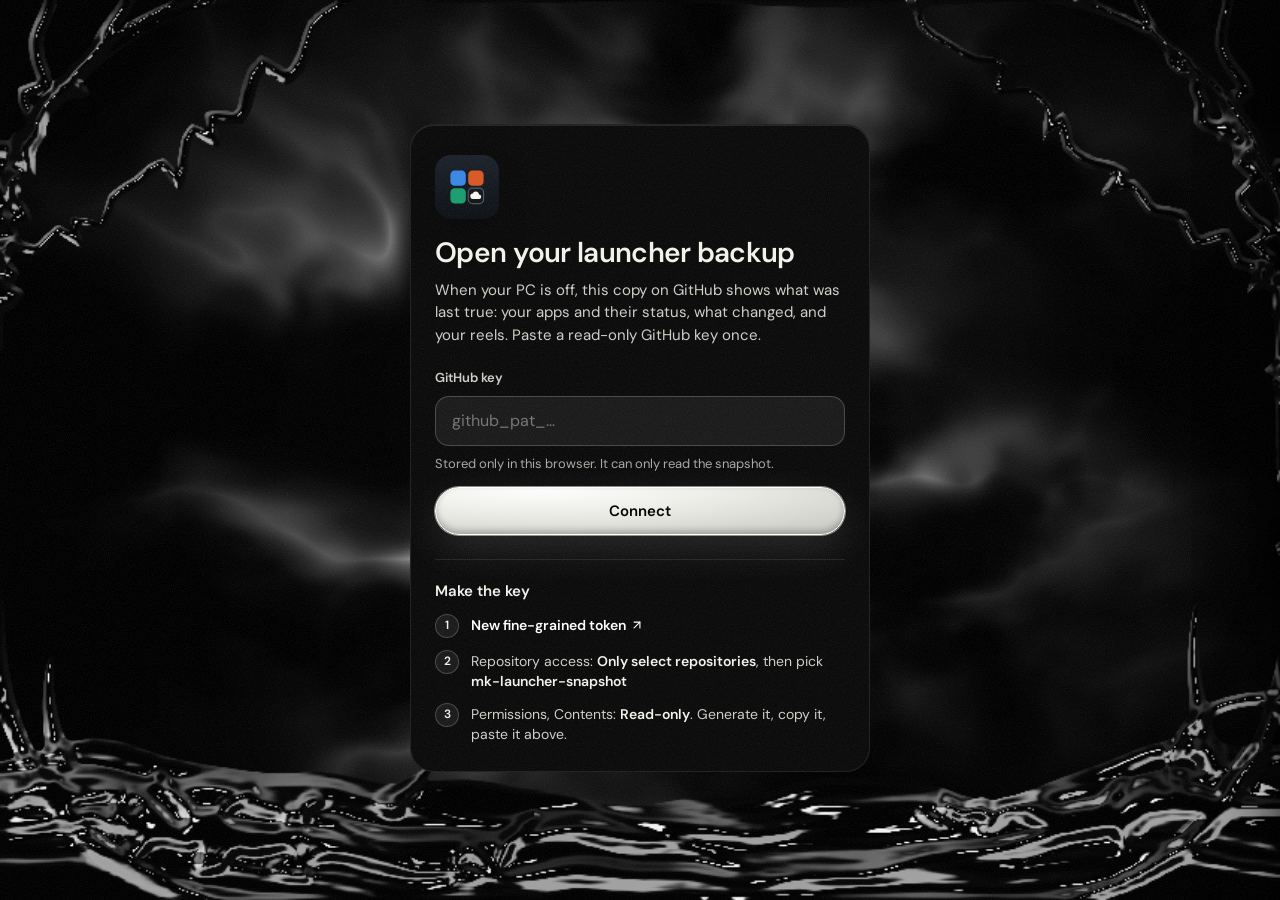
==== commit 5ee1c2ce: "Publish the launcher shell 1.15.0" ====
--- a/index.html
+++ b/index.html
@@ -28,6 +28,7 @@
   <link rel="stylesheet" href="waiting.css">
   <link rel="stylesheet" href="ink-kit/tokens.css">
   <link rel="stylesheet" href="ink-kit/components.css">
+  <link rel="stylesheet" href="ink-kit/dip.css">
   <link rel="stylesheet" href="skin-ink.css">
   <script type="module" src="app.js"></script>
 </head>
--- a/app.css
+++ b/app.css
@@ -446,7 +446,7 @@
   transition: border-color 150ms var(--ease), color 150ms var(--ease);
 }
 a.quiet-line:hover { border-color: var(--line-strong); color: var(--ink); }
-.quiet-line span { flex: 1; }
+.quiet-line span:not(:where(.vk-dip)) { flex: 1; }
 .quiet-line svg.g { width: 18px; height: 18px; color: var(--ink-3); }
 .commit.quiet .msg { color: var(--ink-3); }
 .pill {
@@ -589,7 +589,7 @@
   html.rail-min .rail { padding: 22px 12px 18px; align-items: center; }
   html.rail-min .brand { flex-direction: column; padding: 0 0 22px; gap: 14px; }
   html.rail-min .brand .logo { display: block; }
-  html.rail-min .brand b, html.rail-min .rail a.nav span, html.rail-min .rail .foot .summary { display: none; }
+  html.rail-min .brand b, html.rail-min .rail a.nav span:not(:where(.vk-dip)), html.rail-min .rail .foot .summary { display: none; }
   html.rail-min .brand .rail-toggle { margin: 0; }
   html.rail-min .rail a.nav { justify-content: center; width: 52px; padding: 0; }
   html.rail-min .rail .foot { padding: 0; align-items: center; }
@@ -718,12 +718,12 @@
   border: 1px solid var(--line-strong); background: var(--raised); transition: background 200ms var(--ease), border-color 200ms var(--ease);
 }
 .switch::before { content: ""; position: absolute; inset: -7px -4px; } /* a 44px target around the visible switch */
-.switch i {
+.switch > i {
   position: absolute; top: 3px; left: 3px; width: 24px; height: 24px; border-radius: 50%; background: var(--ink-3);
   transition: transform 200ms var(--ease), background 200ms var(--ease);
 }
 .switch[aria-checked="true"] { background: var(--pill); border-color: var(--pill); }
-.switch[aria-checked="true"] i { transform: translateX(22px); background: var(--pill-ink); }
+.switch[aria-checked="true"] > i { transform: translateX(22px); background: var(--pill-ink); }
 #set-voice {
   height: 40px; max-width: 260px; padding: 0 12px; border-radius: 12px; font: 400 14px var(--font);
   background: var(--raised); color: var(--ink); border: 1px solid var(--line);
@@ -739,11 +739,12 @@
 }
 .set-link:first-child { border-top: 0; }
 .set-link:hover { background: var(--hover); }
-.set-link > span { flex: 1; display: flex; flex-direction: column; gap: 2px; min-width: 0; }
+.set-link > span:not(:where(.vk-dip)) { flex: 1; display: flex; flex-direction: column; gap: 2px; min-width: 0; }
 .set-link b { font-size: 16px; font-weight: 600; }
 .set-link > span > span { color: var(--ink-3); font-size: 13px; }
 .set-link > svg.g:first-child { width: 22px; height: 22px; color: var(--ink-2); }
 .set-link > svg.g:last-child { color: var(--ink-3); }
+.set-link > svg.g:has(+ .vk-dip:last-child) { color: var(--ink-3); }   /* the same chevron when the Ink dip's layer follows it */
 /* Video clips: the channel list he edits */
 .set-row.col.off .chans { opacity: 0.55; }
 .clip-state { margin-top: 6px; color: var(--ink-2) !important; font-size: 13px !important; }
@@ -1009,7 +1010,7 @@
   color: inherit; font: inherit; text-align: start; cursor: pointer;
 }
 .focus-text b { font-size: 14.5px; font-weight: 600; line-height: 1.3; }
-.focus-text span { font-size: 12.5px; line-height: 1.35; color: var(--ink-3); white-space: nowrap; overflow: hidden; text-overflow: ellipsis; }
+.focus-text span:not(:where(.vk-dip)) { font-size: 12.5px; line-height: 1.35; color: var(--ink-3); white-space: nowrap; overflow: hidden; text-overflow: ellipsis; }
 .focus-text:hover b { color: var(--accent); }
 .focus-item[data-done] .focus-text b { color: var(--ink-3); text-decoration: line-through; text-decoration-thickness: 1.5px; }
 .focus-item[data-done] .focus-text span { color: var(--up); }
--- a/plans.css
+++ b/plans.css
@@ -598,7 +598,7 @@
   border: 1px dashed var(--line-strong); background: transparent; color: var(--ink-2); font: inherit;
 }
 .pln-rc-new > svg.g { color: var(--accent); }
-.pln-rc-new span { display: flex; flex-direction: column; }
+.pln-rc-new span:not(:where(.vk-dip)) { display: flex; flex-direction: column; }
 .pln-rc-new b { font-size: 14.5px; font-weight: 600; color: var(--ink); }
 .pln-rc-new small { font-size: 12.5px; color: var(--ink-3); }
 .pln-rc-new:hover { border-color: var(--accent); }
@@ -1063,7 +1063,7 @@
   border-radius: 999px; border: 1px solid var(--line); background: var(--raised); color: var(--ink-2); font: 600 13.5px var(--font); cursor: pointer;
 }
 [dir="rtl"] .pln-req-up { padding: 0 7px 0 13px; }
-.pln-req-up span { overflow: hidden; text-overflow: ellipsis; white-space: nowrap; }
+.pln-req-up span:not(:where(.vk-dip)) { overflow: hidden; text-overflow: ellipsis; white-space: nowrap; }
 .pln-req-up:hover { color: var(--ink); border-color: var(--line-strong); }
 .pln-req-up svg.g { width: 16px; height: 16px; flex: none; }
 .pln-ph .main .pln-req-up { margin: 0 0 8px; }
--- a/waiting.css
+++ b/waiting.css
@@ -179,6 +179,7 @@
 }
 .home-waiting .g { width: 17px; height: 17px; }
 .home-waiting .g:last-child { width: 15px; height: 15px; opacity: .6; }
+.home-waiting .g:has(+ .vk-dip:last-child) { width: 15px; height: 15px; opacity: .6; }   /* the same chevron when the Ink dip's layer follows it */
 .home-waiting:hover span { text-decoration: underline; text-underline-offset: 3px; }
 /* a phone: the quiet count sits under the date instead of wrapping beside it */
 @media (max-width: 520px) {
--- a/ink-kit/dip.css
+++ b/ink-kit/dip.css
@@ -0,0 +1,154 @@
+/* The shared ink kit (see VERSION). */
+
+:where(.vk-dip-pos) { position: relative; }   /* zero specificity: an app rule that later sets position: absolute / fixed on the host wins */
+
+/* the oil layer: a box larger than its host by --vk-dip-pad on every side; it never takes space and never takes a click.
+   Its parts are stacked in one grid cell, not positioned: every positioned element is one more box the browser walks at
+   every pointer move (hit testing), and a page has 100+ of these layers. */
+.vk-dip {
+  position: absolute; z-index: auto;
+  inset: calc(-1 * var(--vk-dip-ct, var(--vk-dip-pad, 20px))) calc(-1 * var(--vk-dip-cr, var(--vk-dip-pad, 20px))) calc(-1 * var(--vk-dip-cb, var(--vk-dip-pad, 20px))) calc(-1 * var(--vk-dip-cl, var(--vk-dip-pad, 20px))); display: grid;
+  pointer-events: none; user-select: none; contain: layout style;
+  opacity: 0; transform-origin: 50% calc(100% - var(--vk-dip-cb, var(--vk-dip-pad, 20px)));   /* the host's bottom edge: hover, press and the spring grow up and sideways, never down onto words below */
+  transition: opacity 700ms cubic-bezier(.62, 0, .18, 1), transform 380ms cubic-bezier(.62, 0, .18, 1);
+}
+.vk-dip[hidden] { display: none; }
+/* while dip.js measures (one synchronous read): the layer folds into its host's box so its overhang is not counted as page size; it is
+   not hidden, so running animations go on (display: none would start them again) */
+.vk-dip.vk-dip-measure { inset: 0 !important; overflow: clip !important; }   /* its own scale (near, hover, spring: a few px) still counts: a cut that is a little too careful */
+.vk-dip.vk-dip--sib.vk-dip-measure { inset: auto !important; width: 0 !important; height: 0 !important; }
+.vk-dip[data-ready] { opacity: 1; }
+.vk-dip.vk-dip--sib { inset: auto; }
+/* a layer next to the end of the page or of a scroll box is cut back on that side (dip.js sets --vk-dip-ct/cr/cb/cl and the
+   picture's size and offset): it never adds to the scrollable overflow, so dipping never makes a scrollbar or more scroll
+   height. Cut layers clip their parts and do not scale. */
+.vk-dip[data-clamp] { overflow: clip; transform: none !important; }
+.vk-dip[data-clamp] > .vk-dip-a, .vk-dip[data-clamp] > .vk-dip-b { background-size: var(--vk-dip-bw) calc(3 * var(--vk-dip-bh)); background-position: var(--vk-dip-bx) calc(var(--vk-dip-by) - var(--vk-dip-f) * var(--vk-dip-bh)); }
+.vk-dip[data-clamp] > .vk-dip-run { -webkit-mask-size: var(--vk-dip-bw) calc(3 * var(--vk-dip-bh)); mask-size: var(--vk-dip-bw) calc(3 * var(--vk-dip-bh)); -webkit-mask-position: var(--vk-dip-bx) var(--vk-dip-by); mask-position: var(--vk-dip-bx) var(--vk-dip-by); }   /* laid over a void element (input, hr): dip.js sets left, top, width, height */
+.vk-dip > * { grid-area: 1 / 1; min-inline-size: 0; min-block-size: 0; pointer-events: none; }
+.vk-dip > i { display: block; }
+/* the picture holds three frames of the oil, top to bottom; --vk-dip-f (0, 1, 2) is the frame a part shows (dip.js walks it) */
+.vk-dip > .vk-dip-a, .vk-dip > .vk-dip-b { --vk-dip-f: 0; background-size: 100% 300%; background-repeat: no-repeat; background-position: 0 calc(var(--vk-dip-f) * 50%); }
+.vk-dip > .vk-dip-b { --vk-dip-f: 1; opacity: 0; transform-origin: 50% 0; }
+
+/* ---- rest: alive and slow, on every control at once (0.3.2 "alive 3": one oil skin, not beads). In ONE fixed overlay dip.js lays
+   (1) two SKINS per live control: frames B and C of its own rim picture, each in one of 4 skin groups whose opacity fades in and out, so
+   the rim itself crawls (beads creep, the pool sags, the streak slides) even where nothing else moves; (2) 2 to 4 TONGUES per control,
+   gathered low (gravity), each over a still fillet that joins it to the rim, in 8 shared groups that slide them out and pull them back.
+   A group is ONE element with ONE endless animation, so the cost is 12 animations on any page. The overlay never takes a click, never
+   adds scroll size (fixed, clipped), and steps aside while the page scrolls.
+   The group lines below are written by dip.js's lobeKeyframes() (a test checks they match). */
+.vk-dip-lobes { position: fixed; inset: 0; z-index: 29; pointer-events: none; overflow: clip; contain: strict; transition: opacity 260ms ease-out; }
+.vk-dip-lobes[hidden] { display: none; }
+.vk-dip-lobes.vk-dip-lobes--away { opacity: 0; transition: none; }
+.vk-dip-lobes > div { position: absolute; left: 0; top: 0; width: 0; height: 0; }
+.vk-dip-lobes i { position: absolute; display: block; background-size: 100% 100%; background-repeat: no-repeat; }
+.vk-dip-lobes > .vk-dip-s { opacity: 0; }
+.vk-dip-lobes i.vk-dip-skin { background-size: 100% 300%; background-position: 0 100%; }   /* frame C of the host's rim picture */
+.vk-dip-lobes i.vk-dip-skin--b { background-position: 0 50%; }   /* and frame B, on another skin group */
+html[data-vk-dip="on"] .vk-dip-lobes > .vk-dip-s { animation: var(--vk-dip-gn) var(--vk-dip-gt, 4s) cubic-bezier(.45, .05, .55, .95) var(--vk-dip-gd, 0s) infinite both; }
+html[data-vk-dip="on"] .vk-dip-lobes > .vk-dip-g { animation: var(--vk-dip-gn) var(--vk-dip-gt, 3s) cubic-bezier(.45, .05, .55, .95) var(--vk-dip-gd, 0s) infinite both; }
+.vk-dip-g0 { --vk-dip-gn: vk-dip-g0; --vk-dip-gt: 2.60s; --vk-dip-gd: 0.00s; }
+@keyframes vk-dip-g0 { 0%, 4% { transform: translate3d(0, 0, 0); } 52% { transform: translate3d(0px, 7.2px, 0); } 68% { transform: translate3d(0px, 10px, 0); } 100% { transform: translate3d(0, 0, 0); } }
+.vk-dip-g1 { --vk-dip-gn: vk-dip-g1; --vk-dip-gt: 3.59s; --vk-dip-gd: -1.79s; }
+@keyframes vk-dip-g1 { 0%, 4% { transform: translate3d(0, 0, 0); } 52% { transform: translate3d(0px, 7.2px, 0); } 68% { transform: translate3d(0px, 10px, 0); } 100% { transform: translate3d(0, 0, 0); } }
+.vk-dip-g2 { --vk-dip-gn: vk-dip-g2; --vk-dip-gt: 2.98s; --vk-dip-gd: -0.80s; }
+@keyframes vk-dip-g2 { 0%, 4% { transform: translate3d(0, 0, 0); } 52% { transform: translate3d(4.13px, 5.9px, 0); } 68% { transform: translate3d(5.16px, 8.37px, 0); } 100% { transform: translate3d(0, 0, 0); } }
+.vk-dip-g3 { --vk-dip-gn: vk-dip-g3; --vk-dip-gt: 3.97s; --vk-dip-gd: -2.90s; }
+@keyframes vk-dip-g3 { 0%, 4% { transform: translate3d(0, 0, 0); } 52% { transform: translate3d(-4.13px, 5.9px, 0); } 68% { transform: translate3d(-5.16px, 8.37px, 0); } 100% { transform: translate3d(0, 0, 0); } }
+.vk-dip-g4 { --vk-dip-gn: vk-dip-g4; --vk-dip-gt: 3.36s; --vk-dip-gd: -0.50s; }
+@keyframes vk-dip-g4 { 0%, 4% { transform: translate3d(0, 0, 0); } 52% { transform: translate3d(7.2px, 0px, 0); } 68% { transform: translate3d(9px, 1px, 0); } 100% { transform: translate3d(0, 0, 0); } }
+.vk-dip-g5 { --vk-dip-gn: vk-dip-g5; --vk-dip-gt: 2.74s; --vk-dip-gd: -1.70s; }
+@keyframes vk-dip-g5 { 0%, 4% { transform: translate3d(0, 0, 0); } 52% { transform: translate3d(-7.2px, 0px, 0); } 68% { transform: translate3d(-9px, 1px, 0); } 100% { transform: translate3d(0, 0, 0); } }
+.vk-dip-g6 { --vk-dip-gn: vk-dip-g6; --vk-dip-gt: 3.73s; --vk-dip-gd: -3.28s; }
+@keyframes vk-dip-g6 { 0%, 4% { transform: translate3d(0, 0, 0); } 52% { transform: translate3d(7.2px, 0px, 0); } 68% { transform: translate3d(9px, 1px, 0); } 100% { transform: translate3d(0, 0, 0); } }
+.vk-dip-g7 { --vk-dip-gn: vk-dip-g7; --vk-dip-gt: 3.12s; --vk-dip-gd: -1.25s; }
+@keyframes vk-dip-g7 { 0%, 4% { transform: translate3d(0, 0, 0); } 52% { transform: translate3d(-7.2px, 0px, 0); } 68% { transform: translate3d(-9px, 1px, 0); } 100% { transform: translate3d(0, 0, 0); } }
+/* ---- the light (0.3.3 "light"): a lamp sways over the oil. Every live control has 8 light pictures of its own oil (the lamp at 8
+   places along its outline: only the slopes facing the lamp shine, so ridges, beads, the pool's lip and a hanging drip light up as it
+   passes). The 8 light groups cross-fade them in a chain (two neighbours always add up to one streak), so the wet streak travels; the
+   host's hash picks where it starts and which way it runs. Linear here: the easing is in the lamp's path (dip.js lightPath). */
+.vk-dip-lobes > .vk-dip-l { opacity: 0; mix-blend-mode: plus-lighter; }   /* two neighbours at half add up to one full streak: the light never dims mid-step */
+.vk-dip-lobes i.vk-dip-lt { background-size: 100% 800%; }
+html[data-vk-dip="on"] .vk-dip-lobes > .vk-dip-l { animation: vk-dip-l 4.4s linear var(--vk-dip-gd, 0s) infinite both; }
+@keyframes vk-dip-l { 0% { opacity: 0; } 6.25% { opacity: .5; } 12.5% { opacity: 1; } 18.75% { opacity: .5; } 25%, 100% { opacity: 0; } }
+.vk-dip-l0 { --vk-dip-gd: 0.00s; }
+.vk-dip-l1 { --vk-dip-gd: -0.55s; }
+.vk-dip-l2 { --vk-dip-gd: -1.10s; }
+.vk-dip-l3 { --vk-dip-gd: -1.65s; }
+.vk-dip-l4 { --vk-dip-gd: -2.20s; }
+.vk-dip-l5 { --vk-dip-gd: -2.75s; }
+.vk-dip-l6 { --vk-dip-gd: -3.30s; }
+.vk-dip-l7 { --vk-dip-gd: -3.85s; }
+
+/* ---- a drip swells, stretches, lets go and grows again (a one-shot that dip.js starts on a few controls at a time) */
+/* ---- a drip swells, stretches, lets go and grows again (a one-shot that dip.js starts on a few controls at a time) */
+/* ---- a drip swells, stretches, lets go and grows again (a one-shot that dip.js starts on a few controls at a time) */
+/* ---- a drip swells, stretches, lets go and grows again (a one-shot that dip.js starts on a few controls at a time) */
+/* ---- a drip swells, stretches, lets go and grows again (a one-shot that dip.js starts on a few controls at a time) */
+/* ---- a drip swells, stretches, lets go and grows again (a one-shot that dip.js starts on a few controls at a time) */
+/* the drip: a neck hanging from the rim (still) and a bead that swells at its tip, lets go and falls a little, fading, then
+   grows again (never far: words below stay clean). One animated element per drip. */
+/* dip.js places it with margins from the layer's LEFT edge (picture coordinates: the picture is not mirrored), so the grid column is
+   physical too: justify-self: left, not start (start is the right edge in an RTL page) */
+.vk-dip-drip { display: grid; align-self: start; justify-self: left; inline-size: 6px; block-size: 18px; }
+.vk-dip-drip::before, .vk-dip-drip::after { content: ""; grid-area: 1 / 1; align-self: start; inline-size: 6px; }
+.vk-dip-drip::before { block-size: 9px; border-radius: 3px 3px 50% 50% / 3px 3px 70% 70%;
+  background: radial-gradient(60% 40% at 30% 30%, rgba(255, 255, 255, .55), transparent 70%), linear-gradient(90deg, #000, #0a0a0a 40%, #000); }
+.vk-dip-drip::after { block-size: 6px; margin-block-start: 6px; border-radius: 50% 50% 50% 50% / 44% 44% 56% 56%;
+  background: radial-gradient(circle at 34% 30%, #fff 0 10%, rgba(255, 255, 255, .3) 16%, #111 34%, #000 72%); box-shadow: 0 1px 2px rgba(0, 0, 0, .7); }
+html[data-vk-dip="on"] .vk-dip.vk-dip-drop:not([data-dry]) > .vk-dip-drip::after { animation: vk-dip-bead var(--vk-dip-dd, 5s) cubic-bezier(.5, 0, .5, 1) 1 both; }
+/* --vk-dip-fall: how far the bead may fall (21px; dip.js sets less when words are close under the control) */
+@keyframes vk-dip-bead { 0% { transform: translate3d(0, 0, 0) scale(1); opacity: 1; } 50% { transform: translate3d(0, calc(var(--vk-dip-fall, 21px) * .238095), 0) scale(1.55, 1.7); opacity: 1; }
+  60% { transform: translate3d(0, calc(var(--vk-dip-fall, 21px) * .428571), 0) scale(1.3, 1.95); opacity: 1; } 76% { transform: translate3d(0, var(--vk-dip-fall, 21px), 0) scale(1); opacity: 0; } 77%, 90% { transform: translate3d(0, 0, 0) scale(.3); opacity: 0; }
+  100% { transform: translate3d(0, 0, 0) scale(1); opacity: 1; } }
+
+/* ---- near: the oil leans out (dip.js draws the strand toward the pointer). lead 11: no scale here any more: a 1.2 % scale (about 1 px) that started a
+   transform transition on a different control at every step of a pointer sweep cost about 1.5 ms a frame; the hover look below is unchanged */
+/* ---- hover: thicker, wetter. Only the oil of a control (not a card, plate or panel: scaling a big box would pull its rim over the
+   words), and only where a pointer can hover (a tap does not leave it stuck). .vk-dip-hover forces the look (the demo's state row). */
+.vk-dip-host.vk-dip-hover > .vk-dip[data-kind="control"], .vk-dip-host.vk-dip-hover + .vk-dip--sib[data-kind="control"] { transform: scale(1.022); }
+.vk-dip-host.vk-dip-hover > .vk-dip[data-kind="control"] > .vk-dip-b, .vk-dip-host.vk-dip-hover + .vk-dip--sib[data-kind="control"] > .vk-dip-b { opacity: 1; transition: opacity 380ms; }
+@media (hover: hover) {
+  .vk-dip-host:hover > .vk-dip[data-kind="control"], .vk-dip-host:hover + .vk-dip--sib[data-kind="control"] { transform: scale(1.022); }
+  .vk-dip-host:hover > .vk-dip[data-kind="control"] > .vk-dip-b, .vk-dip-host:hover + .vk-dip--sib[data-kind="control"] > .vk-dip-b { opacity: 1; transition: opacity 380ms; }
+}
+/* ---- pressed: the oil clenches the control */
+.vk-dip-host:active > .vk-dip[data-kind="control"], .vk-dip-host:active + .vk-dip--sib[data-kind="control"], .vk-dip.vk-dip-press { transform: scale(.975); transition-duration: 120ms; }
+/* ---- released: it springs back past its rest and settles (the strands snap back in dip.js) */
+.vk-dip.vk-dip-release { animation: vk-dip-snap 900ms cubic-bezier(.3, 1.5, .5, 1); }
+/* the rim stays a little drawn in while the tongue is out and swells when its tip comes home (about 0.5 s after release) */
+@keyframes vk-dip-snap { 0% { transform: scale(.97); } 42% { transform: scale(.985); } 62% { transform: scale(1.055, 1.09); } 82% { transform: scale(.99); } 100% { transform: scale(1); } }
+
+/* ---- focus: a clear white ring OUTSIDE the oil (the host's own outline stays too) */
+.vk-dip > .vk-dip-ring { margin: calc(var(--vk-dip-ct, var(--vk-dip-pad, 20px)) - var(--vk-dip-reach, 11px) - 5px) calc(var(--vk-dip-cr, var(--vk-dip-pad, 20px)) - var(--vk-dip-reach, 11px) - 5px) calc(var(--vk-dip-cb, var(--vk-dip-pad, 20px)) - var(--vk-dip-reach, 11px) - 5px) calc(var(--vk-dip-cl, var(--vk-dip-pad, 20px)) - var(--vk-dip-reach, 11px) - 5px); border-radius: calc(var(--vk-dip-r, 24px) + var(--vk-dip-reach, 11px) + 5px);
+  box-shadow: 0 0 0 2px #fff, 0 0 14px 2px rgba(255, 255, 255, .45); opacity: 0; transition: opacity 160ms linear; }
+.vk-dip-host:focus-visible > .vk-dip > .vk-dip-ring, .vk-dip-host:focus-visible + .vk-dip--sib > .vk-dip-ring, .vk-dip-host.vk-dip-focus > .vk-dip > .vk-dip-ring, .vk-dip-host.vk-dip-focus + .vk-dip--sib > .vk-dip-ring { opacity: 1; }
+
+/* ---- disabled: dried and matte (dip.js paints a dry picture), no motion, no drips */
+.vk-dip[data-dry] > .vk-dip-b, .vk-dip[data-dry] > .vk-dip-drip { display: none; }
+.vk-dip[data-dry] { transform: none !important; animation: none !important; }   /* no scale, no snap on a dried control */
+
+/* ---- loading (aria-busy="true" or data-vk-loading on the host): a bright gloss runs round the oil */
+.vk-dip > .vk-dip-run { display: none; position: relative; overflow: hidden;
+  -webkit-mask-position: 0 0; mask-position: 0 0; -webkit-mask-size: 100% 300%; mask-size: 100% 300%; -webkit-mask-repeat: no-repeat; mask-repeat: no-repeat; }   /* the image is set inline by dip.js */
+.vk-dip > .vk-dip-run::before { content: ""; position: absolute; inset-inline-start: 50%; inset-block-start: 50%; inline-size: var(--vk-dip-diag, 300px); block-size: var(--vk-dip-diag, 300px);
+  margin-inline-start: calc(var(--vk-dip-diag, 300px) / -2); margin-block-start: calc(var(--vk-dip-diag, 300px) / -2);
+  background: conic-gradient(from 0deg, transparent 0 62%, rgba(255, 255, 255, .25) 74%, #fff 82%, rgba(255, 255, 255, .2) 86%, transparent 90%); transform: rotate(30deg); }
+:is([aria-busy="true"], [data-vk-loading]).vk-dip-host > .vk-dip > .vk-dip-run, :is([aria-busy="true"], [data-vk-loading]).vk-dip-host + .vk-dip--sib > .vk-dip-run { display: block; }
+html[data-vk-dip="on"] .vk-dip.vk-dip-live > .vk-dip-run::before { animation: vk-dip-run 1.4s linear infinite; }
+@keyframes vk-dip-run { to { transform: rotate(390deg); } }
+
+/* ---- the strand overlay (one per window) */
+.vk-dip-overlay { position: fixed; inset-block-start: 0; left: 0; z-index: 30; pointer-events: none; }   /* physical: it is placed by page coordinates */
+
+/* ---- hidden tab: everything paused. Cheap: no rest motion at all (only the press, hover and release transitions) */
+html[data-vk-dip-hidden] .vk-dip-lobes > div, html[data-vk-dip-hidden] .vk-dip, html[data-vk-dip-hidden] .vk-dip *, html[data-vk-dip-hidden] .vk-dip *::before, html[data-vk-dip-hidden] .vk-dip *::after { animation-play-state: paused !important; }
+html[data-vk-dip="cheap"] .vk-dip.vk-dip-release { animation: none; }
+
+@media (prefers-reduced-motion: reduce) {
+  .vk-dip, .vk-dip *, .vk-dip *::before, .vk-dip *::after { animation: none !important; transition-duration: 0ms !important; }
+  .vk-dip > .vk-dip-b { opacity: 0 !important; }
+  .vk-dip-lobes { display: none !important; }
+  .vk-dip-drip::after { margin-block-start: 8px; }
+}
--- a/skin-ink.css
+++ b/skin-ink.css
@@ -276,3 +276,21 @@
   :root[data-skin="ink"] html.route-home .topbar:not(.scrolled) .icon-btn,
   :root[data-skin="ink"].route-home .topbar .icon-btn { background: var(--vk-btn-bg); border-color: var(--vk-rim-soft); }
 }
+
+/* ---------- the dip (kit 0.3.3): living black oil on every control (skin-ink.js names them; the kit draws it all) ----------
+   The oil reaches 11 px past a control and pools under it; words that sit closer than that are lifted above it. */
+:root[data-skin="ink"] :is(.tile .name, .brand .wordmark, .day h3, .section-head > :is(h2, .meta, .st), .row > .main, .row .end > :not(.vk-dip-host, .vk-dip),
+  .rb > span:not(.vk-dip), .cin-thumbs, .pln-area-name,
+  .pln-mv-pct, .pln-barsync, .panel-head .main > :is(h2, .about)) { position: relative; z-index: 1; }
+/* already placed (nothing moves), only lifted: a dipped icon's status dot, the slips' pins and wax, film posters, screenshots */
+:root[data-skin="ink"] :is(.vk-dip-host > .badge, .wt-pin, .cin-poster, .change .shot) { z-index: 1; }
+/* the strands' one overlay sits under the sheet (z 70) and Plans' remove question (z 90) by default: while one is open
+   it rises above it (under the toast), so their own controls pull strands too; the page under them is out of the oil's
+   reach then (skin-ink.js), so nothing else can pull a strand across them */
+:root[data-skin="ink"] body:has(> #panel:not([hidden]), > .pln-confirm) > .vk-dip-overlay { z-index: 92; }
+/* Plans' text tabs have no padding: their words reach their own box, so the rim runs under the words, not over them
+   (each tab holds its own layers; its background, then the oil, then the words) */
+:root[data-skin="ink"] :is(.pln-tab, .pln-req-tab).vk-dip-host { z-index: 0; }
+:root[data-skin="ink"] :is(.pln-tab, .pln-req-tab) > .vk-dip { z-index: -1; }
+/* a link that wears the oil: pressing it and pulling off stretches the oil; the browser's link drag would cancel the press */
+:root[data-skin="ink"] a.vk-dip-host { -webkit-user-drag: none; }
